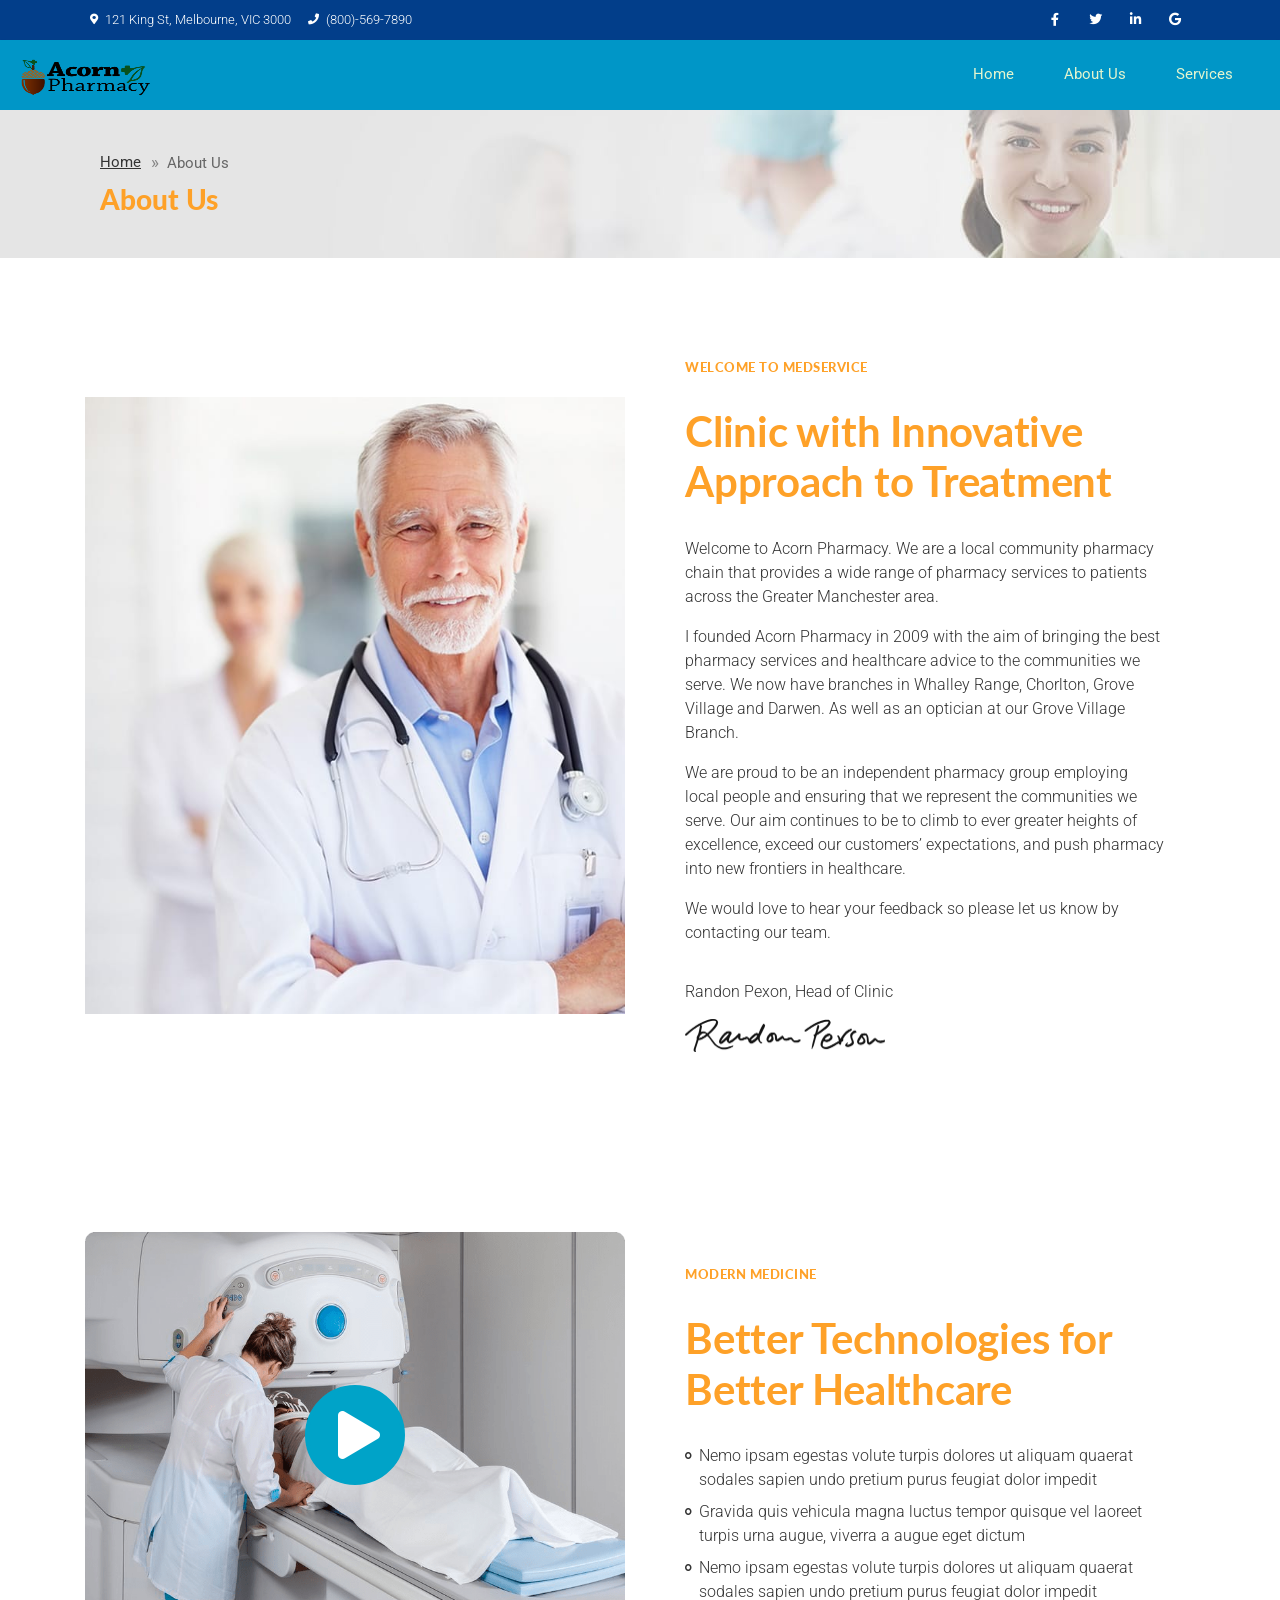
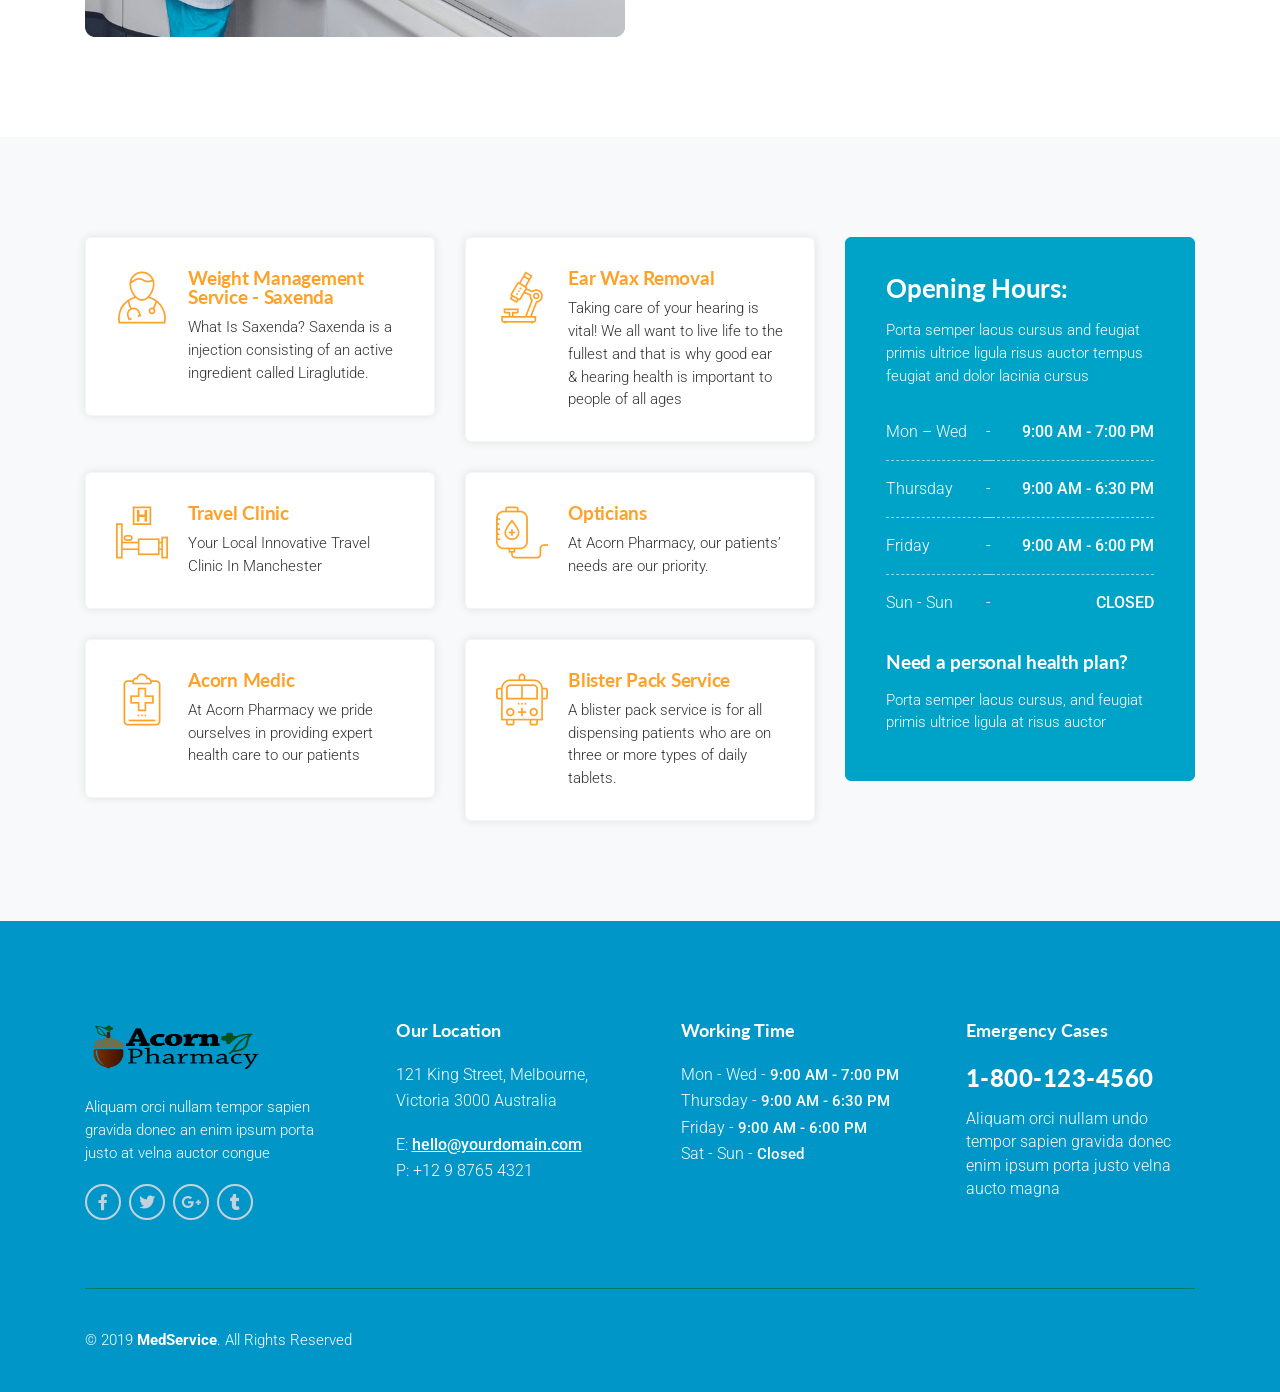
==== about-us.html @ 061631ae "adding color scheme" ====
<!DOCTYPE html>
<!-- MedService - Medical & Medical Health Landing Page Template design by Jthemes -->
<!--[if lt IE 7 ]><html class="ie ie6" lang="en"> <![endif]-->
<!--[if IE 7 ]><html class="ie ie7" lang="en"> <![endif]-->
<!--[if IE 8 ]><html class="ie ie8" lang="en"> <![endif]-->
<!--[if (gte IE 9)|!(IE)]><!-->
<html lang="en">




	<head>

		<meta charset="utf-8">
		<meta http-equiv="X-UA-Compatible" content="IE=edge"/>
		<meta name="author" content="Jthemes"/>	
		<meta name="description" content="MedService - Medical & Medical Health Landing Page Template"/>
		<meta name="keywords" content="Responsive, HTML5 Template, Jthemes, One Page, Landing, Medical, Health, Healthcare, Doctor, Clinic, Care, Hospital">	
		<meta name="viewport" content="width=device-width, initial-scale=1.0"/>
				
  		<!-- SITE TITLE -->
		<title>MedService - Medical & Medical Health Landing Page Template</title>
							
		<!-- FAVICON AND TOUCH ICONS  -->
		<link rel="shortcut icon" href="images/favicon.ico" type="image/x-icon">
		<link rel="icon" href="images/favicon.ico" type="image/x-icon">
		<link rel="apple-touch-icon" sizes="152x152" href="images/apple-touch-icon-152x152.png">
		<link rel="apple-touch-icon" sizes="120x120" href="images/apple-touch-icon-120x120.png">
		<link rel="apple-touch-icon" sizes="76x76" href="images/apple-touch-icon-76x76.png">
		<link rel="apple-touch-icon" href="images/apple-touch-icon.png">

		<!-- GOOGLE FONTS -->
		<link href="https://fonts.googleapis.com/css?family=Roboto:300,400,500,700,900" rel="stylesheet"> 	
		<link href="https://fonts.googleapis.com/css?family=Lato:400,700,900" rel="stylesheet"> 

		<!-- BOOTSTRAP CSS -->
		<link href="css/bootstrap.min.css" rel="stylesheet">
				
		<!-- FONT ICONS -->
		<link href="https://use.fontawesome.com/releases/v5.7.2/css/all.css" integrity="sha384-fnmOCqbTlWIlj8LyTjo7mOUStjsKC4pOpQbqyi7RrhN7udi9RwhKkMHpvLbHG9Sr" rel="stylesheet" crossorigin="anonymous">		
		<link href="css/flaticon.css" rel="stylesheet">

		<!-- PLUGINS STYLESHEET -->
		<link href="css/menu.css" rel="stylesheet">	
		<link id="effect" href="css/dropdown-effects/fade-down.css" media="all" rel="stylesheet">
		<link href="css/magnific-popup.css" rel="stylesheet">	
		<link href="css/owl.carousel.min.css" rel="stylesheet">
		<link href="css/owl.theme.default.min.css" rel="stylesheet">
		<link href="css/animate.css" rel="stylesheet">
		<link href="css/jquery.datetimepicker.min.css" rel="stylesheet">
				
		<!-- TEMPLATE CSS -->
		<link href="css/style.css" rel="stylesheet">
		
		<!-- RESPONSIVE CSS -->
		<link href="css/responsive.css" rel="stylesheet"> 
	
	</head>




	<body>




		<!-- PRELOADER SPINNER
		============================================= -->	
		<div id="loader-wrapper">
			<div id="loader"><div class="loader-inner"></div></div>
		</div>




		<!-- PAGE CONTENT
		============================================= -->	
		<div id="page" class="page">




			<!-- HEADER
			============================================= -->
			<header id="header" class="header">


				<!-- MOBILE HEADER -->
			    <div class="wsmobileheader clearfix bg-lightgreen">
			    	<a id="wsnavtoggle" class="wsanimated-arrow"><span></span></a>
			    	<span class="smllogo"><img src="images/Acorn_logo.png" width="140" height="50" alt="mobile-logo"/></span>
			    	<a href="tel:123456789" class="callusbtn"><i class="fas fa-phone"></i></a>
			 	</div>


			 	<!-- HEADER STRIP -->
			 	<div class="headtoppart bg-blue bg-blue1">
			    	<div class="headerwp clearfix">

			    		<!-- Address -->
			     		<div class="headertopleft">			     			
			        		<div class="address clearfix"><span><i class="fas fa-map-marker-alt"></i>121 King St,
			            		Melbourne, VIC 3000 </span> <a href="tel:123456789" class="callusbtn"><i class="fas fa-phone"></i>(800)-569-7890</a>
			            	</div>
			     		</div>

			     		<!-- Social Links -->
					    <div class="headertopright">
					    	<a class="googleicon" title="Google" href="#"><i class="fab fa-google"></i> <span class="mobiletext02">Google</span></a>
					        <a class="linkedinicon" title="Linkedin" href="#"><i class="fab fa-linkedin-in"></i> <span class="mobiletext02">Linkedin</span></a>
					        <a class="twittericon" title="Twitter" href="#"><i class="fab fa-twitter"></i> <span class="mobiletext02">Twitter</span></a>
					        <a class="facebookicon" title="Facebook" href="#"><i class="fab fa-facebook-f"></i> <span class="mobiletext02">Facebook</span></a>
				      	</div>

				    </div>
			  	</div>	<!-- END HEADER STRIP -->


			  <div class="wsmainfull menu clearfix">
          <div class="wsmainwp clearfix bg-blue2">
            <!-- LOGO IMAGE -->
            <!-- For Retina Ready displays take a image with double the amount of pixels that your image will be displayed (e.g 360 x 80 pixels) -->
            <div class="desktoplogo">
              <a href="#hero-9"
                ><img
                  src="images/Acorn_logo.png"
                  width="140"
                  height="45"
                  alt="header-logo"
              /></a>
            </div>

            <!-- MAIN MENU -->
            <nav class="wsmenu clearfix">
              <ul class="wsmenu-list">
                <!-- DROPDOWN MENU -->
                <li aria-haspopup="true">
                  <a href="index.html">Home <!-- <span class="wsarrow"></span> --></a>
                  <!-- <ul class="sub-menu">
					           			<li aria-haspopup="true"><a href="#">Dummy Link Style #1</a></li>
					              		<li aria-haspopup="true"><a href="#">Dummy Link Style #2</a></li>
					              		<li aria-haspopup="true"><a href="#">Dummy Link Style #3</a></li>
					              		<li aria-haspopup="true"><a href="#">Dummy Link Style #4</a></li>
					              		<li aria-haspopup="true"><a href="#">Dummy Link Style #5</a></li>
					           		</ul> -->
                </li>
                <!-- END DROPDOWN MENU -->

                <li class="nl-simple" aria-haspopup="true">
                  <a href="about-us.html">About Us</a>
                </li>
                <li class="nl-simple" aria-haspopup="true">
                  <a href="all-services.html">Services</a>
                </li>
               
                <!-- END PAGES -->

               

                <!-- HIDDEN NAVIGATION MENU BUTTON -->
                <!-- <li class="nl-simple header-btn" aria-haspopup="true"><a class="green-hover" href="timetable.html">Our Doctors Timetable</a></li>  -->
              </ul>
            </nav>
            <!-- END MAIN MENU -->

            <!-- NAVIGATION MENU BUTTON -->
            <!-- <div class="header-button">
        					<span class="nl-simple header-btn green-hover"><a href="timetable.html">Our Doctors Timetable</a></span>
        				</div> -->
          </div>
        </div>

			</header>	<!-- END HEADER -->




			<!-- BREADCRUMB
			============================================= -->
			<section>

				<div id="breadcrumb" class="division">
					<div class="container">
						<div class="row">						
							<div class="col">
								<div class=" breadcrumb-holder">
	
									<!-- Breadcrumb Nav -->
									<nav aria-label="breadcrumb">
										  <ol class="breadcrumb">
											<li class="breadcrumb-item"><a href="index.html">Home</a></li>
											<li class="breadcrumb-item active" aria-current="page">About Us</li>
										  </ol>
									</nav>
	
									<!-- Title -->
									<h4 class="h4-sm orange-color">About Us</h4>
	
								</div>
							</div>
						</div>  <!-- End row -->	
					</div>	<!-- End container -->		
				</div>	<!-- END BREADCRUMB -->	
			</section>




			<!-- INFO-4
			============================================= -->
			<section id="info-4" class="wide-100 info-section division">
				<div class="container">


					<!-- TOP ROW -->
					<div class="top-row mb-80">
						<div class="row d-flex align-items-center">


						<!-- INFO IMAGE -->
						<div class="col-lg-6">
							<div class="info-4-img text-center wow fadeInUp" data-wow-delay="0.6s">
								<img class="img-fluid" src="images/aboutus/welcomeservice.jpg" alt="info-image">
							</div>
						</div>


						<!-- INFO TEXT -->	
						<div class="col-lg-6">
							<div class="txt-block pc-30 wow fadeInUp" data-wow-delay="0.4s">

								<!-- Section ID -->	
					 			<span class="section-id orange-color">Welcome to MedService</span>

								<!-- Title -->
								<h3 class="h3-md orange-color">Clinic with Innovative Approach to Treatment</h3>
								<p>Welcome to Acorn Pharmacy. We are a local community pharmacy chain that provides a wide range of pharmacy services to patients across the Greater Manchester area.</p>
								<!-- Text -->
								<p>I founded Acorn Pharmacy in 2009 with the aim of bringing the best pharmacy services and healthcare advice to the communities we serve. We now have branches in Whalley Range, Chorlton, Grove Village and Darwen. As well as an optician at our Grove Village Branch.
								</p>

								<!-- Text -->
								<p>We are proud to be an independent pharmacy group employing local people and ensuring that we represent the communities we serve. Our aim continues to be to climb to ever greater heights of excellence, exceed our customers’ expectations, and push pharmacy into new frontiers in healthcare.
								</p>
								<p>We would love to hear your feedback so please let us know by contacting our team.</p>
								<!-- Singnature -->
								<div class="singnature mt-35">

									<!-- Text -->
									<p class="p-small mb-15">Randon Pexon, Head of Clinic</p>

									<!-- Singnature Image -->
									<!-- Recommended sizes for Retina Ready displays is 400x68px; -->
									<img class="img-fluid" src="images/aboutus/signature.png" width="200" height="34" alt="signature-image" />	

								</div>

							</div>
						</div>	<!-- END TEXT BLOCK -->	

						
						</div>    <!-- End row -->
					</div>	<!-- END TOP ROW -->


					


				</div>	   <!-- End container -->
			</section>	<!-- END INFO-4 -->




			



			<!-- VIDEO-2
			============================================= -->
			<section id="video-2" class="wide-60 video-section division">
			 	<div class="container">
			 		<div class="row d-flex align-items-center">


			 			<!-- VIDEO LINK -->
			 			<div class="col-lg-6">
			 				<div class="video-preview mb-40 text-center wow fadeInUp" data-wow-delay="0.6s">

				 				<!-- Change the link HERE!!! -->						
								<a class="video-popup1" href="https://www.youtube.com/embed/SZEflIVnhH8">

									<!-- Play Icon --> 							
									<div class="video-btn play-icon-blue">	
										<div class="video-block-wrapper">
											<i class="fas fa-play"></i>
										</div>
									</div>

									<!-- Preview -->	
									<img class="img-fluid" src="images/aboutus/video1.png" alt="video-photo" />

								</a>

					 		</div>
			 			</div>	<!-- END VIDEO LINK -->


			 			<!-- VIDEO TEXT -->
			 			<div class="col-lg-6">
			 				<div class="txt-block pc-30 mb-40 wow fadeInUp" data-wow-delay="0.4s">

			 					<!-- Section ID -->	
					 			<span class="section-id orange-color">Modern Medicine</span>

			 					<!-- Title -->	
			 					<h3 class="h3-md orange-color">Better Technologies for Better Healthcare</h3>

			 					<!-- CONTENT BOX #1 -->
								<div class="box-list m-top-15">							
									<div class="box-list-icon"><i class="fas fa-genderless"></i></div>
									<p>Nemo ipsam egestas volute turpis dolores ut aliquam quaerat sodales sapien undo pretium
									   purus feugiat dolor impedit
									</p>							
								</div>

								<!-- CONTENT BOX #2 -->
								<div class="box-list">	
									<div class="box-list-icon"><i class="fas fa-genderless"></i></div>
									<p>Gravida quis vehicula magna luctus tempor quisque vel laoreet turpis urna augue, 
									   viverra a augue eget dictum
									</p>				
								</div>

								<!-- CONTENT BOX #3 -->
								<div class="box-list">	
									<div class="box-list-icon"><i class="fas fa-genderless"></i></div>
									<p>Nemo ipsam egestas volute turpis dolores ut aliquam quaerat sodales sapien undo pretium
									   purus feugiat dolor impedit
									</p>				
								</div>

			 				</div>
			 			</div>


			 		</div>	    <!-- End row -->
			 	</div>	    <!-- End container -->
			</section>	 <!-- END VIDEO-2 -->




			<!-- SERVICES-7
			============================================= -->
			<section id="services-7" class="bg-lightgrey wide-70 servicess-section division">
				<div class="container">
					<div class="row">


						<!-- SERVICE BOXES -->	
						<div class="col-lg-8">
							<div class="row">


								<!-- SERVICE BOX #1 -->
			 					<div class="col-md-6">
			 						<div class="sbox-7 icon-xs wow fadeInUp" data-wow-delay="0.4s">
			 							<a href="service-1.html">

				 							<!-- Icon -->
											<span class="flaticon-137-doctor orange-color"></span>

											<!-- Text -->
											<div class="sbox-7-txt">
				
												<!-- Title -->
												<h5 class="h5-sm orange-color">Weight Management Service - Saxenda</h5>
													
												<!-- Text -->
												<p class="p-sm">What Is Saxenda? Saxenda is a injection consisting of an active ingredient called Liraglutide.
												</p>

											</div>

										</a>
			 						</div>
			 					</div>  <!-- END SERVICE BOX #1 -->


			 					<!-- SERVICE BOX #2 -->
			 					<div class="col-md-6">
			 						<div class="sbox-7 icon-xs wow fadeInUp" data-wow-delay="0.6s">
			 							<a href="service-2.html">

				 							<!-- Icon -->
											<span class="flaticon-076-microscope orange-color"></span>

											<!-- Text -->
											<div class="sbox-7-txt">
				
												<!-- Title -->
												<h5 class="h5-sm orange-color">Ear Wax Removal</h5>
													
												<!-- Text -->
												<p class="p-sm">Taking care of your hearing is vital! We all want to live life to the fullest and that is why good ear & hearing health is important to people of all ages
												</p>

											</div>

				 						</a>
			 						</div>
			 					</div>  <!-- END SERVICE BOX #2 -->


			 					<!-- SERVICE BOX #3 -->
			 					<div class="col-md-6">
			 						<div class="sbox-7 icon-xs wow fadeInUp" data-wow-delay="0.8s">
			 							<a href="service-1.html">

				 							<!-- Icon -->
											<span class="flaticon-065-hospital-bed orange-color"></span>

											<!-- Text -->
											<div class="sbox-7-txt">
				
												<!-- Title -->
												<h5 class="h5-sm orange-color">Travel Clinic</h5>
													
												<!-- Text -->
												<p class="p-sm"> Your Local Innovative Travel Clinic In Manchester
												</p>

											</div>

				 						</a>
			 						</div>
			 					</div>  <!-- END SERVICE BOX #3-->


			 					<!-- SERVICE BOX #4 -->
			 					<div class="col-md-6">
			 						<div class="sbox-7 icon-xs wow fadeInUp" data-wow-delay="1s">
			 							<a href="service-2.html">

				 							<!-- Icon -->
											<span class="flaticon-058-blood-transfusion-2 orange-color"></span>

											<!-- Text -->
											<div class="sbox-7-txt">
				
												<!-- Title -->
												<h5 class="h5-sm orange-color">Opticians</h5>
													
												<!-- Text -->
												<p class="p-sm">At Acorn Pharmacy, our patients’ needs are our priority.
												</p>

											</div>

				 						</a>
			 						</div>
			 					</div>  <!-- END SERVICE BOX #4 -->


			 					<!-- SERVICE BOX #5 -->
			 					<div class="col-md-6">
			 						<div class="sbox-7 icon-xs wow fadeInUp" data-wow-delay="1.2s">
			 							<a href="service-1.html">

				 							<!-- Icon -->
											<span class="flaticon-141-clinic-history orange-color"></span>

											<!-- Text -->
											<div class="sbox-7-txt">
				
												<!-- Title -->
												<h5 class="h5-sm orange-color">Acorn Medic</h5>
													
												<!-- Text -->
												<p class="p-sm"> At Acorn Pharmacy we pride ourselves in providing expert health care to our patients
												</p>

											</div>

				 						</a>
			 						</div>
			 					</div>  <!-- END SERVICE BOX #5 -->


			 					<!-- SERVICE BOX #6 -->
			 					<div class="col-md-6">
			 						<div class="sbox-7 icon-xs wow fadeInUp" data-wow-delay="1.4s">
			 							<a href="service-2.html">

				 							<!-- Icon -->
											<span class="flaticon-008-ambulance-6 orange-color"></span>

											<!-- Text -->
											<div class="sbox-7-txt">
				
												<!-- Title -->
												<h5 class="h5-sm orange-color">Blister Pack Service</h5>
													
												<!-- Text -->
												<p class="p-sm">A blister pack service is for all dispensing patients who are on three or more types of daily tablets. 
												</p>

											</div>

										</a>
			 						</div>
			 					</div>  <!-- END SERVICE BOX #6 -->

			 					
	 						</div>
						</div>	<!-- END SERVICE BOXES -->	


						<!-- INFO TABLE -->
						<div class="col-lg-4">
							<div class="services-7-table blue-table mb-30 wow fadeInUp" data-wow-delay="0.6s">

								<!-- Title -->
								<h4 class="h4-xs">Opening Hours:</h4>

								<!-- Text -->
								<p class="p-sm">Porta semper lacus cursus and feugiat primis ultrice ligula risus auctor
								   tempus feugiat and dolor lacinia cursus
								</p>

								<!-- Table -->
								<table class="table">
									<tbody>
									    <tr>
									      	<td>Mon – Wed</td>
									      	<td> - </td>
									      	<td class="text-right">9:00 AM - 7:00 PM</td>
									    </tr>
									    <tr>
									      	<td>Thursday</td>
									      	<td> - </td>
									      	<td class="text-right">9:00 AM - 6:30 PM</td>
									    </tr>
									     <tr>
									      	<td>Friday</td>
									      	<td> - </td>
									      	<td class="text-right">9:00 AM - 6:00 PM</td>
									    </tr>
									    <tr class="last-tr">
									      	<td>Sun - Sun</td>
									      	<td>-</td>
									      	<td class="text-right">CLOSED</td>
									   	 </tr>
									  </tbody>
								</table>

								<!-- Title -->
								<h5 class="h5-sm">Need a personal health plan?</h5>

								<!-- Text -->
								<p class="p-sm">Porta semper lacus cursus, and feugiat primis ultrice ligula at risus auctor</p>

							</div>	
						</div>	<!-- END INFO TABLE -->

						
					</div>    <!-- End row -->
				</div>	   <!-- End container -->
			</section>	<!-- END SERVICES-7 -->




			


			<!-- FOOTER-1
			============================================= -->
			<footer id="footer-1" class="bg-image wide-40 footer division bg-blue2">
				<div class="container">


					<!-- FOOTER CONTENT -->
					<div class="row">	


						<!-- FOOTER INFO -->
						<div class="col-md-6 col-lg-3 ">
							<div class="footer-info mb-40">

								<!-- Footer Logo -->
								<!-- For Retina Ready displays take a image with double the amount of pixels that your image will be displayed (e.g 360 x 80  pixels) -->
								<img src="images/Acorn_logo.png" width="180" height="55" alt="footer-logo">

								<!-- Text -->	
								<p class="p-sm mt-20">Aliquam orci nullam tempor sapien gravida donec an enim ipsum porta
								   justo at velna auctor congue
								</p>  

								<!-- Social Icons -->
								<div class="footer-socials-links mt-20">
									<ul class="foo-socials text-center clearfix">

										<li><a href="#" class="ico-facebook"><i class="fab fa-facebook-f"></i></a></li>
										<li><a href="#" class="ico-twitter"><i class="fab fa-twitter"></i></a></li>	
										<li><a href="#" class="ico-google-plus"><i class="fab fa-google-plus-g"></i></a></li>
										<li><a href="#" class="ico-tumblr"><i class="fab fa-tumblr"></i></a></li>			
																																				
										<!--
										<li><a href="#" class="ico-behance"><i class="fab fa-behance"></i></a></li>	
										<li><a href="#" class="ico-dribbble"><i class="fab fa-dribbble"></i></a></li>											
										<li><a href="#" class="ico-instagram"><i class="fab fa-instagram"></i></a></li>	
										<li><a href="#" class="ico-linkedin"><i class="fab fa-linkedin-in"></i></a></li>
										<li><a href="#" class="ico-pinterest"><i class="fab fa-pinterest-p"></i></a></li>									
										<li><a href="#" class="ico-youtube"><i class="fab fa-youtube"></i></a></li>											
										<li><a href="#" class="ico-vk"><i class="fab fa-vk"></i></a></li>
										<li><a href="#" class="ico-yelp"><i class="fab fa-yelp"></i></a></li>
										<li><a href="#" class="ico-yahoo"><i class="fab fa-yahoo"></i></a></li>
									    -->	

									</ul>									
								</div>	
							
							</div>		
						</div>


						<!-- FOOTER CONTACTS -->
						<div class="col-md-6 col-lg-3">
							<div class="footer-box mb-40">
							
								<!-- Title -->
								<h5 class="h5-xs">Our Location</h5>

								<!-- Address -->
								<p>121 King Street, Melbourne,</p> 
								<p>Victoria 3000 Australia</p>
								
								<!-- Email -->
								<p class="foo-email mt-20">E: <a href="mailto:yourdomain@mail.com">hello@yourdomain.com</a></p>

								<!-- Phone -->
								<p>P: +12 9 8765 4321</p>

							</div>
						</div>


						<!-- FOOTER WORKING HOURS -->
						<div class="col-md-6 col-lg-3">
							<div class="footer-box mb-40">
							
								<!-- Title -->
								<h5 class="h5-xs">Working Time</h5>

								<!-- Working Hours -->
								<p class="p-sm">Mon - Wed - <span>9:00 AM - 7:00 PM</span></p>
								<p class="p-sm">Thursday - <span>9:00 AM - 6:30 PM</span></p>
								<p class="p-sm">Friday - <span>9:00 AM - 6:00 PM</span></p>
								<p class="p-sm">Sat - Sun - <span>Closed</span></p>										

							</div>
						</div>


						<!-- FOOTER PHONE NUMBER -->
						<div class="col-md-6 col-lg-3">
							<div class="footer-box mb-40">
												
								<!-- Title -->
								<h5 class="h5-xs">Emergency Cases</h5>

								<!-- Footer List -->
								<h5 class="h5-xl white-color">1-800-123-4560</h5>

								<!-- Text -->	
								<p class="p-sm mt-15">Aliquam orci nullam undo tempor sapien gravida donec enim ipsum porta
								   justo velna aucto magna
								</p> 																												

							</div>
						</div>	


					</div>	  <!-- END FOOTER CONTENT -->


					<!-- FOOTER COPYRIGHT -->
					<div class="bottom-footer">
						<div class="row">
							<div class="col-md-12">
								<p class="footer-copyright">&copy; 2019 <span>MedService</span>. All Rights Reserved</p>
							</div>
						</div>
					</div>


				</div>	   <!-- End container -->										
			</footer>	<!-- END FOOTER-1 -->




		</div>	<!-- END PAGE CONTENT -->



		<!-- EXTERNAL SCRIPTS
		============================================= -->	
		<script src="js/jquery-3.3.1.min.js"></script>
		<script src="js/bootstrap.min.js"></script>	
		<script src="js/modernizr.custom.js"></script>
		<script src="js/jquery.easing.js"></script>
		<script src="js/jquery.appear.js"></script>
		<script src="js/jquery.stellar.min.js"></script>	
		<script src="js/menu.js"></script>
		<script src="js/sticky.js"></script>
		<script src="js/jquery.scrollto.js"></script>
		<script src="js/materialize.js"></script>	
		<script src="js/owl.carousel.min.js"></script>
		<script src="js/jquery.magnific-popup.min.js"></script>	
		<script src="js/imagesloaded.pkgd.min.js"></script>
		<script src="js/isotope.pkgd.min.js"></script>
		<script src="js/hero-form.js"></script>
		<script src="js/contact-form.js"></script>
		<script src="js/comment-form.js"></script>
		<script src="js/appointment-form.js"></script>
		<script src="js/jquery.datetimepicker.full.js"></script>		
		<script src="js/jquery.validate.min.js"></script>	
		<script src="js/jquery.ajaxchimp.min.js"></script>
		<script src="js/wow.js"></script>	
	
		<!-- Custom Script -->		
		<script src="js/custom.js"></script>

		<script> 
			new WOW().init();
		</script>

		<!-- HTML5 shim, for IE6-8 support of HTML5 elements. All other JS at the end of file. -->
		<!-- [if lt IE 9]>
			<script src="js/html5shiv.js" type="text/javascript"></script>
			<script src="js/respond.min.js" type="text/javascript"></script>
		<![endif] -->

		<!-- Google Analytics: Change UA-XXXXX-X to be your site's ID. Go to http://www.google.com/analytics/ for more information. -->	
		<!--
		<script>
			window.ga=window.ga||function(){(ga.q=ga.q||[]).push(arguments)};ga.l=+new Date;
			ga('create', 'UA-XXXXX-Y', 'auto');
			ga('send', 'pageview');
		</script>
		<script async src='https://www.google-analytics.com/analytics.js'></script>
		-->
		<!-- End Google Analytics -->

	</body>



</html>
---- css/flaticon.css ----
/*
  	Flaticon icon font: Flaticon
  	Creation date: 12/09/2017 10:18
  	*/

@font-face {
  font-family: "Flaticon";
  src: url("../fonts/Flaticon.eot");
  src: url("../fonts/Flaticon.eot?#iefix") format("embedded-opentype"),
       url("../fonts/Flaticon.woff") format("woff"),
       url("../fonts/Flaticon.ttf") format("truetype"),
       url("../fonts/Flaticon.svg#Flaticon") format("svg");
  font-weight: normal;
  font-style: normal;
}

@media screen and (-webkit-min-device-pixel-ratio:0) {
  @font-face {
    font-family: "Flaticon";
    src: url("../fonts/Flaticon.svg#Flaticon") format("svg");
  }
}

[class^="flaticon-"]:before, [class*=" flaticon-"]:before,
[class^="flaticon-"]:after, [class*=" flaticon-"]:after {   
  font-family: Flaticon;
  font-size: 20px;
  font-style: normal;
  margin-left: 0;
}

.flaticon-001-clock-1:before { content: "\f100"; }
.flaticon-002-medicine-2:before { content: "\f101"; }
.flaticon-003-chat:before { content: "\f102"; }
.flaticon-004-blood-sample-2:before { content: "\f103"; }
.flaticon-005-blood-donation-3:before { content: "\f104"; }
.flaticon-006-cardiogram-8:before { content: "\f105"; }
.flaticon-007-calendar-3:before { content: "\f106"; }
.flaticon-008-ambulance-6:before { content: "\f107"; }
.flaticon-009-cardiogram-7:before { content: "\f108"; }
.flaticon-010-mortar-2:before { content: "\f109"; }
.flaticon-011-atoms:before { content: "\f10a"; }
.flaticon-012-calendar-2:before { content: "\f10b"; }
.flaticon-013-blood-donation-2:before { content: "\f10c"; }
.flaticon-014-clinic-history-8:before { content: "\f10d"; }
.flaticon-015-blood-donation-1:before { content: "\f10e"; }
.flaticon-016-doctor-1:before { content: "\f10f"; }
.flaticon-017-molecules:before { content: "\f110"; }
.flaticon-018-scale-1:before { content: "\f111"; }
.flaticon-019-skull:before { content: "\f112"; }
.flaticon-020-hospital-bed-1:before { content: "\f113"; }
.flaticon-021-hospital-9:before { content: "\f114"; }
.flaticon-022-fish:before { content: "\f115"; }
.flaticon-023-knife:before { content: "\f116"; }
.flaticon-024-spermatozoon:before { content: "\f117"; }
.flaticon-025-printer:before { content: "\f118"; }
.flaticon-026-bones:before { content: "\f119"; }
.flaticon-027-stomach:before { content: "\f11a"; }
.flaticon-028-cardiogram-6:before { content: "\f11b"; }
.flaticon-029-stretcher-1:before { content: "\f11c"; }
.flaticon-030-clinic-history-7:before { content: "\f11d"; }
.flaticon-031-scanner:before { content: "\f11e"; }
.flaticon-032-laptop-3:before { content: "\f11f"; }
.flaticon-033-scale:before { content: "\f120"; }
.flaticon-034-folder:before { content: "\f121"; }
.flaticon-035-clinic-history-6:before { content: "\f122"; }
.flaticon-036-hospital-8:before { content: "\f123"; }
.flaticon-037-tablets:before { content: "\f124"; }
.flaticon-038-medicine-book-1:before { content: "\f125"; }
.flaticon-039-emergency-call-1:before { content: "\f126"; }
.flaticon-040-placeholder:before { content: "\f127"; }
.flaticon-041-helicopter:before { content: "\f128"; }
.flaticon-042-hospital-7:before { content: "\f129"; }
.flaticon-043-dropper-1:before { content: "\f12a"; }
.flaticon-044-dumbbell:before { content: "\f12b"; }
.flaticon-045-molecule:before { content: "\f12c"; }
.flaticon-046-cardiogram-5:before { content: "\f12d"; }
.flaticon-047-head:before { content: "\f12e"; }
.flaticon-048-lungs:before { content: "\f12f"; }
.flaticon-049-glasses:before { content: "\f130"; }
.flaticon-050-mortar-1:before { content: "\f131"; }
.flaticon-051-emergency-call:before { content: "\f132"; }
.flaticon-052-flask-2:before { content: "\f133"; }
.flaticon-053-medical-history:before { content: "\f134"; }
.flaticon-054-ambulance-5:before { content: "\f135"; }
.flaticon-055-calendar-1:before { content: "\f136"; }
.flaticon-056-first-aid-kit-5:before { content: "\f137"; }
.flaticon-057-crutch:before { content: "\f138"; }
.flaticon-058-blood-transfusion-2:before { content: "\f139"; }
.flaticon-059-ambulance-4:before { content: "\f13a"; }
.flaticon-060-cardiogram-4:before { content: "\f13b"; }
.flaticon-061-nuclear-1:before { content: "\f13c"; }
.flaticon-062-cardiogram-3:before { content: "\f13d"; }
.flaticon-063-thermometer-2:before { content: "\f13e"; }
.flaticon-064-hospital-6:before { content: "\f13f"; }
.flaticon-065-hospital-bed:before { content: "\f140"; }
.flaticon-066-cardiogram-2:before { content: "\f141"; }
.flaticon-067-clinic-history-5:before { content: "\f142"; }
.flaticon-068-ambulance-3:before { content: "\f143"; }
.flaticon-069-test-tube:before { content: "\f144"; }
.flaticon-070-first-aid-kit-4:before { content: "\f145"; }
.flaticon-071-clipboard-2:before { content: "\f146"; }
.flaticon-072-hospital-5:before { content: "\f147"; }
.flaticon-073-laptop-2:before { content: "\f148"; }
.flaticon-074-laptop-1:before { content: "\f149"; }
.flaticon-075-cardiogram-1:before { content: "\f14a"; }
.flaticon-076-microscope:before { content: "\f14b"; }
.flaticon-077-ribbon:before { content: "\f14c"; }
.flaticon-078-patch-2:before { content: "\f14d"; }
.flaticon-079-safebox:before { content: "\f14e"; }
.flaticon-080-shield:before { content: "\f14f"; }
.flaticon-081-dropper:before { content: "\f150"; }
.flaticon-082-pills-3:before { content: "\f151"; }
.flaticon-083-stethoscope:before { content: "\f152"; }
.flaticon-084-pills-2:before { content: "\f153"; }
.flaticon-085-blood-sample-1:before { content: "\f154"; }
.flaticon-086-flask-1:before { content: "\f155"; }
.flaticon-087-glass-of-water:before { content: "\f156"; }
.flaticon-088-injection-1:before { content: "\f157"; }
.flaticon-089-blood-transfusion-1:before { content: "\f158"; }
.flaticon-090-vaccine:before { content: "\f159"; }
.flaticon-091-no-smoking:before { content: "\f15a"; }
.flaticon-092-clock:before { content: "\f15b"; }
.flaticon-093-pills-1:before { content: "\f15c"; }
.flaticon-094-blood-drop-1:before { content: "\f15d"; }
.flaticon-095-patch-1:before { content: "\f15e"; }
.flaticon-096-calendar:before { content: "\f15f"; }
.flaticon-097-flask:before { content: "\f160"; }
.flaticon-098-blood-drop:before { content: "\f161"; }
.flaticon-099-first-aid-kit-3:before { content: "\f162"; }
.flaticon-100-voltmeter:before { content: "\f163"; }
.flaticon-101-cardiogram:before { content: "\f164"; }
.flaticon-102-hospital-4:before { content: "\f165"; }
.flaticon-103-nuclear:before { content: "\f166"; }
.flaticon-104-blood-sample:before { content: "\f167"; }
.flaticon-105-first-aid-kit-2:before { content: "\f168"; }
.flaticon-106-first-aid-kit-1:before { content: "\f169"; }
.flaticon-107-medicine-1:before { content: "\f16a"; }
.flaticon-108-hospital-3:before { content: "\f16b"; }
.flaticon-109-injection:before { content: "\f16c"; }
.flaticon-110-hospital-2:before { content: "\f16d"; }
.flaticon-111-ambulance-2:before { content: "\f16e"; }
.flaticon-112-mortar:before { content: "\f16f"; }
.flaticon-113-clinic-history-4:before { content: "\f170"; }
.flaticon-114-pill:before { content: "\f171"; }
.flaticon-115-ambulance-1:before { content: "\f172"; }
.flaticon-116-patch:before { content: "\f173"; }
.flaticon-117-stretcher:before { content: "\f174"; }
.flaticon-118-blood-transfusion:before { content: "\f175"; }
.flaticon-119-clipboard-1:before { content: "\f176"; }
.flaticon-120-monitor-1:before { content: "\f177"; }
.flaticon-121-smartphone-4:before { content: "\f178"; }
.flaticon-122-clinic-history-3:before { content: "\f179"; }
.flaticon-123-smartphone-3:before { content: "\f17a"; }
.flaticon-124-laptop:before { content: "\f17b"; }
.flaticon-125-clinic-history-2:before { content: "\f17c"; }
.flaticon-126-medicine:before { content: "\f17d"; }
.flaticon-127-thermometer-1:before { content: "\f17e"; }
.flaticon-128-thermometer:before { content: "\f17f"; }
.flaticon-129-hospital-1:before { content: "\f180"; }
.flaticon-130-clinic-history-1:before { content: "\f181"; }
.flaticon-131-venus:before { content: "\f182"; }
.flaticon-132-medicine-book:before { content: "\f183"; }
.flaticon-133-smartphone-2:before { content: "\f184"; }
.flaticon-134-smartphone-1:before { content: "\f185"; }
.flaticon-135-hospital:before { content: "\f186"; }
.flaticon-136-monitor:before { content: "\f187"; }
.flaticon-137-doctor:before { content: "\f188"; }
.flaticon-138-loupe:before { content: "\f189"; }
.flaticon-139-first-aid-kit:before { content: "\f18a"; }
.flaticon-140-healthcare:before { content: "\f18b"; }
.flaticon-141-clinic-history:before { content: "\f18c"; }
.flaticon-142-ambulance:before { content: "\f18d"; }
.flaticon-143-teeth:before { content: "\f18e"; }
.flaticon-144-blood-donation:before { content: "\f18f"; }
.flaticon-145-flag:before { content: "\f190"; }
.flaticon-146-archive:before { content: "\f191"; }
.flaticon-147-pills:before { content: "\f192"; }
.flaticon-148-smartphone:before { content: "\f193"; }
.flaticon-149-bottle:before { content: "\f194"; }
.flaticon-150-clipboard:before { content: "\f195"; }
---- css/menu.css ----
/*
 * Plugin: Web Slide Navigation System
 * Demo Link: https://uxwing.com/webslide/
 * Author: UXWing
 * License: http://codecanyon.net/licenses/standard
*/
/* ======== Find Below Table of Content Points to Go Relevant Section  =========
[Table of contents DESKTOP]
Desktop Base CSS
Desktop Main Menu CSS
- Desktop Search Bar
Desktop Drop Down Menu CSS 
Desktop Mega Menus CSS
-> Desktop Half Menu CSS
-> Desktop HTML Form Menu CSS
Desktop Extra CSS

[Table of contents MOBILE ]
Mobile Menu Change Brake Point
Mobile Base CSS
Mobile Main Menu CSS
Mobile Slide Down Links CSS
Mobile Mega Menus CSS
Mobile Header CSS
 -> Mobile Search Bar
 -> Mobile Toggle Menu icon (X ICON)
Mobile Overlay/Drawer CSS
Mobile Sub Menu Expander Arrows
Mobile Extra CSS
Extra @Media Query

/*------------------------------------------*/
/*  Desktop Base CSS
--------------------------------------------*/

.wsmenu html,
.wsmenu body,
.wsmenu iframe,
.wsmenu h1,
.wsmenu h2,
.wsmenu h3,
.wsmenu h4,
.wsmenu h5,
.wsmenu h6 {
  margin: 0;
  padding: 0;
  border: 0;
  font: inherit;
  vertical-align: baseline;
  font-weight: normal;
  font-size: 12px;
  line-height: 18px;
  font-family: Helvetica, sans-serif;
  -webkit-font-smoothing: subpixel-antialiased;
  font-smoothing: antialiased;
  font-smooth: antialiased;
  -webkit-text-size-adjust: 100%;
  -ms-text-size-adjust: 100%;
  -webkit-font-smoothing: subpixel-antialiased;
  font-smoothing: subpixel-antialiased;
  font-smooth: subpixel-antialiased;
}

.wsmenu .cl {
  clear: both;
}

.wsmenu img,
object,
embed,
video {
  border: 0 none;
  max-width: 100%;
}

.wsmenu a:focus {
  outline: none;
}

.wsmenu:before,
.wsmenu:after {
  content: "";
  display: table;
}

.wsmenu:after {
  clear: both;
}

/*------------------------------------------*/
/*  Desktop Main Menu CSS
--------------------------------------------*/

.wsmenucontainer {
  background-size: cover;
 /*  background-image: url(../images/bg01.jpg); */
  overflow: hidden;
  background-attachment: fixed;
  background-position: 50% 0;
  background-repeat: no-repeat;
}

.wsmainfull {
  width: 100%;
  height: 70px;
  background-color: #fff!important;
  z-index: 999;
  -webkit-box-shadow: 0 2px 3px rgba(96, 96, 96, .1);
  -moz-box-shadow: 0 2px 3px rgba(96, 96, 96, .1);
  box-shadow: 0 2px 3px rgba(96, 96, 96, .1);
  -webkit-transition: all 450ms ease-in-out;
  -moz-transition: all 450ms ease-in-out;
  -o-transition: all 450ms ease-in-out;
  -ms-transition: all 450ms ease-in-out;
  transition: all 450ms ease-in-out; 
}

.wsmainwp {
  margin: 0 auto;
/*   max-width: 1140px; */
  padding: 0 15px;
  position: relative;
}

.desktoplogo {
  padding: 16px 0px 0px 0px;
  margin: 0;
  float: left;
}

#header-2 .desktoplogo {
  padding: 0;
}

#header-2 .wsmainfull .desktoplogo {
  display: none;
}
/*
.desktoplogo img {
  width: 100%;
}
*/
.wsmenu {
  color: #fff;
  font-size: 14.5px;
  font-weight: 400;
  padding: 0;
  float: right;
  display: block;
}

#header-2 .wsmenu {
  float: left;
}

.wsmenu>.wsmenu-list {
  text-align: left;
  margin: 0 auto 0 auto;
  width: 100%;
  display: block;
  padding: 0;
}

.wsmenu > .wsmenu-list > li {
  text-align: center;
  display: block;
  padding: 0;
  margin: 0;
  float: left;
}

/* .wsmenu >.wsmenu-list > li a {
  color: #666;
} */
.wsmenu >.wsmenu-list > li a {
  color: #e3f5cf;
}

.wsmenu >.wsmenu-list > li:hover > a {
  color: #00dda7;
}

.wsmenu > .wsmenu-list > li > a {
  display: block;
  padding: 10px 32px 10px 18px;
  line-height: 50px;
  text-decoration: none;
  position: relative;
}

#header-2 .wsmenu > .wsmenu-list > li > a {
  padding: 10px 40px 10px 10px;
}

.wsmenu > .wsmenu-list > li:last-child > a {
  border-right: 0px;
}

/* Header Button */
.header-button span,
.wsmenu > .wsmenu-list > li.header-btn a {
  background-color: #00a3c8;
  color: #fff!important;
  line-height: 30px;
  margin-top: 15px;
  margin-left: 10px;
  padding: 5px 15px 5px 15px;
  -webkit-border-radius: 4px;
  -moz-border-radius: 4px;
  border-radius: 4px;
}

.wsmenu > .wsmenu-list > li.header-btn.green-btn a {
  background-color: #0dc176;
}

.wsmenu > .wsmenu-list > li.header-btn.lime-btn a {
  background-color: #89be19;
}

#header-2 .wsmenu > .wsmenu-list > li.header-btn a {
  padding: 5px 15px 5px 15px;
  display: none;
}

.header-button {
  display: inline-block;
  float: right;
  text-align: right;
}

.header-button span {
  display: block;
  -webkit-transition: all 450ms ease-in-out;
  -moz-transition: all 450ms ease-in-out;
  -o-transition: all 450ms ease-in-out;
  -ms-transition: all 450ms ease-in-out;
  transition: all 450ms ease-in-out;  
}

.header-button span a {
  color: #fff;
  font-size: 14px;
  font-weight: 400;
}

.wsmenu > .wsmenu-list > li.header-btn a:hover {
  background-color: #0e8eab;
  color: #fff!important;
}

.wsmenu >.wsmenu-list > li a.menuhomeicon {
  padding-left: 29px;
  padding-right: 29px;
}

.wsmenu > .wsmenu-list > li > a i {
  display: inline-block;
  font-size: 14px;
  line-height: inherit;
  margin-right: 12px;
  vertical-align: top;
}

.wsmenu > .wsmenu-list > li > a.menuhomeicon i {
  margin-right: 0px;
  font-size: 15px;
}

.wsmenu > .wsmenu-list > li > a .wsarrow:after {
  border-left: 4px solid rgba(0, 0, 0, 0);
  border-right: 4px solid rgba(0, 0, 0, 0);
  border-top: 4px solid;
  content: "";
  float: right;
  right: 15px;
  height: 0;
  margin: 0 0 0 14px;
  position: absolute;
  text-align: right;
  top: 34px;
  width: 0;
}

/* Desktop Search Bar */
.wsmenu > .wsmenu-list > li.rightmenu {
  float: right;
}

.wsmenu > .wsmenu-list > li.rightmenu a {
  padding: 0px 30px 0px 20px;
  border-right: none;
}

.wsmenu > .wsmenu-list > li.rightmenu a i {
  font-size: 15px;
}

.wsmenu >.wsmenu-list > li.rightmenu {
  float: right;
}

.wsmenu >.wsmenu-list > li.rightmenu:before,
.wsmenu-list > li.rightmenu:after {
  content: "";
  display: table;
}

.wsmenu > .wsmenu-list > li.rightmenu:after {
  clear: both;
}

.wsmenu > .wsmenu-list > li.rightmenu > .topmenusearch {
  float: right;
  width: 210px;
  height: 39px;
  position: relative;
  margin: 16px 0px 0px 0px;
}

.wsmenu>.wsmenu-list>li.rightmenu>.topmenusearch .searchicon {
  -webkit-transition: all 0.7s ease 0s;
  -moz-transition: all 0.7s ease 0s;
  -o-transition: all 0.7s ease 0s;
  transition: all 0.7s ease 0s;
}

.wsmenu>.wsmenu-list>li.rightmenu>.topmenusearch input {
  width: 100%;
  position: relative;
  float: right;
  top: 0;
  right: 0;
  bottom: 0;
  width: 100%;
  border: 0;
  padding: 0;
  margin: 0;
  text-indent: 15px;
  height: 39px;
  z-index: 2;
  outline: none;
  color: #333;
  background-color: #efefef;
  -webkit-transition: all 0.7s ease 0s;
  -moz-transition: all 0.7s ease 0s;
  -o-transition: all 0.7s ease 0s;
  transition: all 0.7s ease 0s;
  font-size: 12px;
}

.wsmenu>.wsmenu-list>li.rightmenu>.topmenusearch input::placeholder {
  color: #a9a9a9;
}

.wsmenu>.wsmenu-list>li.rightmenu>.topmenusearch input:focus {
  color: #333;
  width: 220px;
}

.wsmenu>.wsmenu-list>li.rightmenu>.topmenusearch input:focus~.btnstyle i {
  color: #000;
  opacity: 1;
}

.wsmenu>.wsmenu-list>li.rightmenu>.topmenusearch input:focus~.searchicon {
  opacity: 1;
  z-index: 3;
  color: #FFFFFF;
}

.wsmenu>.wsmenu-list>li.rightmenu>.topmenusearch .btnstyle {
  top: 0px;
  position: absolute;
  right: 0;
  bottom: 0;
  width: 40px;
  line-height: 30px;
  z-index: 1;
  cursor: pointer;
  opacity: 0.3;
  color: #333;
  z-index: 1000;
  background-color: transparent;
  border: solid 0px;
  -webkit-transition: all 0.7s ease 0s;
  -moz-transition: all 0.7s ease 0s;
  -o-transition: all 0.7s ease 0s;
  transition: all 0.7s ease 0s;
}

.wsmenu>.wsmenu-list>li.rightmenu>.topmenusearch .btnstyle i {
  line-height: 37px;
  margin: 0;
  padding: 0;
  text-align: center;
}

.wsmenu>.wsmenu-list>li.rightmenu>.topmenusearch .btnstyle:hover i {
  opacity: 1;
}

.wsmenu>.wsmenu-list>li.rightmenu {
  zoom: 1;
}

/*------------------------------------------*/
/*  Desktop Drop Down Menu CSS
--------------------------------------------*/

.wsmenu>.wsmenu-list>li>ul.sub-menu {
  position: absolute;
  top: 70px;
  z-index: 1000;
  margin: 0px;
  padding: 0px;
  min-width: 190px;
  background-color: #fff;
  border: solid 1px #eee;
}

.wsmenu>.wsmenu-list>li>ul.sub-menu>li {
  position: relative;
  margin: 0px;
  padding: 0px;
  display: block;
}

.wsmenu>.wsmenu-list>li>ul.sub-menu>li>a {
  position: relative;
  background-image: none;
  color: #888;
  border-right: 0 none;
  text-align: left;
  display: block;
  line-height: 22px;
  padding: 8px 15px;
  text-transform: none;
  font-size: 15px;
  font-weight: 400;
  letter-spacing: normal;
  border-right: 0px solid;
  -webkit-transition: all 400ms ease-in-out;
  -moz-transition: all 400ms ease-in-out;
  -o-transition: all 400ms ease-in-out;
  -ms-transition: all 400ms ease-in-out;
  transition: all 400ms ease-in-out;
}

.wsmenu>.wsmenu-list>li>ul.sub-menu>li>a:hover {
  background-color: #00a3c8;
  color: #fff;
  padding: 8px 15px 8px 23px;
}

.wsmenu>.wsmenu-list>li>ul.sub-menu>li>a>i {
  position: absolute;
  top: 12px;
  right: 12px;
}

.wsmenu>.wsmenu-list>li>ul.sub-menu>li>ul.sub-menu {
  min-width: 200px;
  position: absolute;
  left: 100%;
  top: 0;
  margin: 0;
  padding: 0;
  list-style: none;
  background-color: #fff;
  border: solid 1px #eeeeee;
}

.wsmenu>.wsmenu-list>li>ul.sub-menu>li>ul.sub-menu>li {
  position: relative;
  margin: 0px;
  padding: 0px;
  display: block;
}

.wsmenu>.wsmenu-list>li>ul.sub-menu>li>ul.sub-menu>li>a {
  position: relative;
  background-image: none;
  color: #888;
  border-right: 0 none;
  text-align: left;
  display: block;
  line-height: 22px;
  padding: 8px 15px;
  text-transform: none;
  font-size: 15px;
  font-weight: 400;
  letter-spacing: normal;
  border-right: 0px solid;
  -webkit-transition: all 400ms ease-in-out;
  -moz-transition: all 400ms ease-in-out;
  -o-transition: all 400ms ease-in-out;
  -ms-transition: all 400ms ease-in-out;
  transition: all 400ms ease-in-out;
}

.wsmenu > .wsmenu-list > li > ul.sub-menu > li > ul.sub-menu > li >a:hover {
  background-color: #00a3c8;
  color: #fff;
  padding: 8px 15px 8px 23px;
}

.wsmenu>.wsmenu-list>li>ul.sub-menu>li>ul.sub-menu>li>a>i {
  position: absolute;
  top: 12px;
  right: 12px;
}

.wsmenu>.wsmenu-list>li>ul.sub-menu>li>ul.sub-menu>li>ul.sub-menu {
  min-width: 200px;
  position: absolute;
  left: 100%;
  top: 0;
  margin: 0px;
  list-style: none;
  padding: 0px;
  background-color: #fff;
  border: solid 1px #eee;
}

.wsmenu>.wsmenu-list>li>ul.sub-menu>li>ul.sub-menu>li>ul.sub-menu>li {
  position: relative;
  margin: 0px;
  padding: 0px;
  display: block;
}

.wsmenu>.wsmenu-list>li>ul.sub-menu>li>ul.sub-menu>li>ul.sub-menu>li>a {
  background-image: none;
  color: #888;
  border-right: 0 none;
  text-align: left;
  display: block;
  line-height: 22px;
  padding: 8px 15px;
  text-transform: none;
  font-size: 14px;
  font-weight: 400;
  letter-spacing: normal;
  border-right: 0px solid;
  -webkit-transition: all 400ms ease-in-out;
  -moz-transition: all 400ms ease-in-out;
  -o-transition: all 400ms ease-in-out;
  -ms-transition: all 400ms ease-in-out;
  transition: all 400ms ease-in-out;
}

.wsmenu>.wsmenu-list>li>ul.sub-menu>li>ul.sub-menu>li>ul.sub-menu>li>a:hover {
  background-color: #00a3c8;
  color: #fff;
  padding: 8px 15px 8px 23px;
}

.wsmenu>.wsmenu-list>li>ul.sub-menu>li>ul.sub-menu>li>ul.sub-menu>li>a>i {
  margin-left: 9px;
}

/*------------------------------------------*/
/*  Desktop Mega Menus CSS
--------------------------------------------*/

.wsmenu>.wsmenu-list>li>.wsmegamenu {
  width: 100%;
  left: 0px;
  position: absolute;
  top: 70px;
  color: #000;
  z-index: 1000;
  margin: 0px;
  text-align: left;
  padding: 20px 30px;
  border: solid 1px #eee;
  background-color: #fff;
}

.wsmenu>.wsmenu-list>li>.wsmegamenu.halfmenu {
  padding: 20px 20px;
}

.wsmenu>.wsmenu-list>li>.wsmegamenu .title {
  padding: 9px 5px 9px 0px;
  color: #222;
  font-size: 18px;
  font-weight: 700;
  margin: 0px 0px 7px 0px;
  text-align: left;
  height: 39px;
}

.wsmegamenu h5.h5-xs {
  font-size: 1.05rem;
  font-weight: 700;
  margin-top: 18px;
}

.wsmegamenu h5.h5-xs a {
  color: #555;
}

.wsmegamenu h5.h5-xs a:hover {
  color: #272829;
  text-decoration: underline;
}

.wsmenu>.wsmenu-list>li>.wsmegamenu .carousel-control-next {
  opacity: 0.8;
}

.wsmenu>.wsmenu-list>li>.wsmegamenu .carousel-control-prev {
  opacity: 0.8;
}

.wsmenu>.wsmenu-list>li>.wsmegamenu .carousel-caption {
  bottom: 0px;
  background-color: rgba(0, 0, 0, 0.7);
  font-size: 13px;
  height: 31px;
  left: 0;
  padding: 7px 0;
  right: 0;
  width: 100%;
}

.wsmenu>.wsmenu-list>li>.wsmegamenu .wsmwnutxt {
  width: 100%;
  color: #888;
  font-size: 13px;
  text-align: justify;
  line-height: 20px;
  margin-top: 5px;
}

.wsmenu>.wsmenu-list>li>.wsmegamenu .link-list li {
  display: block;
  text-align: center;
  white-space: nowrap;
  text-align: left;
  border-bottom: 1px dashed #c0c0c0;
}

.wsmenu>.wsmenu-list>li>.wsmegamenu .link-list li.title,
.wsmenu>.wsmenu-list>li>.wsmegamenu .link-list li:last-child {
  border-bottom: none;
}

.wsmenu>.wsmenu-list>li>.wsmegamenu .link-list li a {
  line-height: 18px;
  border-right: none;
  text-align: left;
  padding: 15px 0px;
  background: #fff;
  background-image: none;
  border-right: 0 none;
  display: block;
  background-color: #fff;
  color: #888;
  font-size: 15px;
  font-weight: 400;
  -webkit-transition: all 400ms ease-in-out;
  -moz-transition: all 400ms ease-in-out;
  -o-transition: all 400ms ease-in-out;
  -ms-transition: all 400ms ease-in-out;
  transition: all 400ms ease-in-out;
}

.wsmenu>.wsmenu-list>li>.wsmegamenu .link-list li a:hover {
  color: #00a3c8;
  padding: 15px 0 15px 10px;
}

.wsmenu>.wsmenu-list>li>.wsmegamenu .mrgtop {
  margin-top: 15px;
}

.wsmenu>.wsmenu-list>li>.wsmegamenu .show-grid div {
  padding-bottom: 10px;
  padding-top: 10px;
  background-color: #dbdbdb;
  border: 1px solid #e7e7e7;
  color: #6a6a6a;
  margin: 2px 0px;
  font-size: 13px;
}

/*= Desktop Half Menu CSS =*/
.wsmenu>.wsmenu-list>li>.wsmegamenu.halfmenu {
  width: 40%;
  right: auto;
  left: auto;
}

.wsmenu>.wsmenu-list>li>.wsmegamenu.halfdiv {
  width: 35%;
  right: auto;
  left: auto;
}

/*= Desktop HTML Form Menu CSS =*/
.wsmenu>.wsmenu-list>li>.wsmegamenu .menu_form {
  width: 100%;
  display: block;
}

.wsmenu>.wsmenu-list>li>.wsmegamenu .menu_form input[type="text"] {
  width: 100%;
  border: 1px solid #e2e2e2;
  color: #000;
  font-size: 13px;
  padding: 8px 5px;
  margin-bottom: 8px;
}

.wsmenu>.wsmenu-list>li>.wsmegamenu .menu_form textarea {
  width: 100%;
  border: 1px solid #e2e2e2;
  color: #000;
  font-size: 13px;
  padding: 8px 5px;
  margin-bottom: 8px;
  min-height: 122px;
}

.wsmenu>.wsmenu-list>li>.wsmegamenu .menu_form input[type="submit"] {
  width: 25%;
  display: block;
  height: 32px;
  float: right;
  border: none;
  margin-right: 15px;
  cursor: pointer;
  background-color: #e1e1e1;
  -webkit-border-radius: 2px;
  -moz-border-radius: 2px;
  border-radius: 2px;
}

.wsmenu>.wsmenu-list>li>.wsmegamenu .menu_form input[type="button"] {
  width: 25%;
  display: block;
  height: 32px;
  float: right;
  border: none;
  cursor: pointer;
  background-color: #e1e1e1;
  -webkit-border-radius: 2px;
  -moz-border-radius: 2px;
  border-radius: 2px;
}

.wsmenu>.wsmenu-list>li>.wsmegamenu .carousel-inner .item img {
  width: 100%;
}

.wsmenu>.wsmenu-list>li>.wsmegamenu .carousel-caption {
  bottom: 0px;
  background-color: rgba(0, 0, 0, 0.7);
  font-size: 13px;
  height: 31px;
  left: 0;
  padding: 7px 0;
  right: 0;
  width: 100%;
}

.wsmenu>.wsmenu-list>li>.wsmegamenu .typography-text {
  padding: 0px 0px;
  font-size: 14px;
}

.wsmenu>.wsmenu-list>li>.wsmegamenu .typography-text ul {
  padding: 0px 0px;
  margin: 0px;
}

.wsmenu>.wsmenu-list>li>.wsmegamenu .typography-text p {
  text-align: justify;
  line-height: 24px;
  color: #656565;
}

.wsmenu>.wsmenu-list>li>.wsmegamenu .typography-text ul li {
  display: block;
  padding: 2px 0px;
  line-height: 22px;
}

.wsmenu>.wsmenu-list>li>.wsmegamenu .typography-text ul li a {
  color: #656565;
}

/*------------------------------------------*/
/*  Desktop Extra CSS
--------------------------------------------*/

.wsmobileheader {
  display: none;
}

.overlapblackbg {
  opacity: 0;
  visibility: hidden;
}

.wsmenu .wsmenu-click {
  display: none;
}

.wsmenu .wsmenu-click02 {
  display: none;
}

.hometext {
  display: none;
}

/*==============================================================================
                              Start Mobile CSS
===============================================================================*/

/* ================== Mobile Menu Change Brake Point ================== */
@media only screen and (max-width: 991px) {

  /* ================== Mobile Base CSS ================== */
  html {
    overflow: hidden;
    height: 100%;
    -webkit-overflow-scrolling: touch;
  }

  body {
    height: 100%;
    overflow-y: auto;
    overflow-x: hidden;
  }

  body.wsactive {
    overflow: hidden;
  }


  /* ================== Mobile Main Menu CSS ================== */
  .desktoplogo {
    display: none;
  }

  .wsmainfull {
    height: 0;
  }

  .wsmenucontainer {
    background-attachment: local;
    background-position: 33% 0%;
  }

  .wsmenu {
    width: 100%;
    background: rgba(0, 0, 0, 0) none repeat scroll 0 0;
    left: 0;
    overflow-y: hidden;
    padding: 0;
    top: 0;
    visibility: hidden;
    position: fixed;
    margin: 0px;
  }

  .wsmenu>.wsmenu-list {
    height: auto;
    min-height: 100%;
    width: 240px;
    width: 300px;
    background: #fff;
    padding-bottom: 0;
    margin-left: -240px;
    margin-left: -300px;
    display: block;
    text-align: center;
    -webkit-transition: all 0.25s ease-in-out;
    -moz-transition: all 0.25s ease-in-out;
    -o-transition: all 0.25s ease-in-out;
    -ms-transition: all 0.25s ease-in-out;
    transition: all 0.25s ease-in-out;
  }

  .wsmenu>.wsmenu-list>li {
    width: 100%;
    display: block;
    float: none;
    border-right: none;
    background-color: transparent;
    position: relative;
    white-space: inherit;
    clear: right;
  }

  @supports (-webkit-overflow-scrolling: touch) {
    .wsmenu>.wsmenu-list>li:last-child {
      padding-bottom: 110px;
    }
  }

  .wsmenu>.wsmenu-list>li>a {
    padding: 12px 32px 12px 17px;
    font-size: 15px;
    text-align: left;
    border-right: solid 0px;
    background-color: transparent;
    color: #666666;
    line-height: 25px;
    border-bottom: 1px solid;
    border-bottom-color: rgba(0, 0, 0, 0.13);
    position: static;
  }

  .wsmenu>.wsmenu-list>li a.menuhomeicon {
    padding-left: 17px;
    padding-right: 17px;
    border-top: solid 1px rgba(0, 0, 0, 0.13);
  }

  .wsmenu>.wsmenu-list>li>a.menuhomeicon i {
    margin-right: 2px;
    font-size: 13px;
  }

  .wsmenu>.wsmenu-list>li>a>i {
    font-size: 14px;
    color: #bfbfbf;
  }

  .wsmenu>.wsmenu-list>li>a .wsarrow:after {
    display: none;
  }

  .wsmenu>.wsmenu-list>li:hover>a {
    background-color: rgba(0, 0, 0, 0.08);
    text-decoration: none;
  }

  .wsmenu>.wsmenu-list>li>a>.hometext {
    display: inline-block;
  }

  /* ================== Mobile Slide Down Links CSS ================== */
  .wsmenu>.wsmenu-list>li>ul.sub-menu {
    display: none;
    position: relative;
    top: 0px;
    background-color: #fff;
    border: none;
    padding: 0px;
    opacity: 1;
    visibility: visible;
    -webkit-transform: none;
    -moz-transform: none;
    -ms-transform: none;
    -o-transform: none;
    transform: none;
    -webkit-transition: inherit;
    -moz-transition: inherit;
    transition: inherit;
    -webkit-transform-style: flat;
  }

  .wsmenu>.wsmenu-list>li>ul.sub-menu>li>a {
    line-height: 20px;
    font-size: 13px;
    padding: 10px 0px 10px 16px;
    color: #383838;
  }

  .wsmenu>.wsmenu-list>li>ul.sub-menu>li span+a {
    padding-right: 30px;
  }

  .wsmenu>.wsmenu-list>li>ul.sub-menu>li>a>i {
    display: none;
  }

  .wsmenu>.wsmenu-list>li>ul.sub-menu>li>a:hover {
    background-color: #e7e7e7;
    color: #666666;
    text-decoration: underline;
  }

  .wsmenu>.wsmenu-list>li>ul.sub-menu li:hover>a {
    background-color: #e7e7e7;
    color: #666666;
  }

  .wsmenu>.wsmenu-list>li>ul.sub-menu>li>ul.sub-menu {
    width: 100%;
    position: static;
    left: 100%;
    top: 0;
    display: none;
    margin: 0px;
    padding: 0px;
    border: solid 0px;
    transform: none;
    opacity: 1;
    visibility: visible;
    -webkit-transform: none;
    -moz-transform: none;
    -ms-transform: none;
    -o-transform: none;
    transform: none;
    -webkit-transition: inherit;
    -moz-transition: inherit;
    transition: inherit;
    -webkit-transform-style: flat;
  }

  .wsmenu>.wsmenu-list>li>ul.sub-menu>li>ul.sub-menu>li {
    margin: 0px 0px 0px 0px;
    padding: 0px;
    position: relative;
  }

  .wsmenu>.wsmenu-list>li>ul.sub-menu>li>ul.sub-menu>li>a {
    line-height: 20px;
    font-size: 13px;
    padding: 10px 0px 10px 26px;
    color: #383838;
  }

  .wsmenu>.wsmenu-list>li>ul.sub-menu>li>ul.sub-menu>li span+a {
    padding-right: 30px;
  }

  .wsmenu>.wsmenu-list>li>ul.sub-menu>li>ul.sub-menu>li>a>i {
    display: none;
  }

  .wsmenu>.wsmenu-list>li>ul.sub-menu>li>ul.sub-menu>li>a:hover {
    background-color: #e7e7e7;
    color: #666666;
    text-decoration: underline;
  }

  .wsmenu>.wsmenu-list>li>ul.sub-menu>li>ul.sub-menu>li>a.active {
    color: #000;
  }

  .wsmenu>.wsmenu-list>li>ul.sub-menu>li>ul.sub-menu>li:hover>a {
    color: #000;
  }

  .wsmenu>.wsmenu-list>li>ul.sub-menu>li>ul.sub-menu>li>ul.sub-menu {
    width: 100%;
    position: static;
    left: 100%;
    top: 0;
    display: none;
    margin: 0px;
    padding: 0px;
    border: solid 0px;
    transform: none;
    opacity: 1;
    visibility: visible;
    -webkit-transform: none;
    -moz-transform: none;
    -ms-transform: none;
    -o-transform: none;
    transform: none;
    -webkit-transition: inherit;
    -moz-transition: inherit;
    transition: inherit;
    -webkit-transform-style: flat;
  }

  .wsmenu>.wsmenu-list>li>ul.sub-menu>li>ul.sub-menu>li>ul.sub-menu>li {
    margin: 0px 0px 0px 0px;
  }

  .wsmenu>.wsmenu-list>li>ul.sub-menu>li>ul.sub-menu>li>ul.sub-menu>li>a {
    line-height: 20px;
    font-size: 13px;
    padding: 10px 0px 10px 34px;
    color: #383838;
  }

  .wsmenu>.wsmenu-list>li>ul.sub-menu>li>ul.sub-menu>li>ul.sub-menu>li span+a {
    padding-right: 30px;
  }

  .wsmenu>.wsmenu-list>li>ul.sub-menu>li>ul.sub-menu>li>ul.sub-menu>li>a>i {
    display: none;
  }

  .wsmenu>.wsmenu-list>li>ul.sub-menu>li>ul.sub-menu>li>ul.sub-menu>li>a:hover {
    background-color: #e7e7e7;
    color: #666666;
    text-decoration: underline;
  }

  .wsmenu>.wsmenu-list>li>ul.sub-menu>li>ul.sub-menu>li>ul.sub-menu>li>a.active {
    color: #000;
  }

  /* ================== Mobile Mega Menus CSS  ================== */
  .wsmenu>.wsmenu-list>li>.wsmegamenu {
    color: #666666;
    display: none;
    position: relative;
    top: 0px;
    padding: 10px 0px;
    border: solid 0px;
    transform: none;
    opacity: 1;
    visibility: visible;
    -webkit-transform: none;
    -moz-transform: none;
    -ms-transform: none;
    -o-transform: none;
    transform: none;
    -webkit-transition: inherit;
    -moz-transition: inherit;
    transition: inherit;
    border-bottom: 1px solid rgba(0, 0, 0, 0.13);
    -webkit-transform-style: flat;
  }

  .wsmenu>.wsmenu-list>li>.wsmegamenu.halfmenu {
    width: 100%;
    margin: 0px;
    padding: 5px 0px 10px 0px;
  }

  .wsmenu>.wsmenu-list>li>.wsmegamenu .title {
    color: #666666;
    font-size: 15px;
    padding: 10px 8px 10px 0px;
  }

  .wsmenu>.wsmenu-list>li>.wsmegamenu>ul {
    width: 100%;
    margin: 0px;
    padding: 0px;
    font-size: 15px;
  }

  .wsmenu>.wsmenu-list>li>.wsmegamenu>ul>li>a {
    padding: 9px 14px;
    line-height: normal;
    font-size: 13px;
    background-color: #e7e7e7;
    color: #666666;
  }

  .wsmenu>.wsmenu-list>li>.wsmegamenu>ul>li>a:hover {
    background-color: #000000;
  }

  .wsmenu>.wsmenu-list>li>.wsmegamenu ul li.title {
    line-height: 26px;
    color: #666666;
    margin: 0px;
    font-size: 15px;
    padding: 7px 0px;
    background-color: transparent;
  }

  .wsmenu>.wsmenu-list>li>.wsmegamenu.halfdiv {
    width: 100%;
  }

  .wsmenu>.wsmenu-list>li>.wsmegamenu .menu_form {
    padding: 5px 0px 62px 0px;
  }

  .wsmenu>.wsmenu-list>li>.wsmegamenu .show-grid div {
    margin: 0px;
  }

  .wsmenu>.wsmenu-list>li>.wsmegamenu .menu_form input[type="button"] {
    width: 46%;
  }

  .wsmenu>.wsmenu-list>li>.wsmegamenu .menu_form input[type="submit"] {
    width: 46%;
  }

  .wsmenu>.wsmenu-list>li>.wsmegamenu .menu_form textarea {
    min-height: 100px;
  }

  /* ================== Mobile Header CSS ================== */
  .wsmobileheader {
    width: 100%;
    display: block;
    position: fixed;
    top: 0;
    left: 0;
    z-index: 10002;
    height: 54px;
  /*   background-color: #eaecf0; */
    text-align: center;
    -webkit-transition: all 0.25s ease-in-out;
    -moz-transition: all 0.25s ease-in-out;
    -o-transition: all 0.25s ease-in-out;
    -ms-transition: all 0.25s ease-in-out;
    transition: all 0.25s ease-in-out;
    box-shadow: 0 0 1px rgba(0, 0, 0, .3);
  }

  .wsactive .wsmobileheader {
    margin-left: 240px;
    margin-left: 300px;
    -webkit-transition: all 0.25s ease-in-out;
    -moz-transition: all 0.25s ease-in-out;
    -o-transition: all 0.25s ease-in-out;
    -ms-transition: all 0.25s ease-in-out;
    transition: all 0.25s ease-in-out;
  }

  .wsmobileheader .smllogo {
    display: inline-block;
    margin-top: 12px;
  }

  /* Mobile Search Bar*/
  .wsmenu>.wsmenu-list>li.rightmenu>.topmenusearch {
    width: 86%;
    margin: 7% 7%;
    padding: 0px;
  }

  .wsmenu>.wsmenu-list>li.rightmenu>.topmenusearch input {
    border-radius: 50px
  }

  .wsmenu>.wsmenu-list>li.rightmenu>.topmenusearch input:focus {
    width: 100%;
  }

  .callusbtn {
    color: #a9a9a9;
    font-size: 18px;
    position: absolute;
    right: 5px;
    top: 0px;
    transition: all 0.4s ease-in-out 0s;
    z-index: 102;
    padding: 12px 14px;
  }

  .callusbtn i {
    vertical-align: top;
    margin-top: 4px;
  }

  .callusbtn:hover i {
    color: #a9a9a9;
  }

  /* Mobile Toggle Menu icon (X ICON) */
  .wsanimated-arrow {
    position: absolute;
    left: 0;
    top: 0;
    z-index: 102;
    -webkit-transition: all 0.4s ease-in-out;
    -moz-transition: all 0.4s ease-in-out;
    -o-transition: all 0.4s ease-in-out;
    -ms-transition: all 0.4s ease-in-out;
    transition: all 0.4s ease-in-out;
  }

  .wsanimated-arrow {
    cursor: pointer;
    padding: 16px 35px 16px 0px;
    margin: 7px 0 0 15px;
  }

  .wsanimated-arrow span,
  .wsanimated-arrow span:before,
  .wsanimated-arrow span:after {
    cursor: pointer;
    height: 3px;
    width: 22px;
    background: #a9a9a9;
    position: absolute;
    display: block;
    content: '';
  }

  .wsanimated-arrow span:before {
    top: -7px;
    width: 26px;
  }

  .wsanimated-arrow span:after {
    bottom: -7px;
    width: 20px;
  }

  .wsanimated-arrow span,
  .wsanimated-arrow span:before,
  .wsanimated-arrow span:after {
    transition: all 500ms ease-in-out;
  }

  .wsactive .wsanimated-arrow span:after {
    width: 23px;
  }

  .wsactive .wsanimated-arrow span {
    background-color: transparent;
  }

  .wsactive .wsanimated-arrow span:before,
  .wsactive .wsanimated-arrow.active span:after {
    top: 7px;
  }

  .wsactive .wsanimated-arrow span:before {
    transform: rotate(45deg);
    -moz-transform: rotate(45deg);
    -ms-transform: rotate(45deg);
    -o-transform: rotate(45deg);
    -webkit-transform: rotate(45deg);
    bottom: 0px;
  }

  .wsactive .wsanimated-arrow span:after {
    transform: rotate(-45deg);
    -moz-transform: rotate(-45deg);
    -ms-transform: rotate(-45deg);
    -o-transform: rotate(-45deg);
    -webkit-transform: rotate(-45deg);
  }

  /* ================== Mobile Overlay/Drawer CSS ================== */
  .overlapblackbg {
    right: 0;
    width: calc(100% - 240px);
    width: calc(100% - 300px);
    height: 100vh;
    min-height: 100%;
    position: fixed;
    top: 0;
    opacity: 0;
    visibility: hidden;
    background-color: rgba(0, 0, 0, 0.45);
    cursor: pointer;
  }

  .wsactive .wsmenu .overlapblackbg {
    opacity: 1;
    visibility: visible;
    -webkit-transition: opacity 1.5s ease-in-out;
    -moz-transition: opacity 1.5s ease-in-out;
    -ms-transition: opacity 1.5s ease-in-out;
    -o-transition: opacity 1.5s ease-in-out;
  }

  .wsmenucontainer {
    -webkit-transition: all 0.25s ease-in-out;
    -moz-transition: all 0.25s ease-in-out;
    -o-transition: all 0.25s ease-in-out;
    -ms-transition: all 0.25s ease-in-out;
    transition: all 0.25s ease-in-out;
  }

  .wsactive .wsmenucontainer {
    margin-left: 240px;
    margin-left: 300px;
    -webkit-transition: all 0.25s ease-in-out;
    -moz-transition: all 0.25s ease-in-out;
    -o-transition: all 0.25s ease-in-out;
    -ms-transition: all 0.25s ease-in-out;
    transition: all 0.25s ease-in-out;
  }

  .wsactive .wsmenu {
    overflow-y: scroll;
    -webkit-overflow-scrolling: touch;
    visibility: visible;
    z-index: 1000;
    top: 0;
  }

  .wsactive .wsmenu>.wsmenu-list {
    -webkit-transition: all 0.25s ease-in-out;
    -moz-transition: all 0.25s ease-in-out;
    -o-transition: all 0.25s ease-in-out;
    -ms-transition: all 0.25s ease-in-out;
    transition: all 0.25s ease-in-out;
    margin-left: 0;
  }

  /* ================== Mobile Sub Menu Expander Arrows  ================== */
  .wsmenu>.wsmenu-list>li>.wsmenu-click {
    height: 49px;
    position: absolute;
    top: 0;
    right: 0;
    display: block;
    cursor: pointer;
    width: 100%;
  }

  .wsmenu>.wsmenu-list>li .wsmenu-click.ws-activearrow>i {
    transform: rotate(-45deg);
    margin-top: 23px;
  }

  .wsmenu>.wsmenu-list>li>.wsmenu-click>i {
    display: block;
    height: 8px;
    width: 8px;
    float: right;
    transform: rotate(-225deg);
    margin: 18px 18px 0px 0px;
  }

  .wsmenu>.wsmenu-list>li>.wsmenu-click>i:before {
    content: "";
    width: 100%;
    height: 100%;
    border-width: 1.5px 1.5px 0 0;
    border-style: solid;
    border-color: rgba(0, 0, 0, 0.40);
    transition: 0.2s ease;
    display: block;
    transform-origin: 100% 0;
  }

  .wsmenu>.wsmenu-list>li>ul.sub-menu>li .wsmenu-click02 {
    height: 41px;
    position: absolute;
    top: 0;
    right: 0;
    display: block;
    cursor: pointer;
    width: 100%;
  }

  .wsmenu>.wsmenu-list>li>ul.sub-menu>li .wsmenu-click02>i {
    display: block;
    height: 8px;
    width: 8px;
    float: right;
    transform: rotate(-225deg);
    margin: 14px 18px 0px 0px;
  }

  .wsmenu>.wsmenu-list>li>ul.sub-menu>li .wsmenu-click02>i:before {
    content: "";
    width: 100%;
    height: 100%;
    border-width: 1.5px 1.5px 0 0;
    border-style: solid;
    border-color: rgba(0, 0, 0, 0.40);
    transition: 0.2s ease;
    display: block;
    transform-origin: 100% 0;
  }

  .wsmenu>.wsmenu-list>li>ul.sub-menu>li .wsmenu-click02>i.wsmenu-rotate {
    transform: rotate(-45deg);
    margin-top: 19px;
  }

  /*End Media Query*/
}

/* Extra @Media Query*/
@media only screen and (min-width: 992px) and (max-width:1162px) {
  .desktoplogo {
    margin-left: 12px;
  }

  .wsmenu>.wsmenu-list>li>a>.wsarrow {
    display: none;
  }

  .wsmenu>.wsmenu-list>li>a {
    padding-left: 12px;
    padding-right: 12px;
  }

  .wsmenu>.wsmenu-list>li a.menuhomeicon {
    padding-left: 22px;
    padding-right: 22px;
  }
}
---- css/dropdown-effects/fade-down.css ----
.wsmenu > .wsmenu-list > li > ul.sub-menu {
  opacity: 0;
  visibility: hidden;
  -o-transform-origin: 0% 0%;
  -ms-transform-origin: 0% 0%;
  -moz-transform-origin: 0% 0%;
  -webkit-transform-origin: 0% 0%;
  -o-transition: -o-transform 0.3s, opacity 0.3s;
  -ms-transition: -ms-transform 0.3s, opacity 0.3s;
  -moz-transition: -moz-transform 0.3s, opacity 0.3s;
  -webkit-transition: -webkit-transform 0.3s, opacity 0.3s;
  transform-style: preserve-3d;
  -o-transform-style: preserve-3d;
  -moz-transform-style: preserve-3d;
  -webkit-transform-style: preserve-3d;
  transform: rotateX(-75deg);
  -o-transform: rotateX(-75deg);
  -moz-transform: rotateX(-75deg);
  -webkit-transform: rotateX(-75deg);
}

.wsmenu > .wsmenu-list > li:hover > ul.sub-menu {
  opacity: 1;
  visibility: visible;
  transform: rotateX(0deg);
  -o-transform: rotateX(0deg);
  -moz-transform: rotateX(0deg);
  -webkit-transform: rotateX(0deg);
}

.wsmenu > .wsmenu-list > li  > ul.sub-menu > li > ul.sub-menu {
  opacity: 0;
  visibility: hidden;
  transform-style: preserve-3d;
  -o-transform-style: preserve-3d;
  -moz-transform-style: preserve-3d;
  -webkit-transform-style: preserve-3d;
  transform: rotateX(-75deg);
  -o-transform: rotateX(-75deg);
  -moz-transform: rotateX(-75deg);
  -webkit-transform: rotateX(-75deg);
}

.wsmenu > .wsmenu-list > li > ul.sub-menu > li:hover > ul.sub-menu {
opacity: 1;
visibility: visible;
-o-transform-origin: 0% 0%;
-ms-transform-origin: 0% 0%;
-moz-transform-origin: 0% 0%;
-webkit-transform-origin: 0% 0%;
-o-transition: -o-transform 0.4s, opacity 0.4s;
-ms-transition: -ms-transform 0.4s, opacity 0.4s;
-moz-transition: -moz-transform 0.4s, opacity 0.4s;
-webkit-transition: -webkit-transform 0.4s, opacity 0.4s;
transform: rotateX(0deg);
-o-transform: rotateX(0deg);
-moz-transform: rotateX(0deg);
-webkit-transform: rotateX(0deg);
}

.wsmenu > .wsmenu-list > li > ul.sub-menu > li > ul.sub-menu > li > ul.sub-menu {
  opacity: 0;
  visibility: hidden;
  -o-transform-origin: 0% 0%;
  -ms-transform-origin: 0% 0%;
  -moz-transform-origin: 0% 0%;
  -webkit-transform-origin: 0% 0%;
  -o-transition: -o-transform 0.4s, opacity 0.4s;
  -ms-transition: -ms-transform 0.4s, opacity 0.4s;
  -moz-transition: -moz-transform 0.4s, opacity 0.4s;
  -webkit-transition: -webkit-transform 0.4s, opacity 0.4s;
  transform-style: preserve-3d;
  -o-transform-style: preserve-3d;
  -moz-transform-style: preserve-3d;
  -webkit-transform-style: preserve-3d;
  transform: rotateX(-75deg);
  -o-transform: rotateX(-75deg);
  -moz-transform: rotateX(-75deg);
  -webkit-transform: rotateX(-75deg);
}

.wsmenu > .wsmenu-list > li > ul.sub-menu > li > ul.sub-menu > li:hover > ul.sub-menu {
  opacity: 1;
  visibility: visible;
  transform: rotateX(0deg);
  -o-transform: rotateX(0deg);
  -moz-transform: rotateX(0deg);
  -webkit-transform: rotateX(0deg);
}

.wsmenu > .wsmenu-list > li > .wsmegamenu {
  opacity: 0;
  visibility: hidden;
  -o-transform-origin: 0% 0%;
  -ms-transform-origin: 0% 0%;
  -moz-transform-origin: 0% 0%;
  -webkit-transform-origin: 0% 0%;
  -o-transition: -o-transform 0.3s, opacity 0.3s;
  -ms-transition: -ms-transform 0.3s, opacity 0.3s;
  -moz-transition: -moz-transform 0.3s, opacity 0.3s;
  -webkit-transition: -webkit-transform 0.3s, opacity 0.3s;
  transform-style: preserve-3d;
  -o-transform-style: preserve-3d;
  -moz-transform-style: preserve-3d;
  -webkit-transform-style: preserve-3d;
  transform: rotateX(-75deg);
  -o-transform: rotateX(-75deg);
  -moz-transform: rotateX(-75deg);
  -webkit-transform: rotateX(-75deg);
}

.wsmenu > .wsmenu-list > li:hover > .wsmegamenu {
  opacity: 1;
  visibility: visible;
  transform: rotateX(0deg);
  -o-transform: rotateX(0deg);
  -moz-transform: rotateX(0deg);
  -webkit-transform: rotateX(0deg);
}
---- css/style.css ----
/*
  Template Name: MedService - Medical & Medical Health Landing Page Template
  Theme URL: https://themeforest.net/user/jthemes
  Description: MedService - Medical & Medical Health Landing Page Template
  Author: Jthemes
  Author URL: https://themeforest.net/user/jthemes
  Version: 1.0.0
  Tags: Responsive, HTML5 Template, Jthemes, One Page, Landing, Medical, Health, Healthcare, Doctor, Clinic, Care, Hospital
*/




/* ==========================================================================
  01. GENERAL & BASIC STYLES
  =========================================================================== */

html {
  -webkit-font-smoothing: antialiased;
  font-size: 16px;
} 
 
body {
  font-family: 'Roboto', 'Helvetica Neue', Helvetica, Arial, sans-serif;
  color: #333;
  font-weight: 300;
}

/*------------------------------------------------------------------*/
/*  IE10 in Windows 8 and Windows Phone 8 Bug fix
/*-----------------------------------------------------------------*/

@-webkit-viewport { width: device-width; }
@-moz-viewport { width: device-width; }
@-ms-viewport { width: device-width; }
@-o-viewport { width: device-width; }
@viewport { width: device-width; }

/*------------------------------------------*/
/*  PAGE CONTENT
/*------------------------------------------*/

#page { overflow: hidden; }

/*------------------------------------------*/
/*  SPACING & INDENTS
/*------------------------------------------*/

.wide-100 { padding-top: 100px; padding-bottom: 100px; }
.wide-90 { padding-top: 100px; padding-bottom: 90px; }
.wide-80 { padding-top: 100px; padding-bottom: 80px; }
.wide-70 { padding-top: 100px; padding-bottom: 70px; }
.wide-60 { padding-top: 100px; padding-bottom: 60px; }
.wide-50 { padding-top: 100px; padding-bottom: 50px; }
.wide-40 { padding-top: 100px; padding-bottom: 40px; }
.wide-30 { padding-top: 100px; padding-bottom: 30px; }
.wide-20 { padding-top: 100px; padding-bottom: 20px; }

/*------------------------------------------*/
/*  Margin Top
/*------------------------------------------*/

.mt-100 { margin-top: 100px; }
.mt-90 { margin-top: 90px; }
.mt-80 { margin-top: 80px; }
.mt-70 { margin-top: 70px; }
.mt-60 { margin-top: 60px; }
.mt-50 { margin-top: 50px; }
.mt-45 { margin-top: 45px; }
.mt-40 { margin-top: 40px; }
.mt-35 { margin-top: 35px; }
.mt-30 { margin-top: 30px; }
.mt-25 { margin-top: 25px; }
.mt-20 { margin-top: 20px; }
.mt-15 { margin-top: 15px; }
.mt-10 { margin-top: 10px; }
.mt-5 { margin-top: 5px; }

/*------------------------------------------*/
/*  Margin Bottom
/*------------------------------------------*/

.mb-100 { margin-bottom: 100px; }
.mb-90 { margin-bottom: 90px; }
.mb-80 { margin-bottom: 80px; }
.mb-70 { margin-bottom: 70px; }
.mb-60 { margin-bottom: 60px; }
.mb-50 { margin-bottom: 50px; }
.mb-45 { margin-bottom: 45px; }
.mb-40 { margin-bottom: 40px; }
.mb-35 { margin-bottom: 35px; }
.mb-30 { margin-bottom: 30px; }
.mb-25 { margin-bottom: 25px; }
.mb-20 { margin-bottom: 20px; }
.mb-15 { margin-bottom: 15px; }
.mb-10 { margin-bottom: 10px; }
.mb-5 { margin-bottom: 5px; }
.mb-0 { margin-bottom: 0; }

/*------------------------------------------*/
/*  Margin Left
/*------------------------------------------*/

.ml-70 { margin-left: 70px; }
.ml-60 { margin-left: 60px; }
.ml-50 { margin-left: 50px; }
.ml-45 { margin-left: 45px; }
.ml-40 { margin-left: 40px; }
.ml-35 { margin-left: 35px; }
.ml-30 { margin-left: 30px; }
.ml-25 { margin-left: 25px; }
.ml-20 { margin-left: 20px; }
.ml-15 { margin-left: 15px; }
.ml-10 { margin-left: 10px; }
.ml-5 { margin-left: 5px; }

/*------------------------------------------*/
/*  Margin Right
/*------------------------------------------*/

.mr-70 { margin-right: 70px; }
.mr-60 { margin-right: 60px; }
.mr-50 { margin-right: 50px; }
.mr-45 { margin-right: 45px; }
.mr-40 { margin-right: 40px; }
.mr-35 { margin-right: 35px; }
.mr-30 { margin-right: 30px; }
.mr-25 { margin-right: 25px; }
.mr-20 { margin-right: 20px; }
.mr-15 { margin-right: 15px; }
.mr-10 { margin-right: 10px; }
.mr-5 { margin-right: 5px; }

/*------------------------------------------*/
/*  Padding Top
/*------------------------------------------*/

.pt-100 { padding-top: 100px; }
.pt-90 { padding-top: 90px; }
.pt-80 { padding-top: 80px; }
.pt-70 { padding-top: 70px; }
.pt-60 { padding-top: 60px; }
.pt-50 { padding-top: 50px; }
.pt-45 { padding-top: 45px; }
.pt-40 { padding-top: 40px; }
.pt-35 { padding-top: 35px; }
.pt-30 { padding-top: 30px; }
.pt-25 { padding-top: 25px; }
.pt-20 { padding-top: 20px; }
.pt-15 { padding-top: 15px; }
.pt-10 { padding-top: 10px; }

/*------------------------------------------*/
/*  Padding Bottom
/*------------------------------------------*/

.pb-100 { padding-bottom: 100px; }
.pb-90 { padding-bottom: 90px; }
.pb-80 { padding-bottom: 80px; }
.pb-70 { padding-bottom: 70px; }
.pb-60 { padding-bottom: 60px; }
.pb-50 { padding-bottom: 50px; }
.pb-45 { padding-bottom: 45px; }
.pb-40 { padding-bottom: 40px; }
.pb-35 { padding-bottom: 35px; }
.pb-30 { padding-bottom: 30px; }
.pb-25 { padding-bottom: 25px; }
.pb-20 { padding-bottom: 20px; }
.pb-15 { padding-bottom: 15px; }
.pb-10 { padding-bottom: 10px; }
.pb-0 { padding-bottom: 0; }

/*------------------------------------------*/
/*  Padding Left
/*------------------------------------------*/

.pl-100 { padding-left: 100px; }
.pl-90 { padding-left: 90px; }
.pl-80 { padding-left: 80px; }
.pl-70 { padding-left: 70px; }
.pl-60 { padding-left: 60px; }
.pl-50 { padding-left: 50px; }
.pl-45 { padding-left: 45px; }
.pl-40 { padding-left: 40px; }
.pl-35 { padding-left: 35px; }
.pl-30 { padding-left: 30px; }
.pl-25 { padding-left: 25px; }
.pl-20 { padding-left: 20px; }
.pl-15 { padding-left: 15px; }
.pl-10 { padding-left: 10px; }
.pl-5 { padding-left: 5px; }
.pl-0 { padding-left: 0px; }

/*------------------------------------------*/
/*  Padding Right
/*------------------------------------------*/

.pr-100 { padding-right: 100px; }
.pr-90 { padding-right: 90px; }
.pr-80 { padding-right: 80px; }
.pr-70 { padding-right: 70px; }
.pr-60 { padding-right: 60px; }
.pr-50 { padding-right: 50px; }
.pr-45 { padding-right: 45px; }
.pr-40 { padding-right: 40px; }
.pr-35 { padding-right: 35px; }
.pr-30 { padding-right: 30px; }
.pr-25 { padding-right: 25px; }
.pr-20 { padding-right: 20px; }
.pr-15 { padding-right: 15px; }
.pr-10 { padding-right: 10px; }
.pr-5 { padding-right: 5px; }
.pr-0 { padding-right: 0px; }

/*------------------------------------------*/
/*  Padding Centered
/*------------------------------------------*/

.pc-45 { padding-right: 45px; padding-left: 45px; } 
.pc-40 { padding-right: 40px; padding-left: 40px; }
.pc-35 { padding-right: 35px; padding-left: 35px; }
.pc-30 { padding-right: 30px; padding-left: 30px; }
.pc-25 { padding-right: 25px; padding-left: 25px; }
.pc-20 { padding-right: 20px; padding-left: 20px; }
.pc-15 { padding-right: 15px; padding-left: 15px; }

/*------------------------------------------*/
/*  BACKGROUND SETTINGS
/*------------------------------------------*/

.bg-fixed,
.bg-scroll {
  width: 100%;
  background-repeat: no-repeat;
  background-position: center center;   
  background-size: cover;
}

.bg-scroll {
  background-attachment: fixed !important;
}

/*------------------------------------------*/
/*  Background Colors for Sections
/*------------------------------------------*/

.bg-white { background-color: #fff!important; }
.bg-lightdark { background-color: #35363a; }
.bg-dark { background-color: #2e2f33!important; }
.bg-lightgrey { background-color: #f8f9fb; }
.bg-blue { background-color: #00a3c8; }
.bg-deepblue { background-color: #004a91; }
.bg-steelblue { background-color: #004861; }
.bg-darkgreen { background-color: #0dc176; }
.bg-darkgreen1 { background-color: #00bb8d; }
.bg-darkgreen1 span,
.bg-darkgreen1 p { 
    color: #fff !important; 
  }
.bg-lightgreen { background-color: #e3f5cf; }
.bg-lightgreen span, .bg-lightgreen a { color: #007b5d; }
.bg-light-green { background-color: #07aa50;}
.bg-lime { background-color: #89be19; }

/* Gradient CSS Start*/
  .navbar-gradient-dark-start {
    background: rgb(35, 73, 74);
    background: linear-gradient(90deg, rgba(35, 73, 74, 1) 0%, rgba(191, 255, 199, 1) 100%);
  }
  .navbar-gradient-light-start {
    background: rgb(191, 255, 199);
    background: linear-gradient(90deg, rgba(191, 255, 199, 1) 0%, rgba(35, 73, 74, 1) 100%);
  }
  .bg-grey-green-gradient {
    background: rgb(122, 171, 159);
    background: linear-gradient(180deg, rgba(122, 171, 159, 1) 0%, rgba(91, 103, 115, 1) 100%);
  }
  .bg-black-gradient {
    background: rgb(99, 99, 99);
      background: linear-gradient(180deg, rgba(99, 99, 99, 1) 0%, rgba(35, 31, 32, 1) 100%);
  }
/* Gradient CSS end */
.bg-grey-green-gradient p,
.bg-grey-green-gradient a {
  color: white;
}
.bg-grey-green-gradient h5 {
  color: rgb(35, 73, 74);
}
.bg-black-gradient p,
.bg-black-gradient a,
.bg-black-gradient h5 {
  color: white;
}
/*------------------------------------------*/
/*   BORDER SETTINGS FOR DEMOS
/*------------------------------------------*/

.b-top { border-top: 1px dashed #e9e9e9; }
.b-bottom { border-bottom: 1px dashed #e9e9e9; }
.b-left { border-left: 1px dashed #e9e9e9; }
.b-right { border-right: 1px dashed #e9e9e9; }




/* ==========================================================================
  02. TYPOGRAPHY
  =========================================================================== */

/*------------------------------------------*/
/*  HEADERS
/*------------------------------------------*/

h1, h2, h3, h4, h5, h6 {
  color: #222;
  font-family: 'Lato', sans-serif;
  font-weight: 700;
  letter-spacing: -0.25px;
}

/* Header H5 */
h5.h5-xs { font-size: 1.125rem; }  /* 18px */
h5.h5-sm { font-size: 1.1875rem; } /* 19px */
h5.h5-md { font-size: 1.25rem;  }  /* 20px */
h5.h5-lg { font-size: 1.375rem;  } /* 22px */
h5.h5-xl { font-size: 1.5rem; }    /* 24px */

/* Header H4 */
h4.h4-xs { font-size: 1.625rem; }  /* 26px */
h4.h4-sm { font-size: 1.75rem; }   /* 28px */
h4.h4-md { font-size: 1.875rem; }  /* 30px */
h4.h4-lg { font-size: 2rem; }      /* 32px */
h4.h4-xl { font-size: 2.125rem; }  /* 34px */

/* Header H3 */
h3.h3-xs { font-size: 2.375rem; }  /* 38px */
h3.h3-sm { font-size: 2.5rem; }    /* 40px */
h3.h3-md { font-size: 2.625rem; }  /* 42px */
h3.h3-lg { font-size: 2.75rem; }   /* 44px */
h3.h3-xl { font-size: 3rem; }      /* 48px */

/* Header H2 */
h2.h2-xs { font-size: 3.25rem; }   /* 52px */
h2.h2-sm { font-size: 3.375rem; }  /* 54px */
h2.h2-md { font-size: 3.5rem; }    /* 56px */ 
h2.h2-lg { font-size: 3.75rem; }   /* 60px */
h2.h2-xl { font-size: 4rem; }      /* 64px */
h2.h2-huge { font-size: 5rem; }    /* 80px */

/*------------------------------------------*/
/*  PARAGRAPHS
/*------------------------------------------*/

p.p-sm { font-size: 0.95rem; }     /* 15.2px */
p { font-size: 1rem; }             /* 16px */
p.p-md { font-size: 1.125rem; }    /* 18px */
p.p-lg { font-size: 1.25rem; }     /* 20px */
p.p-xl { font-size: 1.3175rem; }   /* 22px */

/*------------------------------------------*/
/*  LINK SETTINGS
/*------------------------------------------*/

a {
  color: #333;
  text-decoration: none;
  -webkit-transition: all 400ms ease-in-out;
  -moz-transition: all 400ms ease-in-out;
  -o-transition: all 400ms ease-in-out;
  -ms-transition: all 400ms ease-in-out;
  transition: all 400ms ease-in-out;
}

a:hover {
  color: #666;
  text-decoration: none;
}

a:focus {
  outline: none;
  text-decoration: none;
}

/*------------------------------------------*/
/*  LISTS
/*------------------------------------------*/

ul {
  margin: 0;
  padding: 0;
  list-style: none;
}

/*------------------------------------------*/
/*   CONTENT LIST
/*------------------------------------------*/

ul.content-list {
  list-style: disc;
  margin-left: 15px;
}

ul.content-list li {
  font-size: 1rem;
  margin-bottom: 7px;
}

ul.content-list li p,
ul.content-list li:last-child {
  margin-bottom: 0;
}

/*------------------------------------------*/
/*   BOX LIST
/*------------------------------------------*/ 

.box-list-icon {
  font-size: 0.75rem;
  line-height: 1.5rem;
  float: left;
  margin-right: 7px;
}

.box-list p {
  overflow: hidden;
  margin-bottom: 8px;
}

/*------------------------------------------*/
/*  BUTTON SETTINGS
/*------------------------------------------*/

.btn {
  background-color: transparent;
  color: #fff;
  font-size: 0.915rem;
  line-height: 1;
  font-weight: 400;
  letter-spacing: 0.25px;
  padding: 12px 24px;
  border: 2px solid transparent;
  -webkit-border-radius: 6px;
  -moz-border-radius: 6px;
  border-radius: 6px;        
  -webkit-transition: all 450ms ease-in-out;
  -moz-transition: all 450ms ease-in-out;
  -o-transition: all 450ms ease-in-out;
  -ms-transition: all 450ms ease-in-out;
  transition: all 450ms ease-in-out;  
}

/*------------------------------------------*/
/*   Button Size
/*------------------------------------------*/

.btn.btn-sm {
  font-size: 0.78125rem;
  line-height: 1;
  padding: 10px 20px;
}

.btn.btn-md {
  font-size: 1rem;
  line-height: 1;
  padding: 14px 42px;
}

/*------------------------------------------*/
/*  Button Color
/*------------------------------------------*/

.btn-white, 
.white-color .btn-white {
  color: #333!important;
  background-color: #fff;
  border-color: #fff;
}

.btn-black, 
.white-color .btn-black {
  color: #fff!important;
  background-color: #333;
  border-color: #333;
}

.btn-tra-white, 
.white-color .btn-tra-white {
  color: #fff;
  background-color: transparent;
  border-color: #fff;
}

.btn-tra-black, 
.white-color .btn-tra-black {
  color: #333;
  background-color: transparent;
  border-color: #333;
}

.btn-tra-grey,
.white-color .btn-tra-grey {
  color: #555;
  background-color: transparent;
  border-color: #ccc;
}

.btn-blue,
.white-color .btn-blue {
  color: #fff;
  background-color: #00a3c8;
  border-color: #00a3c8;
}
.btn-green,
.white-color .btn-green {
  color: #fff;
  background-color: #007b5d;
  border-color: #007b5d;
}

.btn-darkgreen,
.white-color .btn-darkgreen {
  color: #fff;
  background-color: #0dc176;
  border-color: #0dc176;
}

.btn-orange,
.white-color .btn-orange {
  color: #fff;
  background-color: #ffa12f;
  border-color: #ffa12f;
}

.btn-lime,
.white-color .btn-lime {
  color: #fff;
  background-color: #89be19;
  border-color: #89be19;
}

/*------------------------------------------*/
/*  Button Hover
/*------------------------------------------*/

.white-hover:hover {
  color: #333;
  background-color: #fff;
  border-color: #fff;
}

.black-hover:hover {
  color: #fff!important;
  background-color: #333;
  border-color: #333;
}

.tra-white-hover:hover {
  color: #fff!important;
  background-color: transparent;
  border-color: #fff;
}

.grey-hover:hover,
.white-color .grey-hover:hover {
  color: #555;
  background-color: #ddd;
  border-color: #ddd;
}

.tra-black-hover:hover,
.white-color .tra-black-hover:hover {
  color: #333!important;
  background-color: transparent;
  border-color: #333;
}

.blue-hover:hover,
.white-color .blue-hover:hover {
  color: #fff!important;
  background-color: #0e8eab;
  border-color: #0e8eab;
}
.lightgreen-hover:hover,
.white-color .lightgreen-hover:hover {
  color: #fff!important;
  background-color: #00bb8d;
  border-color: #00bb8d;
}

/*------------------------------------------*/
/*  VIDEO POPUP ICON
/*------------------------------------------*/

.video-preview {
  position: relative; 
  text-align: center;
}

.video-block {
  width: 100px;
  height: 100px;
  position: relative;
  display: inline-block;
}

/*------------------------------------------*/
/*  Video Button Icon
/*------------------------------------------*/

.video-btn {
  width: 100px;
  height: 100px;
  position: absolute!important;
  top: 50%;
  left: 50%;
  margin-top: -50px;
  margin-left: -50px; 
  display: inline-block;
  text-align: center;
  background-color: transparent;
  color: #fff;
  line-height: 90px!important;   
  border: 4px solid transparent;  
  -webkit-border-radius: 100%;
  -moz-border-radius: 100%;
  border-radius: 100%; 
}

.video-btn.video-btn-sm {
  width: 80px;
  height: 80px;
  margin-top: -40px;
  margin-left: -40px; 
  line-height: 70px!important;   
}

.video-btn i {
  font-size: 3rem;
  line-height: 92px!important;   
  margin-left: 8px;
  -webkit-transition: all 400ms ease-in-out;
  -moz-transition: all 400ms ease-in-out;
  -o-transition: all 400ms ease-in-out;
  -ms-transition: all 400ms ease-in-out;
  transition: all 400ms ease-in-out;
}

.video-btn.video-btn-sm i {
  font-size: 38px;
  line-height: 73px!important;   
  margin-left: 6px;
}

.video-btn:before {
  content: '';
  position: absolute;
  left: -5px;
  right: -5px;
  top: -5px;
  bottom: -5px;
  background: rgba(255, 255, 255, 0.2);
  opacity: 0;
  -webkit-border-radius: 50%;
  -moz-border-radius: 50%;
  border-radius: 50%;
  -webkit-transition: all 400ms ease-in-out;
  -moz-transition: all 400ms ease-in-out;
  -o-transition: all 400ms ease-in-out;
  -ms-transition: all 400ms ease-in-out;
  transition: all 400ms ease-in-out;
}

.video-btn:hover i {
  -moz-transform: scale(0.9);
  -ms-transform: scale(0.9);
  -webkit-transform: scale(0.9);
  -o-transform: scale(0.9);
  transform: scale(0.9);
}

.video-btn:hover:before {
  opacity: .75;
  left: -25px;
  right: -25px;
  top: -25px;
  bottom: -25px;
}

/*------------------------------------------*/
/*  Video Icon Color
/*------------------------------------------*/

.video-btn.play-icon-white { background-color: #fff; color: #333; border-color: #fff; }
.video-btn.play-icon-tra { background-color: transparent; color: #fff; border-color: #fff; }
.video-btn.play-icon-blue { background-color: #00a3c8; border-color: #00a3c8; }
.video-btn.play-icon-green { background-color: #007b5d; border-color: #007b5d; }
.video-btn.play-icon-green { background-color: #007b5d; border-color: #007b5d; }
.video-btn.play-icon-lime { background-color: #89be19; border-color: #89be19; }

/*------------------------------------------*/
/*  BOX ICONS
/*------------------------------------------*/

.icon-xs [class*="flaticon-"]:before,
.icon-xs [class*="flaticon-"]:after {   
  font-family: Flaticon;
  font-size: 3.25rem;
  line-height: 1!important;
}

.icon-sm [class*="flaticon-"]:before,
.icon-sm [class*="flaticon-"]:after {   
  font-family: Flaticon;
  font-size: 3.75rem;
  line-height: 1!important;
}

.icon-md [class*="flaticon-"]:before,
.icon-md [class*="flaticon-"]:after {   
  font-family: Flaticon;
  font-size: 4.25rem;
  line-height: 1!important;
}

.icon-lg [class*="flaticon-"]:before,
.icon-lg [class*="flaticon-"]:after {   
  font-family: Flaticon;
  font-size: 4.5rem;
  line-height: 1!important;
}

.icon-xl [class*="flaticon-"]:before,
.icon-xl [class*="flaticon-"]:after {   
  font-family: Flaticon;
  font-size: 5rem;
  line-height: 1!important;
}

/*------------------------------------------*/
/*  PNG ICONS SIZE
/*------------------------------------------*/

.img-110 { width: 110px; height: 110px; }
.img-100 { width: 100px; height: 100px; }
.img-95 { width: 95px; height: 95px; }
.img-90 { width: 90px; height: 90px; }
.img-85 { width: 85px; height: 85px; }
.img-80 { width: 80px; height: 80px; }
.img-75 { width: 75px; height: 75px; }
.img-70 { width: 70px; height: 70px; }
.img-65 { width: 65px; height: 65px; }
.img-60 { width: 60px; height: 60px; }
.img-50 { width: 50px; height: 50px; }
.img-40 { width: 40px; height: 40px; }
.img-30 { width: 30px; height: 30px; }
.img-25 { width: 25px; height: 25px; }

/*------------------------------------------*/
/*   SECTION ID
/*------------------------------------------*/

span.section-id {
  font-size: 0.825rem;
  font-family: 'Lato', sans-serif;
  font-weight: 900;
  text-transform: uppercase;
  display: block;
  letter-spacing: 0.5px;
  margin-bottom: 28px;   
}

span.id-color {
  color: #ccc;
}

.bg-lightgrey span.id-color {
  color: #aaa;
}

/*------------------------------------------*/
/*  SECTION TITLE
/*------------------------------------------*/

.section-title {
  text-align: center;
  margin-bottom: 60px;     
}

.section-title h3.h3-md {
  line-height: 1;
  margin-bottom: 20px;
}

.section-title p {
  padding: 0 20%;
  margin-bottom: 0;
}

/*------------------------------------------*/
/*  TEXT BLOCK HEADERS
/*------------------------------------------*/

.txt-block h4.h4-xl,
.txt-block h3.h3-md {
  margin-bottom: 30px;
}

#pricing-3 .txt-block h3.h3-md {
  margin-bottom: 15px;
}

.txt-block h5.h5-sm {
  margin-top: 15px;
  margin-bottom: 15px;
}

/*------------------------------------------*/
/*  CONTENT BLOCK
/*------------------------------------------*/

.content-block-img {
  margin-top: 35px;
  margin-bottom: 50px;
}

.content-block h5.h5-md {
  margin-bottom: 20px;
}

.content-block p.p-md {
  font-size: 1.05rem;
  text-transform: uppercase;
  margin-bottom: 20px;
}

/*------------------------------------------*/
/*   TEXT WEIGHT
/*------------------------------------------*/

.txt-300 { font-weight: 300; }
.txt-400 { font-weight: 400; }
.txt-500 { font-weight: 500; }
.txt-600 { font-weight: 600; }
.txt-700 { font-weight: 700; }
.txt-800 { font-weight: 800; }
.txt-900 { font-weight: 900; }

.txt-upper { text-transform: uppercase; }

/*------------------------------------------*/
/*   TEXT COLOR
/*------------------------------------------*/

.white-color,
.white-color h2, 
.white-color h3, 
.white-color h4, 
.white-color h5, 
.white-color h6, 
.white-color p, 
.white-color a, 
.white-color li,
.white-color i, 
.white-color span { color: #fff; }

.green-color,
.green-color h2, 
.green-color h3, 
.green-color h4, 
.green-color h5, 
.green-color h6, 
.green-color p, 
.green-color a, 
.green-color li,
.green-color i, 
.green-color span { color: #007b5d; }

.grey-color,
.grey-color h2, 
.grey-color h3, 
.grey-color h4, 
.grey-color h5, 
.grey-color h6, 
.grey-color p, 
.grey-color a,
.grey-color li, 
.grey-color i, 
.grey-color span { color: #666; }

.lightgrey-color,
.lightgrey-color h2, 
.lightgrey-color h3, 
.lightgrey-color h4, 
.lightgrey-color h5, 
.lightgrey-color h6, 
.lightgrey-color p, 
.lightgrey-color a,
.lightgrey-color li, 
.lightgrey-color i, 
.white-color .lightgrey-color,
.lightgrey-color span { color: #ccc; }
.black-color span { color: #000; }
.bg-green-color { background-color: #007b5d;}

.blue-color,
.blue-color h2, 
.blue-color h3, 
.blue-color h4, 
.blue-color h5, 
.blue-color h6, 
.blue-color p, 
.blue-color a, 
.blue-color li,
.blue-color i, 
.white-color .blue-color,
.steelblue-color .blue-color,
.blue-color span { color: #00a3c8; }

.green-color,
.green-color h2, 
.green-color h3, 
.green-color h4, 
.green-color h5, 
.green-color h6, 
.green-color p, 
.green-color a, 
.green-color li,
.green-color i, 
.white-color .green-color,
.steelgreen-color .green-color,
.green-color span { color: #007b5d; }
.green-color { color: #007b5d; }
.green-color p { color: #007b5d; }
.brown-color span { color: #783814; }
.white-color span { color: #fff; }
.lightgreen-color { color: #e3f5cf; }

.darkblue-color,
.darkblue-color h2, 
.darkblue-color h3, 
.darkblue-color h4, 
.darkblue-color h5, 
.darkblue-color h6, 
.darkblue-color p, 
.darkblue-color a, 
.darkblue-color li,
.darkblue-color i, 
.white-color .darkblue-color,
.darkblue-color span { color: #1d437b; }

.steelblue-color,
.steelblue-color h2, 
.steelblue-color h3, 
.steelblue-color h4, 
.steelblue-color h5, 
.steelblue-color h6, 
.steelblue-color p, 
.steelblue-color a, 
.steelblue-color li,
.steelblue-color i, 
.white-color .steelblue-color,
.steelblue-color span { color: #004861; }

.steelgreen-color,
.steelgreen-color h2, 
.steelgreen-color h3, 
.steelgreen-color h4, 
.steelgreen-color h5, 
.steelgreen-color h6, 
.steelgreen-color p, 
.steelgreen-color a, 
.steelgreen-color li,
.steelgreen-color i, 
.white-color .steelgreen-color,
.steelgreen-color span { color: #007b5d; }

.lime-color,
.lime-color h2, 
.lime-color h3, 
.lime-color h4, 
.lime-color h5, 
.lime-color h6, 
.lime-color p, 
.lime-color a,
.lime-color li, 
.lime-color i, 
.white-color .lime-color,
.lime-color span { color: #89be19; }

.pink-color,
.pink-color h2, 
.pink-color h3, 
.pink-color h4, 
.pink-color h5, 
.pink-color h6, 
.pink-color p, 
.pink-color a,
.pink-color li, 
.pink-color i, 
.white-color .pink-color,
.pink-color span { color: #ff005a; }




/* ==========================================================================
  03. PRELOAD SPINNER
  =========================================================================== */

#loader-wrapper {
  position: fixed;
  top: 0;
  left: 0;
  width: 100%;
  height: 100%;
  z-index: 1000;
  background-color: #fff;
}

#loader {
  width: 256px;
  height: 38px;
  position: absolute;
  left: 50%;
  top: 50%;
  margin-left: -128px;
  margin-top: -19px;
}

.loader-inner {
  width: 256px;
  height: 38px;
  background: url(../images/loader.gif) center center no-repeat;  
}




/* ==========================================================================
  04. HEADER & NAVIGATION
  =========================================================================== */

.header {
  width: 100%;
  display: block;
  padding-top: 0px;
  z-index: 999;
  -webkit-transition: all 450ms ease-in-out;
  -moz-transition: all 450ms ease-in-out;
  -o-transition: all 450ms ease-in-out;
  -ms-transition: all 450ms ease-in-out;
  transition: all 450ms ease-in-out; 
 }

 .headerwp {
  max-width: 1140px;
  margin: 0 auto;
  padding: 0;
 }

 .posrlt {
  position: relative;
 }

#header-2 .wsmainfull.cloned .wsmenu {
  float: right;
}

#header-2 .wsmainfull.cloned .desktoplogo {
  padding: 16px 0px 0px 0px;
  display: block;
}

#header-2 .wsmainfull.cloned .wsmenu > .wsmenu-list > li > a {
  padding: 10px 32px 10px 18px;
}

#header-2 .wsmainfull.cloned .wsmenu > .wsmenu-list > li.header-btn a {
  display: block;
  padding: 5px 15px 5px 15px;
  margin-left: 0;
}

#header-2 .wsmainfull.cloned  .header-button {
  display: none;
}

/*------------------------------------------*/
/*   HEADER STRIP  
/*------------------------------------------*/

.headtoppart {
  display: block;
  width: 100%;
  height: 40px;
  margin: 0px auto;
  padding: 0px 0px;
  min-width: 320px;
  -webkit-transition: all 450ms ease-in-out;
  -moz-transition: all 450ms ease-in-out;
  -o-transition: all 450ms ease-in-out;
  -ms-transition: all 450ms ease-in-out;
  transition: all 450ms ease-in-out; 
}

.headtoppart.bg-lightgrey {
  background-color: #f2f2f2;
}

.headertopleft {
  width: 50%;
  float: left;
  padding-left: 15px;
}

.headertopright {
  width: 50%;
  float: right;
  text-align: right;
  padding-right: 15px;
}

.headertopright a {
  width: 40px;
  height: 40px;
  text-align: center;
  line-height: 40px;
  color: #fff;
  font-size: 13px;
  float: right;
}

.headertopright a:hover {
  background-color: #272B37;
}

.headertopright a.facebookicon:hover {
  background-color: #3b5998;
  color: #fff;
}

.headertopright a.twittericon:hover {
  background-color: #55acee;
  color: #fff;
}

.headertopright a.linkedinicon:hover {
  background-color: #0077b5;
  color: #fff;
}

.headertopright a.googleicon:hover {
  background-color: #dd4b39;
  color: #fff;
}

.address a {
  color: #fff;
  font-size: 13px;
  line-height: 40px;
}

.address span {
  color: #fff;
  font-size: 13px;
  line-height: 40px;
  margin-right: 9px;
}

.address i {
  position: relative;
  color: #fff;
  font-size: 11px;
  top: -1px;
  margin-right: 7px;
  margin-left: 5px;
}

.norlt {
  position: static;
}

.menuwrapper {
  position: relative;
}

.show-grid {
  background-color: #fff;
}

.btn-border {
  border: 2px solid;
  border-radius: 40px;
  display: inline-block;
  font-size: 13px;
  text-transform: uppercase;
  -moz-user-select: none;
  background-image: none;
  text-align: center;
  vertical-align: middle;
  white-space: nowrap;
  color: #fff;
  padding: 15px 40px;
}

.btn-border:hover {
  color: #fff;
  text-decoration: none;
  opacity: 0.9;
}

.btn-border:focus {
  color: #fff;
  text-decoration: none;
  opacity: 0.9;
}

.mobiletext02 {
  display: none;
}


.bg-lightgrey .address a, 
.bg-lightgrey .address span {
  color: #747373;
}

.bg-lightgrey .address i,
.bg-lightgrey .headertopright a {
  color: #007b5d;
}

@media only screen and (min-width: 230px) and (max-width:991px) {

  .headtoppart {
    display: none;
  }

  .swichermainbx {
    width: 96%;
    margin: 25% 2%;
    display: block;
    background-color: rgba(0, 0, 0, 0.5);
    padding: 15px 25px;
    border-radius: 14px;
  }

  .swichermainleft, .swichermainright {
    width: 98%;
    margin: 1% 1%;
  }

  .wscolorcode {
   width: 12.5%;
  }

  .swichertxt {
   display: none;
  }

  .swichertxt02 span {
   display: none;
  }
}

/*------------------------------------------*/
/*   HEADER WIDGET 
/*------------------------------------------*/

.hero-widget {
  padding: 15px 0;
 /*  border-bottom: 1px solid #eee; */
 /*  background-color: #e3f5cf; */
}

.header-widget {
  margin-top: 5px;
}

.header-widget span {
  float: left;
  margin-right: 8px;
}

.header-widget.icon-xs [class*="flaticon-"]:before,
.header-widget.icon-xs [class*="flaticon-"]:after {   
  font-size: 2rem;
}

.header-widget p {
  font-size: 14px;
  line-height: 1;
  margin-bottom: 5px;
}

p.header-widget-phone {
  font-size: 17px;
  font-family: 'Lato', sans-serif;
  font-weight: 700;
  margin-top: 3px;
  margin-bottom: 0;
}

/*------------------------------------------*/
/*   MEGAMENU LATEST NEWS
/*------------------------------------------*/

.wsmegamenu .latest-news li { 
  padding: 15px 0;
  border-bottom: 1px dashed #c0c0c0;
}

.wsmegamenu .latest-news li:first-child {
  padding: 0 0 15px;
}

.wsmegamenu .latest-news li:last-child {
  padding: 15px 0 0;
  border-bottom: 0; 
}

.wsmegamenu .latest-news img {
  text-align: center;
  float: left;
  width: 85px;
  height: 85px;
}

.wsmegamenu .post-summary {
  overflow: hidden;
  padding-left: 20px;
}

/*------------------------------------------*/
/*  MEGAMENU LATEST NEWS TYPOGRAPHY
--------------------------------------------*/

.wsmegamenu .post-summary a { 
  color: #888;
  font-size: 15px;
}

.wsmegamenu .latest-news .post-summary a:hover { 
  color: #333;
  text-decoration: underline;
}

.wsmegamenu .latest-news p { 
  color: #999;  
  font-size: 14px;
  margin-top: 6px;
  margin-bottom: 0;
}




/* ==========================================================================
  05. HERO
  =========================================================================== */

.hero-section .container {
  position: relative;
  z-index: 3;
}

#hero-1 {
  background-image: url(../images/hero-1.jpg);
  padding-top: 30px;
}

#hero-4 {
  background-image: url(../images/hero-4.jpg);
  padding-top: 80px;
  padding-bottom: 40px;
}

#hero-5 {
  background-image: url(../images/hero-5.jpg);
  padding-top: 90px;
  padding-bottom: 210px;
}

#hero-12 {
  position: relative;
  padding-top: 100px;
  padding-bottom: 200px;
}

/*------------------------------------------*/
/*  HERO SLIDER
/*------------------------------------------*/

.slider {
  position: relative;
  max-width: 100%;
  height: 600px;
}

.slider .slides {
  margin: 0;
  height: 600px;
}

#hero-3 .slider, 
#hero-10 .slider,
#hero-3 .slider .slides, 
#hero-10 .slider .slides {
  height: 650px;
}

.slider .slides li {
  opacity: 0;
  position: absolute;
  top: 0;
  left: 0;
  z-index: 1;
  width: 100%;
  height: inherit;
  overflow: hidden;
}

.slider .slides li img {
  height: 100%;
  width: 100%;
  background-size: cover;
  background-position: center;
}

.slider .slides li .caption {
  position: absolute;
  top: 0;
  left: 0;
  width: 100%;
  height: 100%;
  opacity: 0;
}

.slider .slides li.active {
  z-index: 2;
}

/*------------------------------------------*/
/*  Slider Animation
/*------------------------------------------*/

.center-align {
  text-align: center;
}

/*------------------------------------------*/
/*  Slider Indicators
/*------------------------------------------*/

.slider .indicators {
  position: absolute;
  text-align: center;
  left: 0;
  right: 0;
  bottom: 10px;
  margin: 0; 
  z-index: 98;
}

.slider .indicators .indicator-item {
  display: inline-block;
  position: relative;
  cursor: pointer;
  background-color: transparent;
  height: 10px;
  width: 10px;
  border: 2px solid #fff;
  margin: 0 7px;
  opacity: .5;
  -webkit-transition: background-color .3s;
  transition: background-color .3s;
  border-radius: 50%;
}

.slider.blue-nav .indicators .indicator-item {
  border: 2px solid #004861;
  opacity: .5;
}

.slider.green-nav .indicators .indicator-item {
  border: 2px solid #0dc176;
  opacity: .5;
}

.slider .indicators .indicator-item.active {
  background-color: #fff;
  opacity: 1;
}

.slider.blue-nav .indicators .indicator-item.active {
  background-color: #004861;
  opacity: 1;
}

.slider.green-nav .indicators .indicator-item.active {
  background-color: #0dc176;
  opacity: 1;
}

/*------------------------------------------*/
/*  HERO IMAGES CAROUSEL
/*------------------------------------------*/ 

#heroCarousel {
  position: relative; 
  z-index: 1; 
}

#heroCarousel .carousel-item {
  height: 100%; 
  min-height: 620px; 
}

#carousel-slide-1 {
  background-color: #e3f5cf;
  background-image: url(../images/carousel/carousel_image.jpeg); 
  background-position: top center;
}
#carousel-slide-1::after,
#carousel-slide-2::after,
#carousel-slide-3::after {
  content: "";
    background: #0daa50;
    width: 100%;
    height: 100%;
    position: absolute;
    left: 0;
    top: 0;
    opacity: 0.4;
}
#carousel-slide-1 span,
#carousel-slide-1 p,
#carousel-slide-1 h1 ,
#carousel-slide-1 h2 ,
#carousel-slide-1 h5 {
  color: white;
}
#carousel-slide-2 span,
#carousel-slide-2 p,
#carousel-slide-2 h1 ,
#carousel-slide-2 h2 ,
#carousel-slide-2 h5 {
  color: white;
}
#carousel-slide-3 span,
#carousel-slide-3 p,
#carousel-slide-3 h1 ,
#carousel-slide-3 h2 ,
#carousel-slide-3 h5 {
  color: white;
}
#carousel-slide-2 {
  background-color: #e3f5cf;
  background-image: url(../images/myimages/dummy_img1.jpg); 
}

#carousel-slide-3 {
  background-color: #e3f5cf;
  background-image: url(../images/myimages/dummy_img8.jpg); 
}

#heroCarousel .mask {
  position: absolute;
  top: 0;
  left: 0;
  height: 100%;
  width: 100%;
}

.carousel-control-next, 
.carousel-control-prev { 
  height: 45px; 
  width: 45px; 
  padding: 5px; 
  top: 50%; 
  bottom: auto; 
  transform: translateY(-50%); 
}

.carousel-control-next-icon, 
.carousel-control-prev-icon {
  width: 35px;
  height: 35px;
}

.carousel-control-next-icon {
  background-image: url(../images/next.svg);
}

.carousel-control-prev-icon {
  background-image: url(../images/prev.svg);
}

.carousel-control-next { 
  right: 25px; 
}

.carousel-control-prev { 
  left: 25px; 
}

/*------------------------------------------*/
/*  HERO TEXT
/*------------------------------------------*/

#hero-1 .hero-txt {
  margin-top: -60px;
}

#hero-3 .caption-txt {
  margin-top: -100px;
  padding-left: 30px;
}

.hero-5-strip {
  padding: 20px 40px;
  display: inline-block;
  -webkit-border-radius: 6px 6px 0 0;
  -moz-border-radius: 6px 6px 0 0;
  border-radius: 6px 6px 0 0;
}

#hero-5 .hero-txt {
  background-color: #fff;
  padding: 50px 40px;
  -webkit-border-radius: 0 6px 6px 6px;
  -moz-border-radius: 0 6px 6px 6px;
  border-radius: 0 6px 6px 6px; 
}

#hero-6 .caption-txt {
  margin-top: -80px;
}

#hero-10 .caption-txt {
  margin-top: -90px;
}

#hero-11 .caption-txt {
  margin-top: -100px;
}

#hero-12 .hero-txt {
  padding-right: 40px;
  padding-left: 20px;
}

/*------------------------------------------*/
/*  Hero Headers
/*------------------------------------------*/ 

#hero-1 h2 {
  font-size: 4.5rem;
  font-weight: 900;
  text-transform: uppercase;
  letter-spacing: 0;
  margin-bottom: 25px;
}

#hero-1 h5,
#hero-4 h5,
.hero-5-strip h5,
#hero-7 h5,
#hero-8 h5,
#hero-9 h5,
#hero-12 h5 {
  font-size: 0.85rem;
  font-weight: 900;
  text-transform: uppercase;
  letter-spacing: 1px;
  margin-bottom: 25px;
}

#hero-2 h2,
#hero-11 h2 {
  font-size: 3.75rem;
  font-weight: 700;
  text-transform: uppercase;
  letter-spacing: 0; 
  margin-bottom: 25px;
}

#hero-2 h2 span,
#hero-6 h2 span,
#hero-9 h2 span,
#hero-11 h2 span  {
  font-weight: 900;
}

#hero-3 h2 {
  font-size: 5.15rem;
  font-weight: 900;
  line-height: 1.1;
  letter-spacing: -2px;
  margin-bottom: 25px;
}

#hero-3 h2 span {
  color: #ff005a;
}

#hero-4 h2 {
  font-size: 3.65rem;
  font-weight: 900;
  line-height: 1.25;
  text-transform: uppercase;
  letter-spacing: -0.5px;
  margin-bottom: 30px;
}

#hero-5 h3 {
  font-size: 2.15rem;
  font-weight: 900;
  text-transform: uppercase;
  letter-spacing: 0.5px;
  margin-bottom: 20px;
}

#hero-5 h4 {
  font-size: 1.75rem;
  line-height: 1;
  font-weight: 400;
  text-transform: uppercase;
  letter-spacing: 0.5px;
  margin-bottom: 15px;
}

.hero-5-strip h5 {
  line-height: 1;
  margin-bottom: 0;
}

#hero-6 h2 {
  font-size: 3.75rem;
  font-weight: 900;
  text-transform: uppercase;
  letter-spacing: 0.5px; 
  margin-bottom: 20px;
}

#hero-6 h5 {
  font-size: 0.95rem;
  font-weight: 900;
  text-transform: uppercase;
  letter-spacing: 1px;
  margin-bottom: 30px;
}

#hero-7 h2 {
  font-size: 4rem;
  font-weight: 900;
  line-height: 1.15;
  text-transform: uppercase;
  letter-spacing: 0;
  margin-bottom: 25px;
}

#hero-8 h2 {
  font-size: 5.25rem;
  font-weight: 700;
  line-height: 1.15;
  text-transform: uppercase;
  letter-spacing: 2.5px;
  margin-bottom: 25px;
}

#hero-9 h2 {
  font-size: 3.5rem;
  font-weight: 400;
  line-height: 1.25;
  text-transform: uppercase;
  letter-spacing: -1.5px;
  margin-bottom: 25px;
}

#hero-10 h2 {
  font-size: 3.85rem;
  text-transform: uppercase;
  font-weight: 900;
  line-height: 1.15;
  letter-spacing: 4px;
  margin-bottom: 25px;
}

#hero-11 h2 {
  font-size: 6rem;
  font-weight: 900;
  letter-spacing: -0.5px;
  text-transform: uppercase;
  margin-bottom: 20px;
}

#hero-11 h3 { 
  font-size: 1.65rem;
  line-height: 1;
  font-weight: 400;
  letter-spacing: 0.5px;
  text-transform: uppercase;
  display: inline-block;
  background-color: transparent;
  border: 2px solid #fff;
  padding: 12px 20px;
  margin-bottom: 30px;
  -webkit-border-radius: 6px;
  -moz-border-radius: 6px;
  border-radius: 6px;
}

#hero-12 h2 {
  font-size: 4rem;
  letter-spacing: -0.5px;
  text-transform: uppercase;
  margin-bottom: 25px;
}

#hero-12 h2 span {
  font-weight: 900;
  letter-spacing: -1px;
}

/*------------------------------------------*/
/*  Hero Paragraphs
/*------------------------------------------*/

#hero-1 .hero-txt p,
#hero-2 .caption p,
#hero-7 .caption p {
  padding-right: 5%;
}

#hero-4 .hero-txt p,
#hero-8 .caption p,
#hero-9 .caption p,
#hero-10 .caption p,
#hero-12 .hero-txt p {
  padding-right: 10%;
}

#hero-6 .caption p {
  padding: 0 18%;
}

/*------------------------------------------*/
/*  Hero Buttons
/*------------------------------------------*/

.hero-section .btn {
  margin-top: 20px;
}

/*------------------------------------------*/
/*  HERO FORM 
/*------------------------------------------*/

.hero-form { 
  padding: 45px 30px 40px;
  margin: 0 20px 0 50px;
  -webkit-border-radius: 6px;
  -moz-border-radius: 6px;
  border-radius: 6px;
}

.hero-form .col-md-12,
.hero-form .col-lg-12 { 
  padding: 0; 
}

.form-group {
  margin-bottom: 0;
}

/*------------------------------------------*/
/*  Hero Form Text
/*------------------------------------------*/

.hero-form h4 { 
  line-height: 1;
  margin-bottom: 30px;
}

/*------------------------------------------*/
/*  Hero Form Input
/*------------------------------------------*/

.hero-form .form-control,
.hero-form .custom-select {
  background-color: #fff;
  color: #333;
  height: 48px;
  font-size: 15px;
  line-height: 1;
  font-weight: 300;
  padding: 4px 15px;
  margin-bottom: 15px;
  border: 1px solid #ddd;
  -webkit-border-radius: 4px;
  -moz-border-radius: 4px;
  border-radius: 4px; 
  box-shadow: none; 
  -webkit-transition: all 400ms ease-in-out;
  -moz-transition: all 400ms ease-in-out;
  -o-transition: all 400ms ease-in-out;
  -ms-transition: all 400ms ease-in-out;
  transition: all 400ms ease-in-out;
}

.hero-form .custom-select {
  display: inline-block;
  width: 100%;
  margin-bottom: 20px;
}

/*------------------------------------------*/
/*  Contact Form Placeholder
/*------------------------------------------*/

.hero-form .form-control::-moz-placeholder { color: #555; } 
.hero-form .custom-select::-moz-placeholder { color: #555; } 
.hero-form .form-control:-ms-input-placeholder { color: #555; }
.hero-form .custom-select:-ms-input-placeholder { color: #555; }
.hero-form .form-control::-webkit-input-placeholder { color: #555; }
.heroe-form .custom-select::-webkit-input-placeholder { color: #555; }

/*------------------------------------------*/
/*  Hero Form Input Focus
/*------------------------------------------*/

.hero-form .form-control:focus {
  background-color: #f0f0f0;
  border-color: #ccc;
  outline: 0px none;
  box-shadow: none;
}

/*------------------------------------------*/
/*  Hero Form Button
/*------------------------------------------*/

.hero-form .btn {
  display: block;
  width: 100%;
  height: 50px;
  margin-top: 0;
}

.hero-form .btn:focus {
  outline: 0px none;
  box-shadow: none;
}

/*------------------------------------------*/
/*  Hero Form Message
/*------------------------------------------*/

.hero-form label.error {
  color: #e74c3c;
  font-size: 14px;
  font-weight: 300;
  margin-bottom: 20px;
}

.hero-form-msg {
  width: 100%!important;
  display: block;
  text-align: center;
}

.hero-form .sending-msg {
  margin-top: 20px;
}

.hero-form .loading {
  color: #f0f0f0;
  font-size: 17px;
  font-family: 'Lato', sans-serif;
  font-weight: 700;
}

/*------------------------------------------*/
/*   HERO IMAGE
/*------------------------------------------*/

.hero-1-img {
  margin-left: -20px;
}

.hero-1-img img {
  position: relative;
  max-width: none;
  display: inline-block;
}

.hero-12-img { 
  background-image: url(../images/hero-12-img.jpg);
  background-repeat: no-repeat;
  background-position: center center;   
  background-size: cover;
  position: absolute;
  top: 0;
  bottom: 0;
  width: 45%;
  left: 55%;
}




/* ==========================================================================
  06. ABOUT
  =========================================================================== */

#about-1,
#about-2,
#about-3 {
 position: relative;
 margin-top: -120px;
 z-index: 99;
}

#about-1 .col-lg-3,
#about-2 .col-lg-4 {
  padding: 0;
}

#about-1 .row,
#about-2 .row {
  margin-left: 0;
  margin-right: 0;
}

.abox-2-holder,
.abox-3-holder {
  background-color: #fff;
  border: 1px solid #eee;
  -webkit-border-radius: 6px;
  -moz-border-radius: 6px;
  -o-border-radius: 6px;
  border-radius: 6px;
  -webkit-box-shadow: 0 0 10px rgba(0, 0, 0, .1);
  -moz-box-shadow: 0 0 10px rgba(0, 0, 0, .1);
  box-shadow: 0 0 10px rgba(0, 0, 0, .1);
}

.abox-3-holder {
  border: 1px solid #f5f5f5;
  padding: 50px 15px;
}

#about-5 .container,
#about-6 .container {
  overflow: hidden;
}

/*------------------------------------------*/
/*  ABOUT BOX
/*------------------------------------------*/

#abox-1 { background-color: #36a8eb; border-radius: 6px 0 0 6px; }
#abox-2 { background-color: #088edd; }
#abox-3 { background-color: #1977cc; }
#abox-4 { background-color: #1063af;  border-radius: 0 6px 6px 0; }

.abox-1 {
  height: 300px;
  padding: 45px 30px;
  overflow: hidden;
}

.abox-2 {
  padding: 45px 30px 40px;
  overflow: hidden;
}

.abox-3 {
  padding: 0 30px;
}

/*------------------------------------------*/
/*   ABOUT BOX TEXT
/*------------------------------------------*/

.abox-4-txt {
  margin-top: 25px;
}

/*------------------------------------------*/
/*  About Box Typography
/*------------------------------------------*/

.abox-1 h5,
.abox-2 h5 {
  line-height: 1;
  margin-bottom: 25px;
}

.abox-2 h5 {
  margin-bottom: 30px;
}

.abox-3 h5,
.abox-4 h5  {
  font-size: 1.05rem;
  line-height: 1;
  font-weight: 900;
  letter-spacing: 0.25px;
  text-transform: uppercase;
  margin-bottom: 15px;
}

.abox-1 p,
.abox-2 p,
.abox-3 p,
.abox-4 p {
  font-size: 0.925rem;
  margin-bottom: 0;
}

.abox-3 p.blue-color {
  font-size: 0.975rem;
  font-weight: 400;
  margin-bottom: 15px;
}

.abox-1 h5.emergency-call {
  line-height: 1.15rem!important;
}

.abox-2 h4.emergency-call {
  line-height: 1.5rem!important;
}

.abox-1 i,
.abox-2 i {   
  font-size: 1.15rem;
  line-height: 1!important;
  margin-right: 3px;
  position: relative;
  top: -2px;
}

.abox-2 i {   
  font-size: 1.5rem;
  margin-right: 5px;
}

/*------------------------------------------*/
/*  About Box Table
/*------------------------------------------*/

.abox-4-table {
  background-color: #f9f9f9;
  border: 1px solid #f5f5f5;
  padding: 50px 30px 25px;
  -webkit-border-radius: 6px;
  -moz-border-radius: 6px;
  border-radius: 6px;
  -webkit-box-shadow: 0 0 10px rgba(0, 0, 0, 0.1);
  -moz-box-shadow: 0 0 10px rgba(0, 0, 0, 0.1);
  box-shadow: 0 0 10px rgba(0, 0, 0, 0.1);
}

.abox-4-table.blue-table {
  background-color: #00a3c8;
  border: 1px solid #00a3c8;
  color: #fff;
  box-shadow: none;
}
.abox-4-table.green-table {
  background-color: #007b5d;
  border: 1px solid #007b5d;
  color: #fff;
  box-shadow: none;
}
.abox-4-table.green-table1 {
  background-color: #00bb8d;
  border: 1px solid #00bb8d;
  color: #fff;
  box-shadow: none;
}
.green-table h5,
 .green-table p,
 .green-table table td,
 .green-table p {
  color: #e3f5cf;
}

.abox-4-table h5,
.abox-4-table h4 {
  margin-bottom: 15px;
}

.abox-4-table.blue-table h5,
.abox-4-table.blue-table h4,
.abox-4-table.blue-table table {
  color: #fff;
}

.abox-1 table,
.abox-2 table {
  margin-bottom: 0;
}

.abox-4-table table {
  margin-top: 15px;
  margin-bottom: 10px;
}

.abox-1 .table td, .abox-1 .table th {
  font-size: 13px;
  padding: 13px 0;
  border-top: none;
  border-bottom: 1px dashed rgba(255, 255, 255, .6);
}

.abox-2 .table td, .abox-2 .table th {
  font-size: 15px;
  padding: 13px 0;
  border-top: none;
  border-bottom: 1px dashed #aaa;
}

.abox-4-table .table td, .abox-4 .table th {
  font-size: 16px;
  padding: 16px 0;
  border-top: none;
  border-bottom: 1px dashed #aaa;
}

.abox-4-table.blue-table .table td, 
.abox-4-table.blue-table .table th {
  border-bottom: 1px dashed rgba(255, 255, 255, .6);
}

.abox-2 .table .last-tr td, .abox-2 .table .last-tr th,
.abox-1 .table .last-tr td, .abox-1 .table .last-tr th,
.abox-4-table .table .last-tr td, .abox-4-table .table .last-tr th {
  border-bottom: none;
}

td.text-right {
  font-weight: 500;
}



/* ==========================================================================
  07. SERVICES
  =========================================================================== */

#services-6 {
  background-image: url(../images/banner-2.jpg);
  width: 100%;
  background-repeat: no-repeat;
  background-position: center center;   
  background-size: cover;
  background-attachment: fixed !important;
}

#services-6 .container {
  overflow: hidden;
}

#services-8 {
  position: relative;
} 

.services-8-bg { 
  background-color: #f8f9fb;
  position: absolute;
  top: 0;
  bottom: 0;
  width: 50%;
  left: 50%;
  z-index: 3;
}

.s8-holder {
  z-index: 4;
}

.s8-boxes {
  z-index: 4;
  padding-left: 60px;
}

/*------------------------------------------*/
/*  SERVICE BOX
/*------------------------------------------*/

.sbox-1,
.sbox-4,
.sbox-6 {
  margin-bottom: 50px;
} 

.sbox-2 {
  text-align: center;
  margin-bottom: 30px;
  background-color: #fff;
  border: 1px solid #ccc;
  padding: 60px 10px;
  -webkit-border-radius: 6px;
  -moz-border-radius: 6px;
  border-radius: 6px;
  -webkit-transition: all 300ms ease-in-out;
  -moz-transition: all 300ms ease-in-out;
  -o-transition: all 300ms ease-in-out;
  -ms-transition: all 300ms ease-in-out;
  transition: all 300ms ease-in-out; 
} 

.sbox-2:hover,
.sbox-7:hover,
.bg-lightgrey .sbox-7:hover {
  background-color: #fafafa;
  border: 1px solid #f5f5f5;
  -webkit-box-shadow: 0 10px 10px rgba(0, 0, 0, 0.3);
  -moz-box-shadow: 0 10px 10px rgba(0, 0, 0, 0.3);
  box-shadow: 0 10px 10px rgba(0, 0, 0, 0.3);
}

.sbox-2:hover .sbox-2-icon {
  -webkit-transform: translate3d(0, 40px, 0);
  transform: translate3d(0, 40px, 0);
}

.sbox-2:hover h5.sbox-2-title {
  -webkit-transform: translate3d(0, -110px, 0);
  transform: translate3d(0, -110px, 0); 
}

.bg-lightgrey .sbox-2:hover {
  background-color: #00a3c8;
  border: 1px solid #00a3c8;
}

.bg-lightgrey .sbox-2:hover .sbox-2-icon,
.bg-lightgrey .sbox-2:hover h5.sbox-2-title {
  color: #fff;
}
.bg-green-shade1 { background-color: #5ea180;}
.bg-green-shade2 {background-color: #528b6e;}
.bg-green-shade3 {background-color: #45765d;}
.bg-green-shade4 {background-color: #39604d;}
.bg-green-shade5 {background-color: #2c4b3b;}
.bg-green-shade6 {background-color: #1f362a;}
.bg-green-shade7 {background-color: #13201a;}
.bg-green-shade8 {background-color: #13201a;}
.bg-grey-color {
  background-color: #5b6773 ;
}
.bg-green-shade1.sbox-3 h5,
.bg-green-shade1.sbox-3 p {
  color: #fff;
}
.bg-black-color { background-color: #231F20;}
.sbox-3.icon-sm.bg-green-shade1 {
  height: 350px;
}

.sbox-3 {
  text-align: center;
  border: 1px solid #ddd;
  margin: 0 8px 40px;
  padding: 40px 20px 40px;
  -webkit-border-radius: 6px;
  -moz-border-radius: 6px;
  border-radius: 6px;
} 

.sbox-5 {
  text-align: center;
  background-color: #fff; 
  border: 1px solid #ddd;
  margin: 0 8px 40px;
  -webkit-border-radius: 6px;
  -moz-border-radius: 6px;
  border-radius: 6px;
} 

.sbox-5 img {
  -webkit-border-radius: 6px 6px 0 0;
  -moz-border-radius: 6px 6px 0 0;
  border-radius: 6px 6px 0 0;
} 

.sbox-7 {
  background-color: #fff;
  border: 1px solid #ddd;
  -webkit-border-radius: 6px;
  -moz-border-radius: 6px;
  border-radius: 6px;
  padding: 30px;
  margin-bottom: 30px;
  -webkit-transition: all 450ms ease-in-out;
  -moz-transition: all 450ms ease-in-out;
  -o-transition: all 450ms ease-in-out;
  -ms-transition: all 300ms ease-in-out;
  transition: all 450ms ease-in-out; 
} 

.bg-lightgrey .sbox-2,
.bg-lightgrey .sbox-3,
.bg-lightgrey .sbox-5,
.bg-lightgrey .sbox-7 {
  border: 1px solid #f5f5f5;
  -webkit-box-shadow: 0 0 10px rgba(0, 0, 0, 0.1);
  -moz-box-shadow: 0 0 10px rgba(0, 0, 0, 0.1);
  box-shadow: 0 0 10px rgba(0, 0, 0, 0.1);
}

/*------------------------------------------*/
/*   SERVICE BOX TEXT
/*------------------------------------------*/

.sbox-4-txt {
  margin-top: 15px;
}

.sbox-5-txt {
  padding: 5px 20px 40px;
}

.sbox-7-txt {
  overflow: hidden;
  padding-left: 20px;
}

/*------------------------------------------*/
/*  SERVICE BOX TYPOGRAPHY
/*------------------------------------------*/

.sbox-1 h5 {
  margin-top: 22px;
  margin-bottom: 13px;
}

.sbox-2 h5 {
  letter-spacing: -0.5px;
  margin-top: 25px; 
  margin-bottom: 0;
  -webkit-transition: all 300ms ease-in-out;
  -moz-transition: all 300ms ease-in-out;
  -o-transition: all 300ms ease-in-out;
  -ms-transition: all 300ms ease-in-out;
  transition: all 300ms ease-in-out;  
}

.sbox-3 h5,
.sbox-5 h5 {
  font-size: 1.05rem;
  line-height: 1;
  font-weight: 900;
  text-transform: uppercase;
  margin-top: 25px;
  margin-bottom: 15px;
}

.sbox-4 h5 {
  line-height: 1;
  margin-top: 25px;
  margin-bottom: 15px;
}

.sbox-6 h5 {
  margin-bottom: 10px;  
}

.sbox-7 h5 {
  line-height: 1;
  margin-bottom: 10px;  
}

/*------------------------------------------*/
/*  Service Box Paragraph
/*------------------------------------------*/

.sbox-1 p,
.sbox-2 p,
.sbox-4 p,
.sbox-7 p {
  line-height: 1.5;
  margin-bottom: 0;
} 

.sbox-3 p,
.sbox-5 p {
  font-size: 0.925rem;
  line-height: 1.5;
  margin-bottom: 0;
} 

/*------------------------------------------*/
/*  Service Box Icon
/*------------------------------------------*/

.sbox-2-icon {
  color: #00a3c8;
  -webkit-transition: all 300ms ease-in-out;
  -moz-transition: all 300ms ease-in-out;
  -o-transition: all 300ms ease-in-out;
  -ms-transition: all 300ms ease-in-out;
  transition: all 300ms ease-in-out;  
}

.sbox-3-icon {
  background-color: #00a3c8;
  display: inline-block;
  width: 110px;
  height: 110px;
  -webkit-border-radius: 100%;
  -moz-border-radius: 100%;
  -o-border-radius: 100%;
  border-radius: 100%;
}
.sbox-3-icon-green {
  background-color: #89baa1;
  display: inline-block;
  width: 110px;
  height: 110px;
  -webkit-border-radius: 100%;
  -moz-border-radius: 100%;
  -o-border-radius: 100%;
  border-radius: 100%;
}

.sbox-3-icon-green.st-blue-icon {
  background-color: #004861;
}
.sbox-3-icon-green.st-blue-icon {
  background-color: #004861;
}

.icon-sm .sbox-3-icon-green [class*="flaticon-"]:before,
.icon-sm .sbox-3-icon-green [class*="flaticon-"]:after { 
  color: #fff;
  font-size: 3.45rem;
  line-height: 110px!important;
}

.sbox-6-img {
  position: relative;
  text-align: center;
  margin-bottom: 40px;
}

.sbox-7 span {     
  float: left;
  text-align: center;
  margin-top: 4px;
}

/*------------------------------------------*/
/*   Services 7 Table
/*------------------------------------------*/ 

.services-7-table {
  background-color: #f9f9f9;
  border: 1px solid #f5f5f5;
  padding: 35px 40px 30px;
  -webkit-border-radius: 6px;
  -moz-border-radius: 6px;
  border-radius: 6px;
  margin-bottom: 30px;
  -webkit-box-shadow: 0 0 10px rgba(0, 0, 0, 0.1);
  -moz-box-shadow: 0 0 10px rgba(0, 0, 0, 0.1);
  box-shadow: 0 0 10px rgba(0, 0, 0, 0.1);
}

.services-8-table {
  padding: 0 80px 0 40px;
  margin-bottom: 40px;
}

.services-7-table.blue-table {
  background-color: #00a3c8;
  border: 1px solid #00a3c8;
  color: #fff;
  box-shadow: none;
}

.services-7-table h5,
.services-7-table h4 {
  margin-bottom: 15px;
}

.services-8-table h4 {
  margin-bottom: 20px;
}

.services-8-table h5 {
  margin-bottom: 15px;
}

.services-8-table p {
  margin-bottom: 0;
}

.services-7-table table {
  margin-top: 15px;
  margin-bottom: 20px;
}

.services-8-table table {
  margin-top: 25px;
  margin-bottom: 25px;
}

.services-7-table.blue-table h5,
.services-7-table.blue-table h4,
.services-7-table.blue-table table {
  color: #fff;
}

.services-7-table .table td, .services-7-table .table th {
  font-size: 16px;
  padding: 16px 0;
  border-top: none;
  border-bottom: 1px dashed #aaa;
}

.services-7-table.blue-table .table td, 
.services-7-table.blue-table .table th {
  border-bottom: 1px dashed rgba(255, 255, 255, .6);
}

.services-8-table .table td, .services-8-table .table th {
  color: #fff;
  font-size: 16px;
  padding: 18px 0;
  font-family: 'Lato', sans-serif;
  font-weight: 900;
  text-transform: uppercase;
  border-top: none;
  border-bottom: 1px dashed rgba(255, 255, 255, .6);
}

.services-7-table .table .last-tr td, 
.services-7-table .table .last-tr th,
.services-8-table .table .last-tr td, 
.services-8-table .table .last-tr th {
  border-bottom: none;
}

/*------------------------------------------*/
/*   Services Owl Carousel Dots
/*------------------------------------------*/

.services-section .owl-theme .owl-dots .owl-dot span {
  background: transparent;
  border: 2px solid #004861;
}

.services-section .owl-theme .owl-dots .owl-dot.active span, 
.services-section .owl-theme .owl-dots .owl-dot:hover span {
  background: #004861;
}

/*------------------------------------------*/
/*  SERVICE DETAILS
/*------------------------------------------*/

.s1-page h3.h3-xl {
  letter-spacing: -0.5px;
  margin-bottom: 8px;
}

.s2-page h3.h3-md {
  margin-bottom: 10px;
}

.s1-page h4.h4-md,
.s2-page h4.h4-sm {
  font-weight: 400;
  margin-bottom: 25px;
}

.s1-page h4.h4-lg {
  font-size: 1.5rem;
  line-height: 2.25rem;
  font-weight: 400;
  margin-bottom: 8px;
}

.s1-page h4.h4-lg span {
  font-size: 2.25rem;
  line-height: 1;
  font-weight: 900;
  position: relative;
  top: 4px;
  left: 5px;
}

.s1-page h5 {
  color: #757575;
  font-weight: 400;
  margin-bottom: 0;
}

.s2-page h5.h5-md {
  margin-top: 15px;
  margin-bottom: 25px;
}

.s1-page .btn {
  margin-top: 35px;
  margin-bottom: 35px;
}

.s2-page .btn {
  margin-top: 20px;
  margin-bottom: 0;
}

.s2-page .pricing-table {
  margin-top: 40px;
  margin-bottom: 40px;
}




/* ==========================================================================
  08. INFO
  =========================================================================== */

#info-5 {
   background-image: url(../images/info-5.jpg);
}

#info-6,
#info-7,
#info-8,
#info-9 {
  position: relative;
  padding-top: 100px;
  padding-bottom: 100px;
} 

#info-5 .container {
  overflow: hidden;
}

/*------------------------------------------*/
/*   INFO TEXT
/*------------------------------------------*/ 

#info-8 .txt-block {
  background-color: #00a3c8; 
  padding: 50px 60px;
  -webkit-border-radius: 6px;
  -moz-border-radius: 6px;
  border-radius: 6px;
  position: relative;
  margin-right: -100px;
  z-index: 3;
}

/*------------------------------------------*/
/*   INFO BOX TEXT
/*------------------------------------------*/ 

.ibox-1-txt {
  overflow: hidden;
  padding-left: 5px;
}

.ibox-1-txt h5 {
  margin-bottom: 10px;
}

.ibox-1-txt p {
  margin-bottom: 0;
}

/*------------------------------------------*/
/*   INFO TYPOGRAPHY
/*------------------------------------------*/ 

#info-8 .txt-block h4,
#info-8 .txt-block h5 {
  margin-bottom: 15px;
}

#info-8 .txt-block p {
  margin-bottom: 0;
}

.ibox-1 span {
  text-align: center;
  float: left;
  margin-top: 5px;
  margin-right: 25px;
}

/*------------------------------------------*/
/*   Info Table
/*------------------------------------------*/ 

#info-8 table {
  margin-top: 20px;
  margin-bottom: 20px;
}

#info-8 .table td, #info-8 .table th {
  font-size: 16px;
  padding: 18px 0;
  font-family: 'Lato', sans-serif;
  font-weight: 900;
  text-transform: uppercase;
  border-top: none;
  border-bottom: 1px dashed rgba(255, 255, 255, .6);
}

.info-9-table {
  padding: 0 80px 0 40px;
}

.info-9-table h4 {
  margin-bottom: 20px;
}

.info-9-table h5 {
  margin-bottom: 15px;
}

.info-9-table p {
  margin-bottom: 0;
}

.info-9-table table {
  margin-top: 25px;
  margin-bottom: 25px;
}

.info-9-table .table td, .info-9-table .table th {
  color: #fff;
  font-size: 16px;
  padding: 18px 0;
  font-family: 'Lato', sans-serif;
  font-weight: 900;
  text-transform: uppercase;
  border-top: none;
  border-bottom: 1px dashed rgba(255, 255, 255, .6);
}

.info-9-table .last-tr td, .info-9-table .table .last-tr th,
#info-8 .table .last-tr td, #info-8 .table .last-tr th {
  border-bottom: none;
}

/*------------------------------------------*/
/*   INFO IMAGE
/*------------------------------------------*/ 

.info-1-img {
  text-align: center;
  position: relative;
  left: -50%;
  margin-bottom: 40px;
}

.info-2-img {
  text-align: center;
  position: relative;
  margin-bottom: 40px;
}

.info-1-img img,
.info-2-img img {
  max-width: none;
  display: inline-block;
}

.info-6-img { 
  background-image: url(../images/aboutus/acorn_branch.jpeg);
  background-repeat: no-repeat;
  background-position: center center;   
  background-size: cover;
  position: absolute;
  top: 0;
  bottom: 0;
  width: 48%;
  left: 0;
}

.info-7-img { 
  background-image: url(../images/info-7.jpg);
  background-repeat: no-repeat;
  background-position: center center;   
  background-size: cover;
  position: absolute;
  top: 0;
  bottom: 0;
  width: 50%;
  left: 50%;
}

.info-8-img { 
  background-image: url(../images/info-8.jpg);
  background-repeat: no-repeat;
  background-position: center center;   
  background-size: cover;
  position: absolute;
  top: 0;
  bottom: 0;
  width: 60%;
  left: 40%;
}

.info-9-img { 
  background-image: url(../images/info-9.jpg);
  background-repeat: no-repeat;
  background-position: center center;   
  background-size: cover;
  position: absolute;
  top: 0;
  bottom: 0;
  width: 50%;
  left: 50%;
}




/* ==========================================================================
  09. TABS
  =========================================================================== */

#tabs-1 .section-title {
  margin-bottom: 40px;
}

#pills-tab {
  margin: 0 auto 60px;
}

#tabs-2  #pills-tab { 
  width: 100%; 
  margin: 10px 0 0;
  padding-right: 30px;
}

#tabs-2 .nav-item {
  width: 100%; 
  margin: 0;
  text-align: left;
}

.nav-pills .nav-link {
  background-color: transparent;
  border: 1px solid transparent;
  color: #ccc;
  font-size: 1rem;
  font-weight: 400;
  padding: 18px 35px;
  margin-right: 15px;
  -webkit-border-radius: 6px;
  -moz-border-radius: 6px;
  border-radius: 6px; 
  -webkit-transition: all 450ms ease-in-out;
  -moz-transition: all 450ms ease-in-out;
  -o-transition: all 450ms ease-in-out;
  -ms-transition: all 450ms ease-in-out;
  transition: all 450ms ease-in-out;
}

#tabs-2 .nav-pills .nav-link {
  background-color: transparent;
  border: none;
  border-right: 2px solid transparent;
  -webkit-border-radius: 0;
  -moz-border-radius: 0;
  border-radius: 0; 
  padding: 17px 20px;
  margin-right: 0;
  margin-bottom: 4px;
}

.nav-pills .nav-link span {
  float: left;
  margin-top: -8px;
  margin-right: 10px; 
}

.nav-pills .icon-xs [class*="flaticon-"]:before,
.nav-pills .icon-xs [class*="flaticon-"]:after {   
  font-size: 2.5rem;
  line-height: 1!important;
}

.nav-pills .nav-link a {
  line-height: 2.5rem!important
}

.nav-pills .nav-link.active,
.nav-pills .nav-link.active:hover {
  background-color: #00a3c8;
  border-color: #00a3c8;
  color: #fff;
}

#tabs-2 .nav-pills .nav-link.active,
#tabs-2 .nav-pills .nav-link.active:hover {
  background-color: #f8f8f8;
  color: #333;
  border: none;
  border-right: 2px solid #007b5d;
}

.nav-pills .nav-link:hover {
  background-color: #f5f5f5;
  border: 1px solid #f5f5f5;
  color: #999;
}

#tabs-2 .tab-content h3 {
  margin-bottom: 20px;
}

#tabs-2 .tab-img {
  margin-top: 30px;
  margin-bottom: 30px;
}




/* ==========================================================================
  10. GALLERY
  =========================================================================== */

#gallery-3 {
  padding-top: 60px;
  padding-bottom: 80px;
}

#gallery-3 .section-title {
  margin-bottom: 30px;
}

.gallery-items-list {
  margin: 0 -10px; 
  padding: 0; 
}

#gallery-1 .gallery-items-list {
  margin: 0; 
}

/*------------------------------------------*/
/*    FILTER BUTTONS
/*------------------------------------------*/ 

.gallery-filter button {
  background-color: transparent; 
  color: #888;
  font-size: 1rem;
  font-family: 'Lato', sans-serif;
  font-weight: 700;
  letter-spacing: -0;
  margin: 0 30px;
  padding: 0.5rem 0.1rem;
  border: none;
  cursor: pointer;
  border-bottom: 2px solid transparent;
  outline: 0px none;
  -webkit-transition: all 400ms ease-in-out;
  -moz-transition: all 400ms ease-in-out;
  -o-transition: all 400ms ease-in-out;
  -ms-transition: all 400ms ease-in-out;
  transition: all 400ms ease-in-out;
}

/*------------------------------------------*/
/*     Filter Button Hover
/*------------------------------------------*/ 

.gallery-filter button:hover,
.gallery-filter button:focus {
  background-color: transparent;
  color: #00a3c8;
  border-bottom: 2px solid #00a3c8;
  outline: 0px none;
}

/*------------------------------------------*/
/*    Filter Button Active
/*------------------------------------------*/ 

.gallery-filter button.is-checked {
  color: #00a3c8;
  cursor: default;
  border-bottom: 2px solid #00a3c8;
  outline: 0px none;
}

.gallery-item {
  position: relative; 
  text-align: center; 
  padding: 0 10px;
  margin-bottom: 20px;
}

#gallery-1 .gallery-item {
  padding: 0;
  margin-bottom: 0;
}

.masonry-wrap .gallery-item {
  text-align: center;   
  width: 33.33%;
  padding: 0 10px;
  margin-bottom: 20px;
}

/*------------------------------------------*/
/*    Image Zoom
/*------------------------------------------*/

.image-zoom {
  width: 100%;
  position: absolute;
  top: 50%;
  transform: translateY(-50%);
}

.image-zoom a {
  width: 54px;
  height: 54px;
  font-size: 24px;
  line-height: 50px!important;
  color: #fff;
  background-color: transparent;
  border: 2px solid #fff;
  display: inline-block;
  -webkit-transform: translate3d(0, 20px, 0);
  transform: translate3d(0, 20px, 0); 
  opacity: 0;
  -webkit-border-radius: 100%;
  -moz-border-radius: 100%;
  border-radius: 100%;
  -webkit-transition: all 450ms ease-in-out;
  -moz-transition: all 450ms ease-in-out;
  -o-transition: all 450ms ease-in-out;
  -ms-transition: all 450ms ease-in-out;
  transition: all 450ms ease-in-out;
}

.image-zoom a:hover {
  color: #757575;
  background-color: #fff;
  border: 2px solid #fff;
}

/*------------------------------------------*/
/*    Image Hover Overlay
/*------------------------------------------*/

.hover-overlay {
  width: 100%;
  height: auto;
  overflow: hidden;
  position: relative; 
}

.hover-overlay img {
  transform: scale(1.1);
  -ms-transform: scale(1.1);
  -webkit-transform: scale(1.1);
  -o-transform: scale(1.1);
  -moz-transform: scale(1.1);
  overflow: hidden;
  -webkit-transition: transform 400ms;
  -moz-transition: transform 400ms;
  -o-transition: transform 400ms;
  transition: transform 400ms;
}

/*------------------------------------------*/
/*    Overlay Background 
/*------------------------------------------*/ 

.item-overlay {
  opacity: 0;
  -moz-opacity: 0; 
  position: absolute;
  top: 0;
  left: 0;
  width: 100%;
  height: 100%;
  background: rgba(0, 163, 200, 0.85);
  -webkit-transition: all 400ms ease-in-out;
  -moz-transition: all 400ms ease-in-out;
  -o-transition: all 400ms ease-in-out;
  -ms-transition: all 400ms ease-in-out;
  transition: all 400ms ease-in-out;
}

.item-overlay::before,
.item-overlay::after {
  position: absolute;
  top: 25px;
  right: 25px;
  bottom: 25px;
  left: 25px;
  content: '';
  opacity: 0;
  -webkit-transition: all 450ms ease-in-out;
  -moz-transition: all 450ms ease-in-out;
  -o-transition: all 450ms ease-in-out;
  -ms-transition: all 450ms ease-in-out;
  transition: all 450ms ease-in-out;
}

.item-overlay::before {
  border-top: 1px solid #fff;
  border-bottom: 1px solid #fff;
  -webkit-transform: scale(0,1);
  transform: scale(0,1);
}

.item-overlay::after {
  border-right: 1px solid #fff;
  border-left: 1px solid #fff;
  -webkit-transform: scale(1,0);
  transform: scale(1,0);
}

/*------------------------------------------*/
/*    Image Hover Effect 
/*------------------------------------------*/ 

.gallery-item:hover img {
  transform: scale(1);
  -ms-transform: scale(1);
  -webkit-transform: scale(1);
  -o-transform: scale(1);
  -moz-transform: scale(1);
}

.gallery-item:hover .item-overlay {
  opacity: 1; 
  -moz-opacity: 1; 
}

.gallery-item:hover .item-overlay::before,
.gallery-item:hover .item-overlay::after {
  opacity: 1;
  -webkit-transform: scale(1);
  transform: scale(1);
}

.gallery-item:hover a {
  opacity: 1;
  -webkit-transform: translate3d(0, 0, 0);
  transform: translate3d(0, 0, 0);
}




/* ==========================================================================
  11. STATISTIC
  =========================================================================== */

#statistic-1 {
  position: relative;
     /*  background: rgb(227, 245, 207); */
  background-image: url(../images/metrics-background.jpg);
  padding-top: 80px;
  padding-bottom: 40px;
}
.statistic-section:before {
   content: " ";
    height: 100%;
    left: 0;
    position: absolute;
    top: 0;
    width: 100%;
    z-index: 0;
    background: #12aa50;
    opacity: 0.9;
}
#statistic-1 span,
#statistic-1 h5,
#statistic-1 p {
  color: white;
}
#statistic-2 {
  padding-top: 80px;
  padding-bottom: 40px;
}

.statistic-block {
  text-align: center;
  margin-bottom: 40px;
}

#statistic-2 .statistic-block {
  text-align: center;
  background-color: #fff;
  border: 1px solid #eee;
  -webkit-border-radius: 6px;
  -moz-border-radius: 6px;
  border-radius: 6px; 
  padding: 40px 20px;
  margin-bottom: 40px;
}

#statistic-2.bg-lightgrey .statistic-block {
  background-color: #fff;
  border: 1px solid #f5f5f5;
  -webkit-box-shadow: 0 0 10px rgba(0, 0, 0, 0.1);
  -moz-box-shadow: 0 0 10px rgba(0, 0, 0, 0.1);
  box-shadow: 0 0 10px rgba(0, 0, 0, 0.1);
}

.statistic-holder .statistic-block {
 text-align: left;
  margin-bottom: 0;
}

.statistic-holder {
  margin-top: 45px;
}

/*------------------------------------------*/
/*  STATISTIC BLOCK
/*------------------------------------------*/

.statistic-block h5 {
  font-size: 2.85rem;
  line-height: 1; 
  font-weight: 900;
  letter-spacing: 0.5px;
  margin-top: 20px;
  margin-bottom: 15px;
}

#statistic-2 .statistic-block h5 {
  font-size: 2.35rem;
  line-height: 1; 
  font-weight: 900;
  letter-spacing: 0.5px;
  margin-top: 25px;
  margin-bottom: 10px;
}

.statistic-holder .statistic-block h5 {
  font-size: 2rem;
  line-height: 1; 
  font-weight: 900;
  letter-spacing: 0.5px;
  margin-top: 22px;
  margin-bottom: 10px;
}

.statistic-block p {
  font-size: 1.05rem;
  font-family: 'Lato', sans-serif;
  margin-bottom: 0;
}

#statistic-2 .statistic-block p {
  color: #757575;
  font-size: 1rem;
}

.statistic-holder .statistic-block p {
  color: #757575;
  font-size: 0.925rem;
}

/*------------------------------------------*/
/*   STATISTIC IMAGE
/*------------------------------------------*/ 

.statistic-img {
  text-align: center;
  position: relative;
  margin-bottom: 40px;
}

.statistic-img img {
  max-width: none;
  display: inline-block;
}




/* ==========================================================================
  12. DOCTORS
  =========================================================================== */

/*------------------------------------------*/
/*   DOCTOR
/*------------------------------------------*/

.doctor-1 {
  position: relative;
  z-index: 1;
  margin-bottom: 60px;
  overflow: hidden;
}

.doctor-2 {
  text-align: center;
  background-color: #fff;
  border: 1px solid #eee;
  padding: 40px;
  margin-bottom: 40px;
  -webkit-border-radius: 4px;
  -moz-border-radius: 4px;
  border-radius: 4px; 
}

/*------------------------------------------*/
/*    DOCTOR META
/*------------------------------------------*/

.doctor-meta {
  padding-top: 18px;
  padding-bottom: 0;
}

.doctor-meta h5.h5-sm,
.doctor-meta h5.h5-md {
  margin-bottom: 5px;
}

.doctor-meta span {
  display: block;
  1color: #888;
  font-size: 1rem;
  font-weight: 400;
  line-height: 1;
} 

.bg-blue .doctor-meta span {
  color: #f5f5f5;
} 

.doctor-meta p {
  margin-top: 10px;
  margin-bottom: 0;
}

/*------------------------------------------*/
/*   Doctor Profile Link
/*------------------------------------------*/

.profile-link {
  width: 100%;
  position: absolute;
  top: 50%;
  transform: translateY(-50%);
}

.profile-link a {
  display: inline-block;
  -webkit-transform: translate3d(0, 20px, 0);
  transform: translate3d(0, 20px, 0); 
  opacity: 0;
}

/*------------------------------------------*/
/*   Overlay Background 
/*------------------------------------------*/ 

.doctor-1 .item-overlay {
  opacity: 0;
  -moz-opacity: 0; 
  position: absolute;
  top: 0;
  left: 0;
  width: 100%;
  height: 100%;
  background: #007b5d;
  -webkit-transition: all 400ms ease-in-out;
  -moz-transition: all 400ms ease-in-out;
  -o-transition: all 400ms ease-in-out;
  -ms-transition: all 400ms ease-in-out;
  transition: all 400ms ease-in-out;
}

.bg-blue .doctor-1 .item-overlay {
  background: rgba(10, 10, 10, 0.55);
}

/*------------------------------------------*/
/*   Doctor Photo Hover Overlay
/*------------------------------------------*/

.doctor-1 .hover-overlay,
.doctor-2 .hover-overlay {
  width: 100%;
  height: 100%;
  overflow: hidden;
  position: relative; 
}

.doctor-1 .hover-overlay > img,
.doctor-2 .hover-overlay > img {
  transform: scale(1.1);
  -ms-transform: scale(1.1);
  -webkit-transform: scale(1.1);
  -o-transform: scale(1.1);
  -moz-transform: scale(1.1);
  overflow: hidden;
  -webkit-transition: transform 500ms;
  -moz-transition: transform 500ms;
  -o-transition: transform 500ms;
  transition: transform 500ms;
}

/*------------------------------------------*/
/*   Image Hover Effect 
/*------------------------------------------*/ 

.doctor-1:hover .hover-overlay > img,
.doctor-2:hover .hover-overlay > img {
  transform: scale(1);
  -ms-transform: scale(1);
  -webkit-transform: scale(1);
  -o-transform: scale(1);
  -moz-transform: scale(1);
}

.doctor-1:hover .item-overlay {
  opacity: 1; 
  -moz-opacity: 1; 
}

.doctor-1:hover a {
  opacity: 1;
  -webkit-transform: translate3d(0, 0, 0);
  transform: translate3d(0, 0, 0);
}

/*------------------------------------------*/
/*  All Doctors Button
/*------------------------------------------*/

.all-doctors {
  margin-bottom: 60px;
}

/*------------------------------------------*/
/*  DOCTOR PROFILE
/*------------------------------------------*/

#doctor-breadcrumbs {
  background-image: url(../images/doctor-profile.jpg);
  padding-top: 130px;
  padding-bottom: 60px;
}

#doctor-breadcrumbs .doctor-data {
  padding-left: 45px;
}

#doctor-1-details {
  padding-bottom: 70px;
}

#doctor-1-details .doctor-bio {
  padding-top: 60px;
  padding-left: 45px;
}

/*------------------------------------------*/
/*  DOCTOR PROFILE TYPOGRAPHY
/*------------------------------------------*/

.doctor-bio h2 {
  letter-spacing: -0.5px;
  margin-bottom: 5px;
}

.doctor-bio h5.h5-lg {
  font-weight: 400;
  margin-bottom: 30px;
}

.doctor-bio h5.h5-md {
  margin-top: 20px;
  padding-bottom: 20px;
  margin-bottom: 20px;
  border-bottom: 1px solid #eee;
}

/*------------------------------------------*/
/*  DOCTOR PHOTO
/*------------------------------------------*/

#doctor-1-details .doctor-photo {
  margin-top: -220px;
  position: relative;
  z-index: 3;
}

/*------------------------------------------*/
/*  Doctor Contacts
/*------------------------------------------*/

.doctor-contacts {
  margin-top: 30px;
  margin-bottom: 35px;
}

.doctor-contacts h4 {
  font-weight: 400;
  margin-bottom: 10px;
}

.doctor-contacts h4 i {
  margin-right: 10px;
}

.doctor-photo .btn {
  margin: 0 10px 15px;
}

/*------------------------------------------*/
/*  CERTIFICATES
/*------------------------------------------*/

.certificates {
  margin-top: 30px;
}

.certificate-image {
  margin-bottom: 20px;
} 

/*------------------------------------------*/
/*   Doctor Data
/*------------------------------------------*/

.doctor-info {
  background-color: #f9f9f9;
  border: 1px solid #f5f5f5;
  margin-top: 30px;
  margin-bottom: 40px;
  -webkit-border-radius: 6px;
  -moz-border-radius: 6px;
  border-radius: 6px;
}

.doctor-info table {
  margin-top: 0;
  margin-bottom: 0;
}

.doctor-info .table td, .doctor-info .table th {
  font-size: 15px;
  padding: 15px 25px;
  border-top: none;
}

.doctor-info .table .last-tr td, 
.doctor-info .table .last-tr th {
  border-bottom: none;
}

.doctor-info .table span {
  display: block;
  margin-bottom: 3px;
}

.doctor-info .table span i {
  color: #00a3c8;
  font-size: 12px;
  margin-right: 3px;
}




/* ==========================================================================
  13. PRICING
  =========================================================================== */

/*------------------------------------------*/
/*   PRICING TABLE
/*------------------------------------------*/  

#pricing-1 .pricing-table {
  text-align: center;
  background-color: #fff;
  border: 1px solid #d0d0d0;
  padding: 60px 50px;
  margin-top: 0;
  margin-bottom: 40px;
  -webkit-border-radius: 4px;
  -moz-border-radius: 4px;
  border-radius: 4px; 
}

.pricing-table {
  padding: 20px 25px 5px;
  border: 1px solid #d0d0d0;
  -webkit-border-radius: 6px;
  -moz-border-radius: 6px;
  border-radius: 6px; 
  margin-top: 25px;
}

#pricing-1.bg-lightgrey .pricing-table {
  background-color: #fff;
  border: 1px solid #f5f5f5;
  -webkit-box-shadow: 0 0 10px rgba(0, 0, 0, 0.1);
  -moz-box-shadow: 0 0 10px rgba(0, 0, 0, 0.1);
  box-shadow: 0 0 10px rgba(0, 0, 0, 0.1);
}

.pricing-table .table td, .pricing-table  .table th {
  padding: 12px 10px;
  border-top: none;
  border-bottom: 1px solid #ddd;
}

.pricing-table .table .last-tr td, 
.pricing-table .table .last-tr th {
  border-bottom: none;
}

.pricing-table td span {
  font-weight: 700;
}

/*------------------------------------------*/
/*    Pricing Table Price Plan
/*------------------------------------------*/

#pricing-1 .pricing-table h5 {
  margin-top: 30px;
  margin-bottom: 20px;
}

.pricing-table span.price {
  font-size: 70px;
  font-family: 'Lato', sans-serif;
  line-height: 1;
  font-weight: 700;
  letter-spacing: -0.5px;
}

.pricing-table sup {
  font-size: 45px;
  font-family: 'Lato', sans-serif;
  font-weight: 700;
  top: -7px;
  right: 2px;
}

.pricing-plan p {
  color: #888;
  margin-top: 10px;
  margin-bottom: 0;
}

/*------------------------------------------*/
/*    Pricing Table Body
/*------------------------------------------*/

#pricing-1 .pricing-table ul.features {
  padding: 25px 0 35px;
}

#pricing-1 .pricing-table ul.features li {
  color: #777;
  font-size: 1rem;
  line-height: 1;
  font-weight: 300;
  padding: 9px 0;
}

#pricing-1 .pricing-table ul.features li:last-child {
  border-bottom: none;
}

/*------------------------------------------*/
/*   More Pricing Button
/*------------------------------------------*/

.all-pricing-btn {
  margin-top: 10px;
}

#pricing-1 .all-pricing-btn {
  margin-top: 30px;
}

/*------------------------------------------*/
/*  Pricing Notice Text
/*------------------------------------------*/

.all-pricing-btn p {
  padding: 0 5%;
  margin-bottom: 30px;
}

.all-pricing-btn p span {
  font-weight: 700;
  margin-right: 5px;
}

/*------------------------------------------*/
/*   PRICING IMAGE
/*------------------------------------------*/ 

.pricing-img {
  text-align: center;
  position: relative;
  margin-bottom: 40px;
}

.pricing-img img {
  max-width: none;
  display: inline-block;
}




/* ==========================================================================
  14. BRANDS
  =========================================================================== */

.brands-section {
  padding-top: 60px;
  padding-bottom: 30px;
}

.brands-section p {
  color: #888;
  font-size: 1.1rem;
  font-weight: 400;
  margin-bottom: 30px;
}

/*------------------------------------------*/
/*  BRANDS LOGO HOLDER
/*------------------------------------------*/ 

.brand-logo {
  margin-bottom: 30px;
} 

.brands-holder img {
  padding: 0 2px;
}




/* ==========================================================================
  15. TESTIMONIALS
  =========================================================================== */

.review-1 {
  margin: 0 5px 40px;
  padding: 0 10px;
} 

.review-2 {
  position: relative;
  background-color: #fff;
  border: 1px solid #ddd;
  margin: 0 10px 40px;
  padding: 40px 30px;
  -webkit-border-radius: 6px;
  -moz-border-radius: 6px;
  -o-border-radius: 6px;
  border-radius: 6px;
} 

.bg-lightgrey .review-2 {
  background-color: #fff;
  border: 1px solid #f5f5f5;
  -webkit-box-shadow: 0 0 10px rgba(0, 0, 0, .1);
  -moz-box-shadow: 0 0 10px rgba(0, 0, 0, .1);
  box-shadow: 0 0 10px rgba(0, 0, 0, .1);
} 

/*------------------------------------------*/
/*    Testimonial Message Avatar 
/*------------------------------------------*/ 

#reviews-1 .testimonial-avatar { 
  display: inline-block;
  float: left;
}

/*------------------------------------------*/
/*    Testimonial Message Avatar 
/*------------------------------------------*/ 

#reviews-1 .testimonial-avatar img,
#reviews-2 .testimonial-avatar img {
  width: 55px;
  height: 55px;
  display: inline-block;
  margin: 0 15px 0 0; 
  -webkit-border-radius: 100%;
  -moz-border-radius: 100%;
  -o-border-radius: 100%;
  border-radius: 100%;
}

#reviews-2 .testimonial-avatar img {
  width: 70px;
  height: 70px;
  margin: 0 0 30px 0; 
}

/*------------------------------------------*/
/*   Testimonial Message Text
/*------------------------------------------*/

.review-1 p {
  color: #757575;
  font-size: 1rem;
  line-height: 1.45;
  font-weight: 300;
  font-style: italic;
  padding: 0 8px 6px;
} 

.review-2 p {
  color: #444;
  font-size: 1.35rem;
  font-family: 'Lato', sans-serif;
  line-height: 1.35;
  font-weight: 400;
} 

.review-author h5 {
  font-size: 1.05rem;
  line-height: 1;
  padding-top: 10px;
  margin-bottom: 0px;
}

#reviews-2 .review-author h5 {
  font-size: 0.775rem;
  line-height: 1;
  font-weight: 900;
  text-transform: uppercase;
  letter-spacing: 5px;
  padding-top: 10px;
  margin-bottom: 0px;
}

.review-author span {
  color: #777;
  font-size: 0.915rem;
  line-height: 1;
  font-weight: 400;
}

#reviews-2 .review-author span {
  color: #959595;
  font-size: 0.7rem;
  line-height: 1;
  font-weight: 900;
  text-transform: uppercase;
  letter-spacing: 4px;
}

/*------------------------------------------*/
/*   Testimonial Quote
/*------------------------------------------*/

.quote {
   width: 60px;
  height: 62px;
  margin-left: 5px;
  margin-bottom: -30px;
  position: relative;
  z-index: 3;
  opacity: .15;
}

.review-2 .quote {
  position: absolute;
  top: 54%;
  left: 50%;
  width: 100px;
  height: 103px;
  margin-left: -62px;
  margin-top: -60px;
  opacity: .14;
}

/*------------------------------------------*/
/*   Services Owl Carousel Dots
/*------------------------------------------*/

.reviews-section .owl-theme .owl-dots .owl-dot span {
  background: transparent;
  border: 2px solid #004861;
}

.reviews-section .owl-theme .owl-dots .owl-dot.active span, 
.reviews-section .owl-theme .owl-dots .owl-dot:hover span {
  background: #004861;
}




/* ==========================================================================
  16. BANNER
  =========================================================================== */

#banner-1 {
  background-image: url(../images/banner-1.jpg);
  padding-top: 120px;
  padding-bottom: 120px;
}

#banner-2 .bg-image.bg-inner {
  background-image: url(../images/banner-2.jpg);
  position: relative;
  z-index: 1;
}

#banner-4 {
  padding-top: 120px;
  padding-bottom: 120px;
  position: relative;
  z-index: 1;
}

#banner-6 {
  background-image: url(../images/banner-6.jpg);
  padding-top: 60px;
  padding-bottom: 60px;
}

#banner-7 {
  background-image: url(../images/banner-7.jpg);
  padding-top: 120px;
  padding-bottom: 120px;
}

#banner-8 {
  background-image: url(../images/banner-8.jpg);
  padding-top: 100px;
  padding-bottom: 100px;
}

#banner-5 .container {
  overflow: hidden;
}

/*------------------------------------------*/
/*   BANNER TEXT
/*------------------------------------------*/ 

#banner-4 .banner-txt { 
  padding-left: 60px;
}

/*------------------------------------------*/
/*   BANNER TYPOGRAPHY
/*------------------------------------------*/ 

#banner-1 .banner-txt h2 {
  line-height: 1.15;
  letter-spacing: -0.5px;
  margin-bottom: 3px;
}

#banner-3 .banner-txt h2 {
  line-height: 1.25;
  letter-spacing: -0.5px;
  margin-bottom: 0;
}

#banner-4 .banner-txt h2 {
  letter-spacing: -1px;
}

#banner-6 .banner-txt h4 {
  letter-spacing: 0px;
  margin-bottom: 3px;
}

#banner-7 .banner-txt h2 {
  line-height: 1.25;
  letter-spacing: 0;
  margin-bottom: 25px;
}

#banner-8 h3:after {
  display: block;
  content: "";
  height: 2px;
  width: 100px;
  background: #fff;
  margin: 30px auto;
  position: relative;
}

#banner-8 h3 {
  margin-top: 30px;
}

#banner-8 h4 {
  letter-spacing: 0.5px;
}

#banner-8 h2 {
  font-weight: 900;
  letter-spacing: 1.5px;
  margin-bottom: 0;
}

/* Banner Phone Number */
#banner-3 .banner-txt h3.h3-md,
#banner-4 .banner-txt h3.h3-xl {
  font-weight: 900;
  letter-spacing: 0.5px;
  margin-top: 20px;
  margin-bottom: 25px;
}

#banner-1 .banner-txt p {
  margin-top: 30px;
  padding-right: 10%;
}

#banner-2 .banner-txt p {
  margin-top: 25px;
  margin-bottom: 30px;
}

/*------------------------------------------*/
/*   Banner Details
/*------------------------------------------*/ 

#banner-1 .banner-details h5 {
  font-size: 2.5rem;
  line-height: 2rem!important;
  font-weight: 900;
  letter-spacing: -1px;
  margin-top: 20px;
  margin-bottom: 0;
  margin-left: 6px;
  display: inline-block;
}

#banner-1 .banner-details span {
  color: #444;
  font-size: 1.1rem;
  font-family: 'Lato', sans-serif;
  line-height: 2.15rem!important;
  font-weight: 400;
  position: relative;
  top: -6px;
}

#banner-1 .banner-txt p.p-md {
  color: #888;
  font-size: 0.875rem;
  line-height: 1;
  font-weight: 400;
  margin-top: 0;
  margin-bottom: 0;
  position: relative;
  top: -7px;
}

/*------------------------------------------*/
/*   BANNER ICON
/*------------------------------------------*/ 

#banner-6 span {
  text-align: center;
  float: left;
  margin-right: 15px;
  margin-top: 10px;
}

#banner-6 .banner-txt {
  overflow: hidden;
  padding-left: 10px;
}

/*------------------------------------------*/
/*   BANNER IMAGE
/*------------------------------------------*/ 

.banner-2-img {
  text-align: center;
  margin-top: -80px;
  position: relative;
  z-index: 999;
}

.banner-3-img {
  text-align: center;
  position: relative;
}

.banner-3-img img {
  max-width: none;
  display: inline-block;
}

.banner-4-img { 
  background-image: url(../images/myimages/dummy_img7.jpg);
  background-repeat: no-repeat;
  background-position: center center;   
  background-size: cover;
  position: absolute;
  top: 0;
  bottom: 0;
  width: 50%;
  left: 0;
}




/* ==========================================================================
  17. BLOG
  =========================================================================== */

/*------------------------------------------*/
/*    BLOG POST
/*------------------------------------------*/ 

.blog-post {
  margin-bottom: 40px;
}

#blog-page .blog-post {
  margin-bottom: 70px;
}

/*------------------------------------------*/
/*    BLOG TYPOGRAPHY
/*------------------------------------------*/ 

.blog-post-txt span {
  font-size: 0.95rem;
  font-weight: 400;
  line-height: 1;
}

.sblog-post-txt span,
#blog-page .blog-post-txt span {
  font-size: 1rem;
}

.blog-post-txt span span,
.sblog-post-txt  span span,
#blog-page .blog-post-txt span span {
  font-weight: 500;
}

.blog-post-txt h5 {
  margin-top: 5px;
  line-height: 1.35;
  margin-top: 20px;
  margin-bottom: 2px;
}

.blog-post-txt p {
  font-size: 0.975rem;
  line-height: 1.5;
  margin-top: 5px;
  margin-bottom: 0;
}

#blog-page .blog-post-txt p {
  font-size: 1rem;
  margin-top: 10px;
}

.blog-post-txt h5 a:hover {
  color: #666;
  text-decoration: underline;
}

.sblog-post-txt  h5.h5-md {
  margin-top: 20px;
  margin-bottom: 20px;
}

/*------------------------------------------*/
/*   More Posts Link
/*------------------------------------------*/

.all-posts-btn {
  margin-top: 10px;
}

/*------------------------------------------*/
/*  SINGLE BLOG POST
/*------------------------------------------*/

.post-share-links {
  margin-top: 70px;
  padding-top: 70px;
  border-top: 1px solid #e5e5e5;
}

/*------------------------------------------*/
/*  POST INNER IMAGE
/*------------------------------------------*/ 

.post-inner-img {
  margin-top: 40px;
  margin-bottom: 40px;  
}

.post-inner-img h4 {
  line-height: 1.35;
  margin-bottom: 30px;
}

.post-inner-img h5 {
  font-size: 1rem;
  line-height: 1;
  margin-bottom: 3px;
}

.post-inner-img p {
  color: #999;
  font-size: 0.95rem;
  font-weight: 500;
  margin-bottom: 0;
}

/*------------------------------------------*/
/*  POST TAGS 
/*------------------------------------------*/ 

.post-tags-list {
  margin-bottom: 40px;
}

.post-tags-list span a {
  color: #999;
  font-size: 0.925rem;
  font-weight: 400;
  line-height: 1.42857;
  border: 2px solid #ccc;
  -webkit-border-radius: 6px;
  -moz-border-radius: 6px;
  -o-border-radius: 6px;
  border-radius: 6px;
  padding: 6px 16px;
  margin-right: 4px;
  -webkit-transition: all 300ms ease-in-out;
  -moz-transition: all 300ms ease-in-out;
  -o-transition: all 300ms ease-in-out;
  -ms-transition: all 300ms ease-in-out;
  transition: all 300ms ease-in-out;
}

.post-tags-list span a:hover {
  background-color: #00a3c8;
  border-color: #00a3c8;
  color: #fff;
}

/*------------------------------------------*/
/*  POST SHARE ICONS
/*-----------------------------------------*/

.share-social-icons {
  display: inline-block; 
  padding-left: 0;
}

.share-social-icons li {
  width: auto !important;
  display: inline-block !important;
  vertical-align: top;
  clear: none !important;
  padding: 0;
}

a.share-ico {
  width: 100px;
  height: 36px;
  font-size: 1rem;
  line-height: 36px !important;
  text-align: center;
  margin-right: 10px;
  display: block;
  -webkit-border-radius: 4px;
  -moz-border-radius: 4px;
  -o-border-radius: 4px;
  border-radius: 4px;
}

.share-social-icons i {
  font-size: 14px;
  margin-right: 8px;
}

a.share-ico.ico-like { background-color: #f2f2f2; color: #333; }
a.share-ico.ico-facebook { background-color: #3b5998; color: #fff; }
a.share-ico.ico-twitter { background-color: #00a9ed; color: #fff; }
a.share-ico.ico-google-plus { background-color: #dd4b39; color: #fff; }
a.share-ico.ico-pinterest { background-color: #cb2027; color: #fff; }

/*------------------------------------------*/
/*  ABOUT POST AUTHOR
/*------------------------------------------*/ 

.author-senoff {
  background-color: #f8f9fb;
  padding: 45px;
  margin-top: 80px;
  margin-bottom: 80px;
  -webkit-border-radius: 6px;
  -moz-border-radius: 6px;
  border-radius: 6px;
  -webkit-box-shadow: 0 0 10px rgba(0, 0, 0, 0.1);
  -moz-box-shadow: 0 0 10px rgba(0, 0, 0, 0.1);
  box-shadow: 0 0 10px rgba(0, 0, 0, 0.1);
}

.author-senoff img {  
  width: 100px;
  height: 100px;
  float: left;
  text-align: center;
  -webkit-border-radius: 100%;
  -moz-border-radius: 100%;
  -o-border-radius: 100%;
  border-radius: 100%;  
}

.author-senoff-txt {
  overflow: hidden;
  padding-left: 30px;
}

.author-senoff-txt h5 {
  margin-bottom: 15px;
}

.author-senoff-txt p {
  margin-bottom: 0;
}

/*------------------------------------------*/
/*  SINGLE POST COMMENTS
/*------------------------------------------*/

.single-post-comments {
  margin-top: 30px;
  margin-bottom: 60px;
  padding: 0 3%;
}

.related-posts h5.h5-md,
.single-post-comments h5.h5-md {
  padding-bottom: 30px;
  margin-bottom: 60px;
  border-bottom: 1px solid #e5e5e5;
}

.single-post-comments img {
  width: 55px;
  height: 55px;
  -webkit-border-radius: 100%;
  -moz-border-radius: 100%;
  -o-border-radius: 100%;
  border-radius: 100%;
}

.comment-meta {
  margin-bottom: 10px;
}

.comment-meta h5 {
  font-size: 1rem;
  line-height: 1.1;
  margin-bottom: 2px;
}

.comment-date {
  color: #888;
  font-size: 14px;
  margin-bottom: 5px;
}

.btn-reply {
  margin-left: 10px;
}

.btn-reply a {
  color:  #888;
  font-size: 14px;  
}

.btn-reply a i {
  font-size: 13px;  
  margin-right: 1px;  
}

.btn-reply a:hover {
  color:  #000;
}

.single-post-comments hr {
  margin-top: 35px; 
  margin-bottom: 35px; 
}

/*------------------------------------------*/
/*    SINGLE POST COMMENT FORM
/*------------------------------------------*/

#leave-comment h5.h5-md {
  margin-bottom: 3px;
}

.comment-form {
  position: relative;
  margin-top: 50px;
}

.comment-form p {
  color: #333;
  font-size: 15px;
  line-height: 15px;
  font-weight: 700;
  margin-bottom: 10px;
  padding-left: 5px;
  display: block;
}

.comment-form .form-control {
  height: 54px;
  background-color: #fff;
  border: 1px solid #ccc;
  color: #333;
  font-size: 1rem;
  font-weight: 300;
  padding: 0 20px;
  margin-bottom: 22px;
  -webkit-border-radius: 6px;
  -moz-border-radius: 6px;
  border-radius: 6px;
  -webkit-transition: all 400ms ease-in-out;
  -moz-transition: all 400ms ease-in-out;
  -o-transition: all 400ms ease-in-out;
  -ms-transition: all 400ms ease-in-out;
  transition: all 400ms ease-in-out;
}

.comment-form .form-control:focus {
  border-color: #16a2e0;
  outline: 0px none;
  box-shadow: none;
}

.comment-form textarea { min-height: 200px; }
.comment-form textarea.form-control { 
  padding: 20px;
}

/*------------------------------------------*/
/*  Comment Form Button
/*------------------------------------------*/

.hero-form .btn:focus {
  outline: 0px none;
  box-shadow: none;
}

/*------------------------------------------*/
/*  Comment Form Message
/*------------------------------------------*/

.comment-form label.error {
  color: #e74c3c;
  font-size: 14px;
  font-weight: 300;
  margin-bottom: 20px;
}

.comment-form-msg {
  width: 100%!important;
  display: block;
  text-align: center;
}

.comment-form .sending-msg {
  margin-top: 20px;
}

.comment-form .loading {
  color: #666;
  font-size: 17px;
  font-family: 'Lato', sans-serif;
  font-weight: 700;
}




/* ==========================================================================
  18. CONTACTS
  =========================================================================== */

#contacts-1.bg-image {
  background-image: url(../images/contacts-1.jpg);
}

/*------------------------------------------*/
/*   CONTACT BOX
/*------------------------------------------*/ 

.contact-box h5 {
  line-height: 1;
  font-weight: 700;
  margin-bottom: 15px;
}

.contact-box p {
  font-size: 0.975rem;
  margin-bottom: 2px;
}

.contact-box p a {
  font-weight: 500;
}

#contacts-2 h4.h4-md {
  line-height: 1.25;
  padding-right: 30px;
  margin-top: 20px;
  margin-bottom: 25px;
}

p.contact-notice {
  padding-right: 30px;
  margin-top: 25px;
  margin-bottom: 40px;
}

/*------------------------------------------*/
/*  CONTACT FORM 
/*------------------------------------------*/

#contacts-1 .contact-form { 
  margin-left: 20px; 
}

#contacts-2 .contact-form { 
  padding: 40px 20px 35px;
  margin: 0;
  background-color: #f7f7f7;
  border: 1px solid #ddd;
  -webkit-border-radius: 6px;
  -moz-border-radius: 6px;
  border-radius: 6px;
}

#contacts-2 .contact-form .col-md-6,
#contacts-2 .contact-form .col-md-12 { 
  padding: 0; 
}

.form-group {
  margin-bottom: 0;
}

/*------------------------------------------*/
/*  Contact Form Input
/*------------------------------------------*/

.contact-form .form-control,
.contact-form .custom-select {
  background-color: #fff;
  border: 1px solid #bbb;
  color: #333;
  height: 52px;
  font-size: 15px;
  line-height: 1;
  font-weight: 300;
  padding: 4px 15px;
  margin-bottom: 15px;
  -webkit-border-radius: 4px;
  -moz-border-radius: 4px;
  border-radius: 4px; 
  box-shadow: none; 
  -webkit-transition: all 400ms ease-in-out;
  -moz-transition: all 400ms ease-in-out;
  -o-transition: all 400ms ease-in-out;
  -ms-transition: all 400ms ease-in-out;
  transition: all 400ms ease-in-out;
}

.contact-form .custom-select {
  display: inline-block;
  width: 100%;
  color: #777;
}

/*------------------------------------------*/
/*  Contact Form Textarea
/*------------------------------------------*/

.contact-form textarea { min-height: 200px; }
#contacts-2 .contact-form textarea { min-height: 140px; }
.contact-form textarea.form-control { padding: 20px 15px; }

/*------------------------------------------*/
/*  Contact Form Placeholder
/*------------------------------------------*/

.contact-form .form-control::-moz-placeholder { color: #777; } 
.contact-form .custom-select::-moz-placeholder { color: #777; } 
.contact-form .form-control:-ms-input-placeholder { color: #777; }
.contact-form .custom-select:-ms-input-placeholder { color: #777; }
.contact-form .form-control::-webkit-input-placeholder { color: #777; }
.contact-form .custom-select::-webkit-input-placeholder { color: #777; }

/*------------------------------------------*/
/*  Contact Form Input Focus
/*------------------------------------------*/

.contact-form .form-control:focus {
  background-color: #fff;
  border-color: #00a3c8;
  outline: 0px none;
  box-shadow: none;
}

/*------------------------------------------*/
/*  Contact Form Button
/*------------------------------------------*/

.contact-form .btn:focus {
  outline: 0px none;
  box-shadow: none;
}

/*------------------------------------------*/
/*  Contact Form Message
/*------------------------------------------*/

.contact-form label.error {
  color: #e74c3c;
  font-size: 14px;
  font-weight: 300;
  margin-bottom: 20px;
}

.contact-form-msg {
  width: 100%!important;
  display: block;
  text-align: center;
}

.contact-form .sending-msg {
  margin-top: 20px;
}

.contact-form .loading {
  color: #666;
  font-size: 17px;
  font-family: 'Lato', sans-serif;
  font-weight: 700;
}




/* ==========================================================================
  19. GOOGLE MAP
  =========================================================================== */

#gmap {
  width: 100%;
  height: 450px;
}




/* ==========================================================================
  20. FOOTER
  =========================================================================== */

#footer-1 .footer-box {
  padding-left: 10%;
}
#footer-1 p, #footer-1 span, #footer-1 h1 { color: #fff;}
.footer.bg-image {
/*   background-image: url(../images/footer-bg.jpg); */
  width: 100%;
  background-repeat: no-repeat;
  background-position: center center;   
  background-size: cover;
}

/*------------------------------------------*/
/*   FOOTER TYPOGRAPHY
/*------------------------------------------*/

.footer h5.h5-xs {
  line-height: 1;
  letter-spacing: 0;
  margin-bottom: 25px;
}

#footer-2 .footer-info p {
  font-weight: 400;
  margin-bottom: 3px;
}

.footer-box p {
  font-size: 0.975rem;
  margin-bottom: 3px;
}

.footer-box p span {
  color: #444;
  font-size: 0.925rem;
  font-weight: 500;
}

.footer-box h5.h5-xl {
  font-weight: 900;
  letter-spacing: 0.5px;
  margin-bottom: 0;
}

#footer-2 p.foo-email {
  margin-top: 30px;
  margin-bottom: 5px;
}

p.foo-email a {
  font-weight: 500;
  text-decoration: underline;
}

p.footer-copyright {
  font-size: 0.95rem;
  margin-bottom: 0;
}

p.footer-copyright span {
  font-weight: 700;
}

.footer.bg-image h5.h5-xs,
.footer.bg-image p.foo-email a {
  color: #fff;
}

.footer.bg-image .footer-box p,
.footer.bg-image .footer-info p,
.footer.bg-image .footer-links li a,
.footer.bg-image p.footer-copyright {
  color: #c5d1dc;
}

.footer.bg-image .footer-box p span,
.footer.bg-image p.footer-copyright span {
  color: #fff;
}

/*------------------------------------------*/
/*   FOOTER LINKS
/*------------------------------------------*/

.footer-links li {
  font-size: 0.975rem;
  width: auto !important;
  display: block !important;
  vertical-align: top;
  clear: none !important;
  margin: 0 0 9px 0;
  padding: 0;
}

.footer-links li a:hover {
  color: #000;
  text-decoration: underline;
}

/*------------------------------------------*/
/*   FOOTER SOCIAL LINKS
/*------------------------------------------*/

.foo-socials {
  display: inline-block; 
  padding-left: 0;
  margin: 0 auto 0;
}

.foo-socials li {
  width: auto !important;
  display: inline-block !important;
  vertical-align: top;
  clear: none !important;
  margin: 0 0 8px 0;
  padding: 0;
}

.foo-socials a {
  display: block;
  background-color: transparent;
 /*  border: 2px solid #666; */
  border: 2px solid #fff;
  width: 36px;
  height: 36px;
 /*  color: #666; */
 color: #fff;
  font-size: 16px;
  line-height: 34px!important;
  margin-right: 4px;
  -webkit-border-radius: 100%;
  -moz-border-radius: 100%;
  border-radius: 100%;  
}

.footer.bg-image .foo-socials a {
  border: 2px solid #c5d1dc;
  color: #c5d1dc;
}

.foo-socials a.ico-facebook:hover { background-color: #3b5998; border-color: #3b5998; color: #fff; }
.foo-socials a.ico-twitter:hover { background-color: #00a9ed; border-color: #00a9ed; color: #fff; }
.foo-socials a.ico-instagram:hover { background-color: #dc3c59; border-color: #dc3c59; color: #fff; }
.foo-socials a.ico-dribbble:hover { background-color: #d92d84; border-color: #d92d84; color: #fff; }
.foo-socials a.ico-behance:hover { background-color: #2473f6; border-color: #2473f6; color: #fff; } 
.foo-socials a.ico-pinterest:hover { background-color: #ac281a; border-color: #ac281a; color: #fff; }
.foo-socials a.ico-linkedin:hover { background-color: #015886; border-color: #015886; color: #fff; }
.foo-socials a.ico-google-plus:hover { background-color: #cd1111; border-color: #cd1111; color: #fff; } 
.foo-socials a.ico-youtube:hover { background-color: #cd1b20; border-color: #cd1b20; color: #fff; } 
.foo-socials a.ico-tumblr:hover { background-color: #3a5976; border-color: #3a5976; color: #fff; }
.foo-socials a.ico-vk:hover { background-color: #3b5998; border-color: #3b5998; color: #fff; }
.foo-socials a.ico-yahoo:hover { background-color: #7b0099; border-color: #7b0099; color: #fff; }
.foo-socials a.ico-yelp:hover { background-color: #d32323; border-color: #d32323; color: #fff; }

/*------------------------------------------*/
/*   FOOTER NEWSLETTER FORM
/*------------------------------------------*/

.footer-form .form-control {
  height: 48px;
  background-color: #fff;
  border: 1px solid #ccc;
  border-right: none;
  color: #333;
  font-size: 1rem;
  padding: 0 15px;
  -webkit-border-radius: 4px 0 0 4px;
  -moz-border-radius: 4px 0 0 4px;
  border-radius: 4px 0 0 4px;
  -webkit-transition: all 400ms ease-in-out;
  -moz-transition: all 400ms ease-in-out;
  -o-transition: all 400ms ease-in-out;
  -ms-transition: all 400ms ease-in-out;
  transition: all 400ms ease-in-out;
}

/*------------------------------------------*/
/*    Newsletter Form Input Focus
/*------------------------------------------*/

.footer-form .form-control:focus {
  border: 1px solid #ccc;
  border-right: none;
  outline: 0;
  box-shadow: none;
}

/*------------------------------------------*/
/*    Newsletter Form Button
/*------------------------------------------*/

.footer-form .btn {
  height: 48px;
  color: #aaa;
  background-color: #fff;
  border: 1px solid #ccc;
  border-left: none;
  font-size: 1.45rem;
  line-height: 1!important;
  padding: 0 15px;
  -webkit-border-radius: 0 4px 4px 0;
  -moz-border-radius: 0 4px 4px 0;
  border-radius: 0 4px 4px 0;
}

/*------------------------------------------*/
/*    Newsletter Form Notification
/*------------------------------------------*/

.footer-form .form-notification {
  font-size: 0.925rem;
  font-weight: 400;
  line-height: 1;
  margin-top: 15px;
  margin-left: 5px;
}

/*------------------------------------------*/
/*   BOTTOM FOOTER
/*------------------------------------------*/

.bottom-footer {
  border-top: 1px solid #ddd;
  margin-top: 20px;
  padding-top: 40px;
}

.footer.bg-image .bottom-footer {
  border-top: 1px solid #007b5d;
}
/* #breadcrumb .container .row::before {
    content: "";
      background: #0daa50;
      width: 100%;
      height: 100%;
      position: absolute;
      left: 0;
      top: 0;
      opacity: 0.6;
    
} */



/* ==========================================================================
  21. SIDEBAR
  =========================================================================== */

#sidebar h5.h5-sm {
  padding-bottom: 20px;
  margin-bottom: 25px;
  border-bottom: 1px solid #ddd;
}

/*------------------------------------------*/
/*   SIDEBAR SEARCH FORM
/*------------------------------------------*/

#search-field .form-control {
  background-color: #f0f0f0;
  height: 54px;
  padding-left: 20px;
  border: none;
  -webkit-border-radius: 6px 0 0 6px;
  -moz-border-radius: 6px 0 0 6px;
  border-radius: 6px 0 0 6px;
}

#search-field .btn {
  background-color: #f0f0f0;
  color: #777;
  border: none;
  height: 54px;
  padding: 0 18px;
  margin-top: 0;
  -webkit-box-shadow: 0 0 0;
  -moz-box-shadow: 0 0 0;
  box-shadow: 0 0 0;
   -webkit-border-radius: 0px 6px 6px 0;
  -moz-border-radius: 0px 6px 6px 0;
  border-radius: 0px 6px 6px 0;
}

#search-field .form-control:focus {
  border-color: #999;
  outline: 0px none;
  box-shadow: none;
}

/*------------------------------------------*/
/*   SIDEBAR BLOG CATEGORIES
/*------------------------------------------*/

ul.blog-category-list > li {
  padding: 12px 0;
  border-bottom: 1px dashed #c0c0c0;
  -webkit-transition: all 300ms ease-in-out;
  -moz-transition: all 300ms ease-in-out;
  -o-transition: all 300ms ease-in-out;
  -ms-transition: all 300ms ease-in-out;
  transition: all 300ms ease-in-out;  
}

ul.blog-category-list > li:first-child {
  padding: 0 0 12px;
}

ul.blog-category-list > li:last-child {
  padding: 12px 0 0;
  border-bottom: none;
}

ul.blog-category-list > li a {
  color: #555;
}

ul.blog-category-list > li a i {
  font-size: 0.875rem;
  margin-right: 5px;
   -webkit-transition: all 450ms ease-in-out;
  -moz-transition: all 450ms ease-in-out;
  -o-transition: all 450ms ease-in-out;
  -ms-transition: all 450ms ease-in-out;
  transition: all 450ms ease-in-out;
}

ul.blog-category-list > li span {
  color: #444;
  font-weight: 500;
}

ul.blog-category-list li:hover {
  padding-left: 12px;
}

/*------------------------------------------*/
/*   SIDEBAR POPULAR POSTS
/*------------------------------------------*/

.popular-posts li { 
  padding: 14px 0;
  border-bottom: 1px dashed #c0c0c0;
}

.popular-posts li:first-child {
  padding: 0 0 14px;
}

.popular-posts li:last-child {
  padding: 14px 0 0;
  border-bottom: 0; 
}

.popular-posts img {
  text-align: center;
  float: left;
}

.post-summary {
  overflow: hidden;
  padding-left: 20px;
}

/*------------------------------------------*/
/*  SIDEBAR POPULAR POSTS TYPOGRAPHY
--------------------------------------------*/

.post-summary a { 
  color: #555;
  -webkit-transition: all 400ms ease-in-out;
  -moz-transition: all 400ms ease-in-out;
  -o-transition: all 400ms ease-in-out;
  -ms-transition: all 400ms ease-in-out;
  transition: all 400ms ease-in-out;
}

.popular-posts .post-summary a:hover { 
  text-decoration: underline;
}

.popular-posts p { 
  color: #888;  
  font-size: 0.875rem;
  margin-top: 6px;
  margin-bottom: 0;
}

/*------------------------------------------*/
/*   SIDEBAR TAGS CLOUD
/*------------------------------------------*/

.badge {
  font-size: 0.75rem;
  font-weight: 600;
  color: #999;
  border: none;
  background-color: #fff;
  border: 2px solid #ccc;
  -webkit-border-radius: 6px;
  -moz-border-radius: 6px;
  -o-border-radius: 6px;
  border-radius: 6px;
  margin-bottom: 8px;
  padding: 4px 14px;
  margin-right: 2px;
  -webkit-transition: all 450ms ease-in-out;
  -moz-transition: all 450ms ease-in-out;
  -o-transition: all 450ms ease-in-out;
  -ms-transition: all 450ms ease-in-out;
  transition: all 450ms ease-in-out;  
}

.badge a {
  color: #999!important;
  font-size: 0.925rem;
  font-weight: 400;
  line-height: 1.42857;
}

.badge:hover {
  background-color: #00a3c8;
  border-color: #00a3c8;
}

.badge:hover a {
  color: #fff!important;
}

/*------------------------------------------*/
/*  SIDEBAR TABLE
/*------------------------------------------*/

.sidebar-table {
  background-color: #f9f9f9;
  border: 1px solid #f5f5f5;
  padding: 50px 30px;
  -webkit-border-radius: 6px;
  -moz-border-radius: 6px;
  border-radius: 6px;
  -webkit-box-shadow: 0 0 10px rgba(0, 0, 0, 0.1);
  -moz-box-shadow: 0 0 10px rgba(0, 0, 0, 0.1);
  box-shadow: 0 0 10px rgba(0, 0, 0, 0.1);
}

.sidebar-table.blue-table {
  background-color: #00a3c8;
  border: 1px solid #00a3c8;
  color: #fff;
  box-shadow: none;
}

.sidebar-table h5,
.sidebar-table h4 {
  margin-bottom: 15px;
}

.sidebar-table h5.h5-xs {
  margin-top: 20px;
}

.sidebar-table p {
  margin-bottom: 0;
}

.sidebar-table.blue-table h5,
.sidebar-table.blue-table h4,
.sidebar-table.blue-table table {
  color: #fff;
}

.sidebar-table table {
  margin-top: 15px;
  margin-bottom: 0;
}

.sidebar-table .table td, .sidebar-table .table th {
  font-size: 16px;
  padding: 16px 0;
  border-top: none;
  border-bottom: 1px dashed #aaa;
}

.sidebar-table.blue-table .table td, 
.sidebar-table.blue-table .table th {
  border-bottom: 1px dashed rgba(255, 255, 255, .6);
}

.sidebar-table .table .last-tr td, 
.sidebar-table .table .last-tr th {
  border-bottom: none;
}

/*------------------------------------------*/
/*  SIDEBAR TIMETABLE
/*------------------------------------------*/

.sidebar-timetable {
  border: 1px solid #ccc;
  padding: 40px 30px;
  -webkit-border-radius: 6px;
  -moz-border-radius: 6px;
  border-radius: 6px;
}

/*------------------------------------------*/
/*  SIDEBAR TEXT WIDGET
/*------------------------------------------*/

.txt-widget-avatar { 
  display: inline-block;
  float: left;
}

/*------------------------------------------*/
/*   Avatar 
/*------------------------------------------*/ 

.txt-widget-avatar img {
  width: 100px;
  height: 100px;
  display: inline-block;
  margin: 0 15px 0 0; 
}

/*------------------------------------------*/
/*   Avatar Data
/*------------------------------------------*/

.txt-widget-data h5 {
  font-size: 1.2rem;
  line-height: 1;
  padding-top: 10px;
  margin-bottom: 5px;
}

.txt-widget-data span {
  color: #666;
  font-size: 0.915rem;
}

.txt-widget-data p {
  font-size: 1.25rem;
  line-height: 1;
  font-weight: 900;
  margin-top: 4px;
  margin-bottom: 0;
}




/* ==========================================================================
  22. BREADCRUMB
  =========================================================================== */

#breadcrumb {
  background-image: url(../images/breadcrumb.jpg);
  background-position: center center;
}

.breadcrumb-holder {
  padding-top: 40px;
  padding-bottom: 45px;
  padding-left: 15px;
}

.breadcrumb {
  padding: 0;
  margin-bottom: 0;
  background-color: transparent;
  border-radius: 0;
}

/*------------------------------------------*/
/*  BREADCRUMB TYPOGRAPHY
/*------------------------------------------*/ 

.breadcrumb-holder h4 {
  line-height: 1;
  font-weight: 900;
  letter-spacing: 0;
  margin-top: 10px;
  margin-bottom: 0;
}

.breadcrumb-item a {
  color: #333;
  font-size: 0.95rem;
  font-weight: 400;
  text-decoration: underline;
}

.breadcrumb-item a:hover {
  color: #00a3c8;
}

.breadcrumb-item.active {
  color: #666;
  font-size: 0.95rem;
  font-weight: 400;
  margin-top: 2px;
}

.breadcrumb-item + .breadcrumb-item::before {
  font-size: 1.05rem;
  display: inline-block;
  padding-right: 8px;
  margin-top: -2px;
  color: #858585;
  content: "\00bb";
}

.breadcrumb-item + .breadcrumb-item {
  padding-left: 10px;
}




/* ==========================================================================
  23. PAGE PAGINATION
  =========================================================================== */

.blog-page-pagination {
  margin-top: 70px;
  padding-top: 60px;
}

.page-link {
  color: #666;
  font-weight: 500;
  padding: .65rem .95rem;
  margin: 0 5px;
  background-color: #fff;
  border-color: #e5e5e5;
  -webkit-border-radius: 6px;
  -moz-border-radius: 6px;
  -o-border-radius: 6px;
  border-radius: 6px;
}

.page-item:first-child .page-link {
  border-top-left-radius: 6px;
  border-bottom-left-radius: 6px;
}

.page-item:last-child .page-link {
  border-top-right-radius: 6px;
  border-bottom-right-radius: 6px;
}

.page-item.disabled .page-link {
  color: #aaa;
  background-color: #fff;
  border-color: #e5e5e5;
}

.next-page.page-link1 {
  margin-left: 30px;
}

.page-link:hover,
.page-link:focus,
.page-item.active .page-link {
  background-color: #5496ff;
  color: #fff;
  border-color: #5496ff;
  -webkit-box-shadow: 0 8px 8px rgba(0, 0, 0, .15);
  -moz-box-shadow: 0 8px 8px rgba(0, 0, 0, .15);
  box-shadow: 0 8px 8px rgba(0, 0, 0, .15);
}

.primary-theme .page-link:hover,
.primary-theme .page-link:focus,
.primary-theme .page-item.active .page-link {
  background-color: #00a3c8;
  border-color: #00a3c8;
}



/* ==========================================================================
  24. APPOINTMENT PAGE
  =========================================================================== */

#appointment-form-holder { 
  margin: 40px 0 25px;
}

/*------------------------------------------*/
/*  Appointment Form Input
/*------------------------------------------*/

.appointment-form .form-control,
.appointment-form .custom-select {
  background-color: #fff;
  border: 2px solid #ddd;
  color: #333;
  height: 54px;
  font-size: 16px;
  line-height: 1;
  font-weight: 400;
  padding: 4px 15px;
  margin-bottom: 20px;
  -webkit-border-radius: 4px;
  -moz-border-radius: 4px;
  border-radius: 4px; 
  box-shadow: none; 
  -webkit-transition: all 400ms ease-in-out;
  -moz-transition: all 400ms ease-in-out;
  -o-transition: all 400ms ease-in-out;
  -ms-transition: all 400ms ease-in-out;
  transition: all 400ms ease-in-out;
}

.appointment-form .custom-select {
  display: inline-block;
  width: 100%;
  color: #777;
  margin-bottom: 20px;
}

/*------------------------------------------*/
/*  Appointment Form Textarea
/*------------------------------------------*/

.appointment-form textarea { min-height: 160px; }
.appointment-form textarea.form-control { padding: 20px 15px; }

/*------------------------------------------*/
/*  Appointment Form Input Focus
/*------------------------------------------*/

.appointment-form .form-control:focus {
  background-color: #fff;
  border-color: #00a3c8;
  outline: 0px none;
  box-shadow: none;
}

/*------------------------------------------*/
/*  Appointment Form Button
/*------------------------------------------*/

.appointment-form .btn {
  display: block;
  width: 100%;
  height: 52px;
  font-size: 16px;
  margin-top: 15px;
}

.appointment-form .btn:focus {
  outline: 0px none;
  box-shadow: none;
}

/*------------------------------------------*/
/*  Appointment Form Message
/*------------------------------------------*/

.appointment-form label.error {
  color: #e74c3c;
  font-size: 14px;
  font-weight: 300;
  margin-bottom: 20px;
}

.appointment-form-msg {
  width: 100%!important;
  display: block;
  text-align: center;
}

.appointment-form .sending-msg {
  margin-top: 20px;
}

.appointment-form .loading {
  color: #666;
  font-size: 17px;
  font-family: 'Lato', sans-serif;
  font-weight: 700;
}




/* ==========================================================================
  25. TIMETABLE PAGE
  =========================================================================== */

#timetable-page {
  padding-top: 100px;
  padding-bottom: 175px;
}

.single-event {
  padding: 20px 0 0;
}

.cd-schedule .timeline {
  padding-top: 65px;
}

.cd-schedule .timeline span {
  font-family: 'Lato', sans-serif;
  font-weight: 700;
}




/* ==========================================================================
  26. FAQs PAGE
  =========================================================================== */

.questions-holder h3 {
  margin-bottom: 30px;
}

#faqs-page h5.h5-xl {
  margin-top: 40px;
  margin-bottom: 35px;
}

/*------------------------------------------*/
/*  ACCORDION 
/*------------------------------------------*/

#faqs-page .card-header {
  padding: 22px 0;
  background-color: transparent;
  border: none;
  position: relative;
}

#faqs-page #accordion [data-toggle="collapse"].collapsed:after,
#faqs-page #accordion [data-toggle="collapse"]:after {
  font-family: "Font Awesome 5 Free"; 
  font-weight: 900; 
  content: "\f068";
  position: absolute;
  font-size: 13px;
  top: 25px;
  right: 5px;
}

#faqs-page #accordion [data-toggle="collapse"].collapsed:after,
#faqs-page #accordion [data-toggle="collapse"]:after {
  color: #00a3c8;
  font-size: 13px;
  top: 25px;
  right: 5px;
}

#faqs-page #accordion [data-toggle="collapse"].collapsed:after {
  color: #00a3c8;
  content: "\f067";
}

/*------------------------------------------*/
/*  Accordion Panel Title 
/*------------------------------------------*/

#accordion .card {
  background-color: transparent;
  border: none;
  border-bottom: 1px solid #ccc;
  -webkit-border-radius: 0;
  -moz-border-radius: 0;
  border-radius: 0;    
}

#accordion .card.no-border {
  border-bottom: none;  
}

#accordion .card-header h5 {
  font-weight: 600;
  line-height: 1;
  padding-right: 5%;
  margin-bottom: 0;
}

#faqs-page #accordion .card-header a {
  color: #555; 
}

/*------------------------------------------*/
/*  Accordion Panel Content 
/*------------------------------------------*/

#accordion .card-body {
  padding: 5px 0 15px 0; 
}

#accordion .card-body p {
  color: #666;
}

#accordion .card-body .content-list {
  margin-bottom: 1rem;
}




/* ==========================================================================
  27. TERMS PAGE
  =========================================================================== */

/*------------------------------------------*/
/*   TERMS PAGE TYPOGRAPHY
/*------------------------------------------*/

#terms-page p.p-notice {
  font-size: 0.915rem;
  font-family: 'Lato', sans-serif;
  font-weight: 900;
  letter-spacing: 0.5px;
}

.terms-box { 
  margin-bottom: 30px;
}

.terms-box h5 {
  margin-bottom: 25px;
}

.terms-box p span {
  font-size: 1.1rem;
  line-height: 1;
  font-weight: 700; 
  margin-right: 5px;
}

.terms-box p a {
  color: #5496ff;
  font-weight: 700; 
  text-decoration: underline;
}

.terms-box p a:hover {
  color: #444;
}

/*------------------------------------------*/
/*    Terms / Privacy Title
/*------------------------------------------*/

ul.terms-list {
  list-style: disc;
  margin: 20px 0 20px 25px;
}

ul.terms-list li {
  margin-bottom: 10px;
}

ul.terms-list li:last-child {
  margin-bottom: 0;
}




/* ==========================================================================
  28. SCROLL TO TOP
  ========================================================================== */  
 
#scrollUp {
  display: none;
  width: 45px;
  height: 45px;
  position: fixed;
  bottom: 20px;
  right: 30px;
  -webkit-border-radius: 100%;
  -moz-border-radius: 100%;
  border-radius: 100%;
  background-image: url(../images/back-to-top.png);
  background-repeat: no-repeat;
  background-position: 50% 48%;
  background-color: rgba(10, 10, 10, 0.65);
  -webkit-transition: all 250ms linear;
  -moz-transition: all 250ms linear;
  transition: all 250ms linear; 
}

#scrollUp:hover {
  background-color: rgba(0, 165, 200, 0.95);
}

nav a#pull {  
  display: none;  
} 




/* ==========================================================================
   STYLE CHANGER 
  ========================================================================== */

#stlChanger {
  position: fixed;
  z-index: 9999;
  font-size: 13px;
  font-family: 'Lato', sans-serif;
  overflow: hidden;
  right: -230px;
  top: 125px;
  cursor: pointer;
  -webkit-border-radius: 0;
  -moz-border-radius: 0;
  border-radius: 0;
  -webkit-transition: all 400ms ease-in-out;
  -moz-transition: all 400ms ease-in-out;
  -o-transition: all 400ms ease-in-out;
  -ms-transition: all 400ms ease-in-out;
  transition: all 400ms ease-in-out;
}

#stlChanger.open {
  right: 0px;
}

#stlChanger .bgChanger {
  min-width: 280px;
  min-height: 280px;
}

#stlChanger .blockChanger {
  width: 230px;
}

#stlChanger .chBody {
  background: #f9f9f9;
  width: 230px;
  position: relative;
  overflow: hidden;
  border: 1px solid #e0e0e0;
  -webkit-border-radius: 0;
  -moz-border-radius: 0;
  border-radius: 0;
  height: 600px; 
  overflow: scroll; 
  overflow-x: hidden;
  direction: rtl;
  margin-left: 50px;
}

#stlChanger .chBut {
  background: #00a3c8;
  width: 50px;
  height: 50px;
  position: absolute;
  top: 15px;
  left: 0;
  z-index: 1000000;
  text-align: center;
  border: 1px solid #00a3c8;
  border-left: none;
  border-radius: 6px 0px 0px 6px;
  -webkit-transition: all 300ms ease-in-out;
  -moz-transition: all 300ms ease-in-out;
  -o-transition: all 300ms ease-in-out;
  -ms-transition: all 300ms ease-in-out;
  transition: all 300ms ease-in-out;
   box-shadow: 0 0 2px rgba(50, 50, 50, 0.4); 
}

#stlChanger .chBut i {
  color: #fff;
  font-size: 33px;
  line-height: 46px;
}

#stlChanger p {
  color: #444;
  font-size: 15px;
  font-family: 'Lato', sans-serif;
  font-weight: 900;
  text-transform: uppercase;
  letter-spacing: 0.5px;
  margin-bottom: 20px;
}

#stlChanger .stBgs a {
  text-decoration: none;
  width: 50px;
  height: 50px;
  float: left;
  padding: 0;
  margin: 0 4px 8px;
  cursor: pointer;
  opacity: 1;
}

#stlChanger .stBgs a:hover {
  opacity: 0.7;
}

.stBlock1 {
  margin: 0 20px 25px 20px;
}

.stBlock1 .btn {
  width: 100%;
  font-size: 13px;
  line-height: 1;
  padding: 10px 22px;
}

.s_1 img {
  opacity: 1;
  margin-bottom: 12px;
  border: 1px solid #ddd;
  -webkit-transition: all 250ms ease-in-out;
  -moz-transition: all 250ms ease-in-out;
  -o-transition: all 250ms ease-in-out;
  -ms-transition: all 250ms ease-in-out;
  transition: all 250ms ease-in-out;
}

.s_1 img:hover {
  opacity: 0.8;
}
.img_800x600 {
  height: 262px;
}
.img_800x640 {
  height: 800px;
  width: 640px;
}

.bg-gradient-green {
  background: linear-gradient(90deg, rgba(189, 247, 209, 0.9248949579831933) 0%, rgba(0, 123, 93, 1));
}
#info-4.wide-100 {
  padding-bottom: 0;
}
.color-white {
  color: white;
}
#reviews-2 .review-2 {
  height: 350px;
  background: #f5f5f5;
}
.bg-blue2 {
  background-color: #0096c7;
}
.bg-blue1 {
  background-color: #023e8a
}
.orange-color {
  color: #fea128;
}
---- css/responsive.css ----
/*
  Template Name: MedService - Medical & Medical Health Landing Page Template
  Theme URL: https://themeforest.net/user/jthemes
  Description: MedService - Medical & Medical Health Landing Page Template
  Author: Jthemes
  Author URL: https://themeforest.net/user/jthemes
  Version: 1.0.0
  Tags: Responsive, HTML5 Template, Jthemes, One Page, Landing, Medical, Health, Healthcare, Doctor, Clinic, Care, Hospital
*/




/* ------------------------------------------------------------------------ */
/* ------------------------------------------------------------------------ */
/* ------------------------------------------------------------------------ */

@media (min-width: 1921px) {

  /* HERO SLIDER */
  .slider { height: 650px; }
  .slider .slides { height: 650px;}

  #hero-3 .slider, #hero-10 .slider, #hero-3 .slider .slides, #hero-10 .slider .slides { height: 700px; }

  #hero-1 .hero-txt { margin-top: -80px; }
  #hero-6 .caption-txt { margin-top: -100px; }
  #hero-11 .caption-txt { margin-top: -120px; }

  /* HERO IMAGES CAROUSEL */
  #heroCarousel .carousel-item { min-height: 650px; }



  
}




/* ------------------------------------------------------------------------ */
/* ------------------------------------------------------------------------ */
/* ------------------------------------------------------------------------ */

@media (min-width: 1440px) and (max-width: 1920.99px) {

	/* HERO SLIDER */
  .slider { height: 650px; }
  .slider .slides { height: 650px;}

  #hero-3 .slider, #hero-10 .slider, #hero-3 .slider .slides, #hero-10 .slider .slides { height: 700px; }

  #hero-1 .hero-txt { margin-top: -80px; }
  #hero-6 .caption-txt { margin-top: -100px; }
  #hero-11 .caption-txt { margin-top: -120px; }

  /* HERO IMAGES CAROUSEL */
  #heroCarousel .carousel-item { min-height: 650px; }



}




/* ------------------------------------------------------------------------ */
/* ------------------------------------------------------------------------ */
/* ------------------------------------------------------------------------ */

@media (min-width: 1200px) {



}




/* ------------------------------------------------------------------------ */
/* ------------------------------------------------------------------------ */
/* ------------------------------------------------------------------------ */

@media (min-width: 992px) and (max-width: 1199.99px) {

  /*------------------------------------------*/
  /*   BASE
  /*------------------------------------------*/

  .pc-30 { padding-right: 20px; padding-left: 20px; } 
  .pr-30 { padding-right: 15px; } 

  /* Header H5 */
  h5.h5-xs { font-size: 1.09375rem; }   /* 17.5px */
  h5.h5-sm { font-size: 1.125rem; }     /* 18px */
  h5.h5-md { font-size: 1.15625rem; }   /* 18.5px */ 
  h5.h5-lg { font-size: 1.1875rem; }    /* 19px */
  h5.h5-xl { font-size: 1.218755rem; }  /* 19.5px */

  /* Header H4 */
  h4.h4-xs { font-size: 1.25rem; }   /* 20px */
  h4.h4-sm { font-size: 1.375rem; }  /* 22px */
  h4.h4-md { font-size: 1.5rem; }    /* 24px */
  h4.h4-lg { font-size: 1.625rem; }  /* 26px */
  h4.h4-xl { font-size: 1.75rem; }   /* 28px */

  /* Header H3 */
  h3.h3-xs { font-size: 1.875rem; }  /* 30px */
  h3.h3-sm { font-size: 2rem; }      /* 32px */
  h3.h3-md { font-size: 2.125rem; }  /* 34px */
  h3.h3-lg { font-size: 2.25rem; }   /* 36px */  
  h3.h3-xl { font-size: 2.5rem; }    /* 40px */

  /* Header H2 */
  h2.h2-xs { font-size: 2.75rem; }   /* 44px */
  h2.h2-sm { font-size: 2.875rem; }  /* 46px */  
  h2.h2-md { font-size: 3rem; }      /* 48px */
  h2.h2-lg { font-size: 3.125rem; }  /* 50px */
  h2.h2-xl { font-size: 3.25rem; }   /* 52px */
  h2.h2-huge { font-size: 4.25rem; } /* 68px */

  /* Paragraphs */
  p.p-sm { font-size: 0.95rem; }     /* 15.2px */
  p { font-size: 1rem; }             /* 16px */
  p.p-md { font-size: 1.066rem; }    /* 17px */
  p.p-lg { font-size: 1.133rem; }    /* 18.125px */
  p.p-xl { font-size: 1.266rem; }    /* 20.25px */

   /* Buttons */
  .btn.btn-sm { font-size: 0.875rem; }

  /* Video Play Button */
  .video-btn { width: 90px; height: 90px; margin-top: -45px; margin-left: -45px;  }
  .video-btn i { font-size: 2.75rem; line-height: 82px!important; } 
  .video-btn.video-btn-sm { width: 74px; height: 74px; margin-top: -37px; margin-left: -37px; line-height: 64px!important; }
  .video-btn.video-btn-sm i {font-size: 34px; line-height: 68px!important; margin-left: 6px; }

  /* Box Icons */
  .icon-xs [class*="flaticon-"]:before, .icon-xs [class*="flaticon-"]:after { font-size: 2.85rem; }
  .icon-sm [class*="flaticon-"]:before, .icon-sm [class*="flaticon-"]:after { font-size: 3.35rem; }
  .icon-md [class*="flaticon-"]:before, .icon-md [class*="flaticon-"]:after { font-size: 3.85rem; }
  .icon-lg [class*="flaticon-"]:before, .icon-lg [class*="flaticon-"]:after { font-size: 4rem; }
  .icon-xl [class*="flaticon-"]:before, .icon-xl [class*="flaticon-"]:after { font-size: 4.35rem; }

  /* PNG Icons */
  .img-110 { width: 90px; height: 90px; }
  .img-100 { width: 90px; height: 90px; }
  .img-95 { width: 85px; height: 85px; }
  .img-90 { width: 85px; height: 85px; }
  .img-85 { width: 80px; height: 80px; }
  .img-80 { width: 70px; height: 70px; }
  .img-75 { width: 70px; height: 70px; }
  .img-70 { width: 65px; height: 65px; }
  .img-65 { width: 60px; height: 60px; }

  /* Section Id */
  span.section-id { font-size: 0.8rem; margin-bottom: 23px; }

  /* Section Title */
  .section-title p { padding: 0 14%; }

  /* Text Block Headers */
  .txt-block h4.h4-xl, .txt-block h3.h3-md { margin-bottom: 20px; }

  /* Content Block Image */
  .content-block-img { margin-top: 30px; margin-bottom: 30px; }

  /*------------------------------------------*/
  /*   HERO
  /*------------------------------------------*/

  #hero-12 { padding-top: 80px; padding-bottom: 180px; }

  /* Slider */
  #hero-3 .slider, #hero-10 .slider, #hero-3 .slider .slides, #hero-10 .slider .slides { height: 620px; }

  /* Hero Carousel */
  #heroCarousel .carousel-item { min-height: 580px; }
  .carousel-control-next, .carousel-control-prev { height: 25px; width: 25px; padding: 0; }
  .carousel-control-next-icon, .carousel-control-prev-icon {width: 25px;height: 25px;}
  .carousel-control-next { right: 0; }
  .carousel-control-prev { left: 0; }

  /* Hero Text */
  #hero-1 .hero-txt { margin-top: -100px; margin-bottom: 0; }
  #hero-3 .caption-txt { padding-left: 0; }
  .hero-5-strip { padding: 20px 40px; }
  #hero-5 .hero-txt { padding: 45px 40px; }
  #hero-10 .caption-txt { margin-top: -100px; }
  #hero-12 .hero-txt { padding-right: 30px; padding-left: 20px }

  /* Hero Headers */
  #hero-1 h2 { font-size: 4.25rem; margin-bottom: 20px; }
  #hero-1 h5, #hero-4 h5, .hero-5-strip h5, #hero-7 h5, #hero-8 h5, #hero-9 h5, #hero-12 h5 { font-size: 0.835rem; margin-bottom: 25px; }
  #hero-2 h2 { font-size: 3rem; margin-bottom: 20px; }
  #hero-3 h2 { font-size: 4.5rem; letter-spacing: -1px; margin-bottom: 20px; }
  #hero-4 h2 {font-size: 3.15rem; margin-bottom: 25px; }
  #hero-5 h3 { font-size: 2rem; margin-bottom: 20px; }
  #hero-5 h4 { font-size: 1.5rem; margin-bottom: 15px; }
  .hero-5-strip h5 { line-height: 1;margin-bottom: 0; }
  #hero-6 h2 { font-size: 3.25rem; letter-spacing: 1px; margin-bottom: 15px; }
  #hero-6 h5 { font-size: 0.835rem; margin-bottom: 30px; }
  #hero-7 h2 { font-size: 3.75rem; margin-bottom: 20px; padding-right: 3%; }
  #hero-8 h2 { font-size: 4.5em; letter-spacing: 2px; margin-bottom: 20px; }
  #hero-9 h2 { font-size: 3rem; letter-spacing: 0; margin-bottom: 20px; }
  #hero-10 h2 { font-size: 3.35rem; letter-spacing: 3px; margin-bottom: 20px; }
  #hero-11 h2 { font-size: 5.65rem; margin-bottom: 10px; }
  #hero-11 h3 { font-size: 1.5rem; border: 2px solid #fff; padding: 10px 20px; margin-bottom: 25px; }
  #hero-12 h2 { font-size: 3.35rem; margin-bottom: 25px; }

  /* Hero Paragraphs */
  #hero-1 .hero-txt p { padding-right: 8%; }
  #hero-2 .caption p { font-size: 1rem; padding-right: 0; }
  #hero-4 .hero-txt p, #hero-8 .caption p, #hero-9 .hero-txt p, #hero-10 .caption p { padding-right: 0; }
  #hero-6 .caption p { padding: 0 14%; }
  #hero-12 .hero-txt p { font-size: 1rem; }

  /* Hero Register Form */
  .hero-form { padding: 35px 30px; margin: 0 0 0 20px; }

  /* Hero Image */
  .hero-1-img { margin-left: -80px; }

  /*------------------------------------------*/
  /*   CONTENT
  /*------------------------------------------*/

  /* About */
  #about-6 .txt-block.pc-30 { padding-right: 0; padding-left: 5px; }
  .abox-3-holder { padding: 50px 0; }

  .abox-1 { height: 300px; padding: 40px 20px; }
  .abox-2 { padding: 45px 25px 50px; }
  .abox-3 { padding: 0 25px; }

  .abox-1 h5, .abox-2 h5 { margin-bottom: 20px; }
  .abox-1 h5.h5-lg.emergency-call { font-size: 1.3rem; margin-top: 30px; }
  .abox-3 h5, .abox-4 h5 { font-size: 1rem; margin-bottom: 15px;}
  .abox-3 p.blue-color { font-size: 0.95rem; margin-bottom: 15px; }
  .abox-2 .btn.mt-25 { margin-top: 20px; }

  .abox-1 i { font-size: 1rem; }

  .abox-4-table { padding: 35px 25px 10px; }
  .abox-1 .table td, .abox-1 .table th { font-size: 13px;padding: 13px 0; }
  .abox-4-table .table td, .abox-4 .table th { font-size: 15px;padding: 16px 0; }

  .singnature.mt-35 { margin-top: 30px; }
  #about-6 .btn.mt-25 { margin-top: 15px; }

  /* Services */
  #services-6 { padding-bottom: 60px; }

  .sbox-2 { padding: 45px 10px; }
  .sbox-6 { margin-bottom: 30px; }  
  .sbox-6.pr-30 { padding-right: 10px; }
  .sbox-6.pl-30 { padding-left: 10px; }
  .sbox-6.mr-30 { margin-right: 0; }
  .sbox-6.ml-30 { margin-left: 0; }
  .sbox-7 { padding: 25px 20px; margin-bottom: 30px; } 

  .sbox-1 h5, .sbox-8 h5 { margin-top: 20px; margin-bottom: 10px; }
  .sbox-2 h5 { margin-top: 20px; }
  .sbox-3 h5, .sbox-5 h5 { font-size: 1rem;margin-top: 25px; margin-bottom: 15px; }
  .sbox-4 h5 { margin-top: 20px; margin-bottom: 10px; }
  .sbox-6 h5 { margin-top: 20px; margin-bottom: 10px; }
  .sbox-6 p { font-size: 0.925rem; }

  .services-7-table { padding: 30px 20px 25px; margin-bottom: 30px; }
  .services-7-table .table td, .services-7-table .table th { font-size: 15px; padding: 15px 0; }

  .s8-boxes { padding-left: 25px; }
  .services-8-table { padding: 0 60px 0 25px; }
  .services-8-table table { margin-top: 20px; margin-bottom: 20px; }

  .s1-page { padding-left: 30px; padding-right: 30px; }
  .s1-page h4.h4-md, .s2-page h4.h4-sm { margin-bottom: 20px; }
  .s1-page h4.h4-lg { font-size: 1.25rem; line-height: 2rem; }
  .s1-page h4.h4-lg span { font-size: 2rem; top: 4px;left: 5px; }

  /* Info */
  #info-8 .txt-block { padding: 50px 50px; margin-right: -100px; }

  .bottom-row p.mb-30, #info-2 p.mb-30 { margin-bottom: 10px; }

  .info-1-img { left: -70%; }

  .info-1-img img, .info-2-img img { width: 170%; }
  .info-2-img img { width: 150%; }

 .info-9-table { padding: 0 60px 0 25px; }

  /* Tabs */
  #pills-tab { margin: 0 auto 50px; }
  #tabs-2  #pills-tab {margin: 5px 0 0; padding-right: 10px; }

  .nav-pills .nav-link { padding: 14px 30px; margin-right: 10px; }
  .nav-pills .nav-link span { margin-top: -4px; margin-right: 10px; }
  .nav-pills .icon-xs [class*="flaticon-"]:before, .nav-pills .icon-xs [class*="flaticon-"]:after { font-size: 1.75rem; }
  .nav-pills .nav-link a {line-height: 1.75rem!important}

  .tab-pane p.mb-30 { margin-bottom: 16px; }
  .tab-pane .btn.mt-30 { margin-top: 20px; }

  /* Gallery */
  .gallery-filter { margin-bottom: 40px; }

  #gallery-1 .item-overlay::before, #gallery-2 .item-overlay::before,
  #gallery-1 .item-overlay::after, #gallery-2 .item-overlay::after { top: 15px; right: 15px; bottom: 15px; left: 15px; }

  #gallery-1 .image-zoom a, #gallery-2 .image-zoom a { width: 46px; height: 46px; font-size: 18px; line-height: 42px!important; }

  /* Statistic */
  #statistic-3 .statistic-holder { margin-top: 35px; }

  .statistic-block h5 { font-size: 2.35rem; }
  #statistic-2 .statistic-block h5 { font-size: 2.05rem; }
  .statistic-block p, #statistic-2 .statistic-block p { font-size: 1rem; }
  .statistic-holder .statistic-block p { font-size: 0.875rem; }

  .statistic-img img { width: 150%; }

  /* Doctors */
  .doctor-2 { padding: 25px; }
  .doctor-meta span { font-size: 0.95rem; }

  #doctor-breadcrumbs { padding-top: 100px; padding-bottom: 50px; }
  #doctor-breadcrumbs .doctor-data {padding-left: 30px; }
  #doctor-1-details .doctor-bio { padding-top: 50px; padding-left: 30px; }
  #doctor-2-details .doctor-bio { padding-left: 30px; }

  #doctor-1-details .doctor-photo { margin-top: -190px; }
  .doctor-contacts h4.h4-xs { font-size: 1.35rem; }
  .doctor-info .table td, .doctor-info .table th { padding: 15px 15px; }
  .doctor-info .table span i { font-size: 11px; }
  
  /* Pricing */
  #pricing-3 .txt-block.pc-30 { padding-right: 0; padding-left: 0; }
  .pricing-table span.price { font-size: 60px; }
  .pricing-table sup { font-size: 40px; }
  #pricing-1 .pricing-table ul.features { padding: 15px 0 25px; }
  #pricing-1 .pricing-table ul.features li { font-size: 0.975rem; padding: 8px 0; }

  .pricing-img img { width: 150%; }

  #pricing-2-page p.mb-50 { margin-bottom: 40px; }
  #pricing-1 .all-pricing-btn { margin-top: 20px; }

  /* Brands */
  .brands-holder img { padding: 0; }

  /* Testimonials */
  .review-2 { padding: 35px 20px; }

  .review-2 p { font-size: 1.2rem; }
  .review-author h5 { font-size: 1.05rem; padding-top: 7px; }

  .quote { width: 40px; height: 42px; margin-left: 5px; margin-bottom: -20px; }
  .review-2 .quote { width: 90px; height: 93px; margin-left: -50px; margin-top: -60px; }

  /* Banner */
  #banner-7 { padding-top: 100px; padding-bottom: 100px;  }
  #banner-8 { padding-top: 80px; padding-bottom: 80px; }

  #banner-7 .banner-txt h2 { margin-bottom: 20px; }
  #banner-3 .banner-txt h3.h3-md { font-size: 2.75rem; margin-top: 15px; margin-bottom: 20px; }
  #banner-4 .banner-txt h3.h3-xl { margin-top: 15px; margin-bottom: 20px; }

  #banner-1 .banner-txt p { margin-top: 25px; padding-right: 5%; }
  #banner-2 .banner-txt p { margin-top: 20px ;margin-bottom: 25px; }

  #banner-1 .banner-details h5 { font-size: 2.25rem; line-height: 2rem!important; margin-top: 15px; }
  #banner-1 .banner-details span { font-size: 1.1rem;line-height: 2rem!important; }

  #banner-6 span { margin-top: 6px; }
  #banner-4 .btn.mt-20, #banner-7 .btn.mt-20 { margin-top: 15px; }

  #banner-8 .icon-lg [class*="flaticon-"]:before, #banner-8 .icon-lg [class*="flaticon-"]:after { font-size: 5rem; }

  /* Blog */
  .blog-post-img.mb-40 { margin-bottom: 25px; }
  .sblog-post-txt h5.h5-md { margin-top: 15px; margin-bottom: 15px; }
  .sblog-post-txt p.mt-30 { margin-top: 15px; }

  .post-inner-img { margin-top: 30px; margin-bottom: 30px; }
  .post-tags-list { margin-bottom: 30px; }

  .post-share-links { margin-top: 60px; padding-top: 60px; }
  a.share-ico { width: 90px;height: 34px; font-size: 0.95rem;line-height: 34px !important; margin-right: 5px; }

  .author-senoff { padding: 45px 30px; margin-top: 70px;margin-bottom: 70px; }
  .author-senoff img { width: 85px; height: 85px; }
  .author-senoff-txt h5 { margin-bottom: 10px; }

  .related-posts h5.h5-md, .single-post-comments h5.h5-md { padding-bottom: 20px; margin-bottom: 30px; }

  .single-post-comments1 { margin-top: 30px; margin-bottom: 50px; }
  .comment-meta h5 { font-size: 0.975rem; }
  .comment-date { font-size: 14px; }

  .comment-form { margin-top: 40px; }

  /* Google Map */
  #gmap {height: 400px;}

  /* Contacts */
  #contacts-1 .contact-form { margin-left: 0; margin-right: 0; }
  #contacts-2 h4.h4-md { padding-right: 0; margin-top: 0; margin-bottom: 20px;}

  /* Footer */
  #footer-1 .footer-box { padding-left: 0; }
  .footer h5.h5-xs { margin-bottom: 20px; }
  .footer p.p-sm.mt-20 { margin-top: 15px; }

  /* Sidebar */
  .sidebar-div.mb-50 { margin-bottom: 40px; }
  #search-field .btn { padding: 17px; }

  .sidebar-table { padding: 40px 20px; }
  .sidebar-table .table td, .sidebar-table .table th { font-size: 15px; padding: 15px 0; }

  .sidebar-timetable { padding: 30px 20px; }

  .txt-widget-avatar img { width: 85px; height: 85px; margin: 0 10px 0 0; }
  .txt-widget-data span { font-size: 0.85rem; }
  .txt-widget-data h5 { padding-top: 5px; }
  .txt-widget-data p { font-size: 1.15rem; }

  .popular-posts li a { font-size: 0.975rem; }

  .badge { margin-bottom: 8px; padding: 4px 12px; }
  .badge a { font-size: 0.875rem; }

  /* Breadcrumb */
  .breadcrumb-holder { padding-top: 35px; padding-bottom: 35px; padding-left: 10px; }
  .breadcrumb-holder h4 { margin-top: 7px; }
  .breadcrumb-item a, .breadcrumb-item.active { font-size: 0.975rem; }
  .breadcrumb-item + .breadcrumb-item::before { font-size: 1.05rem; }

  /* Departments Page */
  #department-page .content-block p.p-md { font-size: 1rem; }
  #department-page .content-block p.mb-30 { margin-bottom: 10px; }

  /* Page Pagination */
  .blog-page-pagination { margin-top: 60px; padding-top: 60px; }
  .page-link { padding: .6rem .9rem; }

  /* FAQs Page */
  #faqs-page h5.h5-xl { margin-top: 30px; margin-bottom: 25px; }

  /* Terms Page */
  .terms-box { margin-bottom: 20px; }
  .terms-box h5 { margin-bottom: 22px; }
  .terms-box p span { font-size: 0.975rem; }
  #terms-page p.p-notice { font-size: 0.85rem; }

  ul.terms-list {margin: 15px 0 20px 25px;}

  /* Timetable Page */
  #timetable-page { padding-top: 100px; padding-bottom: 160px; }



}




/* ------------------------------------------------------------------------ */
/* ------------------------------------------------------------------------ */
/* ------------------------------------------------------------------------ */

@media (min-width: 768px) and (max-width: 991.99px) { 

  /*------------------------------------------*/
  /*   BASE
  /*------------------------------------------*/

  .wide-100 { padding-top: 80px; padding-bottom: 80px; }
  .wide-90 { padding-top: 80px; padding-bottom: 70px; }
  .wide-80 { padding-top: 80px; padding-bottom: 60px; }
  .wide-70 { padding-top: 80px; padding-bottom: 50px; }
  .wide-60 { padding-top: 80px; padding-bottom: 40px; }
  .wide-50 { padding-top: 80px; padding-bottom: 30px; }
  .wide-40 { padding-top: 80px; padding-bottom: 20px; }
  .wide-30 { padding-top: 80px; padding-bottom: 10px; }
  .wide-20 { padding-top: 80px; padding-bottom: 0; }

  .pt-100, .division.pt-100 { padding-top: 80px; }
  .pb-100 { padding-bottom: 80px; } 

  .pl-30 { padding-left: 0; }
  .pr-30 { padding-right: 0; }
  .pc-30, .pc-45 { padding-right: 0; padding-left: 0; } 

  /* Header H5 */
  h5.h5-xs { font-size: 1.2rem; }    /* 17.5px */
  h5.h5-sm { font-size: 1.35rem; }   /* 18px */
  h5.h5-md { font-size: 1.4rem; }    /* 18.5px */ 
  h5.h5-lg { font-size: 1.5rem; }    /* 19px */
  h5.h5-xl { font-size: 1.6rem; }    /* 19.5px */

  /* Header H4 */
  h4.h4-xs { font-size: 1.25rem; }   /* 20px */
  h4.h4-sm { font-size: 1.375rem; }  /* 22px */
  h4.h4-md { font-size: 1.5rem; }    /* 24px */
  h4.h4-lg { font-size: 1.625rem; }  /* 26px */
  h4.h4-xl { font-size: 1.75rem; }   /* 28px */

  /* Header H3 */
  h3.h3-xs { font-size: 1.875rem; }  /* 30px */
  h3.h3-sm { font-size: 2rem; }      /* 32px */
  h3.h3-md { font-size: 2.125rem; }  /* 34px */
  h3.h3-lg { font-size: 2.25rem; }   /* 36px */  
  h3.h3-xl { font-size: 2.5rem; }    /* 40px */

  /* Header H2 */
  h2.h2-xs { font-size: 2.75rem; }   /* 44px */
  h2.h2-sm { font-size: 2.875rem; }  /* 46px */  
  h2.h2-md { font-size: 3rem; }      /* 48px */
  h2.h2-lg { font-size: 3.125rem; }  /* 50px */
  h2.h2-xl { font-size: 3.25rem; }   /* 52px */
  h2.h2-huge { font-size: 4.25rem; } /* 68px */

  /* Paragraphs */
  p.p-sm { font-size: 1rem; }     /* 15.2px */
  p { font-size: 1rem; }             /* 16px */
  p.p-md { font-size: 1.066rem; }    /* 17px */
  p.p-lg { font-size: 1.133rem; }    /* 18.125px */
  p.p-xl { font-size: 1.266rem; }    /* 20.25px */

  /* Button */
  .btn { font-size: 1.05rem; padding: 13px 28px; }
  .btn.btn-sm { font-size: 0.915rem; padding: 12px 24px; }

  /* Box List */
  .box-list p.p-sm { font-size: 1rem; }

  /* Box Icons */
  .icon-xs [class*="flaticon-"]:before, .icon-xs [class*="flaticon-"]:after { font-size: 2.85rem; }
  .icon-sm [class*="flaticon-"]:before, .icon-sm [class*="flaticon-"]:after { font-size: 3.35rem; }
  .icon-md [class*="flaticon-"]:before, .icon-md [class*="flaticon-"]:after { font-size: 3.85rem; }
  .icon-lg [class*="flaticon-"]:before, .icon-lg [class*="flaticon-"]:after { font-size: 4rem; }
  .icon-xl [class*="flaticon-"]:before, .icon-xl [class*="flaticon-"]:after { font-size: 4.35rem; }

  /* PNG Icons */
  .img-110 { width: 90px; height: 90px; }
  .img-100 { width: 90px; height: 90px; }
  .img-95 { width: 85px; height: 85px; }
  .img-90 { width: 85px; height: 85px; }
  .img-85 { width: 80px; height: 80px; }
  .img-80 { width: 75px; height: 75px; }
  .img-75 { width: 70px; height: 70px; }
  .img-70 { width: 65px; height: 65px; }
  .img-65 { width: 60px; height: 60px; }

  /* Section Id */
  span.section-id { font-size: 0.915rem; margin-bottom: 23px; }

  /* Section Title */
  .section-title { margin-bottom: 50px; }
  .section-title p { font-size: 1.075rem; padding: 0 5%; }

  /* Text Block Headers */
  .txt-block h4.h4-xl, .txt-block h3.h3-md { margin-bottom: 20px; }

  /* Content Block Image */
  .content-block-img { margin-top: 30px; margin-bottom: 30px; }

  /*------------------------------------------*/
  /*   NAVIGATION MENU    
  /*------------------------------------------*/

  .hero-widget { display: none; }

  .wsmobileheader { height: 70px; box-shadow: 0 0 2px rgba(50, 50, 50, 0.4); }

  .wsmobileheader .smllogo { margin-top: 15px; }
  .wsanimated-arrow { padding: 14px 28px 14px 0px; margin: 19px 0 0 20px; }
  .wsanimated-arrow span:before { top: -8px; width: 26px; }
  .wsanimated-arrow span:after { bottom: -8px; width: 20px; }

  .wsactive .wsanimated-arrow span:before, .wsactive .wsanimated-arrow.active span:after {  width: 28px; top:0px; }
  .wsactive .wsanimated-arrow span:after { width: 28px; top: 0; }

  .callusbtn { font-size: 20px; padding: 20px 20px; }
  .header-button span, .wsmenu > .wsmenu-list > li.header-btn a { height: 50px; line-height: 50px; padding: 0 17px; margin: 0; -webkit-border-radius: 0; -moz-border-radius: 0; border-radius: 0; }

  /*------------------------------------------*/
  /*   HERO
  /*------------------------------------------*/

  .hero-section { margin-top: 70px; }

  #hero-5 { padding-top: 80px; padding-bottom: 145px; }
  #hero-4 { background-position: left center; padding-bottom: 0; margin-bottom: 100px; }
  #hero-12 { padding-top: 80px; padding-bottom: 130px; }

  /* Slider */
  .slider, .slider .slides { height: 560px; }
  #hero-3 .slider, #hero-10 .slider, #hero-3 .slider .slides, #hero-10 .slider .slides { height: 560px; }
  #hero-6 .slider,  #hero-6 .slider .slides { height: 520px; }

  /* Hero Carousel */
  #heroCarousel .carousel-item { min-height: 560px; }
  .carousel-control-next, .carousel-control-prev { height: 25px; width: 25px; padding: 0; }
  .carousel-control-next-icon, .carousel-control-prev-icon {width: 25px;height: 25px;}
  .carousel-control-next { right: 0; }
  .carousel-control-prev { left: 0; }

  /* Hero Text */
  #hero-1 .hero-txt { margin-top: -60px; margin-bottom: 0; }
  #hero-3 .caption-txt { margin-top: -70px; padding-left: 0; }
  .hero-5-strip { padding: 20px 40px; }
  #hero-5 .hero-txt { padding: 45px 30px; }
  #hero-6 .caption-txt { margin-top: -70px; }
  #hero-10 .caption-txt { margin-top: -70px; }
  #hero-11 .caption-txt { margin-top: -60px; }
  #hero-12 .hero-txt { padding-right: 20px; padding-left: 0; }

  /* Hero Headers */
  #hero-1 h2 { font-size: 3.75rem; margin-bottom: 20px; }
  #hero-1 h5, #hero-4 h5, .hero-5-strip h5, #hero-7 h5, #hero-8 h5, #hero-9 h5, #hero-12 h5 { font-size: 0.85rem; margin-bottom: 25px; }
  #hero-2 h2 { font-size: 3rem; letter-spacing: 0; margin-bottom: 20px; }
  #hero-3 h2 { font-size: 4rem; letter-spacing: -1px; margin-bottom: 20px; }
  #hero-4 h2 {font-size: 3.65rem; margin-bottom: 25px; padding-right: 5%; }
  #hero-5 h3 { font-size: 2rem; margin-bottom: 20px; }
  #hero-5 h4 { font-size: 1.75rem; margin-bottom: 15px; }
  .hero-5-strip h5 { line-height: 1;margin-bottom: 0; }
  #hero-6 h2 { font-size: 2.5rem; letter-spacing: 1px; margin-bottom: 15px; }
  #hero-6 h5 { font-size: 0.835rem; margin-bottom: 30px; }
  #hero-7 h2 { font-size: 3.3rem; margin-bottom: 20px; }
  #hero-8 h2 { font-size: 3.75em; letter-spacing: 2px; margin-bottom: 20px; }
  #hero-9 h2 { font-size: 2.65rem; letter-spacing: 0; margin-bottom: 20px; }
  #hero-10 h2 { font-size: 3rem; letter-spacing: 2px; margin-bottom: 20px; }
  #hero-11 h2 { font-size: 4.75rem; margin-bottom: 10px; }
  #hero-11 h3 { font-size: 1.25rem; border: 2px solid #fff; padding: 10px 20px; margin-bottom: 25px; }
  #hero-12 h2 { font-size: 2.75rem; letter-spacing: 0; margin-bottom: 25px; }

  /* Hero Paragraphs */
  #hero-1 .hero-txt p, #hero-2 .caption p, #hero-3 .caption p, #hero-4 .hero-txt p, #hero-7 .caption p, 
  #hero-8 .caption p, #hero-9 .hero-txt p, #hero-10 .caption p, #hero-11 .caption p { font-size: 1rem; padding-right: 0; }

  #hero-6 .caption p { padding: 0 2%; }
  #hero-12 .hero-txt p { font-size: 1rem; }

  /* Hero Buttons */
  .hero-section .btn { margin-top: 15px; }

  /* Hero Register Form */
  #hero-section-form { margin-bottom: -100px; }
  .hero-form { margin: 10px 0 0 0; padding: 40px 20px 40px; }
  .hero-form .col-md-6, .hero-form .col-md-12 { padding: 0 10px; }
  .hero-form h4 { font-size: 1.7rem; margin-bottom: 30px;}
  .hero-form .form-control, .hero-form .custom-select { height: 52px; }

  /* Hero Image */
  .hero-1-img { margin-left: -80px; }
  .hero-1-img img { width: 200%; }
  .hero-12-img { width: 40%; left: 60%; }

  /*------------------------------------------*/
  /*   CONTENT
  /*------------------------------------------*/

  /* About */
  #about-1, #about-2 { margin-top: -60px; }
  #about-3 { margin-top: -80px; }

  #about-5 { padding-bottom: 80px; }
  #about-5 .txt-block { margin-top: 40px; }
  #about-6 .txt-block { margin-bottom: 40px; }

  .abox-1 {height: 340px; padding: 40px 30px 35px; }
  #abox-1 { border-radius: 6px 0 0 0; }
  #abox-2 { border-radius: 0 6px 0 0; }
  #abox-3 { border-radius: 0 0 0 6px; }
  #abox-4 { border-radius: 0 0 6px 0; }

  .abox-2-holder { padding: 15px 0; }
  .abox-2 { padding: 25px 30px; }

  .abox-3-holder { padding: 40px 0 10px; }
  .abox-3 { text-align: center; padding: 0 15%; margin-bottom: 30px; }

  .abox-1 h5, .abox-2 h5 { margin-bottom: 20px; }
  .abox-1 h5.h5-lg.emergency-call, .abox-2 h4.h4-sm.emergency-call { font-size: 1.7rem; margin-top: 30px; }
  .abox-3 h5, .abox-4 h5 { font-size: 1.3rem; margin-bottom: 15px; }
  .abox-1 p, .abox-2 p, .abox-3 p,.abox-4 p { font-size: 1rem; }
  .abox-3 p.blue-color { font-size: 1rem; margin-bottom: 15px; }

  .abox-1 .table td, .abox-1 .table th,
  .abox-2 .table td, .abox-2 .table th, .abox-4-table .table td, .abox-4 .table th { font-size: 17px; padding: 16px 0; }

  .singnature.mt-35 { margin-top: 25px; }
  #about-6 .btn.mt-25 { margin-top: 20px; }

  #about-5 .about-img, #about-6 .about-img { margin: 0 10%; }

  /* Services */
  #services-6, #services-8 { padding-bottom: 50px; }

  .sbox-1 { text-align: center; padding: 0 5%; }
  .sbox-3 { margin: 0 10px 40px; padding: 60px 35px; }
  .sbox-5 { margin: 0 10px 40px; }
  .sbox-5-txt { padding: 15px 25px 50px; }

  .sbox-3 p, .sbox-5 p { font-size: 1rem; }

  .sbox-6 { margin-bottom: 30px; text-align: left!important; }  
  .sbox-6 p { margin-bottom: 0; }
  .sbox-6.mr-30 { margin-right: 0; }
  .sbox-6.ml-30 { margin-left: 0; }
  .s6-img, .sbox-6-img { display: none; } 

  .services-7-table { margin-top: 20px; margin-bottom: 40px; }
  .services-7-table .table td, .services-7-table .table th { font-size: 17px; padding: 16px 0; }

  .s8-boxes { padding-left: 0;}
  .services-8-table { padding: 0; margin-bottom: 60px; }
  .services-8-bg { position: relative; left: 0; height: auto; width: auto!important; z-index: 3; }

  /* Info */
  #info-3 { text-align: center; padding-top: 80px; padding-bottom: 80px; }
  #info-6, #info-7 { padding-top: 80px; padding-bottom: 0; }
  #info-8, #info-9 { padding-top: 80px; padding-bottom: 80px; }
  #info-8 .txt-block { padding: 50px; }

  .bottom-row p.mb-30, #info-2 p.mb-30 { margin-bottom: 10px; }
  .info-section .btn.mt-25 { margin-top: 20px; }

  #info-5 .txt-block { padding-left: 30px; }
  .top-row .info-4-img, #info-9 .txt-block {margin-bottom: 40px; }

  #info-8 .table td, #info-8 .table th { font-size: 17px; padding: 16px 0; }

  .info-1-img { left: 0; margin-bottom: 30px; }
  .info-1-img img, .info-2-img img { position: relative; width: 100%; height: 100%; }
  .info-3-img { display: none; }

  .info-9-table { padding: 0 40px 0 40px; }
  .info-9-table .h4-xs { font-size: 1.75rem; }

  .bottom-row .info-4-img { margin-top: 40px; }

  .info-6-img, .info-7-img { background-position: center center; position: relative; left: 0;height: 400px; width: auto!important; margin-top: 80px; }
  .info-9-img { display: none; }
  
  /* Tabs */
  #tabs-1 .txt-block.pc-30 { padding-left: 0; padding-right: 0; margin-top: 30px; }

  #pills-tab { margin: 0 auto 40px; }
  #tabs-2  #pills-tab { margin: 0 0 40px 0; padding-right: 0; }

  #tabs-2 .nav-item { width: 100%; text-align: center; margin: 0 0 5px 0; }
  .nav-pills .nav-link { font-size: 1.05rem; padding: 9px 22px; margin-right: 2px; }
  #tabs-2 .nav-pills .nav-link { font-size: 1.15rem;  padding: 16px 20px; border-right: none; border-bottom: 2px solid transparent;  }
  #tabs-2 .nav-pills .nav-link.active, #tabs-2 .nav-pills .nav-link.active:hover {border-bottom: 2px solid #00a3c8; border-right: none;}
  .nav-pills .nav-link span { display: none; }

  .tab-pane p.mb-30 { margin-bottom: 16px; }
  .tab-pane .btn.mt-30 { margin-top: 20px; }

  /* Statistic */
  #statistic-3, .statistic-holder .statistic-block { text-align: center!important; }
  #statistic-3 .statistic-holder { margin-top: 35px; }

  .statistic-block h5, #statistic-2 .statistic-block h5, .statistic-holder .statistic-block h5 { font-size: 2.35rem; }
  .statistic-block p, #statistic-2 .statistic-block p, .statistic-holder .statistic-block p, .statistic-holder .statistic-block p { font-size: 1rem; }

  .statistic-holder .icon-sm [class*="flaticon-"]:before, .statistic-holder .icon-sm [class*="flaticon-"]:after { font-size: 3.85rem; line-height: 1!important; }
  .statistic-img { display: none; }

  /* Gallery */
  .gallery-filter button { font-size: 1.15rem; }
  .masonry-wrap .gallery-item { width: 50%; }

  /* Doctors */
  .doctor-2 { padding: 25px 25px 40px; }
  .doctor-1 p.p-sm { font-size: 1rem; }

  #doctor-breadcrumbs { margin-top: 70px; padding-top: 120px; padding-bottom: 40px; }
  #doctor-breadcrumbs .doctor-data {padding-left: 5px; }
  #doctor-breadcrumbs .doctor-data h2 {font-size: 2.25rem; margin-bottom: 0; }
  #doctor-2-details .doctor-bio h2 {font-size: 2.25rem; margin-bottom: 8px; }
  #doctor-breadcrumbs .doctor-data h5, #doctor-2-details .doctor-bio h5 {font-size: 1.15rem; line-height: 1.35; }
  #doctor-1-details .doctor-bio { padding-top: 40px; padding-left: 0; }
  #doctor-2-details .doctor-bio { padding-left: 0; }

  #doctor-1-details .doctor-photo { margin-top: -160px; }
  .doctor-contacts h4.h4-xs { font-size: 1.3rem; }
  .doctor-info .table td, .doctor-info .table th { font-size: 14px; padding: 15px 10px; }
  .doctor-info .table span i { font-size: 11px; }

  /* Pricing */
  #pricing-1 .pricing-table { margin-left: 10%; margin-right: 10%; }
  .all-pricing-btn p { padding: 0; }

  #pricing-3 .pricing-img { display: none; }
  .all-pricing-btn, #pricing-1 .all-pricing-btn { margin-top: 10px; }

  /* Brands */
  .brands-holder img { padding: 0; }

  /* Banner */
  #banner-1 { padding-top: 80px padding-bottom: 80px; } 
  #banner-2 { padding-top: 0; } 
  #banner-2 .bg-inner { text-align: center; padding: 80px 10%; }

  #banner-3 { padding-bottom: 80px; } 
  #banner-3 .banner-txt, #banner-4 .banner-txt { text-align: center; }
  #banner-3 .banner-txt h3.h3-md, #banner-4 .banner-txt h3.h3-xl { font-size: 3rem; margin-top: 15px; margin-bottom: 20px; }

  #banner-4 { padding-top: 80px; padding-bottom: 0; }
  #banner-4 .banner-txt { padding-left: 0; }
  
  #banner-6, .banner-btn.text-right { text-align: center!important; } 
  #banner-6 .banner-txt h4 { font-size: 2rem; margin-bottom: 12px; }
  #banner-6 span { display: none; }
  #banner-6 .banner-txt { padding: 0; }

  #banner-7 { padding-top: 80px; padding-bottom: 80px; background-position: left center; }
  #banner-8 { padding-top: 80px; padding-bottom: 80px; }

  #banner-2 .bg-inner h3.h3-lg { font-size: 3rem; padding: 0 5%; }
  #banner-7 .banner-txt h2 { margin-bottom: 20px; }
  #banner-7 .btn { margin-top: 15px; }

  #banner-1 .banner-txt p { margin-top: 20px; padding-right: 5%; }
  #banner-2 .banner-txt p { margin-top: 15px ;margin-bottom: 25px; padding: 0 10%; }
  #banner-3 .banner-txt p,  #banner-4 .banner-txt p { padding: 0 10%; }
  #banner-6 p { margin-bottom: 20px; }

  .banner-2-img, .banner-3-img { display: none; }
  .banner-4-img { background-position: center center; position: relative; left: 0;height: 400px; width: auto!important; margin-top: 80px; }

  /* Blog */
  .blog-post-txt h5.h5-sm { font-size: 1.5rem; }
  .blog-post-txt p { font-size: 1rem; }
  .comment-form { margin-bottom: 30px; }

  /* Google Map */
  #gmap { margin-top: 70px; }
  #gmap {height: 350px;}

  /* Contacts */
  #contacts-1 .contact-form { margin-left: 0; margin-right: 0; }
  #contacts-1 .col-md-12 { padding: 0; }
  #contacts-2 h4.h4-md { padding-right: 0; margin-top: 0; margin-bottom: 20px;}
  .contact-box p { font-size: 1.05rem; }

  #contacts-2 .contact-form { margin-top: 30px; padding: 40px 20px 35px; }
  #contacts-2 .contact-form .col-md-6, #contacts-2 .contact-form .col-md-12 { padding: 0 10px; }

  /* Footer */
  #footer-1 .footer-box { padding-left: 0; }
  .footer h5.h5-xs { margin-bottom: 20px; }
  .footer p.p-sm, .footer-box p, .footer-links li { font-size: 1rem; }  
  .footer p.p-sm.mt-20 { margin-top: 15px; }
  p.contact-notice { padding-right: 0; margin-top: 0; margin-bottom: 40px; }

  .footer-form .form-control { height: 54px; font-size: 1rem; }
  .footer-form .btn { height: 54px; font-size: 1.5rem; }

  .bottom-footer { padding-top: 20px; }

  /* Sidebar */
  #sidebar { margin-top: 50px; }

  .sidebar-div.mb-50 { margin-bottom: 40px; }
  #search-field .btn { padding: 17px; }

  /* Breadcrumb */
  #breadcrumb { margin-top: 70px; text-align: center; }
  .breadcrumb-holder { margin: 0 auto; display: inline-block; padding-top: 35px; padding-bottom: 35px; padding-left: 0; }
  .breadcrumb-holder h4 { margin-top: 8px; }
  .breadcrumb-item a, .breadcrumb-item.active { font-size: 0.975rem; }
  .breadcrumb-item + .breadcrumb-item::before { font-size: 1.05rem; }

  /* Departments Page */
  #department-page .content-block p.p-md { font-size: 1rem; }
  #department-page .content-block p.mb-30 { margin-bottom: 10px; }

  /* Page Pagination */
  .blog-page-pagination { margin-top: 60px; margin-bottom: 20px; padding-top: 60px; }
  .page-link { padding: .6rem .9rem; }

  /* FAQs Page */
  #faqs-page .questions-holder { margin-bottom: 30px; }
  #faqs-page h5.h5-xl { margin-top: 30px; margin-bottom: 25px; }

  /* Terms Page */
  .terms-box { margin-bottom: 20px; }
  .terms-box h5 { margin-bottom: 22px; }
  .terms-box p span { font-size: 1.05rem; }
  #terms-page p.p-notice { font-size: 0.85rem; }

  /* Timetable Page */
  #timetable-page { padding-top: 80px; padding-bottom: 70px; }



}




/* ------------------------------------------------------------------------ */
/* ------------------------------------------------------------------------ */
/* ------------------------------------------------------------------------ */

@media (max-width: 767px) { 

  /*------------------------------------------*/
  /*   BASE
  /*------------------------------------------*/

  .wide-100 { padding-top: 80px; padding-bottom: 80px; }
  .wide-90 { padding-top: 80px; padding-bottom: 70px; }
  .wide-80 { padding-top: 80px; padding-bottom: 60px; }
  .wide-70 { padding-top: 80px; padding-bottom: 50px; }
  .wide-60 { padding-top: 80px; padding-bottom: 40px; }
  .wide-50 { padding-top: 80px; padding-bottom: 30px; }
  .wide-40 { padding-top: 80px; padding-bottom: 20px; }
  .wide-30 { padding-top: 80px; padding-bottom: 10px; }
  .wide-20 { padding-top: 80px; padding-bottom: 0; }

  .pt-100, .division.pt-100 { padding-top: 80px; }
  .pb-100 { padding-bottom: 80px; }

  .pl-45, .pl-30 { padding-left: 0; }
  .pr-45, .pr-30 { padding-right: 0; }
  .pc-30, .pc-45 { padding-right: 0; padding-left: 0; }  

  /* PNG Icons */
  .img-110 { width: 80px; height: 80px; }
  .img-100 { width: 80px; height: 80px; }
  .img-95 { width: 70px; height: 70px; }
  .img-90 { width: 70px; height: 70px; }
  .img-85 { width: 70px; height: 70px; }
  .img-80 { width: 70px; height: 70px; }
  .img-75 { width: 65px; height: 65px; }
  .img-70 { width: 60px; height: 60px; }
  .img-65 { width: 55px; height: 55px; }

  /*------------------------------------------*/
  /*   NAVIGATION MENU    
  /*------------------------------------------*/

  .hero-widget { display: none; }

  .wsmobileheader { height: 70px; box-shadow: 0 0 2px rgba(50, 50, 50, 0.4); }

  .wsmobileheader .smllogo { margin-top: 15px; }
  .wsanimated-arrow { padding: 14px 28px 14px 0px; margin: 19px 0 0 20px; }
  .wsanimated-arrow span:before { top: -8px; width: 26px; }
  .wsanimated-arrow span:after { bottom: -8px; width: 20px; }

  .wsactive .wsanimated-arrow span:before, .wsactive .wsanimated-arrow.active span:after {  width: 28px; top:0px; }
  .wsactive .wsanimated-arrow span:after { width: 28px; top: 0; }

  .callusbtn { font-size: 20px; padding: 20px 20px; }
  .header-button span, .wsmenu > .wsmenu-list > li.header-btn a { height: 50px; line-height: 50px; padding: 0 17px; margin: 0; -webkit-border-radius: 0; -moz-border-radius: 0; border-radius: 0; }

  /*------------------------------------------*/
  /*   HERO
  /*------------------------------------------*/

  .hero-section { margin-top: 70px; }

  /* Hero Carousel */
  #heroCarousel .carousel-item { min-height: 540px; }
  .carousel-control-next, .carousel-control-prev { height: 25px; width: 25px; padding: 0; }
  .carousel-control-next-icon, .carousel-control-prev-icon {width: 25px;height: 25px;}
  .carousel-control-next { right: 0; }
  .carousel-control-prev { left: 0; }

  /* Timetable Page */
  #timetable-page { padding-top: 80px; padding-bottom: 70px; }



}




/* ------------------------------------------------------------------------ */
/* ------------------------------------------------------------------------ */
/* ------------------------------------------------------------------------ */

@media (min-width: 576px) and (max-width: 767.99px) {

  #stlChanger { display: none; }

  /*------------------------------------------*/
  /*   BASE
  /*------------------------------------------*/

  /* Header H5 */
  h5.h5-xs { font-size: 1.2rem; }    /* 17.5px */
  h5.h5-sm { font-size: 1.35rem; }   /* 18px */
  h5.h5-md { font-size: 1.4rem; }    /* 18.5px */ 
  h5.h5-lg { font-size: 1.5rem; }    /* 19px */
  h5.h5-xl { font-size: 1.6rem; }    /* 19.5px */

  /* Header H4 */
  h4.h4-xs { font-size: 1.25rem; }   /* 20px */
  h4.h4-sm { font-size: 1.375rem; }  /* 22px */
  h4.h4-md { font-size: 1.5rem; }    /* 24px */
  h4.h4-lg { font-size: 1.625rem; }  /* 26px */
  h4.h4-xl { font-size: 1.75rem; }   /* 28px */

  /* Header H3 */
  h3.h3-xs { font-size: 1.875rem; }  /* 30px */
  h3.h3-sm { font-size: 2rem; }      /* 32px */
  h3.h3-md { font-size: 2.125rem; }  /* 34px */
  h3.h3-lg { font-size: 2.25rem; }   /* 36px */  
  h3.h3-xl { font-size: 2.5rem; }    /* 40px */

  /* Header H2 */
  h2.h2-xs { font-size: 2.75rem; }   /* 44px */
  h2.h2-sm { font-size: 2.875rem; }  /* 46px */  
  h2.h2-md { font-size: 3rem; }      /* 48px */
  h2.h2-lg { font-size: 3.125rem; }  /* 50px */
  h2.h2-xl { font-size: 3.25rem; }   /* 52px */
  h2.h2-huge { font-size: 4.25rem; } /* 68px */

  /* Paragraphs */
  p.p-sm { font-size: 1.075rem; }     /* 15.2px */
  p { font-size: 1.075rem; }             /* 16px */
  p.p-md { font-size: 1.066rem; }    /* 17px */
  p.p-lg { font-size: 1.133rem; }    /* 18.125px */
  p.p-xl { font-size: 1.266rem; }    /* 20.25px */

  /* Button */
  .btn { font-size: 1.075rem; padding: 14px 30px; }
  .btn.btn-sm { font-size: 1.05rem; padding: 14px 30px; }

  /* Box List */
  .box-list p.p-sm { font-size: 1.075rem; }

  /* Video Play Button */
  .video-btn { width: 90px; height: 90px; margin-top: -45px; margin-left: -45px;  }
  .video-btn i { font-size: 2.75rem; line-height: 82px!important; } 
  .video-btn.video-btn-sm { width: 74px; height: 74px; margin-top: -37px; margin-left: -37px; line-height: 64px!important; }
  .video-btn.video-btn-sm i {font-size: 34px; line-height: 68px!important; margin-left: 6px; }

  /* Box Icons */
  .icon-xs [class*="flaticon-"]:before, .icon-xs [class*="flaticon-"]:after { font-size: 2.85rem; }
  .icon-sm [class*="flaticon-"]:before, .icon-sm [class*="flaticon-"]:after { font-size: 3.35rem; }
  .icon-md [class*="flaticon-"]:before, .icon-md [class*="flaticon-"]:after { font-size: 3.85rem; }
  .icon-lg [class*="flaticon-"]:before, .icon-lg [class*="flaticon-"]:after { font-size: 4rem; }
  .icon-xl [class*="flaticon-"]:before, .icon-xl [class*="flaticon-"]:after { font-size: 4.35rem; }

  /* PNG Icons */
  .img-110 { width: 90px; height: 90px; }
  .img-100 { width: 90px; height: 90px; }
  .img-95 { width: 85px; height: 85px; }
  .img-90 { width: 85px; height: 85px; }
  .img-85 { width: 80px; height: 80px; }
  .img-80 { width: 75px; height: 75px; }
  .img-75 { width: 70px; height: 70px; }
  .img-70 { width: 65px; height: 65px; }
  .img-65 { width: 60px; height: 60px; }

  /* Section Id */
  span.section-id { font-size: 0.915rem; margin-bottom: 25px; }

  /* Section Title */
  .section-title { margin-bottom: 50px; }
  .section-title p { font-size: 1.075rem; padding: 0 5%; }

  /* Text Block Headers */
  .txt-block h4.h4-xl, .txt-block h3.h3-md { margin-bottom: 20px; }

  /* Content Block Image */
  .content-block-img { margin-top: 30px; margin-bottom: 30px; }

  /*------------------------------------------*/
  /*   HERO
  /*------------------------------------------*/

  .hero-section { margin-top: 70px; }

  #hero-1 { text-align: center; padding-top: 80px; }
  #hero-4 { padding-bottom: 0; margin-bottom: 100px; }
  #hero-5 { padding-top: 80px; padding-bottom: 160px; }
  #hero-12 { text-align: center; padding-top: 80px; padding-bottom: 0; }

  /* Slider */
  .slider, .slider .slides { height: 540px; }
  #hero-3 .slider, #hero-10 .slider, #hero-3 .slider .slides, #hero-10 .slider .slides { height: 560px; }

  /* Hero Carousel */
  #heroCarousel .carousel-item { min-height: 540px; }

  /* Hero Text */
  #hero-1 .hero-txt { margin-top: 0; margin-bottom: 0; }
  #hero-3 .caption-txt { margin-top: -70px; padding-left: 0; }
  #hero-10 .caption-txt { padding-left: 30px; }
  #hero-11 .caption-txt { margin-top: -60px; }
  #hero-12 .hero-txt { padding-right: 0; padding-left: 0; }

  /* Hero Headers */
  #hero-1 h2 { font-size: 3.75rem; margin-bottom: 15px; }
  #hero-1 h5, #hero-4 h5, .hero-5-strip h5, #hero-7 h5, #hero-8 h5, #hero-9 h5, #hero-12 h5 { font-size: 0.915rem; margin-bottom: 25px; }
  #hero-2 h2 { font-size: 3rem; margin-bottom: 20px; }
  #hero-3 h2 { font-size: 4rem; letter-spacing: -1px; margin-bottom: 20px; padding-right: 10px; }
  #hero-4 h2 { font-size: 2.85rem; margin-bottom: 20px; }
  #hero-5 h3 { font-size: 2rem; margin-bottom: 20px; }
  #hero-5 h4 { font-size: 1.65rem; margin-bottom: 15px; }
  .hero-5-strip h5 { line-height: 1;margin-bottom: 0; }
  #hero-6 h2 { font-size: 3.25rem; margin-bottom: 15px; }
  #hero-6 h5 { font-size: 0.915rem;margin-bottom: 25px; }
  #hero-7 h2 { font-size: 2.85rem; margin-bottom: 20px; }
  #hero-8 h2 { font-size: 3.25em; letter-spacing: 1px; margin-bottom: 20px; }
  #hero-9 h2 { font-size: 2.75rem; letter-spacing: 0; margin-bottom: 20px; }
  #hero-10 h2 { font-size: 2.75rem; letter-spacing: 1.5px; margin-bottom: 20px; }
  #hero-11 h2 { font-size: 4.75rem; margin-bottom: 10px; }
  #hero-11 h3 { font-size: 1.25rem; border: 2px solid #fff; padding: 10px 15px; margin-bottom: 25px; }
  #hero-12 h2 { font-size: 3rem; letter-spacing: 0.5px; margin-bottom: 20px; }

  /* Hero Paragraphs */
  #hero-1 .hero-txt p { padding-right: 0; }
  #hero-2 .caption p, #hero-3 .caption p, #hero-4 .hero-txt p, #hero-7 .caption p, #hero-8 .caption p, 
  #hero-9 .hero-txt p, #hero-10 .caption p, #hero-11 .caption p, #hero-12 .hero-txt p { font-size: 1rem; padding-right: 0; }

  #hero-6 .caption p { font-size: 1rem; padding: 0 10%; margin-bottom: 30px; }

  /* Hero Box List */
  #hero-12 .box-list { padding: 0 2%; }
  #hero-12 .box-list i { display: none; }

  /* Hero Buttons */
  .hero-section .btn { margin-top: 15px; }

  /* Hero Register Form */
  #hero-section-form { margin-bottom: -100px; }
  .hero-form { margin: 0; padding: 40px 20px 40px; }
  .hero-form .col-md-6, .hero-form .col-md-12 { padding: 0 10px; }
  .hero-form h4 { font-size: 1.7rem; margin-bottom: 30px;}
  .hero-form .form-control, .hero-form .custom-select { height: 52px; }

  /* Hero Image */
  .hero-1-img { margin: 40px 5% 0; }
  .hero-1-img img { position: relative; width: 100%; height: 100%; }
  .hero-12-img  { background-position: top center; position: relative; left: 0; height: 350px; width: auto!important; margin-top: 60px; }

  /*------------------------------------------*/
  /*   CONTENT
  /*------------------------------------------*/

  /* About */
  #about-1, #about-2,  #about-3 { margin-top: -80px; }
  #about-5 { padding-bottom: 80px; }
  #about-5 .txt-block { margin-top: 40px; }
  #about-6 .txt-block { margin-bottom: 40px; }

  .abox-1 { height: auto; padding: 35px 25px 40px; }
  #abox-1, #abox-2, #abox-3, #abox-4 { border-radius: 6px; margin-bottom: 20px; }
  #abox-4 { margin-bottom: 0; }

  .abox-2-holder { padding: 15px 0; }
  .abox-2 { padding: 25px; }

  .abox-3-holder { padding: 40px 0 10px; }
  .abox-3 { text-align: center; padding: 0 5%; margin-bottom: 30px; }
  .abox-3.b-right { border-right: none; }

  .abox-1 h5, .abox-2 h5 { margin-bottom: 20px; }
  .abox-1 h5.h5-lg.emergency-call, .abox-2 h4.h4-sm.emergency-call { font-size: 2rem; margin-top: 30px; }
  .abox-3 h5, .abox-4 h5 { font-size: 1.35rem; margin-bottom: 20px; }
  .abox-1 p, .abox-2 p, .abox-3 p,.abox-4 p { font-size: 1rem; }
  .abox-3 p.blue-color { font-size: 1.075rem; margin-bottom: 15px; }

  .abox-1 .table td, .abox-1 .table th, 
  .abox-2 .table td, .abox-2 .table th, .abox-4-table .table td, .abox-4 .table th { font-size: 17px; padding: 17px 0; }

  .abox-1 .btn { margin-top: 25px; }

  #about-5 .about-img, #about-6 .about-img { margin: 0 2%; }

  /* Services */
  #services-6, #services-8 { padding-bottom: 50px; }

  .sbox-1 { text-align: center; padding: 0; }
  .sbox-3 { margin: 0 10px 40px; padding: 60px 35px; }
  .sbox-5 { margin: 0 10px 40px; }
  .sbox-5-txt { padding: 15px 25px 50px; }

  .sbox-3 p, .sbox-5 p { font-size: 1.075rem; }

  .sbox-6 { margin-bottom: 30px; text-align: center!important; }  
  .sbox-6 p { margin-bottom: 0; padding: 0 10%; }
  .sbox-6.pr-30 { padding-right: 0; }
  .sbox-6.pl-30 { padding-left: 0; }
  .sbox-6.mr-30 { margin-right: 0; }
  .sbox-6.ml-30 { margin-left: 0; }
  .s6-img, .sbox-6-img { display: none; } 

  .sbox-7 {padding: 40px 30px;}
  .services-7-table { margin-top: 20px; margin-bottom: 40px; }
  .services-7-table .table td, .services-7-table .table th { font-size: 17px; padding: 17px 0; }

  .s8-boxes { padding-left: 0;}
  .services-8-table { padding: 0; margin-bottom: 60px; }
  .services-8-bg { position: relative; left: 0; height: auto; width: auto!important; z-index: 3; }

  .s1-page h4.h4-md, .s2-page h4.h4-sm { margin-bottom: 20px; }
  .s1-page h4.h4-lg { font-size: 1.25rem; line-height: 2rem; }
  .s1-page h4.h4-lg span { font-size: 2rem; top: 4px;left: 5px; }

  /* Info */
  #info-3 { text-align: center; padding-top: 80px; padding-bottom: 80px; }
  #info-5 { background-position: right center; }
  #info-6, #info-7 { padding-top: 80px; padding-bottom: 0; }
  #info-8, #info-9 { padding-top: 80px; padding-bottom: 80px; }
  #info-8 .txt-block { padding: 50px; margin-right: 0; }

  .bottom-row p.mb-30, #info-2 p.mb-30 { margin-bottom: 10px; }
  .info-section .btn.mt-25 { margin-top: 20px; }

  #info-5 .txt-block { padding-left: 0; }
  .top-row .info-4-img, #info-9 .txt-block {margin-bottom: 40px; }

  #info-8 .table td, #info-8 .table th { font-size: 17px; padding: 16px 0; }

  .info-9-table { padding: 0 20px 0 20px; }
  .info-9-table .h4-xs { font-size: 1.75rem; }

  .info-1-img { left: 0; margin-bottom: 30px; }
  .info-1-img img, .info-2-img img { position: relative; width: 100%; height: 100%; }
  .info-3-img { display: none; }

  .bottom-row .info-4-img { margin-top: 40px; }

  .info-6-img, .info-7-img { background-position: center center; position: relative; left: 0;height: 400px; width: auto!important; margin-top: 80px; }
  .info-9-img { display: none; }
  
  /* Tabs */
  #tabs-1 .txt-block.pc-30 { padding-left: 0; padding-right: 0; margin-top: 30px; }

  #pills-tab { width: 100%;  margin: 0 auto 50px; }
  #tabs-1  #pills-tab { text-align: center; }
  #tabs-2  #pills-tab { margin: 0 0 40px 0; padding-right: 0; }

  #tabs-1 .nav-item, #tabs-2 .nav-item { width: 100%; text-align: center; margin: 0 0 5px 0; }
  .nav-pills .nav-link { font-size: 1.15rem; padding: 16px 30px; }
  #tabs-2 .nav-pills .nav-link { font-size: 1.15rem;  padding: 16px 20px; border-right: none; border-bottom: 2px solid transparent;  }
  #tabs-2 .nav-pills .nav-link.active, #tabs-2 .nav-pills .nav-link.active:hover {border-bottom: 2px solid #00a3c8; border-right: none;}
  .nav-pills .nav-link span { display: none; }

  .tab-pane p.mb-30 { margin-bottom: 16px; }
  .tab-pane .btn.mt-30 { margin-top: 20px; }

  /* Statistic */
  #statistic-3, .statistic-holder .statistic-block { text-align: center!important; }
  #statistic-3 .statistic-holder { margin-top: 35px; }

  .statistic-block h5 { font-size: 2.35rem; }
  #statistic-2 .statistic-block h5 { font-size: 2.35rem; }
  .statistic-block p, #statistic-2 .statistic-block p, .statistic-holder .statistic-block p, .statistic-holder .statistic-block p { font-size: 1.133rem; }

  .statistic-img { display: none; }

  /* Gallery */
  .gallery-filter { text-align: center!important; }
  .gallery-filter button { width: 100%; display: block !important; padding: 12px 0; float: none!important; font-size: 1.133rem;  margin: 0 0 5px 0; border-bottom: none; -webkit-border-radius: 6px; -moz-border-radius: 6px;border-radius: 6px; }
  .gallery-filter button:hover { color: #fff; background-color: #00a3c8; border-bottom: none; }
  .gallery-filter button.is-checked { color: #fff; background-color: #00a3c8; border-bottom: none; }

  .masonry-wrap .gallery-item { width: 100%; }
  #gallery-1 .image-zoom a, #gallery-2 .image-zoom a, #gallery-3 .image-zoom a { width: 68px; height: 68px; font-size: 32px; line-height: 64px!important; }

  /* Doctors */
  .doctor-2 { padding: 25px 25px 40px; }
  .doctor-2 .doctor-meta { padding-top: 25px; }

  #doctor-1-details { padding-bottom: 60px; }
  .doctor-meta h5.h5-xs, .doctor-meta h5.h5-sm, .doctor-meta h5.h5-md { font-size: 1.5rem; margin-bottom: 10px; }
  .doctor-meta span { font-size: 1.133rem; }
  .doctor-meta .btn { margin-top: 25px; } 

  #doctor-breadcrumbs { margin-top: 70px; text-align: center; padding-top: 80px; padding-bottom: 170px; }
  #doctor-breadcrumbs .doctor-data {padding-left: 0; }
  #doctor-breadcrumbs .doctor-data h2, #doctor-2-details .doctor-bio h2 {font-size: 2.5rem; margin-bottom: 5px; }
  #doctor-breadcrumbs .doctor-data h5, #doctor-2-details .doctor-bio h5 {font-size: 1.35rem; line-height: 1.35; }
  .doctor-bio h5.h5-lg { margin-bottom: 15px; }
  #doctor-1-details .doctor-bio { padding-top: 0; padding-left: 0; }
  #doctor-2-details .doctor-bio { padding-left: 0; }

  #doctor-1-details .doctor-photo { margin-top: -140px; }
  .doctor-contacts { margin-top: 40px; margin-bottom: 45px; }
  .doctor-contacts h4.h4-xs { font-size: 1.75rem; }
  .doctor-info .table td, .doctor-info .table th { font-size: 17px; padding: 16px 15px; }
  .doctor-info .table span i { font-size: 11px; }

  /* Pricing */
  #pricing-1 .pricing-table { margin-left: 2%; margin-right: 2%; }

  .pricing-table span.price { font-size: 80px; }
  .pricing-table sup { font-size: 50px; }
  .pricing-plan p { font-size: 1.266rem; }
  #pricing-1 .pricing-table ul.features li { font-size: 1.133rem; }

  .all-pricing-btn, #pricing-1 .all-pricing-btn { margin-top: 10px; }
  .all-pricing-btn p { padding: 0; }

  #pricing-3 .pricing-img { display: none; }

  /* Brands */
  .brands-holder img { padding: 0; }

  /* Testimonials */
  .review-1 p { font-size: 1.266rem; }
  .review-author span { font-size: 1.075rem; }

  /* Banner */
  #banner-1 { background-position: left center; padding-top: 80px; padding-bottom: 80px; } 
  #banner-2 { padding-top: 0; } 
  #banner-2 .bg-inner { text-align: center; padding: 80px 5%; }

  #banner-1 .banner-txt { padding-right: 10%; }

  #banner-3 { padding-bottom: 80px; } 
  #banner-3 .banner-txt, #banner-4 .banner-txt { text-align: center; }
  #banner-3 h2.h2-xl, #banner-4 h2.h2-xs { padding: 0 5%; }
  #banner-3 .banner-txt h3.h3-md, #banner-4 .banner-txt h3.h3-xl { font-size: 2.75rem; margin-top: 15px; margin-bottom: 20px; }

  #banner-4 { padding-top: 80px; padding-bottom: 0; }
  #banner-4 .banner-txt { padding-left: 0; }
  
  #banner-6, .banner-btn.text-right { text-align: center!important; } 
  #banner-6 .banner-txt h4 { font-size: 1.5rem; margin-bottom: 12px; }
  #banner-6 span { display: none; }
  #banner-6 .banner-txt { padding: 0; }

  #banner-7 { padding-top: 80px; padding-bottom: 80px; background-position: left center; }
  #banner-8 { padding-top: 80px; padding-bottom: 80px; }

  #banner-2 .bg-inner h3.h3-lg { font-size: 3rem;  }
  #banner-7 .banner-txt { padding-right: 20%; }
  #banner-7 .banner-txt h2 { margin-bottom: 20px; }
  #banner-7 .btn { margin-top: 15px; }

  #banner-1 .banner-txt p { margin-top: 20px; padding-right: 0; }
  #banner-2 .banner-txt p { margin-top: 15px ;margin-bottom: 25px; padding: 0; }
  #banner-3 .banner-txt p,  #banner-4 .banner-txt p { padding: 0; }
  #banner-6 p { margin-bottom: 20px; }

  #banner-8 .icon-lg [class*="flaticon-"]:before, #banner-8 .icon-lg [class*="flaticon-"]:after { font-size: 6rem; }

  .banner-2-img, .banner-3-img { display: none; }
  .banner-4-img { background-position: center center; position: relative; left: 0;height: 400px; width: auto!important; margin-top: 80px; }

  /* Blog */
  .blog-post-txt h5.h5-sm { font-size: 1.5rem; margin-bottom: 5px; }
  .blog-post-txt span {font-size: 1.133rem; }
  .blog-post-txt p { font-size: 1.075rem; }
  .comment-form { margin-bottom: 30px; }

  .post-share-links { margin-top: 60px; padding-top: 60px; }
  .post-tags-list { margin-bottom: 30px; }
  .post-tags-list span a { font-size: 1rem; }
  a.share-ico { width: 90px;height: 34px; font-size: 1.055rem;line-height: 34px !important; margin-right: 5px; }
  .share-social-icons i { font-size: 13px;margin-right: 4px;}

  .author-senoff { padding: 35px; margin-top: 70px; }
  .author-senoff img { width: 90px; height: 90px; }
  .author-senoff-txt { padding-left: 20px;}
  .author-senoff-txt h5 { margin-bottom: 10px; }

  .related-posts h5.h5-md, .single-post-comments h5.h5-md {padding-bottom: 20px; margin-bottom: 30px; }

  .comment-form .form-control { font-size: 1.075rem; }

  /* Contacts */
  #contacts-1 .contact-form { margin-left: 0; margin-right: 0; }
  .contact-box p { font-size: 1.133rem; }

  #contacts-1 .col-md-12 { padding: 0; }
  .contact-form .form-control, .contact-form .custom-select { height: 54px; font-size: 1.133rem; }

  /* Google Map */
  #gmap { margin-top: 70px; }
  #gmap {height: 350px;}

  /* Footer */
  #footer-1 .footer-box { padding-left: 0; }
  .footer h5.h5-xs { margin-bottom: 20px; }
  .footer p.p-sm, .footer-box p, .footer-links li { font-size: 1.075rem; }  
  .footer p.p-sm.mt-20 { margin-top: 15px; }
  p.contact-notice { padding-right: 0; margin-top: 0; margin-bottom: 40px; }

  .foo-socials a { width: 50px; height: 50px; font-size: 20px; line-height: 46px!important; }
  .footer-form .form-control { height: 54px; font-size: 1.075rem; }
  .footer-form .btn { height: 54px; font-size: 1.5rem; }

  .bottom-footer { padding-top: 20px; }

  /* Sidebar */
  #sidebar { margin-top: 50px; }

  #search-field .form-control { height: 58px; font-size: 1.133rem; }
  #search-field .btn {height: 58px; }

  .sidebar-div.mb-50 { margin-bottom: 40px; }
  #search-field .btn { padding: 17px; }

  ul.blog-category-list > li a, .post-summary a { font-size: 1.133rem; }
  .popular-posts p { font-size: 1.075rem; }

  .badge a { font-size: 1.075rem; }

  /* Breadcrumb */
  #breadcrumb { margin-top: 70px; text-align: center; }
  .breadcrumb-holder { margin: 0 auto; display: inline-block; padding-top: 35px; padding-bottom: 35px; padding-left: 0; }
  .breadcrumb-holder h4 { margin-top: 8px; }
  .breadcrumb-item a, .breadcrumb-item.active { font-size: 1rem; }
  .breadcrumb-item + .breadcrumb-item::before { font-size: 1.05rem; }

  /* Departments Page */
  #department-page .content-block p.p-md { font-size: 1rem; }
  #department-page .content-block p.mb-30 { margin-bottom: 10px; }

  /* Page Pagination */
  .blog-page-pagination { margin-top: 60px; margin-bottom: 20px; padding-top: 60px; }
  .page-link { font-size: 1.075rem; padding: .8rem 1.1rem; }

  /* FAQs Page */
  #faqs-page .questions-holder { margin-bottom: 30px; }
  .questions-holder h3 { margin-bottom: 25px; }
  #faqs-page h5.h5-xl { margin-top: 30px; margin-bottom: 25px; }
  #faqs-page #accordion .card-header h5 { line-height: 1.25; padding-right: 10%; }

  /* Terms Page */
  .terms-holder { margin-bottom: 30px; }
  ul.terms-list {margin: 0 0 20px 25px;}
  ul.terms-list li {font-size: 1.075rem; }
  .terms-box { margin-bottom: 20px; }
  .terms-box h5 { margin-bottom: 22px; }
  .terms-box p span { font-size: 1.075rem; }
  #terms-page p.p-notice { font-size: 0.85rem; }

  /* Scroll To Top */
  #scrollUp { width: 40px; height: 40px; bottom: 15px; right: 20px; }




}




/* ------------------------------------------------------------------------ */
/* ------------------------------------------------------------------------ */
/* ------------------------------------------------------------------------ */

@media (max-width: 575px) { 

  html { font-size: 14px; } 

  #stlChanger { display: none; }

  /*------------------------------------------*/
  /*   BASE
  /*------------------------------------------*/

  /* Header H5 */
  h5.h5-xs { font-size: 1.2rem; }  
  h5.h5-sm { font-size: 1.35rem; }   
  h5.h5-md { font-size: 1.4rem; }   
  h5.h5-lg { font-size: 1.5rem; }   
  h5.h5-xl { font-size: 1.6rem; }  

  /* Header H4 */
  h4.h4-xs { font-size: 1.25rem; }  
  h4.h4-sm { font-size: 1.375rem; } 
  h4.h4-md { font-size: 1.5rem; }  
  h4.h4-lg { font-size: 1.625rem; } 
  h4.h4-xl { font-size: 1.75rem; }   

  /* Header H3 */
  h3.h3-xs { font-size: 1.875rem; }  
  h3.h3-sm { font-size: 2rem; }     
  h3.h3-md { font-size: 2.125rem; } 
  h3.h3-lg { font-size: 2.25rem; }  
  h3.h3-xl { font-size: 2.5rem; }    

  /* Header H2 */
  h2.h2-xs { font-size: 2.75rem; }   
  h2.h2-sm { font-size: 2.875rem; }  
  h2.h2-md { font-size: 3rem; }      
  h2.h2-lg { font-size: 3.125rem; }  
  h2.h2-xl { font-size: 3.25rem; }   
  h2.h2-huge { font-size: 4.25rem; } 

  /* Paragraphs */
  p.p-sm { font-size: 1.075rem; }    
  p { font-size: 1.1075rem; }        
  p.p-md { font-size: 1.1075rem; }   
  p.p-lg { font-size: 1.145rem; }   
  p.p-xl { font-size: 1.1785rem; }   

  /* Button */
  .btn, .btn.btn-sm, .btn.btn-md { font-size: 1.1075rem; padding: 14px 30px; }

  /* Box List */
  .box-list p.p-sm { font-size: 1.1075rem; }

  /* Video Play Button */
  .video-btn { width: 90px; height: 90px; margin-top: -45px; margin-left: -45px;  }
  .video-btn i { font-size: 2.75rem; line-height: 82px!important; } 
  .video-btn.video-btn-sm { width: 74px; height: 74px; margin-top: -37px; margin-left: -37px; line-height: 64px!important; }
  .video-btn.video-btn-sm i {font-size: 34px; line-height: 68px!important; margin-left: 6px; }

  /* Box Icons */
  .icon-xs [class*="flaticon-"]:before, .icon-xs [class*="flaticon-"]:after { font-size: 5.25rem; }
  .icon-sm [class*="flaticon-"]:before, .icon-sm [class*="flaticon-"]:after { font-size: 5.5rem; }
  .icon-md [class*="flaticon-"]:before, .icon-md [class*="flaticon-"]:after { font-size: 5.75rem; }
  .icon-lg [class*="flaticon-"]:before, .icon-lg [class*="flaticon-"]:after { font-size: 5.75rem; }
  .icon-xl [class*="flaticon-"]:before, .icon-xl [class*="flaticon-"]:after { font-size: 5.75rem; }

  /* PNG Icons */
  .img-110 { width: 90px; height: 90px; }
  .img-100 { width: 90px; height: 90px; }
  .img-95 { width: 85px; height: 85px; }
  .img-90 { width: 85px; height: 85px; }
  .img-85 { width: 80px; height: 80px; }
  .img-80 { width: 75px; height: 75px; }
  .img-75 { width: 70px; height: 70px; }
  .img-70 { width: 65px; height: 65px; }
  .img-65 { width: 60px; height: 60px; }

  /* Section Id */
  span.section-id { font-size: 1rem; margin-bottom: 20px; }

  /* Section Title */
  .section-title { margin-bottom: 40px; }
  .section-title p { font-size: 1.1075rem; padding: 0; }

  /* Text Block Headers */
  .txt-block h4.h4-xl, .txt-block h3.h3-md { margin-bottom: 20px; }

  /* Content Block Image */
  .content-block-img { margin-top: 30px; margin-bottom: 30px; }

  /*------------------------------------------*/
  /*   HERO
  /*------------------------------------------*/

  .hero-section { margin-top: 70px; }

  #hero-1 { text-align: center; padding-top: 70px; }
  #hero-4 { padding-top: 70px; padding-bottom: 0; margin-bottom: 100px; }
  #hero-5 { padding-top: 80px; padding-bottom: 160px; }
  #hero-12 { text-align: center; padding-top: 80px; padding-bottom: 0; }

  #hero-2 { text-align: center; }

  /* Slider */
  .slider, .slider .slides { height: 500px; }
  #hero-3 .slider, #hero-10 .slider, #hero-3 .slider .slides, #hero-10 .slider .slides { height: 500px; }
  #hero-3 .slider .slides li img, #hero-7 .slider .slides li img { background-position: left center; }
  #hero-10 .slider .slides li img { background-position: right center; }

  /* Hero Carousel */
  #heroCarousel .carousel-item { min-height: 500px; }

  /* Hero Text */
  #hero-1 .hero-txt { margin-top: 0; margin-bottom: 0; }
  #hero-2 .caption-txt { margin-top: -20px; }
  #hero-3 .caption-txt { margin-top: -80px; padding-left: 0; }
  .hero-5-strip { padding: 20px 40px; }
  #hero-5 .hero-txt { padding: 35px 20px; }
  #hero-6 .caption-txt { margin-top: -70px; }
  #hero-10 .caption-txt { margin-top: -80px; padding-left: 0; }
  #hero-11 .caption-txt { margin-top: -50px; }
  #hero-12 .hero-txt { padding-right: 0; padding-left: 0; }

  /* Hero Headers */
  #hero-1 h2 { font-size: 2.85rem; margin-bottom: 15px; }
  #hero-1 h5, #hero-4 h5, .hero-5-strip h5, #hero-7 h5, #hero-8 h5, #hero-9 h5, #hero-12 h5 { font-size: 1rem; margin-bottom: 20px; }
  #hero-2 h2 { font-size: 2.15rem; margin-bottom: 20px; }
  #hero-3 h2 { font-size: 3.25rem; letter-spacing: -1px; margin-bottom: 20px; padding-right: 10%; }
  #hero-4 h2 { font-size: 2.15rem; margin-bottom: 20px; }
  #hero-5 h3 { font-size: 1.75rem; margin-bottom: 20px; }
  #hero-5 h4 { font-size: 1.35rem; margin-bottom: 15px; }
  .hero-5-strip h5 { line-height: 1; margin-bottom: 0; }
  #hero-6 h2 { font-size: 2.35rem; margin-bottom: 15px; }
  #hero-6 h5 { font-size: 1rem; margin-bottom: 25px; }
  #hero-7 h2 { font-size: 2.5rem; margin-bottom: 20px; }
  #hero-8 h2 { font-size: 3em; letter-spacing: 1px; margin-bottom: 20px; }
  #hero-9 h2 { font-size: 2.15rem; letter-spacing: 0.5px; margin-bottom: 20px; }
  #hero-10 h2 { font-size: 2.75rem; letter-spacing: 1.5px; margin-bottom: 20px; }
  #hero-11 h2 { text-align: center; font-size: 3.5rem; margin-bottom: 10px; }
  #hero-11 h3 { text-align: center; font-size: 1rem; line-height: 1.25; border: 2px solid #fff; padding: 10px 15px; margin-bottom: 20px; }
  #hero-12 h2 { font-size: 2.5rem; letter-spacing: 0.5px; margin-bottom: 20px; }

  /* Hero Paragraphs */
  #hero-1 .hero-txt p { padding-right: 0; margin-bottom: 25px; }
  #hero-2 .caption p, #hero-3 .caption p, #hero-4 .hero-txt p, #hero-7 .caption p, #hero-8 .caption p, 
  #hero-9 .hero-txt p, #hero-10 .caption p, #hero-11 .caption p, #hero-12 .hero-txt p { font-size: 1.075rem; padding-right: 0; }

  #hero-6 .caption p { font-size: 1.075rem; padding: 0 3%; margin-bottom: 10px; }
  #hero-12 .hero-txt p { font-size: 1.075rem; padding: 0 5%; }

  /* Hero Box List */
  #hero-2 .box-list, #hero-31 .box-list, #hero-12 .box-list { padding: 0 2%; }
  #hero-2 .box-list i, #hero-31 .box-list i, #hero-12 .box-list i { display: none; }

  /* Hero Buttons */
  .hero-section .btn { margin-top: 15px; }
  #hero-6 .hero-section .btn.mr-10 { margin-right: 0; }
  #hero-6 .hero-section .btn { margin: 10px 10px 0; }

  /* Hero Register Form */
  #hero-section-form { margin-bottom: -100px; }
  .hero-form { margin: 0; padding: 40px 10px 40px; }
  .hero-form .col-md-6, .hero-form .col-md-12 { padding: 0 10px; }
  .hero-form h4 { font-size: 1.7rem; margin-bottom: 30px;}
  .hero-form .form-control, .hero-form .custom-select { height: 52px; }

  /* Hero Image */
  .hero-1-img { margin: 40px 0 0; }
  .hero-1-img img { position: relative; width: 100%; height: 100%; }
  .hero-12-img  { background-position: top center; position: relative; left: 0; height: 350px; width: auto!important; margin-top: 60px; }

  /*------------------------------------------*/
  /*   CONTENT
  /*------------------------------------------*/

  /* About */
  #about-1, #about-2,  #about-3 { margin-top: -80px; }
  #about-5 { padding-bottom: 80px; }
  #about-5 .txt-block { margin-top: 40px; }
  #about-6 .txt-block { margin-bottom: 40px; }

  .abox-1 { height: auto; padding: 35px 20px 40px; }
  #abox-1, #abox-2, #abox-3, #abox-4 { border-radius: 6px; margin-bottom: 20px; }
  #abox-4 { margin-bottom: 0; }

  .abox-2-holder { padding: 15px 0; }
  .abox-2 { padding: 25px 20px; }

  .abox-3-holder { padding: 40px 0 10px; }
  .abox-3 { text-align: center; padding: 0 5%; margin-bottom: 30px; }
  .abox-3.b-right { border-right: none; }

  .abox-1 h5, .abox-2 h5 { margin-bottom: 20px; }
  .abox-1 h5.h5-lg.emergency-call, .abox-2 h4.h4-sm.emergency-call { font-size: 2rem; margin-top: 30px; }
  .abox-3 h5, .abox-4 h5 { font-size: 1.35rem; margin-bottom: 20px; }
  .abox-1 p, .abox-2 p, .abox-3 p,.abox-4 p { font-size: 1.1rem; }
  .abox-3 p.blue-color { font-size: 1.075rem; margin-bottom: 15px; }

  .abox-4-table { padding: 50px 20px 25px; }
  .abox-1 .table td, .abox-1 .table th, 
  .abox-2 .table td, .abox-2 .table th, .abox-4-table .table td, .abox-4 .table th { font-size: 17px; padding: 17px 0; }

  .singnature.mt-35 { margin-top: 25px; }
  .abox-1 .btn { margin-top: 25px; }

  #about-5 .about-img, #about-6 .about-img { margin: 0; }

  /* Services */
  #services-6, #services-8 { padding-bottom: 50px; }

  .sbox-1 { text-align: center; padding: 0 3%; }
  .sbox-3 { margin: 0 0 40px; padding: 60px 35px; }
  .sbox-5 { margin: 0 0 40px; }
  .sbox-5-txt { padding: 15px 35px 50px; }

  .sbox-3 p, .sbox-5 p { font-size: 1.1075rem; }

  .sbox-6 { margin-bottom: 30px; text-align: center!important; }  
  .sbox-6 p { margin-bottom: 0; padding: 0; }
  .sbox-6.pr-30 { padding-right: 0; }
  .sbox-6.pl-30 { padding-left: 0; }
  .sbox-6.mr-30 { margin-right: 0; }
  .sbox-6.ml-30 { margin-left: 0; }
  .s6-img, .sbox-6-img { display: none; } 

  .sbox-7 {padding: 40px 20px;}
  .services-7-table {  padding: 35px 20px 25px; margin-top: 20px; margin-bottom: 40px; }
  .services-7-table .table td, .services-7-table .table th { font-size: 17px; padding: 17px 0; }

  .s8-boxes { padding-left: 0;}
  .services-8-table { padding: 0 5px; margin-bottom: 60px; }
  .services-8-bg { position: relative; left: 0; height: auto; width: auto!important; z-index: 3; }

  .s1-page h4.h4-md, .s2-page h4.h4-sm { margin-bottom: 20px; }
  .s1-page h4.h4-lg { font-size: 1.25rem; line-height: 2rem; }
  .s1-page h4.h4-lg span { font-size: 2rem; top: 4px;left: 5px; }

  /* Info */
  #info-3 { text-align: center; padding-top: 80px; padding-bottom: 80px; }
  #info-5 { background-position: right center; }
  #info-6, #info-7 { padding-top: 80px; padding-bottom: 0; }
  #info-8, #info-9 { padding-top: 80px; padding-bottom: 80px; }
  #info-8 .txt-block { padding: 50px; margin-right: 0; }

  .bottom-row p.mb-30, #info-2 p.mb-30, .txt-block p.mb-30 { margin-bottom: 10px; }
  .info-section .btn.mt-25 { margin-top: 20px; }

  #info-5 .txt-block { padding-left: 0; }
  .top-row .info-4-img, #info-9 .txt-block {margin-bottom: 40px; }

  #info-8 .txt-block { padding: 40px 20px; }
  #info-8 .table td, #info-8 .table th { font-size: 17px; padding: 16px 0; }

  .info-9-table { padding: 0 5px; }
  .info-9-table .h4-xs { font-size: 1.75rem; }

  .ibox-1 span {margin-right: 10px; }

  .info-1-img { left: 0; margin-bottom: 30px; }
  .info-1-img img, .info-2-img img { position: relative; width: 100%; height: 100%; }
  .info-3-img { display: none; }

  .bottom-row .info-4-img { margin-top: 40px; }

  .info-6-img, .info-7-img { background-position: center center; position: relative; left: 0;height: 400px; width: auto!important; margin-top: 80px; }
  .info-9-img { display: none; }
  
  /* Tabs */
  #tabs-1 .txt-block.pc-30 { padding-left: 0; padding-right: 0; margin-top: 30px; }

  #pills-tab { width: 100%;  margin: 0 auto 30px; }
  #tabs-1  #pills-tab { text-align: center; }
  #tabs-2  #pills-tab { margin: 0 0 40px 0; padding-right: 0; }

  #tabs-1 .nav-item, #tabs-2 .nav-item { width: 100%; text-align: center; margin: 0 0 5px 0; }
  .nav-pills .nav-link { font-size: 1.15rem; padding: 16px 30px; }
  #tabs-2 .nav-pills .nav-link { font-size: 1.15rem;  padding: 16px 20px; border-right: none; border-bottom: 2px solid transparent;  }
  #tabs-2 .nav-pills .nav-link.active, #tabs-2 .nav-pills .nav-link.active:hover {border-bottom: 2px solid #00a3c8; border-right: none;}
  .nav-pills .nav-link span { display: none; }

  .tab-pane p.mb-30 { margin-bottom: 16px; }
  .tab-pane .btn.mt-30 { margin-top: 20px; }

  /* Statistic */
  #statistic-3 { padding-bottom: 10px; }
  #statistic-3 .statistic-holder .statistic-block { text-align: center!important; margin-bottom: 30px; }
  #statistic-3 .statistic-holder { margin-top: 35px; }

  .statistic-block h5, #statistic-2 .statistic-block h5, .statistic-holder .statistic-block h5 { font-size: 3rem; }
  .statistic-block p, #statistic-2 .statistic-block p, .statistic-holder .statistic-block p, .statistic-holder .statistic-block p { font-size: 1.266rem; }

  .statistic-img { display: none; }

  /* Gallery */
  .gallery-filter { text-align: center!important; margin-bottom: 30px; }
  .gallery-filter button { width: 100%; display: block !important; padding: 12px 0; float: none!important; font-size: 1.133rem;  margin: 0 0 5px 0; border-bottom: none; -webkit-border-radius: 6px; -moz-border-radius: 6px;border-radius: 6px; }
  .gallery-filter button:hover { color: #fff; background-color: #00a3c8; border-bottom: none; }
  .gallery-filter button.is-checked { color: #fff; background-color: #00a3c8; border-bottom: none; }

  .masonry-wrap .gallery-item { width: 100%; margin: 0 10px 20px; padding: 0 15px; }
  #gallery-1 .image-zoom a, #gallery-2 .image-zoom a, #gallery-3 .image-zoom a { width: 68px; height: 68px; font-size: 32px; line-height: 64px!important; }

  /* Doctors */
  .doctor-2 { padding: 25px 25px 40px; }
  .doctor-2 .doctor-meta { padding-top: 25px; }

  #doctor-1-details { padding-bottom: 60px; }
  .doctor-meta h5.h5-xs, .doctor-meta h5.h5-sm, .doctor-meta h5.h5-md { font-size: 1.5rem; margin-bottom: 10px; }
  .doctor-meta span { font-size: 1.133rem; }
  .doctor-meta .btn { margin-top: 25px; } 

  #doctor-breadcrumbs { margin-top: 70px; text-align: center; padding-top: 80px; padding-bottom: 170px; }
  #doctor-breadcrumbs .doctor-data {padding-left: 0; }
  #doctor-breadcrumbs .doctor-data h2, #doctor-2-details .doctor-bio h2 {font-size: 2rem; margin-bottom: 5px; }
  #doctor-breadcrumbs .doctor-data h5, #doctor-2-details .doctor-bio h5 {font-size: 1.35rem; line-height: 1.35; }
  .doctor-bio h5.h5-lg { margin-bottom: 15px; }
  #doctor-1-details .doctor-bio { padding-top: 0; padding-left: 0; }
  #doctor-2-details .doctor-bio { padding-left: 0; }

  #doctor-1-details .doctor-photo { margin-top: -140px; }
  .doctor-contacts { margin-top: 40px; margin-bottom: 45px; }
  .doctor-contacts h4.h4-xs { font-size: 1.75rem; }
  .doctor-info .table td, .doctor-info .table th { font-size: 17px; padding: 16px 15px; }
  .doctor-info .table span i { font-size: 11px; }

  /* Pricing */
  #pricing-1 .pricing-table { margin-left: 0; margin-right: 0; }

  .pricing-table span.price { font-size: 65px; }
  .pricing-table sup { font-size: 45px; }
  .pricing-plan p { font-size: 1.3rem; }
  #pricing-1 .pricing-table ul.features li { font-size: 1.266rem; }

  .pricing-table { padding: 20px 10px 5px; }
  .pricing-table .table td, .pricing-table  .table th { font-size: 16px; }

  .all-pricing-btn, #pricing-1 .all-pricing-btn { margin-top: 10px; }
  .all-pricing-btn p { padding: 0; }

  #pricing-3 .pricing-img { display: none; }

  /* Brands */
  .brands-holder img { padding: 0 15%; }

  /* Testimonials */
  .review-1 { padding: 0; } 

  #reviews-1 .testimonial-avatar img, #reviews-2 .testimonial-avatar img { width: 65px; height: 65px; }
  .review-author h5 { margin-bottom: 5px; }
  .review-1 p { font-size: 1.3rem; }
  .review-author span { font-size: 1.1075rem; }

  /* Banner */
  #banner-1 { text-align: center; background-position: left center; padding-top: 80px; padding-bottom: 80px; } 
  #banner-1 .banner-txt { padding-right: 0; }
  #banner-1 .banner-txt h2.h2-md { font-size: 2.5rem; }
  #banner-1 .banner-details span { font-size: 1.266rem; top: -15px;}
  #banner-1 .banner-txt p.p-md { text-align: left!important; font-size: 1rem; top: -15px; left: 30px;}

  #banner-2 { padding-top: 0; } 
  #banner-2 .bg-inner { text-align: center; padding: 80px 0; }
  #banner-2 .bg-inner h3.h3-lg { font-size: 2.25rem;  }

  #banner-3 { padding-bottom: 80px; } 
  #banner-3 .banner-txt, #banner-4 .banner-txt { text-align: center; }
  #banner-3 h2.h2-xl { font-size: 2.55rem; padding: 0 5px; }
  #banner-4 h2.h2-xs { font-size: 2.55rem; padding: 0; }
  #banner-3 .banner-txt h3.h3-md, #banner-4 .banner-txt h3.h3-xl { font-size: 2.35rem; margin-top: 15px; margin-bottom: 20px; }

  #banner-4 { padding-top: 80px; padding-bottom: 0; }
  #banner-4 .banner-txt { padding-left: 0; }
  
  #banner-6, .banner-btn.text-right { text-align: center!important; } 
  #banner-6 .banner-txt h4 { font-size: 1.75rem; margin-bottom: 12px; }
  #banner-6 span { display: none; }
  #banner-6 .banner-txt { padding: 0; }

  #banner-7 { padding-top: 80px; padding-bottom: 80px; background-position: left center; }
  #banner-8 { padding-top: 80px; padding-bottom: 80px; }

  #banner-7 .banner-txt {  text-align: center; padding-right: 0; }
  #banner-7 .banner-txt h2 { font-size: 2.5rem; margin-bottom: 20px; }
  #banner-7 .btn { margin-top: 15px; }

  #banner-1 .banner-txt p { margin-top: 20px; padding-right: 0; }
  #banner-2 .banner-txt p { margin-top: 15px ;margin-bottom: 25px; padding: 0; }
  #banner-3 .banner-txt p,  #banner-4 .banner-txt p { padding: 0; }
  #banner-6 p { margin-bottom: 20px; }

  #banner-8 .banner-txt h2.h2-lg { font-size: 2.5rem; }
  #banner-8 .icon-lg [class*="flaticon-"]:before, #banner-8 .icon-lg [class*="flaticon-"]:after { font-size: 5rem; }

  .banner-2-img, .banner-3-img { display: none; }
  .banner-4-img { background-position: center center; position: relative; left: 0;height: 400px; width: auto!important; margin-top: 80px; }

  /* Blog */
  #single-blog-page .blog-post-img.mb-40 { margin-bottom: 30px; }
  .sblog-post-txt p.mt-30 { margin-top: 20px; }
  .post-inner-img { margin-top: 30px; margin-bottom: 30px; }

  .blog-post-txt h5.h5-sm { font-size: 1.5rem; margin-bottom: 5px; }
  .blog-post-txt h5 { margin-bottom: 10px; }
  .blog-post-txt span {font-size: 1.133rem; }
  .blog-post-txt p { font-size: 1.1075rem; }
  .comment-form { margin-bottom: 30px; }
  .sblog-post-txt span, #blog-page .blog-post-txt span { font-size: 1.1075rem; }

  .post-share-links { margin-top: 60px; padding-top: 50px; }
  .post-tags-list { margin-bottom: 30px; }
  .post-tags-list span a { font-size: 1.05rem; padding: 6px 12px; display: inline-block; float: left; margin-top: 10px; }
  a.share-ico { width: 90px;height: 34px; font-size: 1.075rem;line-height: 34px !important; margin-right: 8px; margin-bottom: 8px; }
  .share-social-icons i { font-size: 13px;margin-right: 4px;}

  .author-senoff { text-align: center; padding: 30px 20px; margin-top: 70px;margin-bottom: 60px; }
  .author-senoff img { width: 90px; height: 90px; float: none; margin-bottom: 15px; }
  .author-senoff-txt { padding-left: 0;}
  .author-senoff-txt h5 { margin-bottom: 10px; }

  .related-posts h5.h5-md, .single-post-comments h5.h5-md { font-size: 1.5rem; padding-bottom: 20px; margin-bottom: 30px; }

  .comment-form .form-control { font-size: 1.266rem; padding: 0 15px; }
  .comment-form textarea.form-control { padding: 15px; }

  /* Contacts */
  #contacts-2 h4.h4-md { padding-right: 0; margin-top: 0; margin-bottom: 20px;}
  .contact-box p { font-size: 1.133rem; }

  #contacts-1 .contact-form { margin-left: 0; }
  #contacts-2 .contact-form { padding: 25px 10px 25px; }
  #contacts-1 .col-md-12 { padding: 0 15px 0 0; }
  .contact-form .form-control, .contact-form .custom-select { height: 54px; font-size: 1.266rem; }

  /* Google Map */
  #gmap { margin-top: 70px; }
  #gmap {height: 300px;}

  /* Footer */
  #footer-1 .footer-box { padding-left: 0; }
  .footer h5.h5-xs { margin-bottom: 20px; }
  .footer p.p-sm, .footer-box p, .footer-links li { font-size: 1.1075rem; }  
  .footer p.p-sm.mt-20 { margin-top: 15px; }
  p.contact-notice { padding-right: 0; margin-top: 0; margin-bottom: 40px; }

  .foo-socials a { width: 50px; height: 50px; font-size: 20px; line-height: 46px!important; }
  .footer-form .form-control { height: 54px; font-size: 1.1075rem; }
  .footer-form .btn { height: 54px; font-size: 1.5rem; }

  .bottom-footer { padding-top: 20px; }
  p.footer-copyright { font-size: 1.075rem; }

  /* Sidebar */
  #sidebar { margin-top: 50px; }
  .sidebar-div.mb-50 { margin-bottom: 40px; }

  #search-field .form-control { height: 58px; font-size: 1.266rem; }
  #search-field .btn { height: 58px; padding: 17px;  }

  ul.blog-category-list > li a, .post-summary a { font-size: 1.266rem; }
  .popular-posts p { font-size: 1.266rem; }

  .badge a { font-size: 1.266rem; }

  /* Breadcrumb */
  #breadcrumb { margin-top: 70px; text-align: center; }
  .breadcrumb-holder { margin: 0 auto; display: inline-block; padding-top: 25px; padding-bottom: 25px; padding-left: 0; }
  .breadcrumb-holder h4 { font-size: 1.65rem; margin-top: 5px; }
  .breadcrumb-item a, .breadcrumb-item.active { font-size: 1.1075rem; }
  .breadcrumb-item + .breadcrumb-item::before { font-size: 1.1075rem; }

  /* Departments Page */
  #department-page .content-block p.p-md { font-size: 1.05rem; }
  #department-page .content-block p.mb-30 { margin-bottom: 10px; }

  /* Page Pagination */
  .blog-page-pagination { margin-top: 60px; margin-bottom: 20px; padding-top: 60px; }
  .page-link { font-size: 1.1075rem; padding: .8rem 1.1rem; }

  /* FAQs Page */
  #faqs-page .questions-holder { margin-bottom: 30px; }
  .questions-holder h3 { margin-bottom: 25px; }
  #faqs-page h5.h5-xl { margin-top: 30px; margin-bottom: 25px; }
  #faqs-page #accordion .card-header h5 { line-height: 1.25; padding-right: 10%; }

  /* Terms Page */
  .terms-holder { margin-bottom: 30px; }
  ul.terms-list {margin: 0 0 20px 25px;}
  ul.terms-list li {font-size: 1.1075rem; }
  .terms-box { margin-bottom: 20px; }
  .terms-box h5 { margin-bottom: 22px; }
  .terms-box p span { font-size: 1.1075rem; }
  #terms-page p.p-notice { font-size: 1.05rem; }

  /* Scroll To Top */
  #scrollUp { width: 40px; height: 40px; bottom: 15px; right: 20px; }



}




/* ------------------------------------------------------------------------ */
/* ------------------------------------------------------------------------ */
/* ------------------------------------------------------------------------ */

@media (min-width: 416px) and (max-width: 575.99px) { 



}




/* ------------------------------------------------------------------------ */
/* ------------------------------------------------------------------------ */
/* ------------------------------------------------------------------------ */

@media (max-width: 415px) { 



}
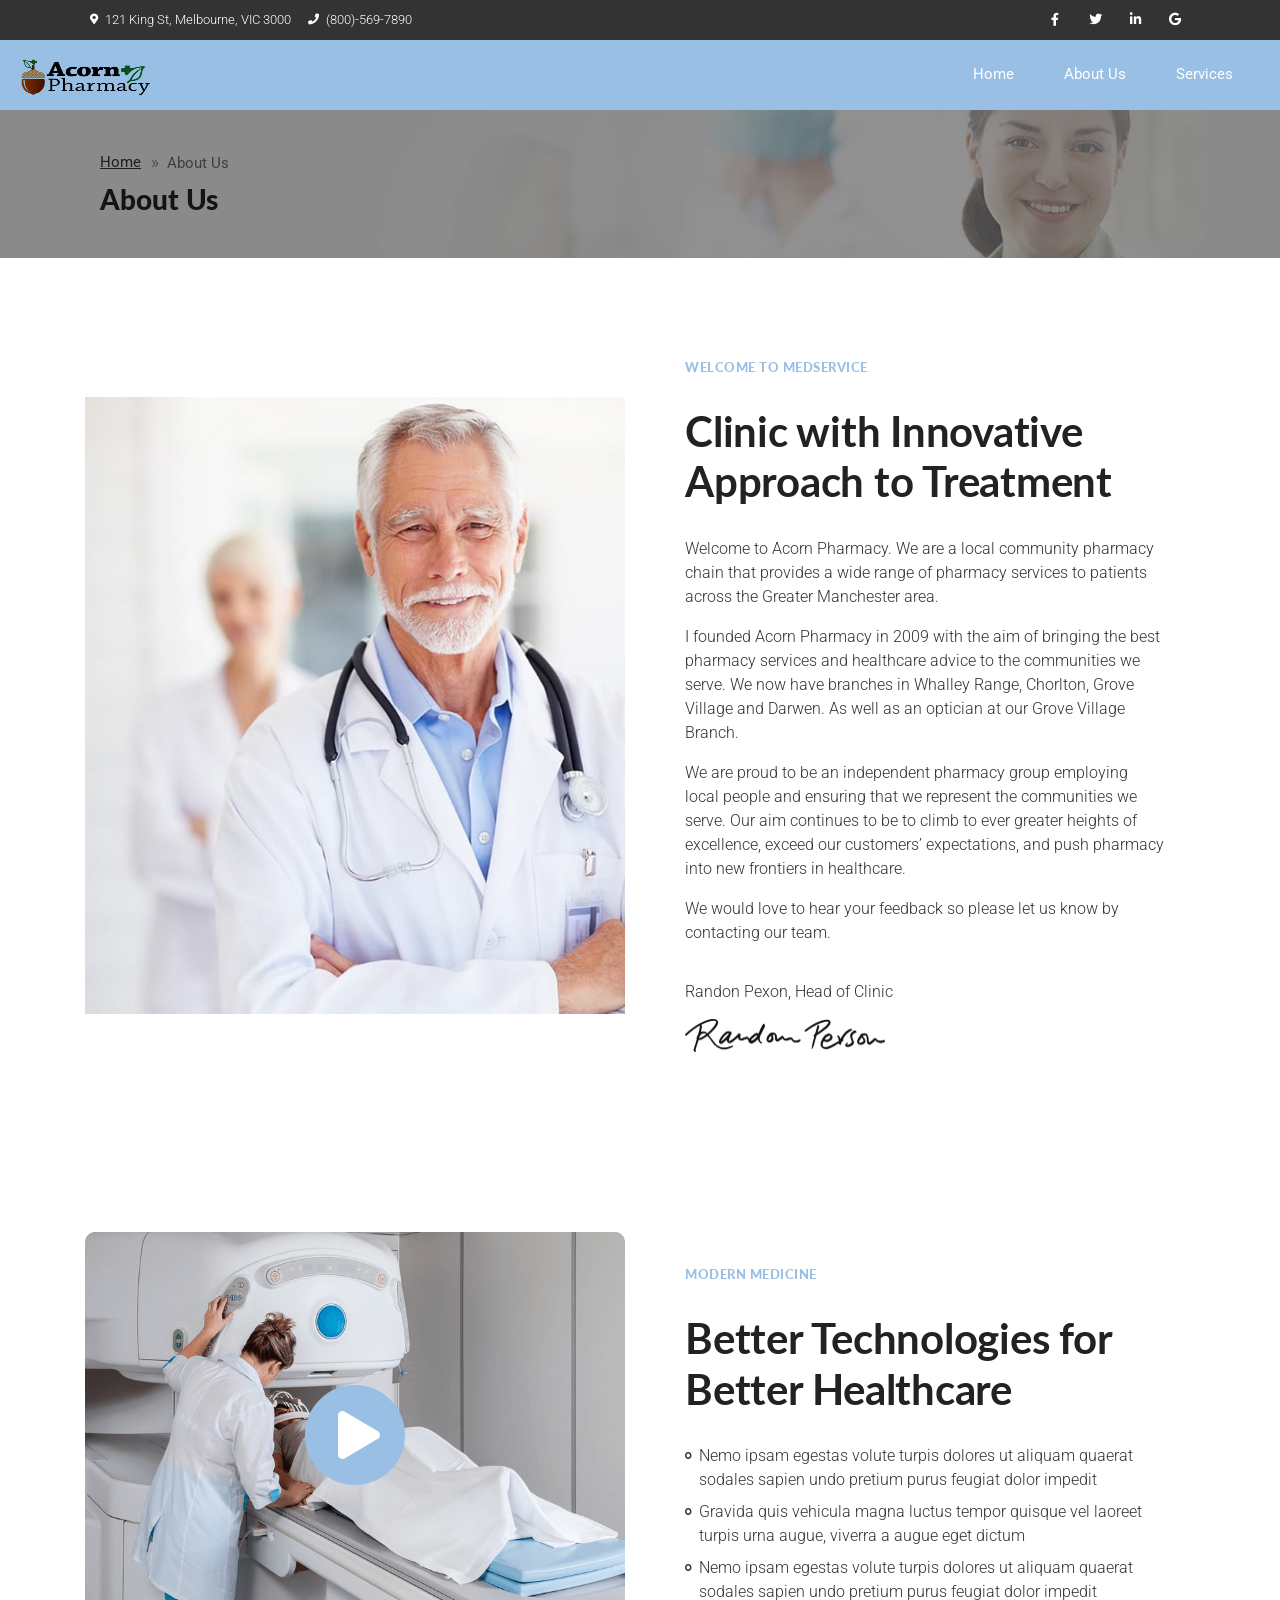
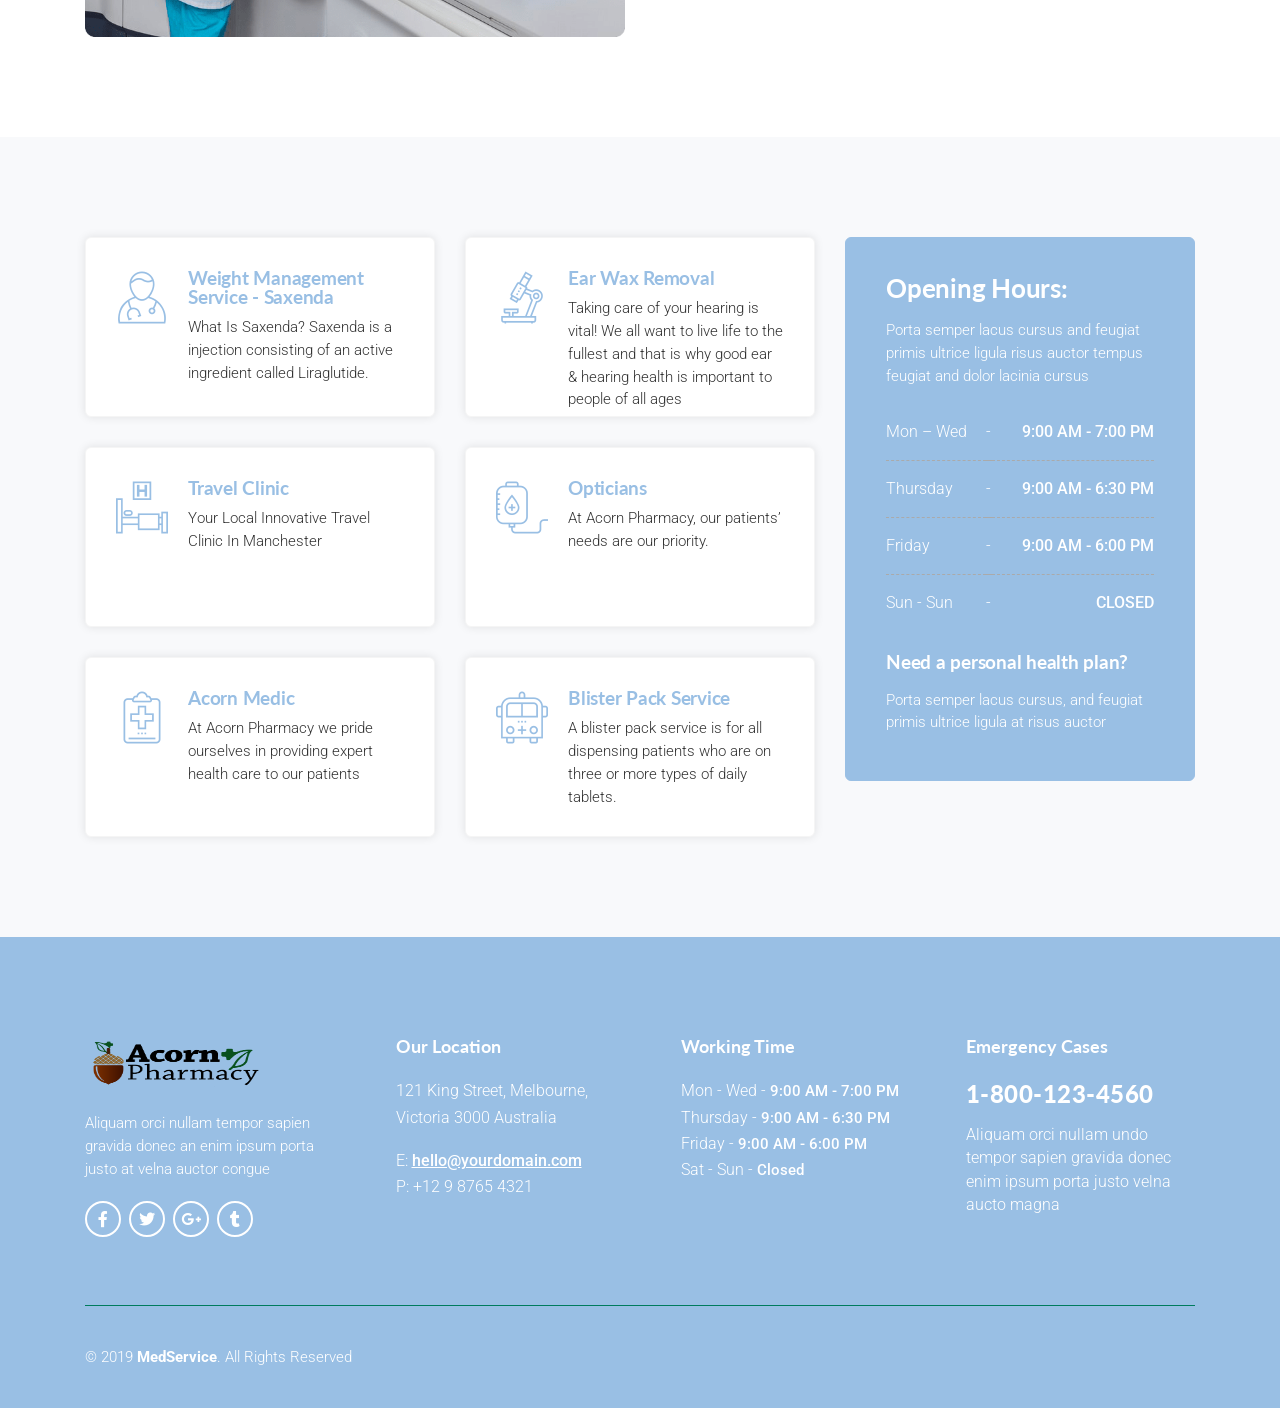
==== commit f2a7adc3: "new color scheme added" ====
--- a/about-us.html
+++ b/about-us.html
@@ -95,7 +95,7 @@
 
 
 			 	<!-- HEADER STRIP -->
-			 	<div class="headtoppart bg-blue bg-blue1">
+			 	<div class="headtoppart bg-color-black">
 			    	<div class="headerwp clearfix">
 
 			    		<!-- Address -->
@@ -118,7 +118,7 @@
 
 
 			  <div class="wsmainfull menu clearfix">
-          <div class="wsmainwp clearfix bg-blue2">
+          <div class="wsmainwp clearfix bg-color-sky-blue">
             <!-- LOGO IMAGE -->
             <!-- For Retina Ready displays take a image with double the amount of pixels that your image will be displayed (e.g 360 x 80 pixels) -->
             <div class="desktoplogo">
@@ -133,7 +133,7 @@
 
             <!-- MAIN MENU -->
             <nav class="wsmenu clearfix">
-              <ul class="wsmenu-list">
+              <ul class="wsmenu-list color-white">
                 <!-- DROPDOWN MENU -->
                 <li aria-haspopup="true">
                   <a href="index.html">Home <!-- <span class="wsarrow"></span> --></a>
@@ -195,7 +195,7 @@
 									</nav>
 	
 									<!-- Title -->
-									<h4 class="h4-sm orange-color">About Us</h4>
+									<h4 class="h4-sm black-color">About Us</h4>
 	
 								</div>
 							</div>
@@ -231,10 +231,10 @@
 							<div class="txt-block pc-30 wow fadeInUp" data-wow-delay="0.4s">
 
 								<!-- Section ID -->	
-					 			<span class="section-id orange-color">Welcome to MedService</span>
+					 			<span class="section-id color-skyblue">Welcome to MedService</span>
 
 								<!-- Title -->
-								<h3 class="h3-md orange-color">Clinic with Innovative Approach to Treatment</h3>
+								<h3 class="h3-md black-color">Clinic with Innovative Approach to Treatment</h3>
 								<p>Welcome to Acorn Pharmacy. We are a local community pharmacy chain that provides a wide range of pharmacy services to patients across the Greater Manchester area.</p>
 								<!-- Text -->
 								<p>I founded Acorn Pharmacy in 2009 with the aim of bringing the best pharmacy services and healthcare advice to the communities we serve. We now have branches in Whalley Range, Chorlton, Grove Village and Darwen. As well as an optician at our Grove Village Branch.
@@ -292,7 +292,7 @@
 								<a class="video-popup1" href="https://www.youtube.com/embed/SZEflIVnhH8">
 
 									<!-- Play Icon --> 							
-									<div class="video-btn play-icon-blue">	
+									<div class="video-btn play-icon-skyblue">	
 										<div class="video-block-wrapper">
 											<i class="fas fa-play"></i>
 										</div>
@@ -312,10 +312,10 @@
 			 				<div class="txt-block pc-30 mb-40 wow fadeInUp" data-wow-delay="0.4s">
 
 			 					<!-- Section ID -->	
-					 			<span class="section-id orange-color">Modern Medicine</span>
+					 			<span class="section-id color-skyblue">Modern Medicine</span>
 
 			 					<!-- Title -->	
-			 					<h3 class="h3-md orange-color">Better Technologies for Better Healthcare</h3>
+			 					<h3 class="h3-md black-color">Better Technologies for Better Healthcare</h3>
 
 			 					<!-- CONTENT BOX #1 -->
 								<div class="box-list m-top-15">							
@@ -370,13 +370,13 @@
 			 							<a href="service-1.html">
 
 				 							<!-- Icon -->
-											<span class="flaticon-137-doctor orange-color"></span>
+											<span class="flaticon-137-doctor color-skyblue"></span>
 
 											<!-- Text -->
 											<div class="sbox-7-txt">
 				
 												<!-- Title -->
-												<h5 class="h5-sm orange-color">Weight Management Service - Saxenda</h5>
+												<h5 class="h5-sm color-skyblue">Weight Management Service - Saxenda</h5>
 													
 												<!-- Text -->
 												<p class="p-sm">What Is Saxenda? Saxenda is a injection consisting of an active ingredient called Liraglutide.
@@ -395,13 +395,13 @@
 			 							<a href="service-2.html">
 
 				 							<!-- Icon -->
-											<span class="flaticon-076-microscope orange-color"></span>
+											<span class="flaticon-076-microscope color-skyblue"></span>
 
 											<!-- Text -->
 											<div class="sbox-7-txt">
 				
 												<!-- Title -->
-												<h5 class="h5-sm orange-color">Ear Wax Removal</h5>
+												<h5 class="h5-sm color-skyblue">Ear Wax Removal</h5>
 													
 												<!-- Text -->
 												<p class="p-sm">Taking care of your hearing is vital! We all want to live life to the fullest and that is why good ear & hearing health is important to people of all ages
@@ -420,13 +420,13 @@
 			 							<a href="service-1.html">
 
 				 							<!-- Icon -->
-											<span class="flaticon-065-hospital-bed orange-color"></span>
+											<span class="flaticon-065-hospital-bed color-skyblue"></span>
 
 											<!-- Text -->
 											<div class="sbox-7-txt">
 				
 												<!-- Title -->
-												<h5 class="h5-sm orange-color">Travel Clinic</h5>
+												<h5 class="h5-sm color-skyblue">Travel Clinic</h5>
 													
 												<!-- Text -->
 												<p class="p-sm"> Your Local Innovative Travel Clinic In Manchester
@@ -445,13 +445,13 @@
 			 							<a href="service-2.html">
 
 				 							<!-- Icon -->
-											<span class="flaticon-058-blood-transfusion-2 orange-color"></span>
+											<span class="flaticon-058-blood-transfusion-2 color-skyblue"></span>
 
 											<!-- Text -->
 											<div class="sbox-7-txt">
 				
 												<!-- Title -->
-												<h5 class="h5-sm orange-color">Opticians</h5>
+												<h5 class="h5-sm color-skyblue">Opticians</h5>
 													
 												<!-- Text -->
 												<p class="p-sm">At Acorn Pharmacy, our patients’ needs are our priority.
@@ -470,13 +470,13 @@
 			 							<a href="service-1.html">
 
 				 							<!-- Icon -->
-											<span class="flaticon-141-clinic-history orange-color"></span>
+											<span class="flaticon-141-clinic-history color-skyblue"></span>
 
 											<!-- Text -->
 											<div class="sbox-7-txt">
 				
 												<!-- Title -->
-												<h5 class="h5-sm orange-color">Acorn Medic</h5>
+												<h5 class="h5-sm color-skyblue">Acorn Medic</h5>
 													
 												<!-- Text -->
 												<p class="p-sm"> At Acorn Pharmacy we pride ourselves in providing expert health care to our patients
@@ -495,13 +495,13 @@
 			 							<a href="service-2.html">
 
 				 							<!-- Icon -->
-											<span class="flaticon-008-ambulance-6 orange-color"></span>
+											<span class="flaticon-008-ambulance-6 color-skyblue"></span>
 
 											<!-- Text -->
 											<div class="sbox-7-txt">
 				
 												<!-- Title -->
-												<h5 class="h5-sm orange-color">Blister Pack Service</h5>
+												<h5 class="h5-sm color-skyblue">Blister Pack Service</h5>
 													
 												<!-- Text -->
 												<p class="p-sm">A blister pack service is for all dispensing patients who are on three or more types of daily tablets. 
@@ -520,7 +520,7 @@
 
 						<!-- INFO TABLE -->
 						<div class="col-lg-4">
-							<div class="services-7-table blue-table mb-30 wow fadeInUp" data-wow-delay="0.6s">
+							<div class="services-7-table skyblue-table mb-30 wow fadeInUp" data-wow-delay="0.6s">
 
 								<!-- Title -->
 								<h4 class="h4-xs">Opening Hours:</h4>
@@ -578,7 +578,7 @@
 
 			<!-- FOOTER-1
 			============================================= -->
-			<footer id="footer-1" class="bg-image wide-40 footer division bg-blue2">
+			<footer id="footer-1" class="bg-image wide-40 footer division bg-color-sky-blue">
 				<div class="container">
 
 
--- a/css/menu.css
+++ b/css/menu.css
@@ -1,1493 +1,1499 @@
-/*
- * Plugin: Web Slide Navigation System
- * Demo Link: https://uxwing.com/webslide/
- * Author: UXWing
- * License: http://codecanyon.net/licenses/standard
-*/
-/* ======== Find Below Table of Content Points to Go Relevant Section  =========
-[Table of contents DESKTOP]
-Desktop Base CSS
-Desktop Main Menu CSS
-- Desktop Search Bar
-Desktop Drop Down Menu CSS 
-Desktop Mega Menus CSS
--> Desktop Half Menu CSS
--> Desktop HTML Form Menu CSS
-Desktop Extra CSS
-
-[Table of contents MOBILE ]
-Mobile Menu Change Brake Point
-Mobile Base CSS
-Mobile Main Menu CSS
-Mobile Slide Down Links CSS
-Mobile Mega Menus CSS
-Mobile Header CSS
- -> Mobile Search Bar
- -> Mobile Toggle Menu icon (X ICON)
-Mobile Overlay/Drawer CSS
-Mobile Sub Menu Expander Arrows
-Mobile Extra CSS
-Extra @Media Query
-
-/*------------------------------------------*/
-/*  Desktop Base CSS
---------------------------------------------*/
-
-.wsmenu html,
-.wsmenu body,
-.wsmenu iframe,
-.wsmenu h1,
-.wsmenu h2,
-.wsmenu h3,
-.wsmenu h4,
-.wsmenu h5,
-.wsmenu h6 {
-  margin: 0;
-  padding: 0;
-  border: 0;
-  font: inherit;
-  vertical-align: baseline;
-  font-weight: normal;
-  font-size: 12px;
-  line-height: 18px;
-  font-family: Helvetica, sans-serif;
-  -webkit-font-smoothing: subpixel-antialiased;
-  font-smoothing: antialiased;
-  font-smooth: antialiased;
-  -webkit-text-size-adjust: 100%;
-  -ms-text-size-adjust: 100%;
-  -webkit-font-smoothing: subpixel-antialiased;
-  font-smoothing: subpixel-antialiased;
-  font-smooth: subpixel-antialiased;
-}
-
-.wsmenu .cl {
-  clear: both;
-}
-
-.wsmenu img,
-object,
-embed,
-video {
-  border: 0 none;
-  max-width: 100%;
-}
-
-.wsmenu a:focus {
-  outline: none;
-}
-
-.wsmenu:before,
-.wsmenu:after {
-  content: "";
-  display: table;
-}
-
-.wsmenu:after {
-  clear: both;
-}
-
-/*------------------------------------------*/
-/*  Desktop Main Menu CSS
---------------------------------------------*/
-
-.wsmenucontainer {
-  background-size: cover;
- /*  background-image: url(../images/bg01.jpg); */
-  overflow: hidden;
-  background-attachment: fixed;
-  background-position: 50% 0;
-  background-repeat: no-repeat;
-}
-
-.wsmainfull {
-  width: 100%;
-  height: 70px;
-  background-color: #fff!important;
-  z-index: 999;
-  -webkit-box-shadow: 0 2px 3px rgba(96, 96, 96, .1);
-  -moz-box-shadow: 0 2px 3px rgba(96, 96, 96, .1);
-  box-shadow: 0 2px 3px rgba(96, 96, 96, .1);
-  -webkit-transition: all 450ms ease-in-out;
-  -moz-transition: all 450ms ease-in-out;
-  -o-transition: all 450ms ease-in-out;
-  -ms-transition: all 450ms ease-in-out;
-  transition: all 450ms ease-in-out; 
-}
-
-.wsmainwp {
-  margin: 0 auto;
-/*   max-width: 1140px; */
-  padding: 0 15px;
-  position: relative;
-}
-
-.desktoplogo {
-  padding: 16px 0px 0px 0px;
-  margin: 0;
-  float: left;
-}
-
-#header-2 .desktoplogo {
-  padding: 0;
-}
-
-#header-2 .wsmainfull .desktoplogo {
-  display: none;
-}
-/*
-.desktoplogo img {
-  width: 100%;
-}
-*/
-.wsmenu {
-  color: #fff;
-  font-size: 14.5px;
-  font-weight: 400;
-  padding: 0;
-  float: right;
-  display: block;
-}
-
-#header-2 .wsmenu {
-  float: left;
-}
-
-.wsmenu>.wsmenu-list {
-  text-align: left;
-  margin: 0 auto 0 auto;
-  width: 100%;
-  display: block;
-  padding: 0;
-}
-
-.wsmenu > .wsmenu-list > li {
-  text-align: center;
-  display: block;
-  padding: 0;
-  margin: 0;
-  float: left;
-}
-
-/* .wsmenu >.wsmenu-list > li a {
-  color: #666;
-} */
-.wsmenu >.wsmenu-list > li a {
-  color: #e3f5cf;
-}
-
-.wsmenu >.wsmenu-list > li:hover > a {
-  color: #00dda7;
-}
-
-.wsmenu > .wsmenu-list > li > a {
-  display: block;
-  padding: 10px 32px 10px 18px;
-  line-height: 50px;
-  text-decoration: none;
-  position: relative;
-}
-
-#header-2 .wsmenu > .wsmenu-list > li > a {
-  padding: 10px 40px 10px 10px;
-}
-
-.wsmenu > .wsmenu-list > li:last-child > a {
-  border-right: 0px;
-}
-
-/* Header Button */
-.header-button span,
-.wsmenu > .wsmenu-list > li.header-btn a {
-  background-color: #00a3c8;
-  color: #fff!important;
-  line-height: 30px;
-  margin-top: 15px;
-  margin-left: 10px;
-  padding: 5px 15px 5px 15px;
-  -webkit-border-radius: 4px;
-  -moz-border-radius: 4px;
-  border-radius: 4px;
-}
-
-.wsmenu > .wsmenu-list > li.header-btn.green-btn a {
-  background-color: #0dc176;
-}
-
-.wsmenu > .wsmenu-list > li.header-btn.lime-btn a {
-  background-color: #89be19;
-}
-
-#header-2 .wsmenu > .wsmenu-list > li.header-btn a {
-  padding: 5px 15px 5px 15px;
-  display: none;
-}
-
-.header-button {
-  display: inline-block;
-  float: right;
-  text-align: right;
-}
-
-.header-button span {
-  display: block;
-  -webkit-transition: all 450ms ease-in-out;
-  -moz-transition: all 450ms ease-in-out;
-  -o-transition: all 450ms ease-in-out;
-  -ms-transition: all 450ms ease-in-out;
-  transition: all 450ms ease-in-out;  
-}
-
-.header-button span a {
-  color: #fff;
-  font-size: 14px;
-  font-weight: 400;
-}
-
-.wsmenu > .wsmenu-list > li.header-btn a:hover {
-  background-color: #0e8eab;
-  color: #fff!important;
-}
-
-.wsmenu >.wsmenu-list > li a.menuhomeicon {
-  padding-left: 29px;
-  padding-right: 29px;
-}
-
-.wsmenu > .wsmenu-list > li > a i {
-  display: inline-block;
-  font-size: 14px;
-  line-height: inherit;
-  margin-right: 12px;
-  vertical-align: top;
-}
-
-.wsmenu > .wsmenu-list > li > a.menuhomeicon i {
-  margin-right: 0px;
-  font-size: 15px;
-}
-
-.wsmenu > .wsmenu-list > li > a .wsarrow:after {
-  border-left: 4px solid rgba(0, 0, 0, 0);
-  border-right: 4px solid rgba(0, 0, 0, 0);
-  border-top: 4px solid;
-  content: "";
-  float: right;
-  right: 15px;
-  height: 0;
-  margin: 0 0 0 14px;
-  position: absolute;
-  text-align: right;
-  top: 34px;
-  width: 0;
-}
-
-/* Desktop Search Bar */
-.wsmenu > .wsmenu-list > li.rightmenu {
-  float: right;
-}
-
-.wsmenu > .wsmenu-list > li.rightmenu a {
-  padding: 0px 30px 0px 20px;
-  border-right: none;
-}
-
-.wsmenu > .wsmenu-list > li.rightmenu a i {
-  font-size: 15px;
-}
-
-.wsmenu >.wsmenu-list > li.rightmenu {
-  float: right;
-}
-
-.wsmenu >.wsmenu-list > li.rightmenu:before,
-.wsmenu-list > li.rightmenu:after {
-  content: "";
-  display: table;
-}
-
-.wsmenu > .wsmenu-list > li.rightmenu:after {
-  clear: both;
-}
-
-.wsmenu > .wsmenu-list > li.rightmenu > .topmenusearch {
-  float: right;
-  width: 210px;
-  height: 39px;
-  position: relative;
-  margin: 16px 0px 0px 0px;
-}
-
-.wsmenu>.wsmenu-list>li.rightmenu>.topmenusearch .searchicon {
-  -webkit-transition: all 0.7s ease 0s;
-  -moz-transition: all 0.7s ease 0s;
-  -o-transition: all 0.7s ease 0s;
-  transition: all 0.7s ease 0s;
-}
-
-.wsmenu>.wsmenu-list>li.rightmenu>.topmenusearch input {
-  width: 100%;
-  position: relative;
-  float: right;
-  top: 0;
-  right: 0;
-  bottom: 0;
-  width: 100%;
-  border: 0;
-  padding: 0;
-  margin: 0;
-  text-indent: 15px;
-  height: 39px;
-  z-index: 2;
-  outline: none;
-  color: #333;
-  background-color: #efefef;
-  -webkit-transition: all 0.7s ease 0s;
-  -moz-transition: all 0.7s ease 0s;
-  -o-transition: all 0.7s ease 0s;
-  transition: all 0.7s ease 0s;
-  font-size: 12px;
-}
-
-.wsmenu>.wsmenu-list>li.rightmenu>.topmenusearch input::placeholder {
-  color: #a9a9a9;
-}
-
-.wsmenu>.wsmenu-list>li.rightmenu>.topmenusearch input:focus {
-  color: #333;
-  width: 220px;
-}
-
-.wsmenu>.wsmenu-list>li.rightmenu>.topmenusearch input:focus~.btnstyle i {
-  color: #000;
-  opacity: 1;
-}
-
-.wsmenu>.wsmenu-list>li.rightmenu>.topmenusearch input:focus~.searchicon {
-  opacity: 1;
-  z-index: 3;
-  color: #FFFFFF;
-}
-
-.wsmenu>.wsmenu-list>li.rightmenu>.topmenusearch .btnstyle {
-  top: 0px;
-  position: absolute;
-  right: 0;
-  bottom: 0;
-  width: 40px;
-  line-height: 30px;
-  z-index: 1;
-  cursor: pointer;
-  opacity: 0.3;
-  color: #333;
-  z-index: 1000;
-  background-color: transparent;
-  border: solid 0px;
-  -webkit-transition: all 0.7s ease 0s;
-  -moz-transition: all 0.7s ease 0s;
-  -o-transition: all 0.7s ease 0s;
-  transition: all 0.7s ease 0s;
-}
-
-.wsmenu>.wsmenu-list>li.rightmenu>.topmenusearch .btnstyle i {
-  line-height: 37px;
-  margin: 0;
-  padding: 0;
-  text-align: center;
-}
-
-.wsmenu>.wsmenu-list>li.rightmenu>.topmenusearch .btnstyle:hover i {
-  opacity: 1;
-}
-
-.wsmenu>.wsmenu-list>li.rightmenu {
-  zoom: 1;
-}
-
-/*------------------------------------------*/
-/*  Desktop Drop Down Menu CSS
---------------------------------------------*/
-
-.wsmenu>.wsmenu-list>li>ul.sub-menu {
-  position: absolute;
-  top: 70px;
-  z-index: 1000;
-  margin: 0px;
-  padding: 0px;
-  min-width: 190px;
-  background-color: #fff;
-  border: solid 1px #eee;
-}
-
-.wsmenu>.wsmenu-list>li>ul.sub-menu>li {
-  position: relative;
-  margin: 0px;
-  padding: 0px;
-  display: block;
-}
-
-.wsmenu>.wsmenu-list>li>ul.sub-menu>li>a {
-  position: relative;
-  background-image: none;
-  color: #888;
-  border-right: 0 none;
-  text-align: left;
-  display: block;
-  line-height: 22px;
-  padding: 8px 15px;
-  text-transform: none;
-  font-size: 15px;
-  font-weight: 400;
-  letter-spacing: normal;
-  border-right: 0px solid;
-  -webkit-transition: all 400ms ease-in-out;
-  -moz-transition: all 400ms ease-in-out;
-  -o-transition: all 400ms ease-in-out;
-  -ms-transition: all 400ms ease-in-out;
-  transition: all 400ms ease-in-out;
-}
-
-.wsmenu>.wsmenu-list>li>ul.sub-menu>li>a:hover {
-  background-color: #00a3c8;
-  color: #fff;
-  padding: 8px 15px 8px 23px;
-}
-
-.wsmenu>.wsmenu-list>li>ul.sub-menu>li>a>i {
-  position: absolute;
-  top: 12px;
-  right: 12px;
-}
-
-.wsmenu>.wsmenu-list>li>ul.sub-menu>li>ul.sub-menu {
-  min-width: 200px;
-  position: absolute;
-  left: 100%;
-  top: 0;
-  margin: 0;
-  padding: 0;
-  list-style: none;
-  background-color: #fff;
-  border: solid 1px #eeeeee;
-}
-
-.wsmenu>.wsmenu-list>li>ul.sub-menu>li>ul.sub-menu>li {
-  position: relative;
-  margin: 0px;
-  padding: 0px;
-  display: block;
-}
-
-.wsmenu>.wsmenu-list>li>ul.sub-menu>li>ul.sub-menu>li>a {
-  position: relative;
-  background-image: none;
-  color: #888;
-  border-right: 0 none;
-  text-align: left;
-  display: block;
-  line-height: 22px;
-  padding: 8px 15px;
-  text-transform: none;
-  font-size: 15px;
-  font-weight: 400;
-  letter-spacing: normal;
-  border-right: 0px solid;
-  -webkit-transition: all 400ms ease-in-out;
-  -moz-transition: all 400ms ease-in-out;
-  -o-transition: all 400ms ease-in-out;
-  -ms-transition: all 400ms ease-in-out;
-  transition: all 400ms ease-in-out;
-}
-
-.wsmenu > .wsmenu-list > li > ul.sub-menu > li > ul.sub-menu > li >a:hover {
-  background-color: #00a3c8;
-  color: #fff;
-  padding: 8px 15px 8px 23px;
-}
-
-.wsmenu>.wsmenu-list>li>ul.sub-menu>li>ul.sub-menu>li>a>i {
-  position: absolute;
-  top: 12px;
-  right: 12px;
-}
-
-.wsmenu>.wsmenu-list>li>ul.sub-menu>li>ul.sub-menu>li>ul.sub-menu {
-  min-width: 200px;
-  position: absolute;
-  left: 100%;
-  top: 0;
-  margin: 0px;
-  list-style: none;
-  padding: 0px;
-  background-color: #fff;
-  border: solid 1px #eee;
-}
-
-.wsmenu>.wsmenu-list>li>ul.sub-menu>li>ul.sub-menu>li>ul.sub-menu>li {
-  position: relative;
-  margin: 0px;
-  padding: 0px;
-  display: block;
-}
-
-.wsmenu>.wsmenu-list>li>ul.sub-menu>li>ul.sub-menu>li>ul.sub-menu>li>a {
-  background-image: none;
-  color: #888;
-  border-right: 0 none;
-  text-align: left;
-  display: block;
-  line-height: 22px;
-  padding: 8px 15px;
-  text-transform: none;
-  font-size: 14px;
-  font-weight: 400;
-  letter-spacing: normal;
-  border-right: 0px solid;
-  -webkit-transition: all 400ms ease-in-out;
-  -moz-transition: all 400ms ease-in-out;
-  -o-transition: all 400ms ease-in-out;
-  -ms-transition: all 400ms ease-in-out;
-  transition: all 400ms ease-in-out;
-}
-
-.wsmenu>.wsmenu-list>li>ul.sub-menu>li>ul.sub-menu>li>ul.sub-menu>li>a:hover {
-  background-color: #00a3c8;
-  color: #fff;
-  padding: 8px 15px 8px 23px;
-}
-
-.wsmenu>.wsmenu-list>li>ul.sub-menu>li>ul.sub-menu>li>ul.sub-menu>li>a>i {
-  margin-left: 9px;
-}
-
-/*------------------------------------------*/
-/*  Desktop Mega Menus CSS
---------------------------------------------*/
-
-.wsmenu>.wsmenu-list>li>.wsmegamenu {
-  width: 100%;
-  left: 0px;
-  position: absolute;
-  top: 70px;
-  color: #000;
-  z-index: 1000;
-  margin: 0px;
-  text-align: left;
-  padding: 20px 30px;
-  border: solid 1px #eee;
-  background-color: #fff;
-}
-
-.wsmenu>.wsmenu-list>li>.wsmegamenu.halfmenu {
-  padding: 20px 20px;
-}
-
-.wsmenu>.wsmenu-list>li>.wsmegamenu .title {
-  padding: 9px 5px 9px 0px;
-  color: #222;
-  font-size: 18px;
-  font-weight: 700;
-  margin: 0px 0px 7px 0px;
-  text-align: left;
-  height: 39px;
-}
-
-.wsmegamenu h5.h5-xs {
-  font-size: 1.05rem;
-  font-weight: 700;
-  margin-top: 18px;
-}
-
-.wsmegamenu h5.h5-xs a {
-  color: #555;
-}
-
-.wsmegamenu h5.h5-xs a:hover {
-  color: #272829;
-  text-decoration: underline;
-}
-
-.wsmenu>.wsmenu-list>li>.wsmegamenu .carousel-control-next {
-  opacity: 0.8;
-}
-
-.wsmenu>.wsmenu-list>li>.wsmegamenu .carousel-control-prev {
-  opacity: 0.8;
-}
-
-.wsmenu>.wsmenu-list>li>.wsmegamenu .carousel-caption {
-  bottom: 0px;
-  background-color: rgba(0, 0, 0, 0.7);
-  font-size: 13px;
-  height: 31px;
-  left: 0;
-  padding: 7px 0;
-  right: 0;
-  width: 100%;
-}
-
-.wsmenu>.wsmenu-list>li>.wsmegamenu .wsmwnutxt {
-  width: 100%;
-  color: #888;
-  font-size: 13px;
-  text-align: justify;
-  line-height: 20px;
-  margin-top: 5px;
-}
-
-.wsmenu>.wsmenu-list>li>.wsmegamenu .link-list li {
-  display: block;
-  text-align: center;
-  white-space: nowrap;
-  text-align: left;
-  border-bottom: 1px dashed #c0c0c0;
-}
-
-.wsmenu>.wsmenu-list>li>.wsmegamenu .link-list li.title,
-.wsmenu>.wsmenu-list>li>.wsmegamenu .link-list li:last-child {
-  border-bottom: none;
-}
-
-.wsmenu>.wsmenu-list>li>.wsmegamenu .link-list li a {
-  line-height: 18px;
-  border-right: none;
-  text-align: left;
-  padding: 15px 0px;
-  background: #fff;
-  background-image: none;
-  border-right: 0 none;
-  display: block;
-  background-color: #fff;
-  color: #888;
-  font-size: 15px;
-  font-weight: 400;
-  -webkit-transition: all 400ms ease-in-out;
-  -moz-transition: all 400ms ease-in-out;
-  -o-transition: all 400ms ease-in-out;
-  -ms-transition: all 400ms ease-in-out;
-  transition: all 400ms ease-in-out;
-}
-
-.wsmenu>.wsmenu-list>li>.wsmegamenu .link-list li a:hover {
-  color: #00a3c8;
-  padding: 15px 0 15px 10px;
-}
-
-.wsmenu>.wsmenu-list>li>.wsmegamenu .mrgtop {
-  margin-top: 15px;
-}
-
-.wsmenu>.wsmenu-list>li>.wsmegamenu .show-grid div {
-  padding-bottom: 10px;
-  padding-top: 10px;
-  background-color: #dbdbdb;
-  border: 1px solid #e7e7e7;
-  color: #6a6a6a;
-  margin: 2px 0px;
-  font-size: 13px;
-}
-
-/*= Desktop Half Menu CSS =*/
-.wsmenu>.wsmenu-list>li>.wsmegamenu.halfmenu {
-  width: 40%;
-  right: auto;
-  left: auto;
-}
-
-.wsmenu>.wsmenu-list>li>.wsmegamenu.halfdiv {
-  width: 35%;
-  right: auto;
-  left: auto;
-}
-
-/*= Desktop HTML Form Menu CSS =*/
-.wsmenu>.wsmenu-list>li>.wsmegamenu .menu_form {
-  width: 100%;
-  display: block;
-}
-
-.wsmenu>.wsmenu-list>li>.wsmegamenu .menu_form input[type="text"] {
-  width: 100%;
-  border: 1px solid #e2e2e2;
-  color: #000;
-  font-size: 13px;
-  padding: 8px 5px;
-  margin-bottom: 8px;
-}
-
-.wsmenu>.wsmenu-list>li>.wsmegamenu .menu_form textarea {
-  width: 100%;
-  border: 1px solid #e2e2e2;
-  color: #000;
-  font-size: 13px;
-  padding: 8px 5px;
-  margin-bottom: 8px;
-  min-height: 122px;
-}
-
-.wsmenu>.wsmenu-list>li>.wsmegamenu .menu_form input[type="submit"] {
-  width: 25%;
-  display: block;
-  height: 32px;
-  float: right;
-  border: none;
-  margin-right: 15px;
-  cursor: pointer;
-  background-color: #e1e1e1;
-  -webkit-border-radius: 2px;
-  -moz-border-radius: 2px;
-  border-radius: 2px;
-}
-
-.wsmenu>.wsmenu-list>li>.wsmegamenu .menu_form input[type="button"] {
-  width: 25%;
-  display: block;
-  height: 32px;
-  float: right;
-  border: none;
-  cursor: pointer;
-  background-color: #e1e1e1;
-  -webkit-border-radius: 2px;
-  -moz-border-radius: 2px;
-  border-radius: 2px;
-}
-
-.wsmenu>.wsmenu-list>li>.wsmegamenu .carousel-inner .item img {
-  width: 100%;
-}
-
-.wsmenu>.wsmenu-list>li>.wsmegamenu .carousel-caption {
-  bottom: 0px;
-  background-color: rgba(0, 0, 0, 0.7);
-  font-size: 13px;
-  height: 31px;
-  left: 0;
-  padding: 7px 0;
-  right: 0;
-  width: 100%;
-}
-
-.wsmenu>.wsmenu-list>li>.wsmegamenu .typography-text {
-  padding: 0px 0px;
-  font-size: 14px;
-}
-
-.wsmenu>.wsmenu-list>li>.wsmegamenu .typography-text ul {
-  padding: 0px 0px;
-  margin: 0px;
-}
-
-.wsmenu>.wsmenu-list>li>.wsmegamenu .typography-text p {
-  text-align: justify;
-  line-height: 24px;
-  color: #656565;
-}
-
-.wsmenu>.wsmenu-list>li>.wsmegamenu .typography-text ul li {
-  display: block;
-  padding: 2px 0px;
-  line-height: 22px;
-}
-
-.wsmenu>.wsmenu-list>li>.wsmegamenu .typography-text ul li a {
-  color: #656565;
-}
-
-/*------------------------------------------*/
-/*  Desktop Extra CSS
---------------------------------------------*/
-
-.wsmobileheader {
-  display: none;
-}
-
-.overlapblackbg {
-  opacity: 0;
-  visibility: hidden;
-}
-
-.wsmenu .wsmenu-click {
-  display: none;
-}
-
-.wsmenu .wsmenu-click02 {
-  display: none;
-}
-
-.hometext {
-  display: none;
-}
-
-/*==============================================================================
-                              Start Mobile CSS
-===============================================================================*/
-
-/* ================== Mobile Menu Change Brake Point ================== */
-@media only screen and (max-width: 991px) {
-
-  /* ================== Mobile Base CSS ================== */
-  html {
-    overflow: hidden;
-    height: 100%;
-    -webkit-overflow-scrolling: touch;
-  }
-
-  body {
-    height: 100%;
-    overflow-y: auto;
-    overflow-x: hidden;
-  }
-
-  body.wsactive {
-    overflow: hidden;
-  }
-
-
-  /* ================== Mobile Main Menu CSS ================== */
-  .desktoplogo {
-    display: none;
-  }
-
-  .wsmainfull {
-    height: 0;
-  }
-
-  .wsmenucontainer {
-    background-attachment: local;
-    background-position: 33% 0%;
-  }
-
-  .wsmenu {
-    width: 100%;
-    background: rgba(0, 0, 0, 0) none repeat scroll 0 0;
-    left: 0;
-    overflow-y: hidden;
-    padding: 0;
-    top: 0;
-    visibility: hidden;
-    position: fixed;
-    margin: 0px;
-  }
-
-  .wsmenu>.wsmenu-list {
-    height: auto;
-    min-height: 100%;
-    width: 240px;
-    width: 300px;
-    background: #fff;
-    padding-bottom: 0;
-    margin-left: -240px;
-    margin-left: -300px;
-    display: block;
-    text-align: center;
-    -webkit-transition: all 0.25s ease-in-out;
-    -moz-transition: all 0.25s ease-in-out;
-    -o-transition: all 0.25s ease-in-out;
-    -ms-transition: all 0.25s ease-in-out;
-    transition: all 0.25s ease-in-out;
-  }
-
-  .wsmenu>.wsmenu-list>li {
-    width: 100%;
-    display: block;
-    float: none;
-    border-right: none;
-    background-color: transparent;
-    position: relative;
-    white-space: inherit;
-    clear: right;
-  }
-
-  @supports (-webkit-overflow-scrolling: touch) {
-    .wsmenu>.wsmenu-list>li:last-child {
-      padding-bottom: 110px;
-    }
-  }
-
-  .wsmenu>.wsmenu-list>li>a {
-    padding: 12px 32px 12px 17px;
-    font-size: 15px;
-    text-align: left;
-    border-right: solid 0px;
-    background-color: transparent;
-    color: #666666;
-    line-height: 25px;
-    border-bottom: 1px solid;
-    border-bottom-color: rgba(0, 0, 0, 0.13);
-    position: static;
-  }
-
-  .wsmenu>.wsmenu-list>li a.menuhomeicon {
-    padding-left: 17px;
-    padding-right: 17px;
-    border-top: solid 1px rgba(0, 0, 0, 0.13);
-  }
-
-  .wsmenu>.wsmenu-list>li>a.menuhomeicon i {
-    margin-right: 2px;
-    font-size: 13px;
-  }
-
-  .wsmenu>.wsmenu-list>li>a>i {
-    font-size: 14px;
-    color: #bfbfbf;
-  }
-
-  .wsmenu>.wsmenu-list>li>a .wsarrow:after {
-    display: none;
-  }
-
-  .wsmenu>.wsmenu-list>li:hover>a {
-    background-color: rgba(0, 0, 0, 0.08);
-    text-decoration: none;
-  }
-
-  .wsmenu>.wsmenu-list>li>a>.hometext {
-    display: inline-block;
-  }
-
-  /* ================== Mobile Slide Down Links CSS ================== */
-  .wsmenu>.wsmenu-list>li>ul.sub-menu {
-    display: none;
-    position: relative;
-    top: 0px;
-    background-color: #fff;
-    border: none;
-    padding: 0px;
-    opacity: 1;
-    visibility: visible;
-    -webkit-transform: none;
-    -moz-transform: none;
-    -ms-transform: none;
-    -o-transform: none;
-    transform: none;
-    -webkit-transition: inherit;
-    -moz-transition: inherit;
-    transition: inherit;
-    -webkit-transform-style: flat;
-  }
-
-  .wsmenu>.wsmenu-list>li>ul.sub-menu>li>a {
-    line-height: 20px;
-    font-size: 13px;
-    padding: 10px 0px 10px 16px;
-    color: #383838;
-  }
-
-  .wsmenu>.wsmenu-list>li>ul.sub-menu>li span+a {
-    padding-right: 30px;
-  }
-
-  .wsmenu>.wsmenu-list>li>ul.sub-menu>li>a>i {
-    display: none;
-  }
-
-  .wsmenu>.wsmenu-list>li>ul.sub-menu>li>a:hover {
-    background-color: #e7e7e7;
-    color: #666666;
-    text-decoration: underline;
-  }
-
-  .wsmenu>.wsmenu-list>li>ul.sub-menu li:hover>a {
-    background-color: #e7e7e7;
-    color: #666666;
-  }
-
-  .wsmenu>.wsmenu-list>li>ul.sub-menu>li>ul.sub-menu {
-    width: 100%;
-    position: static;
-    left: 100%;
-    top: 0;
-    display: none;
-    margin: 0px;
-    padding: 0px;
-    border: solid 0px;
-    transform: none;
-    opacity: 1;
-    visibility: visible;
-    -webkit-transform: none;
-    -moz-transform: none;
-    -ms-transform: none;
-    -o-transform: none;
-    transform: none;
-    -webkit-transition: inherit;
-    -moz-transition: inherit;
-    transition: inherit;
-    -webkit-transform-style: flat;
-  }
-
-  .wsmenu>.wsmenu-list>li>ul.sub-menu>li>ul.sub-menu>li {
-    margin: 0px 0px 0px 0px;
-    padding: 0px;
-    position: relative;
-  }
-
-  .wsmenu>.wsmenu-list>li>ul.sub-menu>li>ul.sub-menu>li>a {
-    line-height: 20px;
-    font-size: 13px;
-    padding: 10px 0px 10px 26px;
-    color: #383838;
-  }
-
-  .wsmenu>.wsmenu-list>li>ul.sub-menu>li>ul.sub-menu>li span+a {
-    padding-right: 30px;
-  }
-
-  .wsmenu>.wsmenu-list>li>ul.sub-menu>li>ul.sub-menu>li>a>i {
-    display: none;
-  }
-
-  .wsmenu>.wsmenu-list>li>ul.sub-menu>li>ul.sub-menu>li>a:hover {
-    background-color: #e7e7e7;
-    color: #666666;
-    text-decoration: underline;
-  }
-
-  .wsmenu>.wsmenu-list>li>ul.sub-menu>li>ul.sub-menu>li>a.active {
-    color: #000;
-  }
-
-  .wsmenu>.wsmenu-list>li>ul.sub-menu>li>ul.sub-menu>li:hover>a {
-    color: #000;
-  }
-
-  .wsmenu>.wsmenu-list>li>ul.sub-menu>li>ul.sub-menu>li>ul.sub-menu {
-    width: 100%;
-    position: static;
-    left: 100%;
-    top: 0;
-    display: none;
-    margin: 0px;
-    padding: 0px;
-    border: solid 0px;
-    transform: none;
-    opacity: 1;
-    visibility: visible;
-    -webkit-transform: none;
-    -moz-transform: none;
-    -ms-transform: none;
-    -o-transform: none;
-    transform: none;
-    -webkit-transition: inherit;
-    -moz-transition: inherit;
-    transition: inherit;
-    -webkit-transform-style: flat;
-  }
-
-  .wsmenu>.wsmenu-list>li>ul.sub-menu>li>ul.sub-menu>li>ul.sub-menu>li {
-    margin: 0px 0px 0px 0px;
-  }
-
-  .wsmenu>.wsmenu-list>li>ul.sub-menu>li>ul.sub-menu>li>ul.sub-menu>li>a {
-    line-height: 20px;
-    font-size: 13px;
-    padding: 10px 0px 10px 34px;
-    color: #383838;
-  }
-
-  .wsmenu>.wsmenu-list>li>ul.sub-menu>li>ul.sub-menu>li>ul.sub-menu>li span+a {
-    padding-right: 30px;
-  }
-
-  .wsmenu>.wsmenu-list>li>ul.sub-menu>li>ul.sub-menu>li>ul.sub-menu>li>a>i {
-    display: none;
-  }
-
-  .wsmenu>.wsmenu-list>li>ul.sub-menu>li>ul.sub-menu>li>ul.sub-menu>li>a:hover {
-    background-color: #e7e7e7;
-    color: #666666;
-    text-decoration: underline;
-  }
-
-  .wsmenu>.wsmenu-list>li>ul.sub-menu>li>ul.sub-menu>li>ul.sub-menu>li>a.active {
-    color: #000;
-  }
-
-  /* ================== Mobile Mega Menus CSS  ================== */
-  .wsmenu>.wsmenu-list>li>.wsmegamenu {
-    color: #666666;
-    display: none;
-    position: relative;
-    top: 0px;
-    padding: 10px 0px;
-    border: solid 0px;
-    transform: none;
-    opacity: 1;
-    visibility: visible;
-    -webkit-transform: none;
-    -moz-transform: none;
-    -ms-transform: none;
-    -o-transform: none;
-    transform: none;
-    -webkit-transition: inherit;
-    -moz-transition: inherit;
-    transition: inherit;
-    border-bottom: 1px solid rgba(0, 0, 0, 0.13);
-    -webkit-transform-style: flat;
-  }
-
-  .wsmenu>.wsmenu-list>li>.wsmegamenu.halfmenu {
-    width: 100%;
-    margin: 0px;
-    padding: 5px 0px 10px 0px;
-  }
-
-  .wsmenu>.wsmenu-list>li>.wsmegamenu .title {
-    color: #666666;
-    font-size: 15px;
-    padding: 10px 8px 10px 0px;
-  }
-
-  .wsmenu>.wsmenu-list>li>.wsmegamenu>ul {
-    width: 100%;
-    margin: 0px;
-    padding: 0px;
-    font-size: 15px;
-  }
-
-  .wsmenu>.wsmenu-list>li>.wsmegamenu>ul>li>a {
-    padding: 9px 14px;
-    line-height: normal;
-    font-size: 13px;
-    background-color: #e7e7e7;
-    color: #666666;
-  }
-
-  .wsmenu>.wsmenu-list>li>.wsmegamenu>ul>li>a:hover {
-    background-color: #000000;
-  }
-
-  .wsmenu>.wsmenu-list>li>.wsmegamenu ul li.title {
-    line-height: 26px;
-    color: #666666;
-    margin: 0px;
-    font-size: 15px;
-    padding: 7px 0px;
-    background-color: transparent;
-  }
-
-  .wsmenu>.wsmenu-list>li>.wsmegamenu.halfdiv {
-    width: 100%;
-  }
-
-  .wsmenu>.wsmenu-list>li>.wsmegamenu .menu_form {
-    padding: 5px 0px 62px 0px;
-  }
-
-  .wsmenu>.wsmenu-list>li>.wsmegamenu .show-grid div {
-    margin: 0px;
-  }
-
-  .wsmenu>.wsmenu-list>li>.wsmegamenu .menu_form input[type="button"] {
-    width: 46%;
-  }
-
-  .wsmenu>.wsmenu-list>li>.wsmegamenu .menu_form input[type="submit"] {
-    width: 46%;
-  }
-
-  .wsmenu>.wsmenu-list>li>.wsmegamenu .menu_form textarea {
-    min-height: 100px;
-  }
-
-  /* ================== Mobile Header CSS ================== */
-  .wsmobileheader {
-    width: 100%;
-    display: block;
-    position: fixed;
-    top: 0;
-    left: 0;
-    z-index: 10002;
-    height: 54px;
-  /*   background-color: #eaecf0; */
-    text-align: center;
-    -webkit-transition: all 0.25s ease-in-out;
-    -moz-transition: all 0.25s ease-in-out;
-    -o-transition: all 0.25s ease-in-out;
-    -ms-transition: all 0.25s ease-in-out;
-    transition: all 0.25s ease-in-out;
-    box-shadow: 0 0 1px rgba(0, 0, 0, .3);
-  }
-
-  .wsactive .wsmobileheader {
-    margin-left: 240px;
-    margin-left: 300px;
-    -webkit-transition: all 0.25s ease-in-out;
-    -moz-transition: all 0.25s ease-in-out;
-    -o-transition: all 0.25s ease-in-out;
-    -ms-transition: all 0.25s ease-in-out;
-    transition: all 0.25s ease-in-out;
-  }
-
-  .wsmobileheader .smllogo {
-    display: inline-block;
-    margin-top: 12px;
-  }
-
-  /* Mobile Search Bar*/
-  .wsmenu>.wsmenu-list>li.rightmenu>.topmenusearch {
-    width: 86%;
-    margin: 7% 7%;
-    padding: 0px;
-  }
-
-  .wsmenu>.wsmenu-list>li.rightmenu>.topmenusearch input {
-    border-radius: 50px
-  }
-
-  .wsmenu>.wsmenu-list>li.rightmenu>.topmenusearch input:focus {
-    width: 100%;
-  }
-
-  .callusbtn {
-    color: #a9a9a9;
-    font-size: 18px;
-    position: absolute;
-    right: 5px;
-    top: 0px;
-    transition: all 0.4s ease-in-out 0s;
-    z-index: 102;
-    padding: 12px 14px;
-  }
-
-  .callusbtn i {
-    vertical-align: top;
-    margin-top: 4px;
-  }
-
-  .callusbtn:hover i {
-    color: #a9a9a9;
-  }
-
-  /* Mobile Toggle Menu icon (X ICON) */
-  .wsanimated-arrow {
-    position: absolute;
-    left: 0;
-    top: 0;
-    z-index: 102;
-    -webkit-transition: all 0.4s ease-in-out;
-    -moz-transition: all 0.4s ease-in-out;
-    -o-transition: all 0.4s ease-in-out;
-    -ms-transition: all 0.4s ease-in-out;
-    transition: all 0.4s ease-in-out;
-  }
-
-  .wsanimated-arrow {
-    cursor: pointer;
-    padding: 16px 35px 16px 0px;
-    margin: 7px 0 0 15px;
-  }
-
-  .wsanimated-arrow span,
-  .wsanimated-arrow span:before,
-  .wsanimated-arrow span:after {
-    cursor: pointer;
-    height: 3px;
-    width: 22px;
-    background: #a9a9a9;
-    position: absolute;
-    display: block;
-    content: '';
-  }
-
-  .wsanimated-arrow span:before {
-    top: -7px;
-    width: 26px;
-  }
-
-  .wsanimated-arrow span:after {
-    bottom: -7px;
-    width: 20px;
-  }
-
-  .wsanimated-arrow span,
-  .wsanimated-arrow span:before,
-  .wsanimated-arrow span:after {
-    transition: all 500ms ease-in-out;
-  }
-
-  .wsactive .wsanimated-arrow span:after {
-    width: 23px;
-  }
-
-  .wsactive .wsanimated-arrow span {
-    background-color: transparent;
-  }
-
-  .wsactive .wsanimated-arrow span:before,
-  .wsactive .wsanimated-arrow.active span:after {
-    top: 7px;
-  }
-
-  .wsactive .wsanimated-arrow span:before {
-    transform: rotate(45deg);
-    -moz-transform: rotate(45deg);
-    -ms-transform: rotate(45deg);
-    -o-transform: rotate(45deg);
-    -webkit-transform: rotate(45deg);
-    bottom: 0px;
-  }
-
-  .wsactive .wsanimated-arrow span:after {
-    transform: rotate(-45deg);
-    -moz-transform: rotate(-45deg);
-    -ms-transform: rotate(-45deg);
-    -o-transform: rotate(-45deg);
-    -webkit-transform: rotate(-45deg);
-  }
-
-  /* ================== Mobile Overlay/Drawer CSS ================== */
-  .overlapblackbg {
-    right: 0;
-    width: calc(100% - 240px);
-    width: calc(100% - 300px);
-    height: 100vh;
-    min-height: 100%;
-    position: fixed;
-    top: 0;
-    opacity: 0;
-    visibility: hidden;
-    background-color: rgba(0, 0, 0, 0.45);
-    cursor: pointer;
-  }
-
-  .wsactive .wsmenu .overlapblackbg {
-    opacity: 1;
-    visibility: visible;
-    -webkit-transition: opacity 1.5s ease-in-out;
-    -moz-transition: opacity 1.5s ease-in-out;
-    -ms-transition: opacity 1.5s ease-in-out;
-    -o-transition: opacity 1.5s ease-in-out;
-  }
-
-  .wsmenucontainer {
-    -webkit-transition: all 0.25s ease-in-out;
-    -moz-transition: all 0.25s ease-in-out;
-    -o-transition: all 0.25s ease-in-out;
-    -ms-transition: all 0.25s ease-in-out;
-    transition: all 0.25s ease-in-out;
-  }
-
-  .wsactive .wsmenucontainer {
-    margin-left: 240px;
-    margin-left: 300px;
-    -webkit-transition: all 0.25s ease-in-out;
-    -moz-transition: all 0.25s ease-in-out;
-    -o-transition: all 0.25s ease-in-out;
-    -ms-transition: all 0.25s ease-in-out;
-    transition: all 0.25s ease-in-out;
-  }
-
-  .wsactive .wsmenu {
-    overflow-y: scroll;
-    -webkit-overflow-scrolling: touch;
-    visibility: visible;
-    z-index: 1000;
-    top: 0;
-  }
-
-  .wsactive .wsmenu>.wsmenu-list {
-    -webkit-transition: all 0.25s ease-in-out;
-    -moz-transition: all 0.25s ease-in-out;
-    -o-transition: all 0.25s ease-in-out;
-    -ms-transition: all 0.25s ease-in-out;
-    transition: all 0.25s ease-in-out;
-    margin-left: 0;
-  }
-
-  /* ================== Mobile Sub Menu Expander Arrows  ================== */
-  .wsmenu>.wsmenu-list>li>.wsmenu-click {
-    height: 49px;
-    position: absolute;
-    top: 0;
-    right: 0;
-    display: block;
-    cursor: pointer;
-    width: 100%;
-  }
-
-  .wsmenu>.wsmenu-list>li .wsmenu-click.ws-activearrow>i {
-    transform: rotate(-45deg);
-    margin-top: 23px;
-  }
-
-  .wsmenu>.wsmenu-list>li>.wsmenu-click>i {
-    display: block;
-    height: 8px;
-    width: 8px;
-    float: right;
-    transform: rotate(-225deg);
-    margin: 18px 18px 0px 0px;
-  }
-
-  .wsmenu>.wsmenu-list>li>.wsmenu-click>i:before {
-    content: "";
-    width: 100%;
-    height: 100%;
-    border-width: 1.5px 1.5px 0 0;
-    border-style: solid;
-    border-color: rgba(0, 0, 0, 0.40);
-    transition: 0.2s ease;
-    display: block;
-    transform-origin: 100% 0;
-  }
-
-  .wsmenu>.wsmenu-list>li>ul.sub-menu>li .wsmenu-click02 {
-    height: 41px;
-    position: absolute;
-    top: 0;
-    right: 0;
-    display: block;
-    cursor: pointer;
-    width: 100%;
-  }
-
-  .wsmenu>.wsmenu-list>li>ul.sub-menu>li .wsmenu-click02>i {
-    display: block;
-    height: 8px;
-    width: 8px;
-    float: right;
-    transform: rotate(-225deg);
-    margin: 14px 18px 0px 0px;
-  }
-
-  .wsmenu>.wsmenu-list>li>ul.sub-menu>li .wsmenu-click02>i:before {
-    content: "";
-    width: 100%;
-    height: 100%;
-    border-width: 1.5px 1.5px 0 0;
-    border-style: solid;
-    border-color: rgba(0, 0, 0, 0.40);
-    transition: 0.2s ease;
-    display: block;
-    transform-origin: 100% 0;
-  }
-
-  .wsmenu>.wsmenu-list>li>ul.sub-menu>li .wsmenu-click02>i.wsmenu-rotate {
-    transform: rotate(-45deg);
-    margin-top: 19px;
-  }
-
-  /*End Media Query*/
-}
-
-/* Extra @Media Query*/
-@media only screen and (min-width: 992px) and (max-width:1162px) {
-  .desktoplogo {
-    margin-left: 12px;
-  }
-
-  .wsmenu>.wsmenu-list>li>a>.wsarrow {
-    display: none;
-  }
-
-  .wsmenu>.wsmenu-list>li>a {
-    padding-left: 12px;
-    padding-right: 12px;
-  }
-
-  .wsmenu>.wsmenu-list>li a.menuhomeicon {
-    padding-left: 22px;
-    padding-right: 22px;
-  }
+/*
+ * Plugin: Web Slide Navigation System
+ * Demo Link: https://uxwing.com/webslide/
+ * Author: UXWing
+ * License: http://codecanyon.net/licenses/standard
+*/
+/* ======== Find Below Table of Content Points to Go Relevant Section  =========
+[Table of contents DESKTOP]
+Desktop Base CSS
+Desktop Main Menu CSS
+- Desktop Search Bar
+Desktop Drop Down Menu CSS 
+Desktop Mega Menus CSS
+-> Desktop Half Menu CSS
+-> Desktop HTML Form Menu CSS
+Desktop Extra CSS
+
+[Table of contents MOBILE ]
+Mobile Menu Change Brake Point
+Mobile Base CSS
+Mobile Main Menu CSS
+Mobile Slide Down Links CSS
+Mobile Mega Menus CSS
+Mobile Header CSS
+ -> Mobile Search Bar
+ -> Mobile Toggle Menu icon (X ICON)
+Mobile Overlay/Drawer CSS
+Mobile Sub Menu Expander Arrows
+Mobile Extra CSS
+Extra @Media Query
+
+/*------------------------------------------*/
+/*  Desktop Base CSS
+--------------------------------------------*/
+
+.wsmenu html,
+.wsmenu body,
+.wsmenu iframe,
+.wsmenu h1,
+.wsmenu h2,
+.wsmenu h3,
+.wsmenu h4,
+.wsmenu h5,
+.wsmenu h6 {
+  margin: 0;
+  padding: 0;
+  border: 0;
+  font: inherit;
+  vertical-align: baseline;
+  font-weight: normal;
+  font-size: 12px;
+  line-height: 18px;
+  font-family: Helvetica, sans-serif;
+  -webkit-font-smoothing: subpixel-antialiased;
+  font-smoothing: antialiased;
+  font-smooth: antialiased;
+  -webkit-text-size-adjust: 100%;
+  -ms-text-size-adjust: 100%;
+  -webkit-font-smoothing: subpixel-antialiased;
+  font-smoothing: subpixel-antialiased;
+  font-smooth: subpixel-antialiased;
+}
+
+.wsmenu .cl {
+  clear: both;
+}
+
+.wsmenu img,
+object,
+embed,
+video {
+  border: 0 none;
+  max-width: 100%;
+}
+
+.wsmenu a:focus {
+  outline: none;
+}
+
+.wsmenu:before,
+.wsmenu:after {
+  content: "";
+  display: table;
+}
+
+.wsmenu:after {
+  clear: both;
+}
+
+/*------------------------------------------*/
+/*  Desktop Main Menu CSS
+--------------------------------------------*/
+
+.wsmenucontainer {
+  background-size: cover;
+ /*  background-image: url(../images/bg01.jpg); */
+  overflow: hidden;
+  background-attachment: fixed;
+  background-position: 50% 0;
+  background-repeat: no-repeat;
+}
+
+.wsmainfull {
+  width: 100%;
+  height: 70px;
+  background-color: #fff!important;
+  z-index: 999;
+  -webkit-box-shadow: 0 2px 3px rgba(96, 96, 96, .1);
+  -moz-box-shadow: 0 2px 3px rgba(96, 96, 96, .1);
+  box-shadow: 0 2px 3px rgba(96, 96, 96, .1);
+  -webkit-transition: all 450ms ease-in-out;
+  -moz-transition: all 450ms ease-in-out;
+  -o-transition: all 450ms ease-in-out;
+  -ms-transition: all 450ms ease-in-out;
+  transition: all 450ms ease-in-out; 
+}
+
+.wsmainwp {
+  margin: 0 auto;
+/*   max-width: 1140px; */
+  padding: 0 15px;
+  position: relative;
+}
+
+.desktoplogo {
+  padding: 16px 0px 0px 0px;
+  margin: 0;
+  float: left;
+}
+
+#header-2 .desktoplogo {
+  padding: 0;
+}
+
+#header-2 .wsmainfull .desktoplogo {
+  display: none;
+}
+/*
+.desktoplogo img {
+  width: 100%;
+}
+*/
+.wsmenu {
+  color: #fff;
+  font-size: 14.5px;
+  font-weight: 400;
+  padding: 0;
+  float: right;
+  display: block;
+}
+
+#header-2 .wsmenu {
+  float: left;
+}
+
+.wsmenu>.wsmenu-list {
+  text-align: left;
+  margin: 0 auto 0 auto;
+  width: 100%;
+  display: block;
+  padding: 0;
+}
+
+.wsmenu > .wsmenu-list > li {
+  text-align: center;
+  display: block;
+  padding: 0;
+  margin: 0;
+  float: left;
+}
+
+/* .wsmenu >.wsmenu-list > li a {
+  color: #666;
+} */
+.wsmenu >.wsmenu-list > li a {
+  color: #CCC;
+}
+.wsmenu >.wsmenu-list.color-white > li a {
+  color: #fff;
+}
+.wsmenu >.wsmenu-list.color-white > li:hover {
+  color: #333333;
+}
+
+.wsmenu >.wsmenu-list > li:hover > a {
+  color: #99bfe4;
+}
+
+.wsmenu > .wsmenu-list > li > a {
+  display: block;
+  padding: 10px 32px 10px 18px;
+  line-height: 50px;
+  text-decoration: none;
+  position: relative;
+}
+
+#header-2 .wsmenu > .wsmenu-list > li > a {
+  padding: 10px 40px 10px 10px;
+}
+
+.wsmenu > .wsmenu-list > li:last-child > a {
+  border-right: 0px;
+}
+
+/* Header Button */
+.header-button span,
+.wsmenu > .wsmenu-list > li.header-btn a {
+  background-color: #00a3c8;
+  color: #fff!important;
+  line-height: 30px;
+  margin-top: 15px;
+  margin-left: 10px;
+  padding: 5px 15px 5px 15px;
+  -webkit-border-radius: 4px;
+  -moz-border-radius: 4px;
+  border-radius: 4px;
+}
+
+.wsmenu > .wsmenu-list > li.header-btn.green-btn a {
+  background-color: #0dc176;
+}
+
+.wsmenu > .wsmenu-list > li.header-btn.lime-btn a {
+  background-color: #89be19;
+}
+
+#header-2 .wsmenu > .wsmenu-list > li.header-btn a {
+  padding: 5px 15px 5px 15px;
+  display: none;
+}
+
+.header-button {
+  display: inline-block;
+  float: right;
+  text-align: right;
+}
+
+.header-button span {
+  display: block;
+  -webkit-transition: all 450ms ease-in-out;
+  -moz-transition: all 450ms ease-in-out;
+  -o-transition: all 450ms ease-in-out;
+  -ms-transition: all 450ms ease-in-out;
+  transition: all 450ms ease-in-out;  
+}
+
+.header-button span a {
+  color: #fff;
+  font-size: 14px;
+  font-weight: 400;
+}
+
+.wsmenu > .wsmenu-list > li.header-btn a:hover {
+  background-color: #0e8eab;
+  color: #fff!important;
+}
+
+.wsmenu >.wsmenu-list > li a.menuhomeicon {
+  padding-left: 29px;
+  padding-right: 29px;
+}
+
+.wsmenu > .wsmenu-list > li > a i {
+  display: inline-block;
+  font-size: 14px;
+  line-height: inherit;
+  margin-right: 12px;
+  vertical-align: top;
+}
+
+.wsmenu > .wsmenu-list > li > a.menuhomeicon i {
+  margin-right: 0px;
+  font-size: 15px;
+}
+
+.wsmenu > .wsmenu-list > li > a .wsarrow:after {
+  border-left: 4px solid rgba(0, 0, 0, 0);
+  border-right: 4px solid rgba(0, 0, 0, 0);
+  border-top: 4px solid;
+  content: "";
+  float: right;
+  right: 15px;
+  height: 0;
+  margin: 0 0 0 14px;
+  position: absolute;
+  text-align: right;
+  top: 34px;
+  width: 0;
+}
+
+/* Desktop Search Bar */
+.wsmenu > .wsmenu-list > li.rightmenu {
+  float: right;
+}
+
+.wsmenu > .wsmenu-list > li.rightmenu a {
+  padding: 0px 30px 0px 20px;
+  border-right: none;
+}
+
+.wsmenu > .wsmenu-list > li.rightmenu a i {
+  font-size: 15px;
+}
+
+.wsmenu >.wsmenu-list > li.rightmenu {
+  float: right;
+}
+
+.wsmenu >.wsmenu-list > li.rightmenu:before,
+.wsmenu-list > li.rightmenu:after {
+  content: "";
+  display: table;
+}
+
+.wsmenu > .wsmenu-list > li.rightmenu:after {
+  clear: both;
+}
+
+.wsmenu > .wsmenu-list > li.rightmenu > .topmenusearch {
+  float: right;
+  width: 210px;
+  height: 39px;
+  position: relative;
+  margin: 16px 0px 0px 0px;
+}
+
+.wsmenu>.wsmenu-list>li.rightmenu>.topmenusearch .searchicon {
+  -webkit-transition: all 0.7s ease 0s;
+  -moz-transition: all 0.7s ease 0s;
+  -o-transition: all 0.7s ease 0s;
+  transition: all 0.7s ease 0s;
+}
+
+.wsmenu>.wsmenu-list>li.rightmenu>.topmenusearch input {
+  width: 100%;
+  position: relative;
+  float: right;
+  top: 0;
+  right: 0;
+  bottom: 0;
+  width: 100%;
+  border: 0;
+  padding: 0;
+  margin: 0;
+  text-indent: 15px;
+  height: 39px;
+  z-index: 2;
+  outline: none;
+  color: #333;
+  background-color: #efefef;
+  -webkit-transition: all 0.7s ease 0s;
+  -moz-transition: all 0.7s ease 0s;
+  -o-transition: all 0.7s ease 0s;
+  transition: all 0.7s ease 0s;
+  font-size: 12px;
+}
+
+.wsmenu>.wsmenu-list>li.rightmenu>.topmenusearch input::placeholder {
+  color: #a9a9a9;
+}
+
+.wsmenu>.wsmenu-list>li.rightmenu>.topmenusearch input:focus {
+  color: #333;
+  width: 220px;
+}
+
+.wsmenu>.wsmenu-list>li.rightmenu>.topmenusearch input:focus~.btnstyle i {
+  color: #000;
+  opacity: 1;
+}
+
+.wsmenu>.wsmenu-list>li.rightmenu>.topmenusearch input:focus~.searchicon {
+  opacity: 1;
+  z-index: 3;
+  color: #FFFFFF;
+}
+
+.wsmenu>.wsmenu-list>li.rightmenu>.topmenusearch .btnstyle {
+  top: 0px;
+  position: absolute;
+  right: 0;
+  bottom: 0;
+  width: 40px;
+  line-height: 30px;
+  z-index: 1;
+  cursor: pointer;
+  opacity: 0.3;
+  color: #333;
+  z-index: 1000;
+  background-color: transparent;
+  border: solid 0px;
+  -webkit-transition: all 0.7s ease 0s;
+  -moz-transition: all 0.7s ease 0s;
+  -o-transition: all 0.7s ease 0s;
+  transition: all 0.7s ease 0s;
+}
+
+.wsmenu>.wsmenu-list>li.rightmenu>.topmenusearch .btnstyle i {
+  line-height: 37px;
+  margin: 0;
+  padding: 0;
+  text-align: center;
+}
+
+.wsmenu>.wsmenu-list>li.rightmenu>.topmenusearch .btnstyle:hover i {
+  opacity: 1;
+}
+
+.wsmenu>.wsmenu-list>li.rightmenu {
+  zoom: 1;
+}
+
+/*------------------------------------------*/
+/*  Desktop Drop Down Menu CSS
+--------------------------------------------*/
+
+.wsmenu>.wsmenu-list>li>ul.sub-menu {
+  position: absolute;
+  top: 70px;
+  z-index: 1000;
+  margin: 0px;
+  padding: 0px;
+  min-width: 190px;
+  background-color: #fff;
+  border: solid 1px #eee;
+}
+
+.wsmenu>.wsmenu-list>li>ul.sub-menu>li {
+  position: relative;
+  margin: 0px;
+  padding: 0px;
+  display: block;
+}
+
+.wsmenu>.wsmenu-list>li>ul.sub-menu>li>a {
+  position: relative;
+  background-image: none;
+  color: #888;
+  border-right: 0 none;
+  text-align: left;
+  display: block;
+  line-height: 22px;
+  padding: 8px 15px;
+  text-transform: none;
+  font-size: 15px;
+  font-weight: 400;
+  letter-spacing: normal;
+  border-right: 0px solid;
+  -webkit-transition: all 400ms ease-in-out;
+  -moz-transition: all 400ms ease-in-out;
+  -o-transition: all 400ms ease-in-out;
+  -ms-transition: all 400ms ease-in-out;
+  transition: all 400ms ease-in-out;
+}
+
+.wsmenu>.wsmenu-list>li>ul.sub-menu>li>a:hover {
+  background-color: #00a3c8;
+  color: #fff;
+  padding: 8px 15px 8px 23px;
+}
+
+.wsmenu>.wsmenu-list>li>ul.sub-menu>li>a>i {
+  position: absolute;
+  top: 12px;
+  right: 12px;
+}
+
+.wsmenu>.wsmenu-list>li>ul.sub-menu>li>ul.sub-menu {
+  min-width: 200px;
+  position: absolute;
+  left: 100%;
+  top: 0;
+  margin: 0;
+  padding: 0;
+  list-style: none;
+  background-color: #fff;
+  border: solid 1px #eeeeee;
+}
+
+.wsmenu>.wsmenu-list>li>ul.sub-menu>li>ul.sub-menu>li {
+  position: relative;
+  margin: 0px;
+  padding: 0px;
+  display: block;
+}
+
+.wsmenu>.wsmenu-list>li>ul.sub-menu>li>ul.sub-menu>li>a {
+  position: relative;
+  background-image: none;
+  color: #888;
+  border-right: 0 none;
+  text-align: left;
+  display: block;
+  line-height: 22px;
+  padding: 8px 15px;
+  text-transform: none;
+  font-size: 15px;
+  font-weight: 400;
+  letter-spacing: normal;
+  border-right: 0px solid;
+  -webkit-transition: all 400ms ease-in-out;
+  -moz-transition: all 400ms ease-in-out;
+  -o-transition: all 400ms ease-in-out;
+  -ms-transition: all 400ms ease-in-out;
+  transition: all 400ms ease-in-out;
+}
+
+.wsmenu > .wsmenu-list > li > ul.sub-menu > li > ul.sub-menu > li >a:hover {
+  background-color: #00a3c8;
+  color: #fff;
+  padding: 8px 15px 8px 23px;
+}
+
+.wsmenu>.wsmenu-list>li>ul.sub-menu>li>ul.sub-menu>li>a>i {
+  position: absolute;
+  top: 12px;
+  right: 12px;
+}
+
+.wsmenu>.wsmenu-list>li>ul.sub-menu>li>ul.sub-menu>li>ul.sub-menu {
+  min-width: 200px;
+  position: absolute;
+  left: 100%;
+  top: 0;
+  margin: 0px;
+  list-style: none;
+  padding: 0px;
+  background-color: #fff;
+  border: solid 1px #eee;
+}
+
+.wsmenu>.wsmenu-list>li>ul.sub-menu>li>ul.sub-menu>li>ul.sub-menu>li {
+  position: relative;
+  margin: 0px;
+  padding: 0px;
+  display: block;
+}
+
+.wsmenu>.wsmenu-list>li>ul.sub-menu>li>ul.sub-menu>li>ul.sub-menu>li>a {
+  background-image: none;
+  color: #888;
+  border-right: 0 none;
+  text-align: left;
+  display: block;
+  line-height: 22px;
+  padding: 8px 15px;
+  text-transform: none;
+  font-size: 14px;
+  font-weight: 400;
+  letter-spacing: normal;
+  border-right: 0px solid;
+  -webkit-transition: all 400ms ease-in-out;
+  -moz-transition: all 400ms ease-in-out;
+  -o-transition: all 400ms ease-in-out;
+  -ms-transition: all 400ms ease-in-out;
+  transition: all 400ms ease-in-out;
+}
+
+.wsmenu>.wsmenu-list>li>ul.sub-menu>li>ul.sub-menu>li>ul.sub-menu>li>a:hover {
+  background-color: #00a3c8;
+  color: #fff;
+  padding: 8px 15px 8px 23px;
+}
+
+.wsmenu>.wsmenu-list>li>ul.sub-menu>li>ul.sub-menu>li>ul.sub-menu>li>a>i {
+  margin-left: 9px;
+}
+
+/*------------------------------------------*/
+/*  Desktop Mega Menus CSS
+--------------------------------------------*/
+
+.wsmenu>.wsmenu-list>li>.wsmegamenu {
+  width: 100%;
+  left: 0px;
+  position: absolute;
+  top: 70px;
+  color: #000;
+  z-index: 1000;
+  margin: 0px;
+  text-align: left;
+  padding: 20px 30px;
+  border: solid 1px #eee;
+  background-color: #fff;
+}
+
+.wsmenu>.wsmenu-list>li>.wsmegamenu.halfmenu {
+  padding: 20px 20px;
+}
+
+.wsmenu>.wsmenu-list>li>.wsmegamenu .title {
+  padding: 9px 5px 9px 0px;
+  color: #222;
+  font-size: 18px;
+  font-weight: 700;
+  margin: 0px 0px 7px 0px;
+  text-align: left;
+  height: 39px;
+}
+
+.wsmegamenu h5.h5-xs {
+  font-size: 1.05rem;
+  font-weight: 700;
+  margin-top: 18px;
+}
+
+.wsmegamenu h5.h5-xs a {
+  color: #555;
+}
+
+.wsmegamenu h5.h5-xs a:hover {
+  color: #272829;
+  text-decoration: underline;
+}
+
+.wsmenu>.wsmenu-list>li>.wsmegamenu .carousel-control-next {
+  opacity: 0.8;
+}
+
+.wsmenu>.wsmenu-list>li>.wsmegamenu .carousel-control-prev {
+  opacity: 0.8;
+}
+
+.wsmenu>.wsmenu-list>li>.wsmegamenu .carousel-caption {
+  bottom: 0px;
+  background-color: rgba(0, 0, 0, 0.7);
+  font-size: 13px;
+  height: 31px;
+  left: 0;
+  padding: 7px 0;
+  right: 0;
+  width: 100%;
+}
+
+.wsmenu>.wsmenu-list>li>.wsmegamenu .wsmwnutxt {
+  width: 100%;
+  color: #888;
+  font-size: 13px;
+  text-align: justify;
+  line-height: 20px;
+  margin-top: 5px;
+}
+
+.wsmenu>.wsmenu-list>li>.wsmegamenu .link-list li {
+  display: block;
+  text-align: center;
+  white-space: nowrap;
+  text-align: left;
+  border-bottom: 1px dashed #c0c0c0;
+}
+
+.wsmenu>.wsmenu-list>li>.wsmegamenu .link-list li.title,
+.wsmenu>.wsmenu-list>li>.wsmegamenu .link-list li:last-child {
+  border-bottom: none;
+}
+
+.wsmenu>.wsmenu-list>li>.wsmegamenu .link-list li a {
+  line-height: 18px;
+  border-right: none;
+  text-align: left;
+  padding: 15px 0px;
+  background: #fff;
+  background-image: none;
+  border-right: 0 none;
+  display: block;
+  background-color: #fff;
+  color: #888;
+  font-size: 15px;
+  font-weight: 400;
+  -webkit-transition: all 400ms ease-in-out;
+  -moz-transition: all 400ms ease-in-out;
+  -o-transition: all 400ms ease-in-out;
+  -ms-transition: all 400ms ease-in-out;
+  transition: all 400ms ease-in-out;
+}
+
+.wsmenu>.wsmenu-list>li>.wsmegamenu .link-list li a:hover {
+  color: #00a3c8;
+  padding: 15px 0 15px 10px;
+}
+
+.wsmenu>.wsmenu-list>li>.wsmegamenu .mrgtop {
+  margin-top: 15px;
+}
+
+.wsmenu>.wsmenu-list>li>.wsmegamenu .show-grid div {
+  padding-bottom: 10px;
+  padding-top: 10px;
+  background-color: #dbdbdb;
+  border: 1px solid #e7e7e7;
+  color: #6a6a6a;
+  margin: 2px 0px;
+  font-size: 13px;
+}
+
+/*= Desktop Half Menu CSS =*/
+.wsmenu>.wsmenu-list>li>.wsmegamenu.halfmenu {
+  width: 40%;
+  right: auto;
+  left: auto;
+}
+
+.wsmenu>.wsmenu-list>li>.wsmegamenu.halfdiv {
+  width: 35%;
+  right: auto;
+  left: auto;
+}
+
+/*= Desktop HTML Form Menu CSS =*/
+.wsmenu>.wsmenu-list>li>.wsmegamenu .menu_form {
+  width: 100%;
+  display: block;
+}
+
+.wsmenu>.wsmenu-list>li>.wsmegamenu .menu_form input[type="text"] {
+  width: 100%;
+  border: 1px solid #e2e2e2;
+  color: #000;
+  font-size: 13px;
+  padding: 8px 5px;
+  margin-bottom: 8px;
+}
+
+.wsmenu>.wsmenu-list>li>.wsmegamenu .menu_form textarea {
+  width: 100%;
+  border: 1px solid #e2e2e2;
+  color: #000;
+  font-size: 13px;
+  padding: 8px 5px;
+  margin-bottom: 8px;
+  min-height: 122px;
+}
+
+.wsmenu>.wsmenu-list>li>.wsmegamenu .menu_form input[type="submit"] {
+  width: 25%;
+  display: block;
+  height: 32px;
+  float: right;
+  border: none;
+  margin-right: 15px;
+  cursor: pointer;
+  background-color: #e1e1e1;
+  -webkit-border-radius: 2px;
+  -moz-border-radius: 2px;
+  border-radius: 2px;
+}
+
+.wsmenu>.wsmenu-list>li>.wsmegamenu .menu_form input[type="button"] {
+  width: 25%;
+  display: block;
+  height: 32px;
+  float: right;
+  border: none;
+  cursor: pointer;
+  background-color: #e1e1e1;
+  -webkit-border-radius: 2px;
+  -moz-border-radius: 2px;
+  border-radius: 2px;
+}
+
+.wsmenu>.wsmenu-list>li>.wsmegamenu .carousel-inner .item img {
+  width: 100%;
+}
+
+.wsmenu>.wsmenu-list>li>.wsmegamenu .carousel-caption {
+  bottom: 0px;
+  background-color: rgba(0, 0, 0, 0.7);
+  font-size: 13px;
+  height: 31px;
+  left: 0;
+  padding: 7px 0;
+  right: 0;
+  width: 100%;
+}
+
+.wsmenu>.wsmenu-list>li>.wsmegamenu .typography-text {
+  padding: 0px 0px;
+  font-size: 14px;
+}
+
+.wsmenu>.wsmenu-list>li>.wsmegamenu .typography-text ul {
+  padding: 0px 0px;
+  margin: 0px;
+}
+
+.wsmenu>.wsmenu-list>li>.wsmegamenu .typography-text p {
+  text-align: justify;
+  line-height: 24px;
+  color: #656565;
+}
+
+.wsmenu>.wsmenu-list>li>.wsmegamenu .typography-text ul li {
+  display: block;
+  padding: 2px 0px;
+  line-height: 22px;
+}
+
+.wsmenu>.wsmenu-list>li>.wsmegamenu .typography-text ul li a {
+  color: #656565;
+}
+
+/*------------------------------------------*/
+/*  Desktop Extra CSS
+--------------------------------------------*/
+
+.wsmobileheader {
+  display: none;
+}
+
+.overlapblackbg {
+  opacity: 0;
+  visibility: hidden;
+}
+
+.wsmenu .wsmenu-click {
+  display: none;
+}
+
+.wsmenu .wsmenu-click02 {
+  display: none;
+}
+
+.hometext {
+  display: none;
+}
+
+/*==============================================================================
+                              Start Mobile CSS
+===============================================================================*/
+
+/* ================== Mobile Menu Change Brake Point ================== */
+@media only screen and (max-width: 991px) {
+
+  /* ================== Mobile Base CSS ================== */
+  html {
+    overflow: hidden;
+    height: 100%;
+    -webkit-overflow-scrolling: touch;
+  }
+
+  body {
+    height: 100%;
+    overflow-y: auto;
+    overflow-x: hidden;
+  }
+
+  body.wsactive {
+    overflow: hidden;
+  }
+
+
+  /* ================== Mobile Main Menu CSS ================== */
+  .desktoplogo {
+    display: none;
+  }
+
+  .wsmainfull {
+    height: 0;
+  }
+
+  .wsmenucontainer {
+    background-attachment: local;
+    background-position: 33% 0%;
+  }
+
+  .wsmenu {
+    width: 100%;
+    background: rgba(0, 0, 0, 0) none repeat scroll 0 0;
+    left: 0;
+    overflow-y: hidden;
+    padding: 0;
+    top: 0;
+    visibility: hidden;
+    position: fixed;
+    margin: 0px;
+  }
+
+  .wsmenu>.wsmenu-list {
+    height: auto;
+    min-height: 100%;
+    width: 240px;
+    width: 300px;
+    background: #fff;
+    padding-bottom: 0;
+    margin-left: -240px;
+    margin-left: -300px;
+    display: block;
+    text-align: center;
+    -webkit-transition: all 0.25s ease-in-out;
+    -moz-transition: all 0.25s ease-in-out;
+    -o-transition: all 0.25s ease-in-out;
+    -ms-transition: all 0.25s ease-in-out;
+    transition: all 0.25s ease-in-out;
+  }
+
+  .wsmenu>.wsmenu-list>li {
+    width: 100%;
+    display: block;
+    float: none;
+    border-right: none;
+    background-color: transparent;
+    position: relative;
+    white-space: inherit;
+    clear: right;
+  }
+
+  @supports (-webkit-overflow-scrolling: touch) {
+    .wsmenu>.wsmenu-list>li:last-child {
+      padding-bottom: 110px;
+    }
+  }
+
+  .wsmenu>.wsmenu-list>li>a {
+    padding: 12px 32px 12px 17px;
+    font-size: 15px;
+    text-align: left;
+    border-right: solid 0px;
+    background-color: transparent;
+    color: #666666;
+    line-height: 25px;
+    border-bottom: 1px solid;
+    border-bottom-color: rgba(0, 0, 0, 0.13);
+    position: static;
+  }
+
+  .wsmenu>.wsmenu-list>li a.menuhomeicon {
+    padding-left: 17px;
+    padding-right: 17px;
+    border-top: solid 1px rgba(0, 0, 0, 0.13);
+  }
+
+  .wsmenu>.wsmenu-list>li>a.menuhomeicon i {
+    margin-right: 2px;
+    font-size: 13px;
+  }
+
+  .wsmenu>.wsmenu-list>li>a>i {
+    font-size: 14px;
+    color: #bfbfbf;
+  }
+
+  .wsmenu>.wsmenu-list>li>a .wsarrow:after {
+    display: none;
+  }
+
+  .wsmenu>.wsmenu-list>li:hover>a {
+    background-color: rgba(0, 0, 0, 0.08);
+    text-decoration: none;
+  }
+
+  .wsmenu>.wsmenu-list>li>a>.hometext {
+    display: inline-block;
+  }
+
+  /* ================== Mobile Slide Down Links CSS ================== */
+  .wsmenu>.wsmenu-list>li>ul.sub-menu {
+    display: none;
+    position: relative;
+    top: 0px;
+    background-color: #fff;
+    border: none;
+    padding: 0px;
+    opacity: 1;
+    visibility: visible;
+    -webkit-transform: none;
+    -moz-transform: none;
+    -ms-transform: none;
+    -o-transform: none;
+    transform: none;
+    -webkit-transition: inherit;
+    -moz-transition: inherit;
+    transition: inherit;
+    -webkit-transform-style: flat;
+  }
+
+  .wsmenu>.wsmenu-list>li>ul.sub-menu>li>a {
+    line-height: 20px;
+    font-size: 13px;
+    padding: 10px 0px 10px 16px;
+    color: #383838;
+  }
+
+  .wsmenu>.wsmenu-list>li>ul.sub-menu>li span+a {
+    padding-right: 30px;
+  }
+
+  .wsmenu>.wsmenu-list>li>ul.sub-menu>li>a>i {
+    display: none;
+  }
+
+  .wsmenu>.wsmenu-list>li>ul.sub-menu>li>a:hover {
+    background-color: #e7e7e7;
+    color: #666666;
+    text-decoration: underline;
+  }
+
+  .wsmenu>.wsmenu-list>li>ul.sub-menu li:hover>a {
+    background-color: #e7e7e7;
+    color: #666666;
+  }
+
+  .wsmenu>.wsmenu-list>li>ul.sub-menu>li>ul.sub-menu {
+    width: 100%;
+    position: static;
+    left: 100%;
+    top: 0;
+    display: none;
+    margin: 0px;
+    padding: 0px;
+    border: solid 0px;
+    transform: none;
+    opacity: 1;
+    visibility: visible;
+    -webkit-transform: none;
+    -moz-transform: none;
+    -ms-transform: none;
+    -o-transform: none;
+    transform: none;
+    -webkit-transition: inherit;
+    -moz-transition: inherit;
+    transition: inherit;
+    -webkit-transform-style: flat;
+  }
+
+  .wsmenu>.wsmenu-list>li>ul.sub-menu>li>ul.sub-menu>li {
+    margin: 0px 0px 0px 0px;
+    padding: 0px;
+    position: relative;
+  }
+
+  .wsmenu>.wsmenu-list>li>ul.sub-menu>li>ul.sub-menu>li>a {
+    line-height: 20px;
+    font-size: 13px;
+    padding: 10px 0px 10px 26px;
+    color: #383838;
+  }
+
+  .wsmenu>.wsmenu-list>li>ul.sub-menu>li>ul.sub-menu>li span+a {
+    padding-right: 30px;
+  }
+
+  .wsmenu>.wsmenu-list>li>ul.sub-menu>li>ul.sub-menu>li>a>i {
+    display: none;
+  }
+
+  .wsmenu>.wsmenu-list>li>ul.sub-menu>li>ul.sub-menu>li>a:hover {
+    background-color: #e7e7e7;
+    color: #666666;
+    text-decoration: underline;
+  }
+
+  .wsmenu>.wsmenu-list>li>ul.sub-menu>li>ul.sub-menu>li>a.active {
+    color: #000;
+  }
+
+  .wsmenu>.wsmenu-list>li>ul.sub-menu>li>ul.sub-menu>li:hover>a {
+    color: #000;
+  }
+
+  .wsmenu>.wsmenu-list>li>ul.sub-menu>li>ul.sub-menu>li>ul.sub-menu {
+    width: 100%;
+    position: static;
+    left: 100%;
+    top: 0;
+    display: none;
+    margin: 0px;
+    padding: 0px;
+    border: solid 0px;
+    transform: none;
+    opacity: 1;
+    visibility: visible;
+    -webkit-transform: none;
+    -moz-transform: none;
+    -ms-transform: none;
+    -o-transform: none;
+    transform: none;
+    -webkit-transition: inherit;
+    -moz-transition: inherit;
+    transition: inherit;
+    -webkit-transform-style: flat;
+  }
+
+  .wsmenu>.wsmenu-list>li>ul.sub-menu>li>ul.sub-menu>li>ul.sub-menu>li {
+    margin: 0px 0px 0px 0px;
+  }
+
+  .wsmenu>.wsmenu-list>li>ul.sub-menu>li>ul.sub-menu>li>ul.sub-menu>li>a {
+    line-height: 20px;
+    font-size: 13px;
+    padding: 10px 0px 10px 34px;
+    color: #383838;
+  }
+
+  .wsmenu>.wsmenu-list>li>ul.sub-menu>li>ul.sub-menu>li>ul.sub-menu>li span+a {
+    padding-right: 30px;
+  }
+
+  .wsmenu>.wsmenu-list>li>ul.sub-menu>li>ul.sub-menu>li>ul.sub-menu>li>a>i {
+    display: none;
+  }
+
+  .wsmenu>.wsmenu-list>li>ul.sub-menu>li>ul.sub-menu>li>ul.sub-menu>li>a:hover {
+    background-color: #e7e7e7;
+    color: #666666;
+    text-decoration: underline;
+  }
+
+  .wsmenu>.wsmenu-list>li>ul.sub-menu>li>ul.sub-menu>li>ul.sub-menu>li>a.active {
+    color: #000;
+  }
+
+  /* ================== Mobile Mega Menus CSS  ================== */
+  .wsmenu>.wsmenu-list>li>.wsmegamenu {
+    color: #666666;
+    display: none;
+    position: relative;
+    top: 0px;
+    padding: 10px 0px;
+    border: solid 0px;
+    transform: none;
+    opacity: 1;
+    visibility: visible;
+    -webkit-transform: none;
+    -moz-transform: none;
+    -ms-transform: none;
+    -o-transform: none;
+    transform: none;
+    -webkit-transition: inherit;
+    -moz-transition: inherit;
+    transition: inherit;
+    border-bottom: 1px solid rgba(0, 0, 0, 0.13);
+    -webkit-transform-style: flat;
+  }
+
+  .wsmenu>.wsmenu-list>li>.wsmegamenu.halfmenu {
+    width: 100%;
+    margin: 0px;
+    padding: 5px 0px 10px 0px;
+  }
+
+  .wsmenu>.wsmenu-list>li>.wsmegamenu .title {
+    color: #666666;
+    font-size: 15px;
+    padding: 10px 8px 10px 0px;
+  }
+
+  .wsmenu>.wsmenu-list>li>.wsmegamenu>ul {
+    width: 100%;
+    margin: 0px;
+    padding: 0px;
+    font-size: 15px;
+  }
+
+  .wsmenu>.wsmenu-list>li>.wsmegamenu>ul>li>a {
+    padding: 9px 14px;
+    line-height: normal;
+    font-size: 13px;
+    background-color: #e7e7e7;
+    color: #666666;
+  }
+
+  .wsmenu>.wsmenu-list>li>.wsmegamenu>ul>li>a:hover {
+    background-color: #000000;
+  }
+
+  .wsmenu>.wsmenu-list>li>.wsmegamenu ul li.title {
+    line-height: 26px;
+    color: #666666;
+    margin: 0px;
+    font-size: 15px;
+    padding: 7px 0px;
+    background-color: transparent;
+  }
+
+  .wsmenu>.wsmenu-list>li>.wsmegamenu.halfdiv {
+    width: 100%;
+  }
+
+  .wsmenu>.wsmenu-list>li>.wsmegamenu .menu_form {
+    padding: 5px 0px 62px 0px;
+  }
+
+  .wsmenu>.wsmenu-list>li>.wsmegamenu .show-grid div {
+    margin: 0px;
+  }
+
+  .wsmenu>.wsmenu-list>li>.wsmegamenu .menu_form input[type="button"] {
+    width: 46%;
+  }
+
+  .wsmenu>.wsmenu-list>li>.wsmegamenu .menu_form input[type="submit"] {
+    width: 46%;
+  }
+
+  .wsmenu>.wsmenu-list>li>.wsmegamenu .menu_form textarea {
+    min-height: 100px;
+  }
+
+  /* ================== Mobile Header CSS ================== */
+  .wsmobileheader {
+    width: 100%;
+    display: block;
+    position: fixed;
+    top: 0;
+    left: 0;
+    z-index: 10002;
+    height: 54px;
+  /*   background-color: #eaecf0; */
+    text-align: center;
+    -webkit-transition: all 0.25s ease-in-out;
+    -moz-transition: all 0.25s ease-in-out;
+    -o-transition: all 0.25s ease-in-out;
+    -ms-transition: all 0.25s ease-in-out;
+    transition: all 0.25s ease-in-out;
+    box-shadow: 0 0 1px rgba(0, 0, 0, .3);
+  }
+
+  .wsactive .wsmobileheader {
+    margin-left: 240px;
+    margin-left: 300px;
+    -webkit-transition: all 0.25s ease-in-out;
+    -moz-transition: all 0.25s ease-in-out;
+    -o-transition: all 0.25s ease-in-out;
+    -ms-transition: all 0.25s ease-in-out;
+    transition: all 0.25s ease-in-out;
+  }
+
+  .wsmobileheader .smllogo {
+    display: inline-block;
+    margin-top: 12px;
+  }
+
+  /* Mobile Search Bar*/
+  .wsmenu>.wsmenu-list>li.rightmenu>.topmenusearch {
+    width: 86%;
+    margin: 7% 7%;
+    padding: 0px;
+  }
+
+  .wsmenu>.wsmenu-list>li.rightmenu>.topmenusearch input {
+    border-radius: 50px
+  }
+
+  .wsmenu>.wsmenu-list>li.rightmenu>.topmenusearch input:focus {
+    width: 100%;
+  }
+
+  .callusbtn {
+    color: #a9a9a9;
+    font-size: 18px;
+    position: absolute;
+    right: 5px;
+    top: 0px;
+    transition: all 0.4s ease-in-out 0s;
+    z-index: 102;
+    padding: 12px 14px;
+  }
+
+  .callusbtn i {
+    vertical-align: top;
+    margin-top: 4px;
+  }
+
+  .callusbtn:hover i {
+    color: #a9a9a9;
+  }
+
+  /* Mobile Toggle Menu icon (X ICON) */
+  .wsanimated-arrow {
+    position: absolute;
+    left: 0;
+    top: 0;
+    z-index: 102;
+    -webkit-transition: all 0.4s ease-in-out;
+    -moz-transition: all 0.4s ease-in-out;
+    -o-transition: all 0.4s ease-in-out;
+    -ms-transition: all 0.4s ease-in-out;
+    transition: all 0.4s ease-in-out;
+  }
+
+  .wsanimated-arrow {
+    cursor: pointer;
+    padding: 16px 35px 16px 0px;
+    margin: 7px 0 0 15px;
+  }
+
+  .wsanimated-arrow span,
+  .wsanimated-arrow span:before,
+  .wsanimated-arrow span:after {
+    cursor: pointer;
+    height: 3px;
+    width: 22px;
+    background: #a9a9a9;
+    position: absolute;
+    display: block;
+    content: '';
+  }
+
+  .wsanimated-arrow span:before {
+    top: -7px;
+    width: 26px;
+  }
+
+  .wsanimated-arrow span:after {
+    bottom: -7px;
+    width: 20px;
+  }
+
+  .wsanimated-arrow span,
+  .wsanimated-arrow span:before,
+  .wsanimated-arrow span:after {
+    transition: all 500ms ease-in-out;
+  }
+
+  .wsactive .wsanimated-arrow span:after {
+    width: 23px;
+  }
+
+  .wsactive .wsanimated-arrow span {
+    background-color: transparent;
+  }
+
+  .wsactive .wsanimated-arrow span:before,
+  .wsactive .wsanimated-arrow.active span:after {
+    top: 7px;
+  }
+
+  .wsactive .wsanimated-arrow span:before {
+    transform: rotate(45deg);
+    -moz-transform: rotate(45deg);
+    -ms-transform: rotate(45deg);
+    -o-transform: rotate(45deg);
+    -webkit-transform: rotate(45deg);
+    bottom: 0px;
+  }
+
+  .wsactive .wsanimated-arrow span:after {
+    transform: rotate(-45deg);
+    -moz-transform: rotate(-45deg);
+    -ms-transform: rotate(-45deg);
+    -o-transform: rotate(-45deg);
+    -webkit-transform: rotate(-45deg);
+  }
+
+  /* ================== Mobile Overlay/Drawer CSS ================== */
+  .overlapblackbg {
+    right: 0;
+    width: calc(100% - 240px);
+    width: calc(100% - 300px);
+    height: 100vh;
+    min-height: 100%;
+    position: fixed;
+    top: 0;
+    opacity: 0;
+    visibility: hidden;
+    background-color: rgba(0, 0, 0, 0.45);
+    cursor: pointer;
+  }
+
+  .wsactive .wsmenu .overlapblackbg {
+    opacity: 1;
+    visibility: visible;
+    -webkit-transition: opacity 1.5s ease-in-out;
+    -moz-transition: opacity 1.5s ease-in-out;
+    -ms-transition: opacity 1.5s ease-in-out;
+    -o-transition: opacity 1.5s ease-in-out;
+  }
+
+  .wsmenucontainer {
+    -webkit-transition: all 0.25s ease-in-out;
+    -moz-transition: all 0.25s ease-in-out;
+    -o-transition: all 0.25s ease-in-out;
+    -ms-transition: all 0.25s ease-in-out;
+    transition: all 0.25s ease-in-out;
+  }
+
+  .wsactive .wsmenucontainer {
+    margin-left: 240px;
+    margin-left: 300px;
+    -webkit-transition: all 0.25s ease-in-out;
+    -moz-transition: all 0.25s ease-in-out;
+    -o-transition: all 0.25s ease-in-out;
+    -ms-transition: all 0.25s ease-in-out;
+    transition: all 0.25s ease-in-out;
+  }
+
+  .wsactive .wsmenu {
+    overflow-y: scroll;
+    -webkit-overflow-scrolling: touch;
+    visibility: visible;
+    z-index: 1000;
+    top: 0;
+  }
+
+  .wsactive .wsmenu>.wsmenu-list {
+    -webkit-transition: all 0.25s ease-in-out;
+    -moz-transition: all 0.25s ease-in-out;
+    -o-transition: all 0.25s ease-in-out;
+    -ms-transition: all 0.25s ease-in-out;
+    transition: all 0.25s ease-in-out;
+    margin-left: 0;
+  }
+
+  /* ================== Mobile Sub Menu Expander Arrows  ================== */
+  .wsmenu>.wsmenu-list>li>.wsmenu-click {
+    height: 49px;
+    position: absolute;
+    top: 0;
+    right: 0;
+    display: block;
+    cursor: pointer;
+    width: 100%;
+  }
+
+  .wsmenu>.wsmenu-list>li .wsmenu-click.ws-activearrow>i {
+    transform: rotate(-45deg);
+    margin-top: 23px;
+  }
+
+  .wsmenu>.wsmenu-list>li>.wsmenu-click>i {
+    display: block;
+    height: 8px;
+    width: 8px;
+    float: right;
+    transform: rotate(-225deg);
+    margin: 18px 18px 0px 0px;
+  }
+
+  .wsmenu>.wsmenu-list>li>.wsmenu-click>i:before {
+    content: "";
+    width: 100%;
+    height: 100%;
+    border-width: 1.5px 1.5px 0 0;
+    border-style: solid;
+    border-color: rgba(0, 0, 0, 0.40);
+    transition: 0.2s ease;
+    display: block;
+    transform-origin: 100% 0;
+  }
+
+  .wsmenu>.wsmenu-list>li>ul.sub-menu>li .wsmenu-click02 {
+    height: 41px;
+    position: absolute;
+    top: 0;
+    right: 0;
+    display: block;
+    cursor: pointer;
+    width: 100%;
+  }
+
+  .wsmenu>.wsmenu-list>li>ul.sub-menu>li .wsmenu-click02>i {
+    display: block;
+    height: 8px;
+    width: 8px;
+    float: right;
+    transform: rotate(-225deg);
+    margin: 14px 18px 0px 0px;
+  }
+
+  .wsmenu>.wsmenu-list>li>ul.sub-menu>li .wsmenu-click02>i:before {
+    content: "";
+    width: 100%;
+    height: 100%;
+    border-width: 1.5px 1.5px 0 0;
+    border-style: solid;
+    border-color: rgba(0, 0, 0, 0.40);
+    transition: 0.2s ease;
+    display: block;
+    transform-origin: 100% 0;
+  }
+
+  .wsmenu>.wsmenu-list>li>ul.sub-menu>li .wsmenu-click02>i.wsmenu-rotate {
+    transform: rotate(-45deg);
+    margin-top: 19px;
+  }
+
+  /*End Media Query*/
+}
+
+/* Extra @Media Query*/
+@media only screen and (min-width: 992px) and (max-width:1162px) {
+  .desktoplogo {
+    margin-left: 12px;
+  }
+
+  .wsmenu>.wsmenu-list>li>a>.wsarrow {
+    display: none;
+  }
+
+  .wsmenu>.wsmenu-list>li>a {
+    padding-left: 12px;
+    padding-right: 12px;
+  }
+
+  .wsmenu>.wsmenu-list>li a.menuhomeicon {
+    padding-left: 22px;
+    padding-right: 22px;
+  }
 }
--- a/css/style.css
+++ b/css/style.css
@@ -698,6 +698,7 @@
 .video-btn.play-icon-white { background-color: #fff; color: #333; border-color: #fff; }
 .video-btn.play-icon-tra { background-color: transparent; color: #fff; border-color: #fff; }
 .video-btn.play-icon-blue { background-color: #00a3c8; border-color: #00a3c8; }
+.video-btn.play-icon-skyblue { background-color: #99bfe4; border-color: #99bfe4; }
 .video-btn.play-icon-green { background-color: #007b5d; border-color: #007b5d; }
 .video-btn.play-icon-green { background-color: #007b5d; border-color: #007b5d; }
 .video-btn.play-icon-lime { background-color: #89be19; border-color: #89be19; }
@@ -919,8 +920,8 @@
 .blue-color i, 
 .white-color .blue-color,
 .steelblue-color .blue-color,
-.blue-color span { color: #00a3c8; }
-
+.blue-color span { color: #5ab9ea; }
+/* #00a3c8; */
 .green-color,
 .green-color h2, 
 .green-color h3, 
@@ -1530,7 +1531,7 @@
 #carousel-slide-2::after,
 #carousel-slide-3::after {
   content: "";
-    background: #0daa50;
+    background: #000;
     width: 100%;
     height: 100%;
     position: absolute;
@@ -2175,6 +2176,12 @@
   color: #fff;
   box-shadow: none;
 }
+.abox-4-table.skyblue-table {
+  background-color: #99bfe4;
+  border: 1px solid #99bfe4;
+  color: #fff;
+  box-shadow: none;
+}
 .abox-4-table.green-table {
   background-color: #007b5d;
   border: 1px solid #007b5d;
@@ -2359,12 +2366,26 @@
 .bg-grey-color {
   background-color: #5b6773 ;
 }
-.bg-green-shade1.sbox-3 h5,
+
 .bg-green-shade1.sbox-3 p {
   color: #fff;
 }
+.bg-green-shade1.sbox-3 h5 {
+  color: #99bfe4;
+}
+
+.bg-light-grey { background-color: #f5f8fa;}
+
+
+.bg-light-grey.sbox-3 p {
+  color: #000;
+}
+.bg-light-grey.sbox-3 h5 {
+  color: #99bfe4;
+}
+
 .bg-black-color { background-color: #231F20;}
-.sbox-3.icon-sm.bg-green-shade1 {
+.sbox-3.icon-sm.bg-light-grey {
   height: 350px;
 }
 
@@ -2533,6 +2554,16 @@
   -o-border-radius: 100%;
   border-radius: 100%;
 }
+.sbox-3-icon-skyblue {
+  background-color: #99bfe4;
+  display: inline-block;
+  width: 110px;
+  height: 110px;
+  -webkit-border-radius: 100%;
+  -moz-border-radius: 100%;
+  -o-border-radius: 100%;
+  border-radius: 100%;
+}
 
 .sbox-3-icon-green.st-blue-icon {
   background-color: #004861;
@@ -2543,6 +2574,12 @@
 
 .icon-sm .sbox-3-icon-green [class*="flaticon-"]:before,
 .icon-sm .sbox-3-icon-green [class*="flaticon-"]:after { 
+  color: #fff;
+  font-size: 3.45rem;
+  line-height: 110px!important;
+}
+.icon-sm .sbox-3-icon-skyblue [class*="flaticon-"]:before,
+.icon-sm .sbox-3-icon-skyblue [class*="flaticon-"]:after { 
   color: #fff;
   font-size: 3.45rem;
   line-height: 110px!important;
@@ -2583,12 +2620,22 @@
 }
 
 .services-7-table.blue-table {
-  background-color: #00a3c8;
-  border: 1px solid #00a3c8;
+  background-color: #99bfe4;
+  border: 1px solid #99bfe4;
   color: #fff;
   box-shadow: none;
 }
-
+.services-7-table.skyblue-table {
+  background-color: #99bfe4;
+  border: 1px solid #99bfe4;
+  color: #fff;
+  box-shadow: none;
+}
+.services-7-table.skyblue-table h4,
+.services-7-table.skyblue-table td,
+.services-7-table.skyblue-table h5 {
+  color: #fff;
+}
 .services-7-table h5,
 .services-7-table h4 {
   margin-bottom: 15px;
@@ -3015,7 +3062,7 @@
   background-color: #f8f8f8;
   color: #333;
   border: none;
-  border-right: 2px solid #007b5d;
+  border-right: 2px solid #333333;
 }
 
 .nav-pills .nav-link:hover {
@@ -3289,7 +3336,7 @@
     top: 0;
     width: 100%;
     z-index: 0;
-    background: #12aa50;
+    background: #000;
     opacity: 0.9;
 }
 #statistic-1 span,
@@ -4944,8 +4991,8 @@
 }
 
 .footer.bg-image .foo-socials a {
-  border: 2px solid #c5d1dc;
-  color: #c5d1dc;
+  border: 2px solid #fff;
+  color: #fff;
 }
 
 .foo-socials a.ico-facebook:hover { background-color: #3b5998; border-color: #3b5998; color: #fff; }
@@ -5967,4 +6014,48 @@
 }
 .orange-color {
   color: #fea128;
+}
+
+.bg-clean-blue-dark {
+  background-color: #5680e9;
+}
+.bg-clean-blue-light {
+  background-color: #84ceeb;
+}
+.bg-clean-blue-mid {
+  background-color: #5ab9ea;
+}
+.bg-color-sky-blue {
+  background-color: #99bfe4;
+}
+.bg-color-black {
+  background-color: #333333;
+}
+.btn-skyblue {
+  color: #fff;
+  background-color: #99bfe4;
+  border-color: #99bfe4;
+}
+.black-hover:hover {
+  background-color: #333333;
+  border-color: #333333;
+}
+.color-skyblue {
+  color: #99bfe4 !important;
+}
+#breadcrumb {
+  position: relative;
+}
+#breadcrumb::after {
+  content: "";
+    background: #000;
+    width: 100%;
+    height: 100%;
+    position: absolute;
+    left: 0;
+    top: 0;
+    opacity: 0.4;
+}
+#services-7 .sbox-7 {
+  height: 180px;
 }
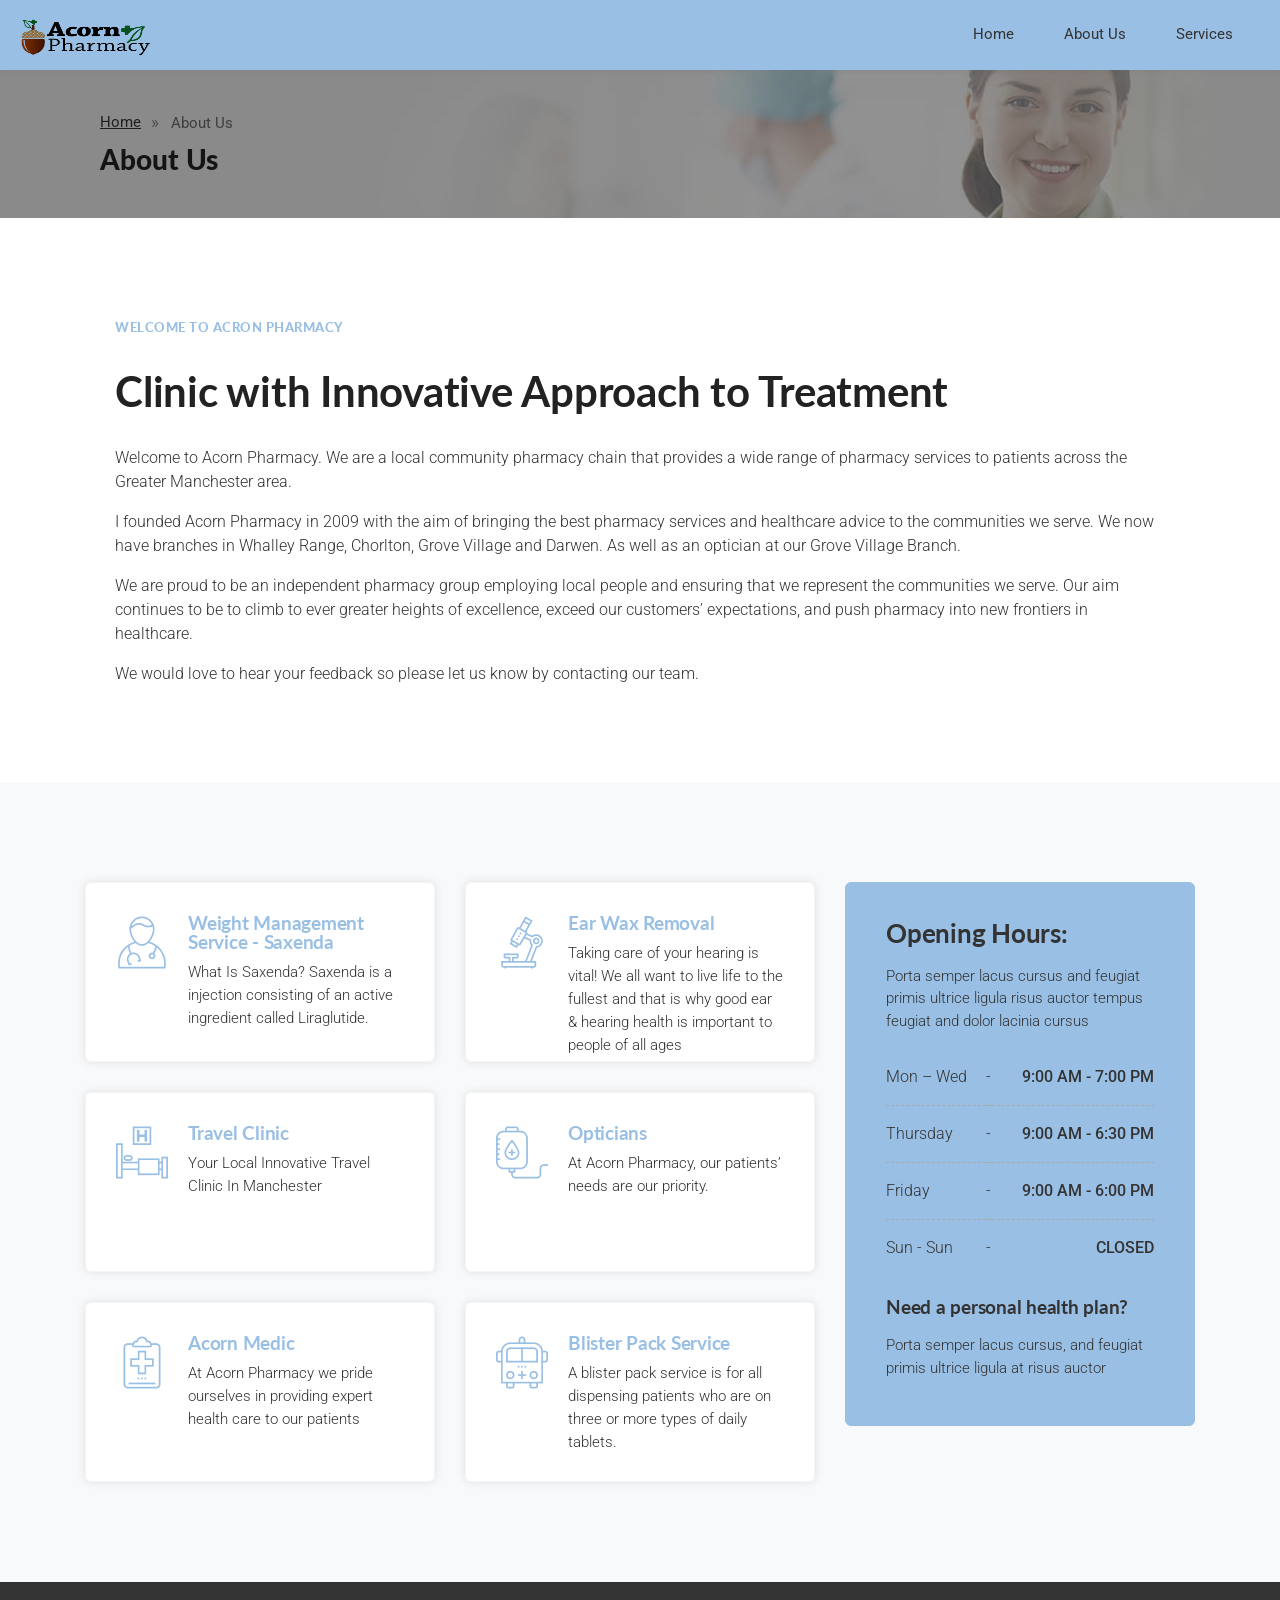
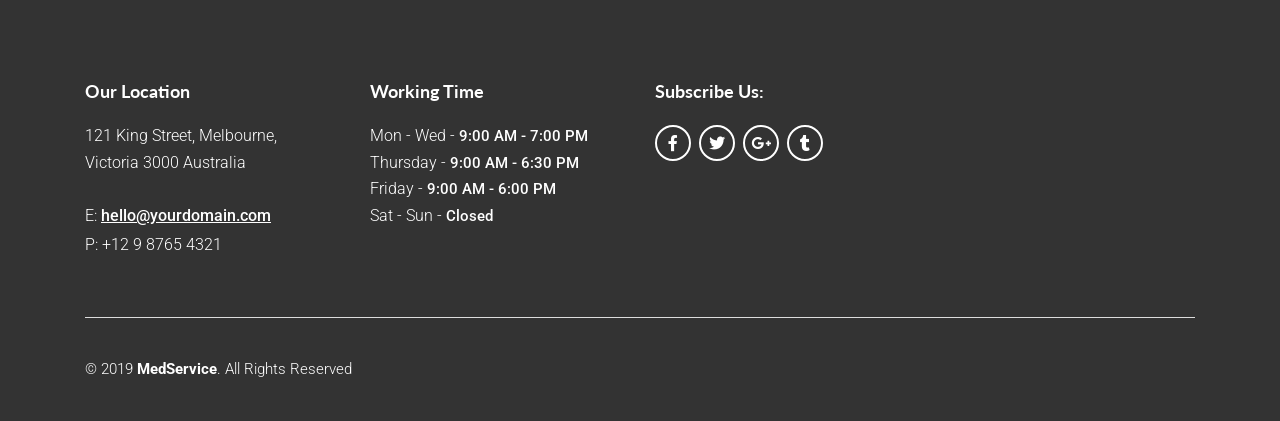
==== commit 04b0ff16: "changes done" ====
--- a/about-us.html
+++ b/about-us.html
@@ -1,123 +1,118 @@
 <!DOCTYPE html>
 <!-- MedService - Medical & Medical Health Landing Page Template design by Jthemes -->
-<!--[if lt IE 7 ]><html class="ie ie6" lang="en"> <![endif]-->
-<!--[if IE 7 ]><html class="ie ie7" lang="en"> <![endif]-->
-<!--[if IE 8 ]><html class="ie ie8" lang="en"> <![endif]-->
+<!--[if lt IE 7]><html class="ie ie6" lang="en"> <![endif]-->
+<!--[if IE 7]><html class="ie ie7" lang="en"> <![endif]-->
+<!--[if IE 8]><html class="ie ie8" lang="en"> <![endif]-->
 <!--[if (gte IE 9)|!(IE)]><!-->
 <html lang="en">
-
-
-
-
-	<head>
-
-		<meta charset="utf-8">
-		<meta http-equiv="X-UA-Compatible" content="IE=edge"/>
-		<meta name="author" content="Jthemes"/>	
-		<meta name="description" content="MedService - Medical & Medical Health Landing Page Template"/>
-		<meta name="keywords" content="Responsive, HTML5 Template, Jthemes, One Page, Landing, Medical, Health, Healthcare, Doctor, Clinic, Care, Hospital">	
-		<meta name="viewport" content="width=device-width, initial-scale=1.0"/>
-				
-  		<!-- SITE TITLE -->
-		<title>MedService - Medical & Medical Health Landing Page Template</title>
-							
-		<!-- FAVICON AND TOUCH ICONS  -->
-		<link rel="shortcut icon" href="images/favicon.ico" type="image/x-icon">
-		<link rel="icon" href="images/favicon.ico" type="image/x-icon">
-		<link rel="apple-touch-icon" sizes="152x152" href="images/apple-touch-icon-152x152.png">
-		<link rel="apple-touch-icon" sizes="120x120" href="images/apple-touch-icon-120x120.png">
-		<link rel="apple-touch-icon" sizes="76x76" href="images/apple-touch-icon-76x76.png">
-		<link rel="apple-touch-icon" href="images/apple-touch-icon.png">
-
-		<!-- GOOGLE FONTS -->
-		<link href="https://fonts.googleapis.com/css?family=Roboto:300,400,500,700,900" rel="stylesheet"> 	
-		<link href="https://fonts.googleapis.com/css?family=Lato:400,700,900" rel="stylesheet"> 
-
-		<!-- BOOTSTRAP CSS -->
-		<link href="css/bootstrap.min.css" rel="stylesheet">
-				
-		<!-- FONT ICONS -->
-		<link href="https://use.fontawesome.com/releases/v5.7.2/css/all.css" integrity="sha384-fnmOCqbTlWIlj8LyTjo7mOUStjsKC4pOpQbqyi7RrhN7udi9RwhKkMHpvLbHG9Sr" rel="stylesheet" crossorigin="anonymous">		
-		<link href="css/flaticon.css" rel="stylesheet">
-
-		<!-- PLUGINS STYLESHEET -->
-		<link href="css/menu.css" rel="stylesheet">	
-		<link id="effect" href="css/dropdown-effects/fade-down.css" media="all" rel="stylesheet">
-		<link href="css/magnific-popup.css" rel="stylesheet">	
-		<link href="css/owl.carousel.min.css" rel="stylesheet">
-		<link href="css/owl.theme.default.min.css" rel="stylesheet">
-		<link href="css/animate.css" rel="stylesheet">
-		<link href="css/jquery.datetimepicker.min.css" rel="stylesheet">
-				
-		<!-- TEMPLATE CSS -->
-		<link href="css/style.css" rel="stylesheet">
-		
-		<!-- RESPONSIVE CSS -->
-		<link href="css/responsive.css" rel="stylesheet"> 
-	
-	</head>
-
-
-
-
-	<body>
-
-
-
-
-		<!-- PRELOADER SPINNER
-		============================================= -->	
-		<div id="loader-wrapper">
-			<div id="loader"><div class="loader-inner"></div></div>
-		</div>
-
-
-
-
-		<!-- PAGE CONTENT
-		============================================= -->	
-		<div id="page" class="page">
-
-
-
-
-			<!-- HEADER
+  <head>
+    <meta charset="utf-8" />
+    <meta http-equiv="X-UA-Compatible" content="IE=edge" />
+    <meta name="author" content="Jthemes" />
+    <meta
+      name="description"
+      content="MedService - Medical & Medical Health Landing Page Template"
+    />
+    <meta
+      name="keywords"
+      content="Responsive, HTML5 Template, Jthemes, One Page, Landing, Medical, Health, Healthcare, Doctor, Clinic, Care, Hospital"
+    />
+    <meta name="viewport" content="width=device-width, initial-scale=1.0" />
+
+    <!-- SITE TITLE -->
+    <title>MedService - Medical & Medical Health Landing Page Template</title>
+
+    <!-- FAVICON AND TOUCH ICONS  -->
+    <link rel="shortcut icon" href="images/favicon.ico" type="image/x-icon" />
+    <link rel="icon" href="images/favicon.ico" type="image/x-icon" />
+    <link
+      rel="apple-touch-icon"
+      sizes="152x152"
+      href="images/apple-touch-icon-152x152.png"
+    />
+    <link
+      rel="apple-touch-icon"
+      sizes="120x120"
+      href="images/apple-touch-icon-120x120.png"
+    />
+    <link
+      rel="apple-touch-icon"
+      sizes="76x76"
+      href="images/apple-touch-icon-76x76.png"
+    />
+    <link rel="apple-touch-icon" href="images/apple-touch-icon.png" />
+
+    <!-- GOOGLE FONTS -->
+    <link
+      href="https://fonts.googleapis.com/css?family=Roboto:300,400,500,700,900"
+      rel="stylesheet"
+    />
+    <link
+      href="https://fonts.googleapis.com/css?family=Lato:400,700,900"
+      rel="stylesheet"
+    />
+
+    <!-- BOOTSTRAP CSS -->
+    <link href="css/bootstrap.min.css" rel="stylesheet" />
+
+    <!-- FONT ICONS -->
+    <link
+      href="https://use.fontawesome.com/releases/v5.7.2/css/all.css"
+      integrity="sha384-fnmOCqbTlWIlj8LyTjo7mOUStjsKC4pOpQbqyi7RrhN7udi9RwhKkMHpvLbHG9Sr"
+      rel="stylesheet"
+      crossorigin="anonymous"
+    />
+    <link href="css/flaticon.css" rel="stylesheet" />
+
+    <!-- PLUGINS STYLESHEET -->
+    <link href="css/menu.css" rel="stylesheet" />
+    <link
+      id="effect"
+      href="css/dropdown-effects/fade-down.css"
+      media="all"
+      rel="stylesheet"
+    />
+    <link href="css/magnific-popup.css" rel="stylesheet" />
+    <link href="css/owl.carousel.min.css" rel="stylesheet" />
+    <link href="css/owl.theme.default.min.css" rel="stylesheet" />
+    <link href="css/animate.css" rel="stylesheet" />
+    <link href="css/jquery.datetimepicker.min.css" rel="stylesheet" />
+
+    <!-- TEMPLATE CSS -->
+    <link href="css/style.css" rel="stylesheet" />
+
+    <!-- RESPONSIVE CSS -->
+    <link href="css/responsive.css" rel="stylesheet" />
+  </head>
+
+  <body>
+    <!-- PRELOADER SPINNER
+		============================================= -->
+    <div id="loader-wrapper">
+      <div id="loader"><div class="loader-inner"></div></div>
+    </div>
+
+    <!-- PAGE CONTENT
+		============================================= -->
+    <div id="page" class="page">
+      <!-- HEADER
 			============================================= -->
-			<header id="header" class="header">
-
-
-				<!-- MOBILE HEADER -->
-			    <div class="wsmobileheader clearfix bg-lightgreen">
-			    	<a id="wsnavtoggle" class="wsanimated-arrow"><span></span></a>
-			    	<span class="smllogo"><img src="images/Acorn_logo.png" width="140" height="50" alt="mobile-logo"/></span>
-			    	<a href="tel:123456789" class="callusbtn"><i class="fas fa-phone"></i></a>
-			 	</div>
-
-
-			 	<!-- HEADER STRIP -->
-			 	<div class="headtoppart bg-color-black">
-			    	<div class="headerwp clearfix">
-
-			    		<!-- Address -->
-			     		<div class="headertopleft">			     			
-			        		<div class="address clearfix"><span><i class="fas fa-map-marker-alt"></i>121 King St,
-			            		Melbourne, VIC 3000 </span> <a href="tel:123456789" class="callusbtn"><i class="fas fa-phone"></i>(800)-569-7890</a>
-			            	</div>
-			     		</div>
-
-			     		<!-- Social Links -->
-					    <div class="headertopright">
-					    	<a class="googleicon" title="Google" href="#"><i class="fab fa-google"></i> <span class="mobiletext02">Google</span></a>
-					        <a class="linkedinicon" title="Linkedin" href="#"><i class="fab fa-linkedin-in"></i> <span class="mobiletext02">Linkedin</span></a>
-					        <a class="twittericon" title="Twitter" href="#"><i class="fab fa-twitter"></i> <span class="mobiletext02">Twitter</span></a>
-					        <a class="facebookicon" title="Facebook" href="#"><i class="fab fa-facebook-f"></i> <span class="mobiletext02">Facebook</span></a>
-				      	</div>
-
-				    </div>
-			  	</div>	<!-- END HEADER STRIP -->
-
-
-			  <div class="wsmainfull menu clearfix">
+      <header id="header" class="header">
+        <div class="wsmobileheader clearfix bg-color-sky-blue">
+          <a id="wsnavtoggle" class="wsanimated-arrow"><span></span></a>
+          <span class="smllogo"
+            ><img
+              src="images/Acorn_logo.png"
+              width="140"
+              height="45"
+              alt="mobile-logo"
+          /></span>
+          <a href="tel:123456789" class="callusbtn"
+            ><i class="fas fa-phone"></i
+          ></a>
+        </div>
+
+        <div class="wsmainfull menu clearfix">
           <div class="wsmainwp clearfix bg-color-sky-blue">
             <!-- LOGO IMAGE -->
             <!-- For Retina Ready displays take a image with double the amount of pixels that your image will be displayed (e.g 360 x 80 pixels) -->
@@ -133,10 +128,13 @@
 
             <!-- MAIN MENU -->
             <nav class="wsmenu clearfix">
-              <ul class="wsmenu-list color-white">
+              <ul class="wsmenu-list black-color">
                 <!-- DROPDOWN MENU -->
                 <li aria-haspopup="true">
-                  <a href="index.html">Home <!-- <span class="wsarrow"></span> --></a>
+                  <a href="index.html"
+                    >Home
+                    <!-- <span class="wsarrow"></span> --></a
+                  >
                   <!-- <ul class="sub-menu">
 					           			<li aria-haspopup="true"><a href="#">Dummy Link Style #1</a></li>
 					              		<li aria-haspopup="true"><a href="#">Dummy Link Style #2</a></li>
@@ -153,10 +151,8 @@
                 <li class="nl-simple" aria-haspopup="true">
                   <a href="all-services.html">Services</a>
                 </li>
-               
+
                 <!-- END PAGES -->
-
-               
 
                 <!-- HIDDEN NAVIGATION MENU BUTTON -->
                 <!-- <li class="nl-simple header-btn" aria-haspopup="true"><a class="green-hover" href="timetable.html">Our Doctors Timetable</a></li>  -->
@@ -170,445 +166,416 @@
         				</div> -->
           </div>
         </div>
-
-			</header>	<!-- END HEADER -->
-
-
-
-
-			<!-- BREADCRUMB
+      </header>
+      <!-- END HEADER -->
+
+      <!-- BREADCRUMB
 			============================================= -->
-			<section>
-
-				<div id="breadcrumb" class="division">
-					<div class="container">
-						<div class="row">						
-							<div class="col">
-								<div class=" breadcrumb-holder">
-	
-									<!-- Breadcrumb Nav -->
-									<nav aria-label="breadcrumb">
-										  <ol class="breadcrumb">
-											<li class="breadcrumb-item"><a href="index.html">Home</a></li>
-											<li class="breadcrumb-item active" aria-current="page">About Us</li>
-										  </ol>
-									</nav>
-	
-									<!-- Title -->
-									<h4 class="h4-sm black-color">About Us</h4>
-	
-								</div>
-							</div>
-						</div>  <!-- End row -->	
-					</div>	<!-- End container -->		
-				</div>	<!-- END BREADCRUMB -->	
-			</section>
-
-
-
-
-			<!-- INFO-4
+      <section>
+        <div id="breadcrumb" class="division">
+          <div class="container">
+            <div class="row">
+              <div class="col">
+                <div class="breadcrumb-holder">
+                  <!-- Breadcrumb Nav -->
+                  <nav aria-label="breadcrumb">
+                    <ol class="breadcrumb">
+                      <li class="breadcrumb-item">
+                        <a href="index.html">Home</a>
+                      </li>
+                      <li class="breadcrumb-item active" aria-current="page">
+                        About Us
+                      </li>
+                    </ol>
+                  </nav>
+
+                  <!-- Title -->
+                  <h4 class="h4-sm black-color">About Us</h4>
+                </div>
+              </div>
+            </div>
+            <!-- End row -->
+          </div>
+          <!-- End container -->
+        </div>
+        <!-- END BREADCRUMB -->
+      </section>
+
+      <!-- INFO-4
 			============================================= -->
-			<section id="info-4" class="wide-100 info-section division">
-				<div class="container">
-
-
-					<!-- TOP ROW -->
-					<div class="top-row mb-80">
-						<div class="row d-flex align-items-center">
-
-
-						<!-- INFO IMAGE -->
-						<div class="col-lg-6">
+      <section id="info-4" class="wide-100 info-section division">
+        <div class="container">
+          <!-- TOP ROW -->
+          <div class="top-row mb-80">
+            <div class="row d-flex align-items-center">
+              <!-- INFO IMAGE -->
+              <!-- 	<div class="col-lg-6">
 							<div class="info-4-img text-center wow fadeInUp" data-wow-delay="0.6s">
 								<img class="img-fluid" src="images/aboutus/welcomeservice.jpg" alt="info-image">
 							</div>
-						</div>
-
-
-						<!-- INFO TEXT -->	
-						<div class="col-lg-6">
-							<div class="txt-block pc-30 wow fadeInUp" data-wow-delay="0.4s">
-
-								<!-- Section ID -->	
-					 			<span class="section-id color-skyblue">Welcome to MedService</span>
-
-								<!-- Title -->
-								<h3 class="h3-md black-color">Clinic with Innovative Approach to Treatment</h3>
-								<p>Welcome to Acorn Pharmacy. We are a local community pharmacy chain that provides a wide range of pharmacy services to patients across the Greater Manchester area.</p>
-								<!-- Text -->
-								<p>I founded Acorn Pharmacy in 2009 with the aim of bringing the best pharmacy services and healthcare advice to the communities we serve. We now have branches in Whalley Range, Chorlton, Grove Village and Darwen. As well as an optician at our Grove Village Branch.
-								</p>
-
-								<!-- Text -->
-								<p>We are proud to be an independent pharmacy group employing local people and ensuring that we represent the communities we serve. Our aim continues to be to climb to ever greater heights of excellence, exceed our customers’ expectations, and push pharmacy into new frontiers in healthcare.
-								</p>
-								<p>We would love to hear your feedback so please let us know by contacting our team.</p>
-								<!-- Singnature -->
-								<div class="singnature mt-35">
-
-									<!-- Text -->
-									<p class="p-small mb-15">Randon Pexon, Head of Clinic</p>
-
-									<!-- Singnature Image -->
-									<!-- Recommended sizes for Retina Ready displays is 400x68px; -->
-									<img class="img-fluid" src="images/aboutus/signature.png" width="200" height="34" alt="signature-image" />	
-
-								</div>
-
-							</div>
-						</div>	<!-- END TEXT BLOCK -->	
-
-						
-						</div>    <!-- End row -->
-					</div>	<!-- END TOP ROW -->
-
-
-					
-
-
-				</div>	   <!-- End container -->
-			</section>	<!-- END INFO-4 -->
-
-
-
-
-			
-
-
-
-			<!-- VIDEO-2
+						</div> -->
+
+              <!-- INFO TEXT -->
+              <div class="col-lg-12">
+                <div class="txt-block pc-30 wow fadeInUp" data-wow-delay="0.4s">
+                  <!-- Section ID -->
+                  <span class="section-id color-skyblue"
+                    >Welcome to Acron Pharmacy</span
+                  >
+
+                  <!-- Title -->
+                  <h3 class="h3-md black-color">
+                    Clinic with Innovative Approach to Treatment
+                  </h3>
+                  <p>
+                    Welcome to Acorn Pharmacy. We are a local community pharmacy
+                    chain that provides a wide range of pharmacy services to
+                    patients across the Greater Manchester area.
+                  </p>
+                  <!-- Text -->
+                  <p>
+                    I founded Acorn Pharmacy in 2009 with the aim of bringing
+                    the best pharmacy services and healthcare advice to the
+                    communities we serve. We now have branches in Whalley Range,
+                    Chorlton, Grove Village and Darwen. As well as an optician
+                    at our Grove Village Branch.
+                  </p>
+
+                  <!-- Text -->
+                  <p>
+                    We are proud to be an independent pharmacy group employing
+                    local people and ensuring that we represent the communities
+                    we serve. Our aim continues to be to climb to ever greater
+                    heights of excellence, exceed our customers’ expectations,
+                    and push pharmacy into new frontiers in healthcare.
+                  </p>
+                  <p>
+                    We would love to hear your feedback so please let us know by
+                    contacting our team.
+                  </p>
+                  <!-- Singnature -->
+                </div>
+              </div>
+              <!-- END TEXT BLOCK -->
+            </div>
+            <!-- End row -->
+          </div>
+          <!-- END TOP ROW -->
+        </div>
+        <!-- End container -->
+      </section>
+      <!-- END INFO-4 -->
+
+      <!-- SERVICES-7
 			============================================= -->
-			<section id="video-2" class="wide-60 video-section division">
-			 	<div class="container">
-			 		<div class="row d-flex align-items-center">
-
-
-			 			<!-- VIDEO LINK -->
-			 			<div class="col-lg-6">
-			 				<div class="video-preview mb-40 text-center wow fadeInUp" data-wow-delay="0.6s">
-
-				 				<!-- Change the link HERE!!! -->						
-								<a class="video-popup1" href="https://www.youtube.com/embed/SZEflIVnhH8">
-
-									<!-- Play Icon --> 							
-									<div class="video-btn play-icon-skyblue">	
-										<div class="video-block-wrapper">
-											<i class="fas fa-play"></i>
-										</div>
-									</div>
-
-									<!-- Preview -->	
-									<img class="img-fluid" src="images/aboutus/video1.png" alt="video-photo" />
-
-								</a>
-
-					 		</div>
-			 			</div>	<!-- END VIDEO LINK -->
-
-
-			 			<!-- VIDEO TEXT -->
-			 			<div class="col-lg-6">
-			 				<div class="txt-block pc-30 mb-40 wow fadeInUp" data-wow-delay="0.4s">
-
-			 					<!-- Section ID -->	
-					 			<span class="section-id color-skyblue">Modern Medicine</span>
-
-			 					<!-- Title -->	
-			 					<h3 class="h3-md black-color">Better Technologies for Better Healthcare</h3>
-
-			 					<!-- CONTENT BOX #1 -->
-								<div class="box-list m-top-15">							
-									<div class="box-list-icon"><i class="fas fa-genderless"></i></div>
-									<p>Nemo ipsam egestas volute turpis dolores ut aliquam quaerat sodales sapien undo pretium
-									   purus feugiat dolor impedit
-									</p>							
-								</div>
-
-								<!-- CONTENT BOX #2 -->
-								<div class="box-list">	
-									<div class="box-list-icon"><i class="fas fa-genderless"></i></div>
-									<p>Gravida quis vehicula magna luctus tempor quisque vel laoreet turpis urna augue, 
-									   viverra a augue eget dictum
-									</p>				
-								</div>
-
-								<!-- CONTENT BOX #3 -->
-								<div class="box-list">	
-									<div class="box-list-icon"><i class="fas fa-genderless"></i></div>
-									<p>Nemo ipsam egestas volute turpis dolores ut aliquam quaerat sodales sapien undo pretium
-									   purus feugiat dolor impedit
-									</p>				
-								</div>
-
-			 				</div>
-			 			</div>
-
-
-			 		</div>	    <!-- End row -->
-			 	</div>	    <!-- End container -->
-			</section>	 <!-- END VIDEO-2 -->
-
-
-
-
-			<!-- SERVICES-7
-			============================================= -->
-			<section id="services-7" class="bg-lightgrey wide-70 servicess-section division">
-				<div class="container">
-					<div class="row">
-
-
-						<!-- SERVICE BOXES -->	
-						<div class="col-lg-8">
-							<div class="row">
-
-
-								<!-- SERVICE BOX #1 -->
-			 					<div class="col-md-6">
-			 						<div class="sbox-7 icon-xs wow fadeInUp" data-wow-delay="0.4s">
-			 							<a href="service-1.html">
-
-				 							<!-- Icon -->
-											<span class="flaticon-137-doctor color-skyblue"></span>
-
-											<!-- Text -->
-											<div class="sbox-7-txt">
-				
-												<!-- Title -->
-												<h5 class="h5-sm color-skyblue">Weight Management Service - Saxenda</h5>
-													
-												<!-- Text -->
-												<p class="p-sm">What Is Saxenda? Saxenda is a injection consisting of an active ingredient called Liraglutide.
-												</p>
-
-											</div>
-
-										</a>
-			 						</div>
-			 					</div>  <!-- END SERVICE BOX #1 -->
-
-
-			 					<!-- SERVICE BOX #2 -->
-			 					<div class="col-md-6">
-			 						<div class="sbox-7 icon-xs wow fadeInUp" data-wow-delay="0.6s">
-			 							<a href="service-2.html">
-
-				 							<!-- Icon -->
-											<span class="flaticon-076-microscope color-skyblue"></span>
-
-											<!-- Text -->
-											<div class="sbox-7-txt">
-				
-												<!-- Title -->
-												<h5 class="h5-sm color-skyblue">Ear Wax Removal</h5>
-													
-												<!-- Text -->
-												<p class="p-sm">Taking care of your hearing is vital! We all want to live life to the fullest and that is why good ear & hearing health is important to people of all ages
-												</p>
-
-											</div>
-
-				 						</a>
-			 						</div>
-			 					</div>  <!-- END SERVICE BOX #2 -->
-
-
-			 					<!-- SERVICE BOX #3 -->
-			 					<div class="col-md-6">
-			 						<div class="sbox-7 icon-xs wow fadeInUp" data-wow-delay="0.8s">
-			 							<a href="service-1.html">
-
-				 							<!-- Icon -->
-											<span class="flaticon-065-hospital-bed color-skyblue"></span>
-
-											<!-- Text -->
-											<div class="sbox-7-txt">
-				
-												<!-- Title -->
-												<h5 class="h5-sm color-skyblue">Travel Clinic</h5>
-													
-												<!-- Text -->
-												<p class="p-sm"> Your Local Innovative Travel Clinic In Manchester
-												</p>
-
-											</div>
-
-				 						</a>
-			 						</div>
-			 					</div>  <!-- END SERVICE BOX #3-->
-
-
-			 					<!-- SERVICE BOX #4 -->
-			 					<div class="col-md-6">
-			 						<div class="sbox-7 icon-xs wow fadeInUp" data-wow-delay="1s">
-			 							<a href="service-2.html">
-
-				 							<!-- Icon -->
-											<span class="flaticon-058-blood-transfusion-2 color-skyblue"></span>
-
-											<!-- Text -->
-											<div class="sbox-7-txt">
-				
-												<!-- Title -->
-												<h5 class="h5-sm color-skyblue">Opticians</h5>
-													
-												<!-- Text -->
-												<p class="p-sm">At Acorn Pharmacy, our patients’ needs are our priority.
-												</p>
-
-											</div>
-
-				 						</a>
-			 						</div>
-			 					</div>  <!-- END SERVICE BOX #4 -->
-
-
-			 					<!-- SERVICE BOX #5 -->
-			 					<div class="col-md-6">
-			 						<div class="sbox-7 icon-xs wow fadeInUp" data-wow-delay="1.2s">
-			 							<a href="service-1.html">
-
-				 							<!-- Icon -->
-											<span class="flaticon-141-clinic-history color-skyblue"></span>
-
-											<!-- Text -->
-											<div class="sbox-7-txt">
-				
-												<!-- Title -->
-												<h5 class="h5-sm color-skyblue">Acorn Medic</h5>
-													
-												<!-- Text -->
-												<p class="p-sm"> At Acorn Pharmacy we pride ourselves in providing expert health care to our patients
-												</p>
-
-											</div>
-
-				 						</a>
-			 						</div>
-			 					</div>  <!-- END SERVICE BOX #5 -->
-
-
-			 					<!-- SERVICE BOX #6 -->
-			 					<div class="col-md-6">
-			 						<div class="sbox-7 icon-xs wow fadeInUp" data-wow-delay="1.4s">
-			 							<a href="service-2.html">
-
-				 							<!-- Icon -->
-											<span class="flaticon-008-ambulance-6 color-skyblue"></span>
-
-											<!-- Text -->
-											<div class="sbox-7-txt">
-				
-												<!-- Title -->
-												<h5 class="h5-sm color-skyblue">Blister Pack Service</h5>
-													
-												<!-- Text -->
-												<p class="p-sm">A blister pack service is for all dispensing patients who are on three or more types of daily tablets. 
-												</p>
-
-											</div>
-
-										</a>
-			 						</div>
-			 					</div>  <!-- END SERVICE BOX #6 -->
-
-			 					
-	 						</div>
-						</div>	<!-- END SERVICE BOXES -->	
-
-
-						<!-- INFO TABLE -->
-						<div class="col-lg-4">
-							<div class="services-7-table skyblue-table mb-30 wow fadeInUp" data-wow-delay="0.6s">
-
-								<!-- Title -->
-								<h4 class="h4-xs">Opening Hours:</h4>
-
-								<!-- Text -->
-								<p class="p-sm">Porta semper lacus cursus and feugiat primis ultrice ligula risus auctor
-								   tempus feugiat and dolor lacinia cursus
-								</p>
-
-								<!-- Table -->
-								<table class="table">
-									<tbody>
-									    <tr>
-									      	<td>Mon – Wed</td>
-									      	<td> - </td>
-									      	<td class="text-right">9:00 AM - 7:00 PM</td>
-									    </tr>
-									    <tr>
-									      	<td>Thursday</td>
-									      	<td> - </td>
-									      	<td class="text-right">9:00 AM - 6:30 PM</td>
-									    </tr>
-									     <tr>
-									      	<td>Friday</td>
-									      	<td> - </td>
-									      	<td class="text-right">9:00 AM - 6:00 PM</td>
-									    </tr>
-									    <tr class="last-tr">
-									      	<td>Sun - Sun</td>
-									      	<td>-</td>
-									      	<td class="text-right">CLOSED</td>
-									   	 </tr>
-									  </tbody>
-								</table>
-
-								<!-- Title -->
-								<h5 class="h5-sm">Need a personal health plan?</h5>
-
-								<!-- Text -->
-								<p class="p-sm">Porta semper lacus cursus, and feugiat primis ultrice ligula at risus auctor</p>
-
-							</div>	
-						</div>	<!-- END INFO TABLE -->
-
-						
-					</div>    <!-- End row -->
-				</div>	   <!-- End container -->
-			</section>	<!-- END SERVICES-7 -->
-
-
-
-
-			
-
-
-			<!-- FOOTER-1
-			============================================= -->
-			<footer id="footer-1" class="bg-image wide-40 footer division bg-color-sky-blue">
-				<div class="container">
-
-
-					<!-- FOOTER CONTENT -->
-					<div class="row">	
-
-
-						<!-- FOOTER INFO -->
-						<div class="col-md-6 col-lg-3 ">
-							<div class="footer-info mb-40">
-
-								<!-- Footer Logo -->
-								<!-- For Retina Ready displays take a image with double the amount of pixels that your image will be displayed (e.g 360 x 80  pixels) -->
-								<img src="images/Acorn_logo.png" width="180" height="55" alt="footer-logo">
-
-								<!-- Text -->	
-								<p class="p-sm mt-20">Aliquam orci nullam tempor sapien gravida donec an enim ipsum porta
-								   justo at velna auctor congue
-								</p>  
-
-								<!-- Social Icons -->
-								<div class="footer-socials-links mt-20">
-									<ul class="foo-socials text-center clearfix">
-
-										<li><a href="#" class="ico-facebook"><i class="fab fa-facebook-f"></i></a></li>
-										<li><a href="#" class="ico-twitter"><i class="fab fa-twitter"></i></a></li>	
-										<li><a href="#" class="ico-google-plus"><i class="fab fa-google-plus-g"></i></a></li>
-										<li><a href="#" class="ico-tumblr"><i class="fab fa-tumblr"></i></a></li>			
-																																				
-										<!--
+      <section
+        id="services-7"
+        class="bg-lightgrey wide-70 servicess-section division"
+      >
+        <div class="container">
+          <div class="row">
+            <!-- SERVICE BOXES -->
+            <div class="col-lg-8">
+              <div class="row">
+                <!-- SERVICE BOX #1 -->
+                <div class="col-md-6">
+                  <div
+                    class="sbox-7 icon-xs wow fadeInUp"
+                    data-wow-delay="0.4s"
+                  >
+                    <a href="service-1.html">
+                      <!-- Icon -->
+                      <span class="flaticon-137-doctor color-skyblue"></span>
+
+                      <!-- Text -->
+                      <div class="sbox-7-txt">
+                        <!-- Title -->
+                        <h5 class="h5-sm color-skyblue">
+                          Weight Management Service - Saxenda
+                        </h5>
+
+                        <!-- Text -->
+                        <p class="p-sm">
+                          What Is Saxenda? Saxenda is a injection consisting of
+                          an active ingredient called Liraglutide.
+                        </p>
+                      </div>
+                    </a>
+                  </div>
+                </div>
+                <!-- END SERVICE BOX #1 -->
+
+                <!-- SERVICE BOX #2 -->
+                <div class="col-md-6">
+                  <div
+                    class="sbox-7 icon-xs wow fadeInUp"
+                    data-wow-delay="0.6s"
+                  >
+                    <a href="service-2.html">
+                      <!-- Icon -->
+                      <span
+                        class="flaticon-076-microscope color-skyblue"
+                      ></span>
+
+                      <!-- Text -->
+                      <div class="sbox-7-txt">
+                        <!-- Title -->
+                        <h5 class="h5-sm color-skyblue">Ear Wax Removal</h5>
+
+                        <!-- Text -->
+                        <p class="p-sm">
+                          Taking care of your hearing is vital! We all want to
+                          live life to the fullest and that is why good ear &
+                          hearing health is important to people of all ages
+                        </p>
+                      </div>
+                    </a>
+                  </div>
+                </div>
+                <!-- END SERVICE BOX #2 -->
+
+                <!-- SERVICE BOX #3 -->
+                <div class="col-md-6">
+                  <div
+                    class="sbox-7 icon-xs wow fadeInUp"
+                    data-wow-delay="0.8s"
+                  >
+                    <a href="service-1.html">
+                      <!-- Icon -->
+                      <span
+                        class="flaticon-065-hospital-bed color-skyblue"
+                      ></span>
+
+                      <!-- Text -->
+                      <div class="sbox-7-txt">
+                        <!-- Title -->
+                        <h5 class="h5-sm color-skyblue">Travel Clinic</h5>
+
+                        <!-- Text -->
+                        <p class="p-sm">
+                          Your Local Innovative Travel Clinic In Manchester
+                        </p>
+                      </div>
+                    </a>
+                  </div>
+                </div>
+                <!-- END SERVICE BOX #3-->
+
+                <!-- SERVICE BOX #4 -->
+                <div class="col-md-6">
+                  <div class="sbox-7 icon-xs wow fadeInUp" data-wow-delay="1s">
+                    <a href="service-2.html">
+                      <!-- Icon -->
+                      <span
+                        class="flaticon-058-blood-transfusion-2 color-skyblue"
+                      ></span>
+
+                      <!-- Text -->
+                      <div class="sbox-7-txt">
+                        <!-- Title -->
+                        <h5 class="h5-sm color-skyblue">Opticians</h5>
+
+                        <!-- Text -->
+                        <p class="p-sm">
+                          At Acorn Pharmacy, our patients’ needs are our
+                          priority.
+                        </p>
+                      </div>
+                    </a>
+                  </div>
+                </div>
+                <!-- END SERVICE BOX #4 -->
+
+                <!-- SERVICE BOX #5 -->
+                <div class="col-md-6">
+                  <div
+                    class="sbox-7 icon-xs wow fadeInUp"
+                    data-wow-delay="1.2s"
+                  >
+                    <a href="service-1.html">
+                      <!-- Icon -->
+                      <span
+                        class="flaticon-141-clinic-history color-skyblue"
+                      ></span>
+
+                      <!-- Text -->
+                      <div class="sbox-7-txt">
+                        <!-- Title -->
+                        <h5 class="h5-sm color-skyblue">Acorn Medic</h5>
+
+                        <!-- Text -->
+                        <p class="p-sm">
+                          At Acorn Pharmacy we pride ourselves in providing
+                          expert health care to our patients
+                        </p>
+                      </div>
+                    </a>
+                  </div>
+                </div>
+                <!-- END SERVICE BOX #5 -->
+
+                <!-- SERVICE BOX #6 -->
+                <div class="col-md-6">
+                  <div
+                    class="sbox-7 icon-xs wow fadeInUp"
+                    data-wow-delay="1.4s"
+                  >
+                    <a href="service-2.html">
+                      <!-- Icon -->
+                      <span
+                        class="flaticon-008-ambulance-6 color-skyblue"
+                      ></span>
+
+                      <!-- Text -->
+                      <div class="sbox-7-txt">
+                        <!-- Title -->
+                        <h5 class="h5-sm color-skyblue">
+                          Blister Pack Service
+                        </h5>
+
+                        <!-- Text -->
+                        <p class="p-sm">
+                          A blister pack service is for all dispensing patients
+                          who are on three or more types of daily tablets.
+                        </p>
+                      </div>
+                    </a>
+                  </div>
+                </div>
+                <!-- END SERVICE BOX #6 -->
+              </div>
+            </div>
+            <!-- END SERVICE BOXES -->
+
+            <!-- INFO TABLE -->
+            <div class="col-lg-4">
+              <div
+                class="services-7-table skyblue-table mb-30 wow fadeInUp"
+                data-wow-delay="0.6s"
+              >
+                <!-- Title -->
+                <h4 class="h4-xs">Opening Hours:</h4>
+
+                <!-- Text -->
+                <p class="p-sm">
+                  Porta semper lacus cursus and feugiat primis ultrice ligula
+                  risus auctor tempus feugiat and dolor lacinia cursus
+                </p>
+
+                <!-- Table -->
+                <table class="table">
+                  <tbody>
+                    <tr>
+                      <td>Mon – Wed</td>
+                      <td>-</td>
+                      <td class="text-right">9:00 AM - 7:00 PM</td>
+                    </tr>
+                    <tr>
+                      <td>Thursday</td>
+                      <td>-</td>
+                      <td class="text-right">9:00 AM - 6:30 PM</td>
+                    </tr>
+                    <tr>
+                      <td>Friday</td>
+                      <td>-</td>
+                      <td class="text-right">9:00 AM - 6:00 PM</td>
+                    </tr>
+                    <tr class="last-tr">
+                      <td>Sun - Sun</td>
+                      <td>-</td>
+                      <td class="text-right">CLOSED</td>
+                    </tr>
+                  </tbody>
+                </table>
+
+                <!-- Title -->
+                <h5 class="h5-sm">Need a personal health plan?</h5>
+
+                <!-- Text -->
+                <p class="p-sm">
+                  Porta semper lacus cursus, and feugiat primis ultrice ligula
+                  at risus auctor
+                </p>
+              </div>
+            </div>
+            <!-- END INFO TABLE -->
+          </div>
+          <!-- End row -->
+        </div>
+        <!-- End container -->
+      </section>
+      <!-- END SERVICES-7 -->
+
+      <footer id="footer-2" class="wide-40 footer division bg-color-black">
+        <div class="container">
+          <!-- FOOTER CONTENT -->
+          <div class="row">
+            <!-- FOOTER CONTACTS -->
+            <div class="col-md-6 col-lg-3">
+              <div class="footer-box mb-40">
+                <!-- Title -->
+                <h5 class="h5-xs">Our Location</h5>
+
+                <!-- Address -->
+                <p>121 King Street, Melbourne,</p>
+                <p>Victoria 3000 Australia</p>
+
+                <!-- Email -->
+                <p class="foo-email mt-20">
+                  E:
+                  <a href="mailto:yourdomain@mail.com">hello@yourdomain.com</a>
+                </p>
+
+                <!-- Phone -->
+                <p>P: +12 9 8765 4321</p>
+              </div>
+            </div>
+
+            <!-- FOOTER WORKING HOURS -->
+            <div class="col-md-6 col-lg-3">
+              <div class="footer-box mb-40">
+                <!-- Title -->
+                <h5 class="h5-xs">Working Time</h5>
+
+                <!-- Working Hours -->
+                <p class="p-sm">Mon - Wed - <span>9:00 AM - 7:00 PM</span></p>
+                <p class="p-sm">Thursday - <span>9:00 AM - 6:30 PM</span></p>
+                <p class="p-sm">Friday - <span>9:00 AM - 6:00 PM</span></p>
+                <p class="p-sm">Sat - Sun - <span>Closed</span></p>
+              </div>
+            </div>
+
+            <!-- FOOTER NEWSLETTER FORM -->
+            <div class="col-md-6 col-lg-3">
+              <div class="footer-form mb-20">
+                <!-- Title -->
+                <h5 class="h5-xs">Subscribe Us:</h5>
+
+                <!-- Text -->
+                <div class="footer-socials-links mt-20">
+                  <ul class="foo-socials text-center clearfix">
+                    <li>
+                      <a href="#" class="ico-facebook"
+                        ><i class="fab fa-facebook-f"></i
+                      ></a>
+                    </li>
+                    <li>
+                      <a href="#" class="ico-twitter"
+                        ><i class="fab fa-twitter"></i
+                      ></a>
+                    </li>
+                    <li>
+                      <a href="#" class="ico-google-plus"
+                        ><i class="fab fa-google-plus-g"></i
+                      ></a>
+                    </li>
+                    <li>
+                      <a href="#" class="ico-tumblr"
+                        ><i class="fab fa-tumblr"></i
+                      ></a>
+                    </li>
+
+                    <!--
 										<li><a href="#" class="ico-behance"><i class="fab fa-behance"></i></a></li>	
 										<li><a href="#" class="ico-dribbble"><i class="fab fa-dribbble"></i></a></li>											
 										<li><a href="#" class="ico-instagram"><i class="fab fa-instagram"></i></a></li>	
@@ -618,135 +585,71 @@
 										<li><a href="#" class="ico-vk"><i class="fab fa-vk"></i></a></li>
 										<li><a href="#" class="ico-yelp"><i class="fab fa-yelp"></i></a></li>
 										<li><a href="#" class="ico-yahoo"><i class="fab fa-yahoo"></i></a></li>
-									    -->	
-
-									</ul>									
-								</div>	
-							
-							</div>		
-						</div>
-
-
-						<!-- FOOTER CONTACTS -->
-						<div class="col-md-6 col-lg-3">
-							<div class="footer-box mb-40">
-							
-								<!-- Title -->
-								<h5 class="h5-xs">Our Location</h5>
-
-								<!-- Address -->
-								<p>121 King Street, Melbourne,</p> 
-								<p>Victoria 3000 Australia</p>
-								
-								<!-- Email -->
-								<p class="foo-email mt-20">E: <a href="mailto:yourdomain@mail.com">hello@yourdomain.com</a></p>
-
-								<!-- Phone -->
-								<p>P: +12 9 8765 4321</p>
-
-							</div>
-						</div>
-
-
-						<!-- FOOTER WORKING HOURS -->
-						<div class="col-md-6 col-lg-3">
-							<div class="footer-box mb-40">
-							
-								<!-- Title -->
-								<h5 class="h5-xs">Working Time</h5>
-
-								<!-- Working Hours -->
-								<p class="p-sm">Mon - Wed - <span>9:00 AM - 7:00 PM</span></p>
-								<p class="p-sm">Thursday - <span>9:00 AM - 6:30 PM</span></p>
-								<p class="p-sm">Friday - <span>9:00 AM - 6:00 PM</span></p>
-								<p class="p-sm">Sat - Sun - <span>Closed</span></p>										
-
-							</div>
-						</div>
-
-
-						<!-- FOOTER PHONE NUMBER -->
-						<div class="col-md-6 col-lg-3">
-							<div class="footer-box mb-40">
-												
-								<!-- Title -->
-								<h5 class="h5-xs">Emergency Cases</h5>
-
-								<!-- Footer List -->
-								<h5 class="h5-xl white-color">1-800-123-4560</h5>
-
-								<!-- Text -->	
-								<p class="p-sm mt-15">Aliquam orci nullam undo tempor sapien gravida donec enim ipsum porta
-								   justo velna aucto magna
-								</p> 																												
-
-							</div>
-						</div>	
-
-
-					</div>	  <!-- END FOOTER CONTENT -->
-
-
-					<!-- FOOTER COPYRIGHT -->
-					<div class="bottom-footer">
-						<div class="row">
-							<div class="col-md-12">
-								<p class="footer-copyright">&copy; 2019 <span>MedService</span>. All Rights Reserved</p>
-							</div>
-						</div>
-					</div>
-
-
-				</div>	   <!-- End container -->										
-			</footer>	<!-- END FOOTER-1 -->
-
-
-
-
-		</div>	<!-- END PAGE CONTENT -->
-
-
-
-		<!-- EXTERNAL SCRIPTS
-		============================================= -->	
-		<script src="js/jquery-3.3.1.min.js"></script>
-		<script src="js/bootstrap.min.js"></script>	
-		<script src="js/modernizr.custom.js"></script>
-		<script src="js/jquery.easing.js"></script>
-		<script src="js/jquery.appear.js"></script>
-		<script src="js/jquery.stellar.min.js"></script>	
-		<script src="js/menu.js"></script>
-		<script src="js/sticky.js"></script>
-		<script src="js/jquery.scrollto.js"></script>
-		<script src="js/materialize.js"></script>	
-		<script src="js/owl.carousel.min.js"></script>
-		<script src="js/jquery.magnific-popup.min.js"></script>	
-		<script src="js/imagesloaded.pkgd.min.js"></script>
-		<script src="js/isotope.pkgd.min.js"></script>
-		<script src="js/hero-form.js"></script>
-		<script src="js/contact-form.js"></script>
-		<script src="js/comment-form.js"></script>
-		<script src="js/appointment-form.js"></script>
-		<script src="js/jquery.datetimepicker.full.js"></script>		
-		<script src="js/jquery.validate.min.js"></script>	
-		<script src="js/jquery.ajaxchimp.min.js"></script>
-		<script src="js/wow.js"></script>	
-	
-		<!-- Custom Script -->		
-		<script src="js/custom.js"></script>
-
-		<script> 
-			new WOW().init();
-		</script>
-
-		<!-- HTML5 shim, for IE6-8 support of HTML5 elements. All other JS at the end of file. -->
-		<!-- [if lt IE 9]>
+									    -->
+                  </ul>
+                </div>
+              </div>
+            </div>
+            <!-- END FOOTER NEWSLETTER FORM -->
+          </div>
+          <!-- END FOOTER CONTENT -->
+
+          <!-- FOOTER COPYRIGHT -->
+          <div class="bottom-footer">
+            <div class="row">
+              <div class="col-md-12">
+                <p class="footer-copyright">
+                  &copy; 2019 <span>MedService</span>. All Rights Reserved
+                </p>
+              </div>
+            </div>
+          </div>
+        </div>
+        <!-- End container -->
+      </footer>
+    </div>
+    <!-- END PAGE CONTENT -->
+
+    <!-- EXTERNAL SCRIPTS
+		============================================= -->
+    <script src="js/jquery-3.3.1.min.js"></script>
+    <script src="js/bootstrap.min.js"></script>
+    <script src="js/modernizr.custom.js"></script>
+    <script src="js/jquery.easing.js"></script>
+    <script src="js/jquery.appear.js"></script>
+    <script src="js/jquery.stellar.min.js"></script>
+    <script src="js/menu.js"></script>
+    <script src="js/sticky.js"></script>
+    <script src="js/jquery.scrollto.js"></script>
+    <script src="js/materialize.js"></script>
+    <script src="js/owl.carousel.min.js"></script>
+    <script src="js/jquery.magnific-popup.min.js"></script>
+    <script src="js/imagesloaded.pkgd.min.js"></script>
+    <script src="js/isotope.pkgd.min.js"></script>
+    <script src="js/hero-form.js"></script>
+    <script src="js/contact-form.js"></script>
+    <script src="js/comment-form.js"></script>
+    <script src="js/appointment-form.js"></script>
+    <script src="js/jquery.datetimepicker.full.js"></script>
+    <script src="js/jquery.validate.min.js"></script>
+    <script src="js/jquery.ajaxchimp.min.js"></script>
+    <script src="js/wow.js"></script>
+
+    <!-- Custom Script -->
+    <script src="js/custom.js"></script>
+
+    <script>
+      new WOW().init();
+    </script>
+
+    <!-- HTML5 shim, for IE6-8 support of HTML5 elements. All other JS at the end of file. -->
+    <!-- [if lt IE 9]>
 			<script src="js/html5shiv.js" type="text/javascript"></script>
 			<script src="js/respond.min.js" type="text/javascript"></script>
 		<![endif] -->
 
-		<!-- Google Analytics: Change UA-XXXXX-X to be your site's ID. Go to http://www.google.com/analytics/ for more information. -->	
-		<!--
+    <!-- Google Analytics: Change UA-XXXXX-X to be your site's ID. Go to http://www.google.com/analytics/ for more information. -->
+    <!--
 		<script>
 			window.ga=window.ga||function(){(ga.q=ga.q||[]).push(arguments)};ga.l=+new Date;
 			ga('create', 'UA-XXXXX-Y', 'auto');
@@ -754,10 +657,6 @@
 		</script>
 		<script async src='https://www.google-analytics.com/analytics.js'></script>
 		-->
-		<!-- End Google Analytics -->
-
-	</body>
-
-
-
-</html>	+    <!-- End Google Analytics -->
+  </body>
+</html>
--- a/css/menu.css
+++ b/css/menu.css
@@ -173,13 +173,16 @@
   color: #666;
 } */
 .wsmenu >.wsmenu-list > li a {
-  color: #CCC;
+  color: #333333;
 }
 .wsmenu >.wsmenu-list.color-white > li a {
   color: #fff;
 }
 .wsmenu >.wsmenu-list.color-white > li:hover {
   color: #333333;
+}
+.wsmenu >.wsmenu-list.black-color > li:hover > a {
+  color: #fff;
 }
 
 .wsmenu >.wsmenu-list > li:hover > a {
--- a/css/style.css
+++ b/css/style.css
@@ -1537,6 +1537,20 @@
     position: absolute;
     left: 0;
     top: 0;
+    opacity: 0.7;
+}
+.blog-post-img,
+.img-fluid {
+  position: relative;
+}
+.blog-post-img::after {
+  content: "";
+    background: #000;
+    width: 100%;
+    height: 100%;
+    position: absolute;
+    left: 0;
+    top: 0;
     opacity: 0.4;
 }
 #carousel-slide-1 span,
@@ -2633,8 +2647,9 @@
 }
 .services-7-table.skyblue-table h4,
 .services-7-table.skyblue-table td,
+.services-7-table.skyblue-table p,
 .services-7-table.skyblue-table h5 {
-  color: #fff;
+  color: #333333;
 }
 .services-7-table h5,
 .services-7-table h4 {
@@ -6031,6 +6046,12 @@
 .bg-color-black {
   background-color: #333333;
 }
+.bg-color-black p,
+.bg-color-black h5,
+.bg-color-black span,
+.bg-color-black a {
+  color: white !important;
+}
 .btn-skyblue {
   color: #fff;
   background-color: #99bfe4;
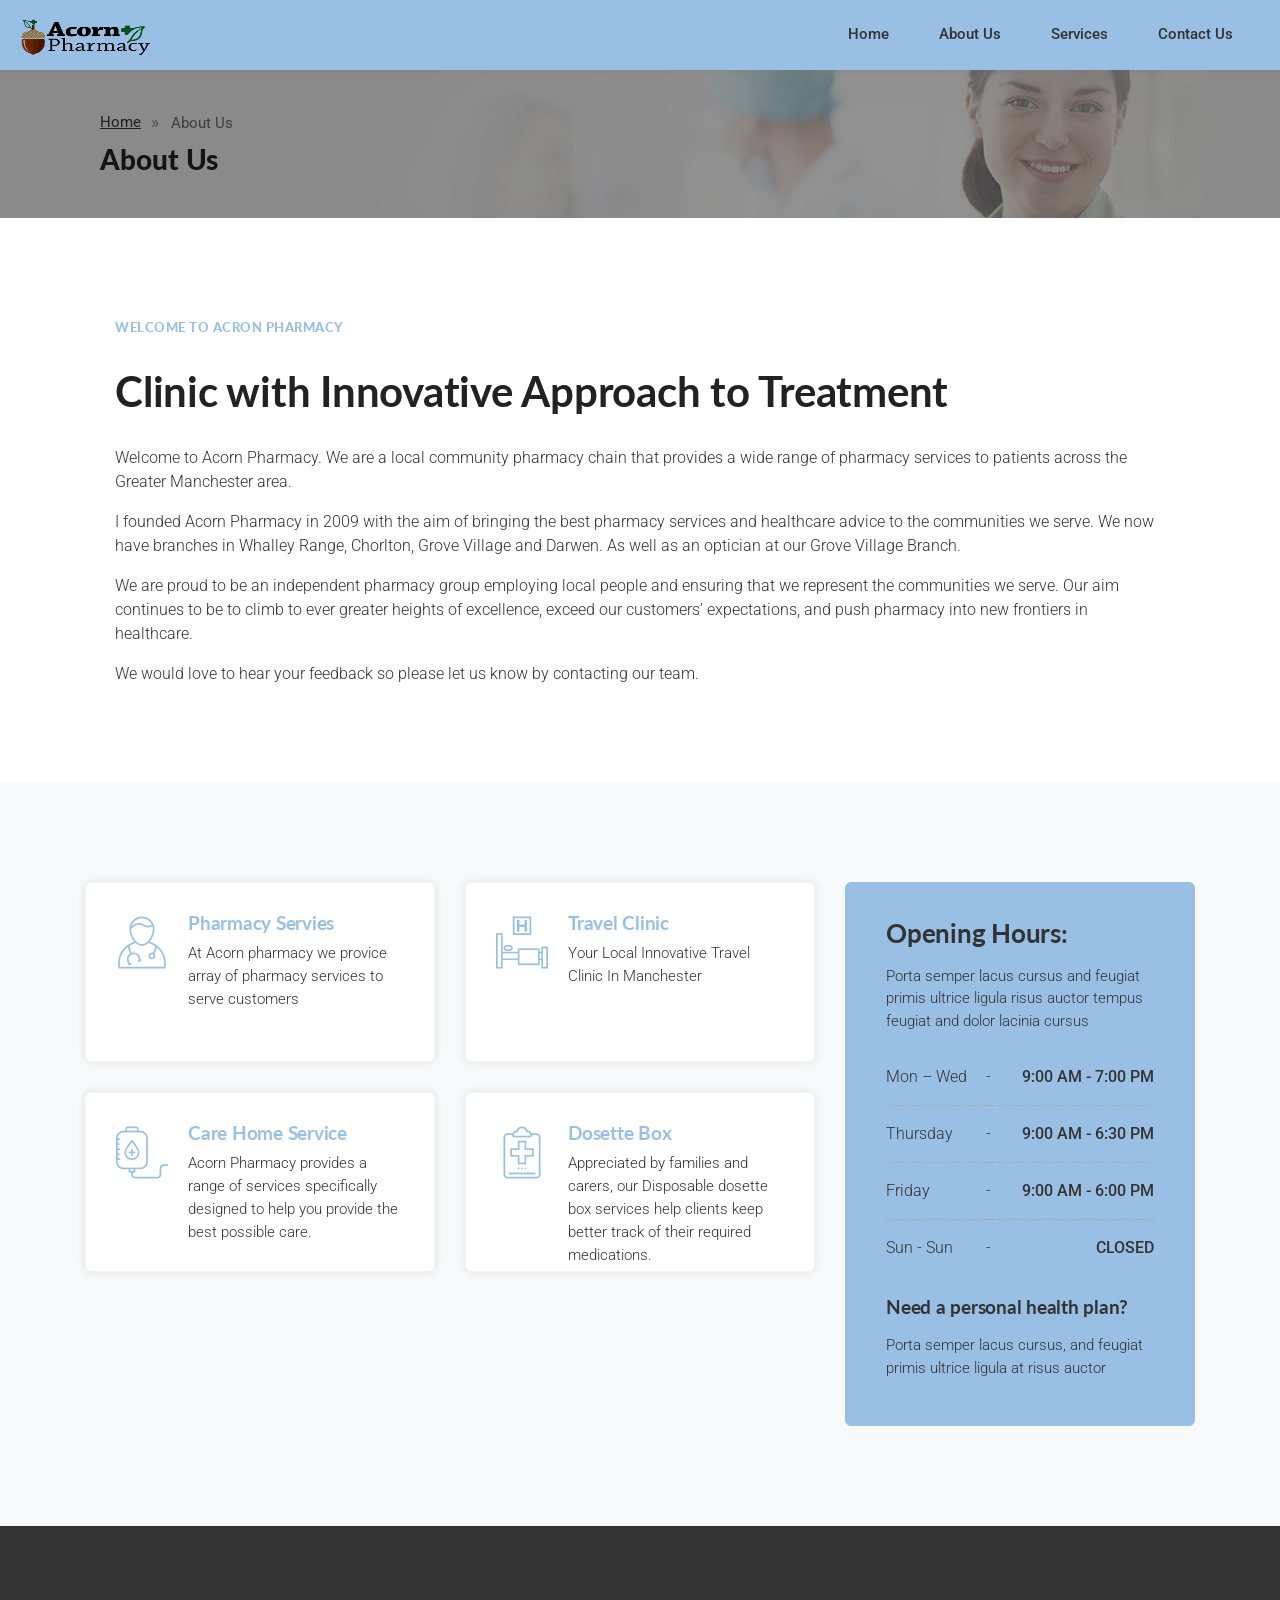
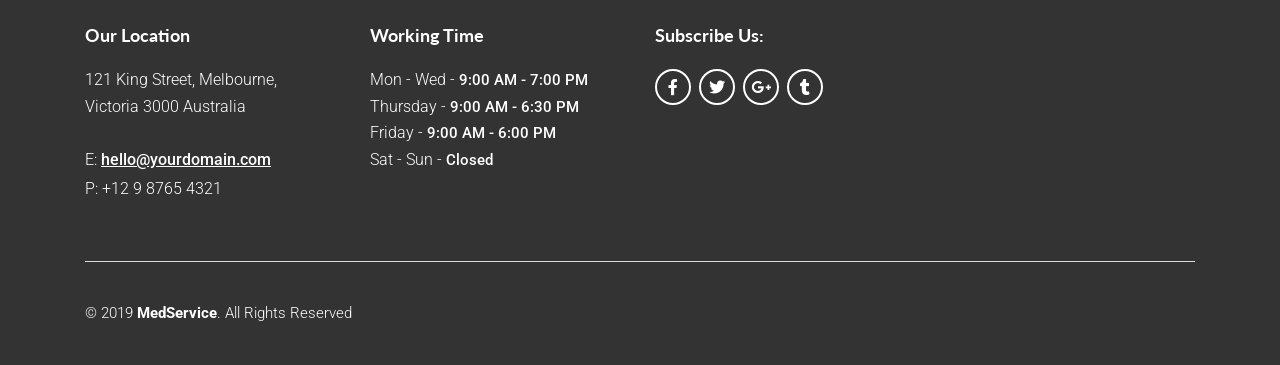
==== commit 4d367435: "added contact us page" ====
--- a/about-us.html
+++ b/about-us.html
@@ -151,7 +151,9 @@
                 <li class="nl-simple" aria-haspopup="true">
                   <a href="all-services.html">Services</a>
                 </li>
-
+                <li class="nl-simple" aria-haspopup="true">
+                  <a href="contacts-2.html">Contact Us</a>
+                </li>
                 <!-- END PAGES -->
 
                 <!-- HIDDEN NAVIGATION MENU BUTTON -->
@@ -290,49 +292,18 @@
                       <!-- Text -->
                       <div class="sbox-7-txt">
                         <!-- Title -->
-                        <h5 class="h5-sm color-skyblue">
-                          Weight Management Service - Saxenda
-                        </h5>
+                        <h5 class="h5-sm color-skyblue">Pharmacy Servies</h5>
 
                         <!-- Text -->
                         <p class="p-sm">
-                          What Is Saxenda? Saxenda is a injection consisting of
-                          an active ingredient called Liraglutide.
+                          At Acorn pharmacy we provice array of pharmacy
+                          services to serve customers
                         </p>
                       </div>
                     </a>
                   </div>
                 </div>
                 <!-- END SERVICE BOX #1 -->
-
-                <!-- SERVICE BOX #2 -->
-                <div class="col-md-6">
-                  <div
-                    class="sbox-7 icon-xs wow fadeInUp"
-                    data-wow-delay="0.6s"
-                  >
-                    <a href="service-2.html">
-                      <!-- Icon -->
-                      <span
-                        class="flaticon-076-microscope color-skyblue"
-                      ></span>
-
-                      <!-- Text -->
-                      <div class="sbox-7-txt">
-                        <!-- Title -->
-                        <h5 class="h5-sm color-skyblue">Ear Wax Removal</h5>
-
-                        <!-- Text -->
-                        <p class="p-sm">
-                          Taking care of your hearing is vital! We all want to
-                          live life to the fullest and that is why good ear &
-                          hearing health is important to people of all ages
-                        </p>
-                      </div>
-                    </a>
-                  </div>
-                </div>
-                <!-- END SERVICE BOX #2 -->
 
                 <!-- SERVICE BOX #3 -->
                 <div class="col-md-6">
@@ -373,12 +344,13 @@
                       <!-- Text -->
                       <div class="sbox-7-txt">
                         <!-- Title -->
-                        <h5 class="h5-sm color-skyblue">Opticians</h5>
+                        <h5 class="h5-sm color-skyblue">Care Home Service</h5>
 
                         <!-- Text -->
                         <p class="p-sm">
-                          At Acorn Pharmacy, our patients’ needs are our
-                          priority.
+                          Acorn Pharmacy provides a range of services
+                          specifically designed to help you provide the best
+                          possible care.
                         </p>
                       </div>
                     </a>
@@ -401,48 +373,19 @@
                       <!-- Text -->
                       <div class="sbox-7-txt">
                         <!-- Title -->
-                        <h5 class="h5-sm color-skyblue">Acorn Medic</h5>
+                        <h5 class="h5-sm color-skyblue">Dosette Box</h5>
 
                         <!-- Text -->
                         <p class="p-sm">
-                          At Acorn Pharmacy we pride ourselves in providing
-                          expert health care to our patients
+                          Appreciated by families and carers, our Disposable
+                          dosette box services help clients keep better
+                          track of their required medications.
                         </p>
                       </div>
-                    </a>
+                    </a> 
                   </div>
                 </div>
-                <!-- END SERVICE BOX #5 -->
-
-                <!-- SERVICE BOX #6 -->
-                <div class="col-md-6">
-                  <div
-                    class="sbox-7 icon-xs wow fadeInUp"
-                    data-wow-delay="1.4s"
-                  >
-                    <a href="service-2.html">
-                      <!-- Icon -->
-                      <span
-                        class="flaticon-008-ambulance-6 color-skyblue"
-                      ></span>
-
-                      <!-- Text -->
-                      <div class="sbox-7-txt">
-                        <!-- Title -->
-                        <h5 class="h5-sm color-skyblue">
-                          Blister Pack Service
-                        </h5>
-
-                        <!-- Text -->
-                        <p class="p-sm">
-                          A blister pack service is for all dispensing patients
-                          who are on three or more types of daily tablets.
-                        </p>
-                      </div>
-                    </a>
-                  </div>
-                </div>
-                <!-- END SERVICE BOX #6 -->
+             
               </div>
             </div>
             <!-- END SERVICE BOXES -->
--- a/css/menu.css
+++ b/css/menu.css
@@ -174,6 +174,7 @@
 } */
 .wsmenu >.wsmenu-list > li a {
   color: #333333;
+  font-weight: 500;
 }
 .wsmenu >.wsmenu-list.color-white > li a {
   color: #fff;
--- a/css/style.css
+++ b/css/style.css
@@ -2394,9 +2394,9 @@
 .bg-light-grey.sbox-3 p {
   color: #000;
 }
-.bg-light-grey.sbox-3 h5 {
+/* .bg-light-grey.sbox-3 h5 {
   color: #99bfe4;
-}
+} */
 
 .bg-black-color { background-color: #231F20;}
 .sbox-3.icon-sm.bg-light-grey {
@@ -4074,12 +4074,12 @@
 
 .reviews-section .owl-theme .owl-dots .owl-dot span {
   background: transparent;
-  border: 2px solid #004861;
+  border: 2px solid #333333;
 }
 
 .reviews-section .owl-theme .owl-dots .owl-dot.active span, 
 .reviews-section .owl-theme .owl-dots .owl-dot:hover span {
-  background: #004861;
+  background: #333333;
 }
 
 
@@ -4121,11 +4121,25 @@
 }
 
 #banner-8 {
-  background-image: url(../images/banner-8.jpg);
+  background-image: url(../images/carousel/carousel_image.jpeg);
   padding-top: 100px;
   padding-bottom: 100px;
-}
-
+  position: relative;
+}
+#banner-8::after {
+  content: "";
+    background: #000;
+    width: 100%;
+    height: 100%;
+    position: absolute;
+    left: 0;
+    top: 0;
+    opacity: 0.6;
+}
+#banner-8 .banner-txt {
+  z-index: 110001;
+  position: inherit;
+}
 #banner-5 .container {
   overflow: hidden;
 }
@@ -6079,4 +6093,57 @@
 }
 #services-7 .sbox-7 {
   height: 180px;
+}
+.services-card:hover {
+  transition: 0.3s ease-in;
+  box-shadow: 0px 2px 10px #ccc;
+}
+.services-card:hover h5 {
+  transition: 0.3s ease-in;
+ color: #99bfe4;
+}
+.blog-post.wow:hover a {
+  color: #99bfe4;
+}
+
+.accordion {
+  background-color: #99bfe4;
+  color: #444;
+  cursor: pointer;
+  padding: 18px;
+  width: 100%;
+  border: none;
+  text-align: left;
+  outline: none;
+  font-size: 15px;
+  transition: 0.4s;
+  margin-bottom: 10px;
+  border-radius: 10px;
+}
+
+.active,
+.accordion:hover {
+  /* background-color: #ccc; */
+}
+
+.panel {
+  padding: 0 18px;
+  background-color: white;
+  max-height: 0;
+  overflow: hidden;
+  transition: max-height 0.3s ease-out;
+}
+.panel p,
+.panel li {
+  font-size: 14px;
+  color: black;
+  font-weight: 400;
+}
+.service li {
+  list-style-type:disc ;
+}
+.service-text p{
+  font-size: 15px;
+  color: black;
+  font-weight: 350;
 }
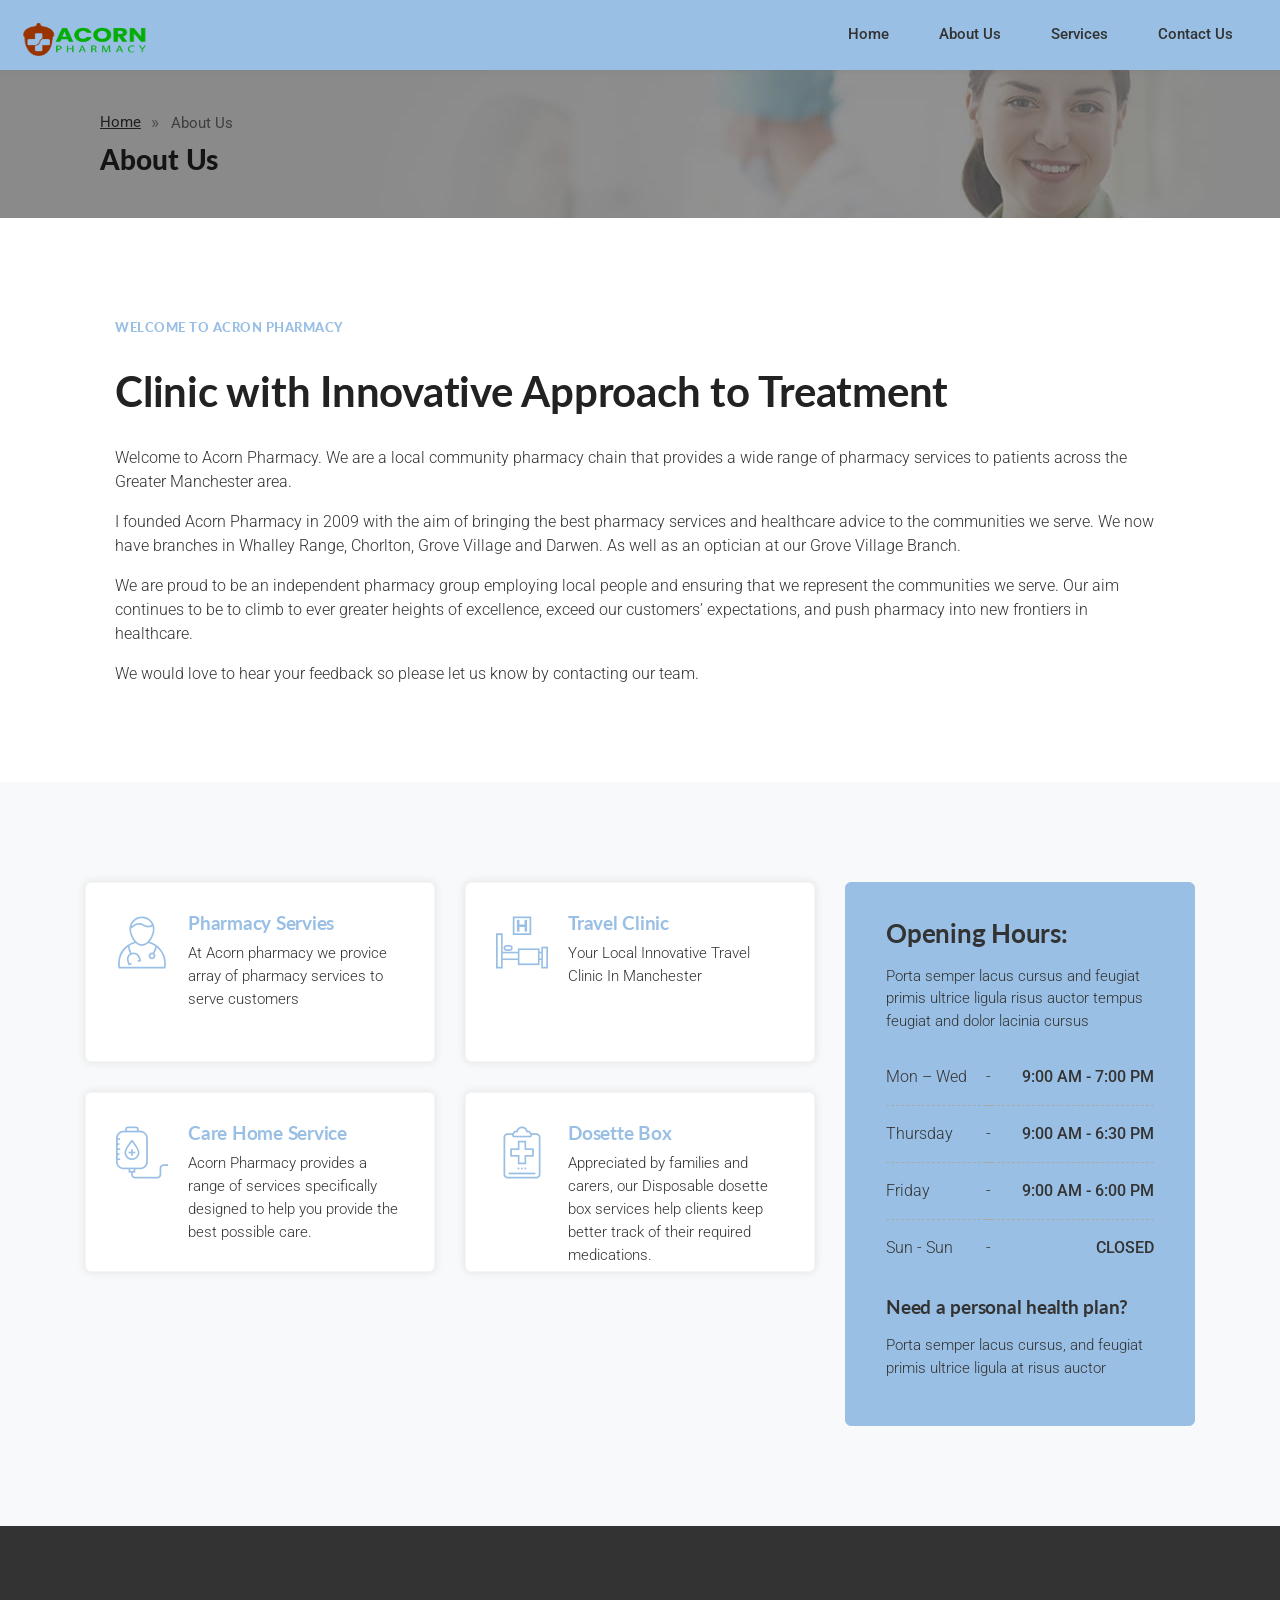
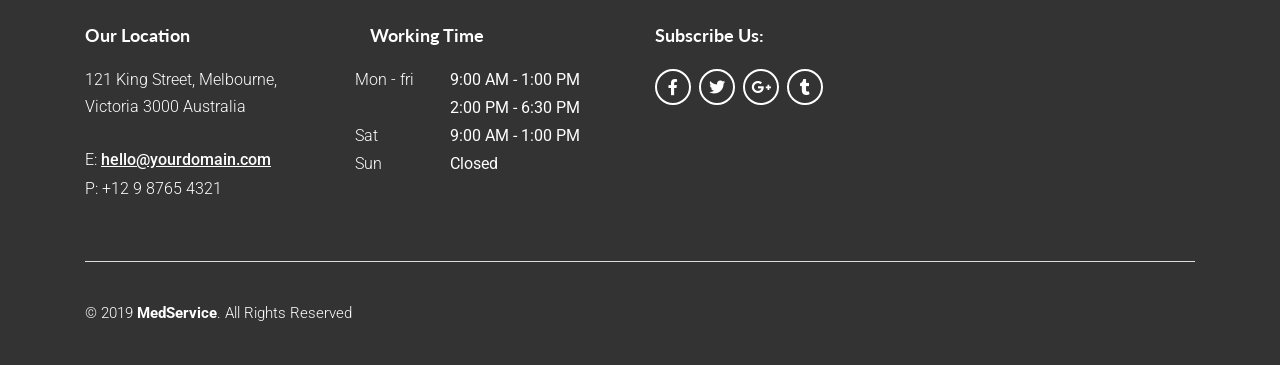
==== commit 6e042fb1: "home page observations" ====
--- a/about-us.html
+++ b/about-us.html
@@ -479,12 +479,22 @@
               <div class="footer-box mb-40">
                 <!-- Title -->
                 <h5 class="h5-xs">Working Time</h5>
-
-                <!-- Working Hours -->
-                <p class="p-sm">Mon - Wed - <span>9:00 AM - 7:00 PM</span></p>
-                <p class="p-sm">Thursday - <span>9:00 AM - 6:30 PM</span></p>
-                <p class="p-sm">Friday - <span>9:00 AM - 6:00 PM</span></p>
-                <p class="p-sm">Sat - Sun - <span>Closed</span></p>
+                <div class="row no-padding">
+                  <p class="p-sm col-md-4 padding-0">Mon - fri</p>
+                  <span class="col-md-8 padding-0">9:00 AM - 1:00 PM</span>
+                </div>
+                <div class="row no-padding">
+                  <p class="p-sm col-md-4 padding-0"></p>
+                  <span class="col-md-8 padding-0">2:00 PM - 6:30 PM</span>
+                </div>
+                <div class="row no-padding">
+                  <p class="p-sm col-md-4 padding-0">Sat</p>
+                  <span class="col-md-8 padding-0">9:00 AM - 1:00 PM</span>
+                </div>
+                <div class="row no-padding">
+                  <p class="p-sm col-md-4 padding-0">Sun</p>
+                  <span class="col-md-8 padding-0">Closed</span>
+                </div>
               </div>
             </div>
 
--- a/css/style.css
+++ b/css/style.css
@@ -6146,4 +6146,13 @@
   font-size: 15px;
   color: black;
   font-weight: 350;
+}
+
+.padding-0 {
+  padding: 0;
+}
+.no-padding span {
+  font-weight: 400;
+  padding-bottom: 7px;
+  line-height: 21px;
 }
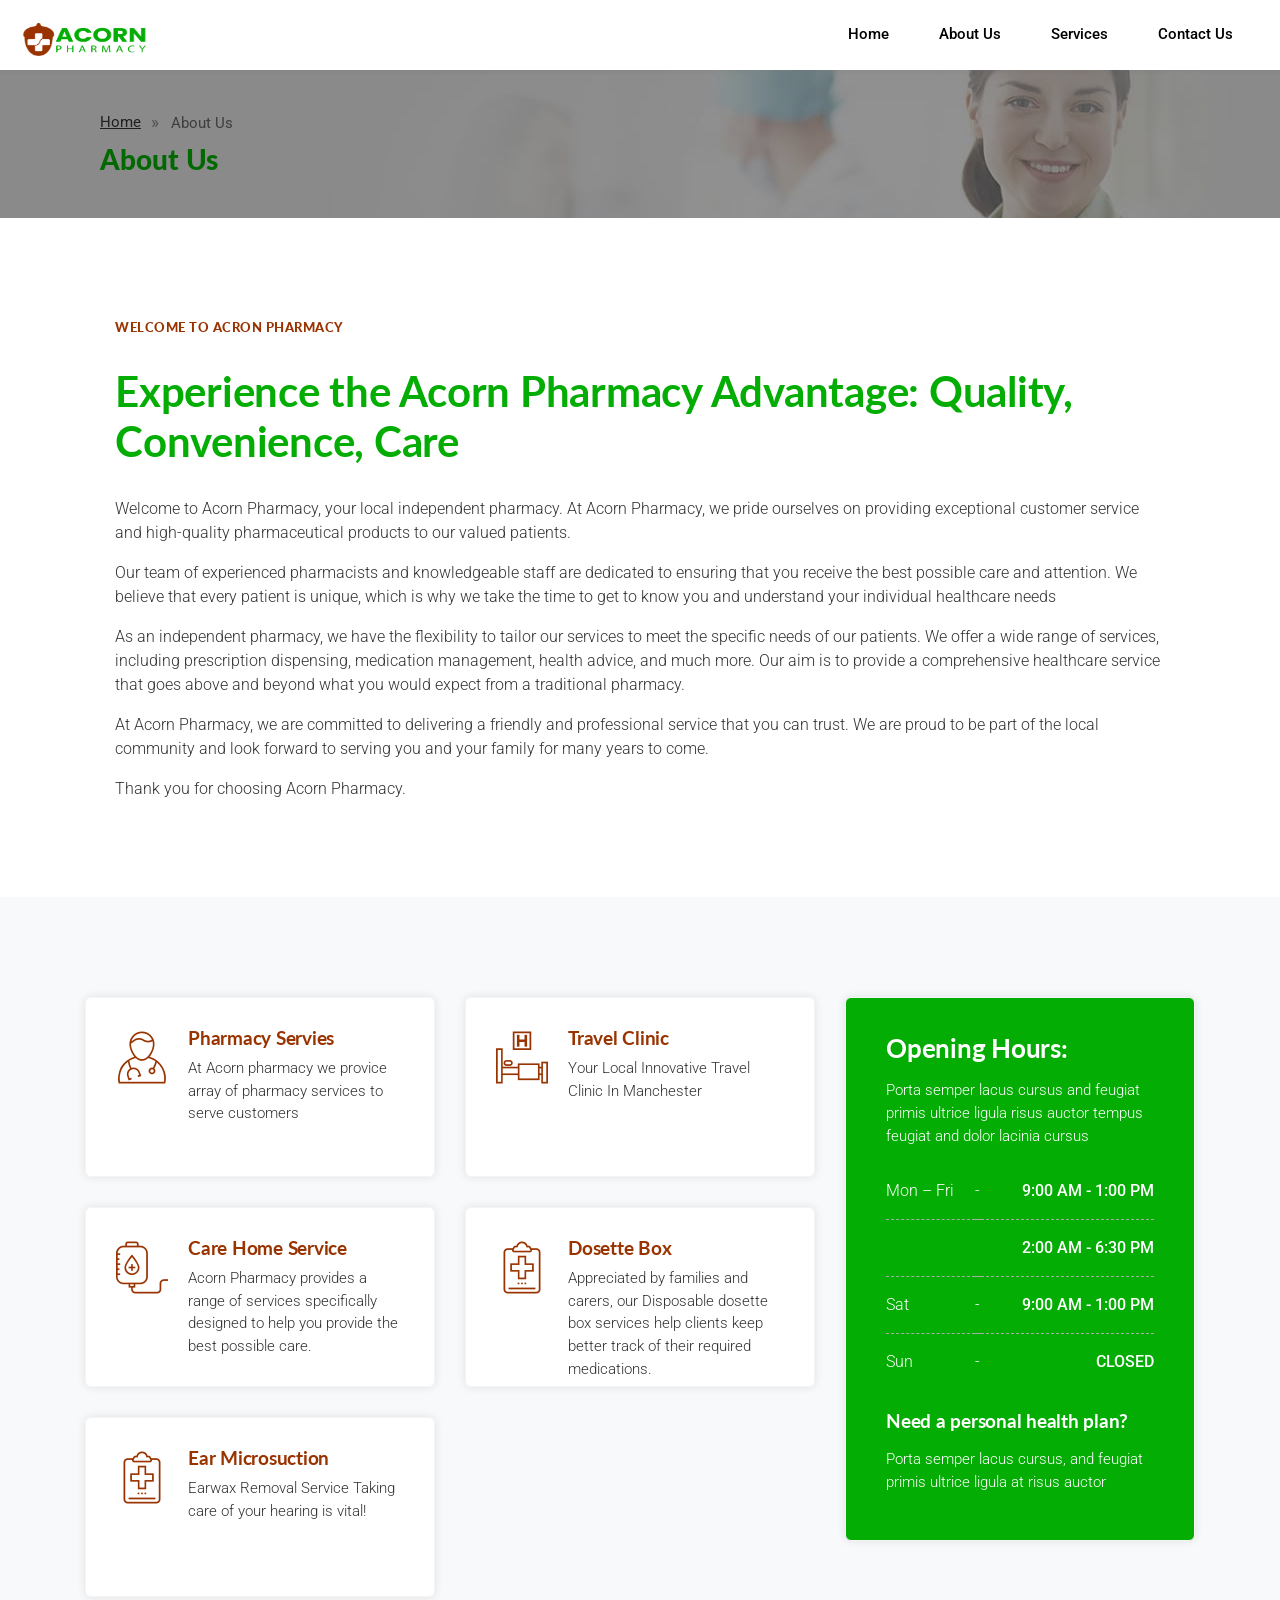
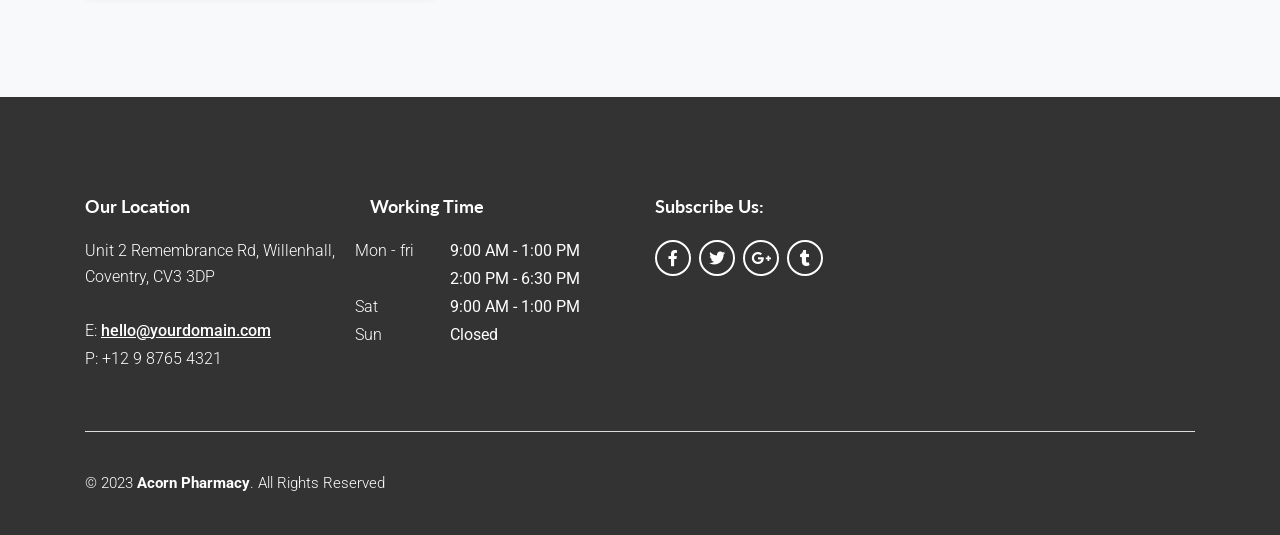
==== commit ef344ad6: "contect changes and color scheme changes done" ====
--- a/about-us.html
+++ b/about-us.html
@@ -23,8 +23,8 @@
     <title>MedService - Medical & Medical Health Landing Page Template</title>
 
     <!-- FAVICON AND TOUCH ICONS  -->
-    <link rel="shortcut icon" href="images/favicon.ico" type="image/x-icon" />
-    <link rel="icon" href="images/favicon.ico" type="image/x-icon" />
+     <link rel="shortcut icon" href="images/icons/favicon.ico" type="image/x-icon" />
+    <link rel="icon" href="images/icons/favicon.ico" type="image/x-icon" />
     <link
       rel="apple-touch-icon"
       sizes="152x152"
@@ -98,7 +98,7 @@
       <!-- HEADER
 			============================================= -->
       <header id="header" class="header">
-        <div class="wsmobileheader clearfix bg-color-sky-blue">
+        <div class="wsmobileheader clearfix bg-color-white">
           <a id="wsnavtoggle" class="wsanimated-arrow"><span></span></a>
           <span class="smllogo"
             ><img
@@ -113,7 +113,7 @@
         </div>
 
         <div class="wsmainfull menu clearfix">
-          <div class="wsmainwp clearfix bg-color-sky-blue">
+          <div class="wsmainwp clearfix bg-white-color">
             <!-- LOGO IMAGE -->
             <!-- For Retina Ready displays take a image with double the amount of pixels that your image will be displayed (e.g 360 x 80 pixels) -->
             <div class="desktoplogo">
@@ -192,7 +192,7 @@
                   </nav>
 
                   <!-- Title -->
-                  <h4 class="h4-sm black-color">About Us</h4>
+                  <h4 class="h4-sm acorn-green-color">About Us</h4>
                 </div>
               </div>
             </div>
@@ -221,40 +221,47 @@
               <div class="col-lg-12">
                 <div class="txt-block pc-30 wow fadeInUp" data-wow-delay="0.4s">
                   <!-- Section ID -->
-                  <span class="section-id color-skyblue"
+                  <span class="section-id color-brown"
                     >Welcome to Acron Pharmacy</span
                   >
 
                   <!-- Title -->
-                  <h3 class="h3-md black-color">
-                    Clinic with Innovative Approach to Treatment
+                  <h3 class="h3-md acorn-green-color">
+                    Experience the Acorn Pharmacy Advantage: Quality,
+                    Convenience, Care
                   </h3>
                   <p>
-                    Welcome to Acorn Pharmacy. We are a local community pharmacy
-                    chain that provides a wide range of pharmacy services to
-                    patients across the Greater Manchester area.
+                    Welcome to Acorn Pharmacy, your local independent pharmacy.
+                    At Acorn Pharmacy, we pride ourselves on providing
+                    exceptional customer service and high-quality pharmaceutical
+                    products to our valued patients.
                   </p>
                   <!-- Text -->
                   <p>
-                    I founded Acorn Pharmacy in 2009 with the aim of bringing
-                    the best pharmacy services and healthcare advice to the
-                    communities we serve. We now have branches in Whalley Range,
-                    Chorlton, Grove Village and Darwen. As well as an optician
-                    at our Grove Village Branch.
+                    Our team of experienced pharmacists and knowledgeable staff
+                    are dedicated to ensuring that you receive the best possible
+                    care and attention. We believe that every patient is unique,
+                    which is why we take the time to get to know you and
+                    understand your individual healthcare needs
                   </p>
 
                   <!-- Text -->
                   <p>
-                    We are proud to be an independent pharmacy group employing
-                    local people and ensuring that we represent the communities
-                    we serve. Our aim continues to be to climb to ever greater
-                    heights of excellence, exceed our customers’ expectations,
-                    and push pharmacy into new frontiers in healthcare.
+                    As an independent pharmacy, we have the flexibility to
+                    tailor our services to meet the specific needs of our
+                    patients. We offer a wide range of services, including
+                    prescription dispensing, medication management, health
+                    advice, and much more. Our aim is to provide a comprehensive
+                    healthcare service that goes above and beyond what you would
+                    expect from a traditional pharmacy.
                   </p>
                   <p>
-                    We would love to hear your feedback so please let us know by
-                    contacting our team.
+                    At Acorn Pharmacy, we are committed to delivering a friendly
+                    and professional service that you can trust. We are proud to
+                    be part of the local community and look forward to serving
+                    you and your family for many years to come.
                   </p>
+                  <p>Thank you for choosing Acorn Pharmacy.</p>
                   <!-- Singnature -->
                 </div>
               </div>
@@ -285,14 +292,14 @@
                     class="sbox-7 icon-xs wow fadeInUp"
                     data-wow-delay="0.4s"
                   >
-                    <a href="service-1.html">
+                    <a href="all-services.html">
                       <!-- Icon -->
-                      <span class="flaticon-137-doctor color-skyblue"></span>
+                      <span class="flaticon-137-doctor color-brown"></span>
 
                       <!-- Text -->
                       <div class="sbox-7-txt">
                         <!-- Title -->
-                        <h5 class="h5-sm color-skyblue">Pharmacy Servies</h5>
+                        <h5 class="h5-sm color-brown">Pharmacy Servies</h5>
 
                         <!-- Text -->
                         <p class="p-sm">
@@ -311,16 +318,16 @@
                     class="sbox-7 icon-xs wow fadeInUp"
                     data-wow-delay="0.8s"
                   >
-                    <a href="service-1.html">
+                    <a href="all-services.html">
                       <!-- Icon -->
                       <span
-                        class="flaticon-065-hospital-bed color-skyblue"
+                        class="flaticon-065-hospital-bed color-brown"
                       ></span>
 
                       <!-- Text -->
                       <div class="sbox-7-txt">
                         <!-- Title -->
-                        <h5 class="h5-sm color-skyblue">Travel Clinic</h5>
+                        <h5 class="h5-sm color-brown">Travel Clinic</h5>
 
                         <!-- Text -->
                         <p class="p-sm">
@@ -335,16 +342,16 @@
                 <!-- SERVICE BOX #4 -->
                 <div class="col-md-6">
                   <div class="sbox-7 icon-xs wow fadeInUp" data-wow-delay="1s">
-                    <a href="service-2.html">
+                    <a href="all-services.html">
                       <!-- Icon -->
                       <span
-                        class="flaticon-058-blood-transfusion-2 color-skyblue"
+                        class="flaticon-058-blood-transfusion-2 color-brown"
                       ></span>
 
                       <!-- Text -->
                       <div class="sbox-7-txt">
                         <!-- Title -->
-                        <h5 class="h5-sm color-skyblue">Care Home Service</h5>
+                        <h5 class="h5-sm color-brown">Care Home Service</h5>
 
                         <!-- Text -->
                         <p class="p-sm">
@@ -364,28 +371,51 @@
                     class="sbox-7 icon-xs wow fadeInUp"
                     data-wow-delay="1.2s"
                   >
-                    <a href="service-1.html">
+                    <a href="all-services.html">
                       <!-- Icon -->
                       <span
-                        class="flaticon-141-clinic-history color-skyblue"
+                        class="flaticon-141-clinic-history color-brown"
                       ></span>
 
                       <!-- Text -->
                       <div class="sbox-7-txt">
                         <!-- Title -->
-                        <h5 class="h5-sm color-skyblue">Dosette Box</h5>
+                        <h5 class="h5-sm color-brown">Dosette Box</h5>
 
                         <!-- Text -->
                         <p class="p-sm">
                           Appreciated by families and carers, our Disposable
-                          dosette box services help clients keep better
-                          track of their required medications.
+                          dosette box services help clients keep better track of
+                          their required medications.
                         </p>
                       </div>
-                    </a> 
+                    </a>
                   </div>
                 </div>
-             
+                <div class="col-md-6">
+                  <div
+                    class="sbox-7 icon-xs wow fadeInUp"
+                    data-wow-delay="1.2s"
+                  >
+                    <a href="all-services.html">
+                      <!-- Icon -->
+                      <span
+                        class="flaticon-141-clinic-history color-brown"
+                      ></span>
+
+                      <!-- Text -->
+                      <div class="sbox-7-txt">
+                        <!-- Title -->
+                        <h5 class="h5-sm color-brown">Ear Microsuction</h5>
+
+                        <!-- Text -->
+                        <p class="p-sm">
+                         Earwax Removal Service Taking care of your hearing is vital!
+                        </p>
+                      </div>
+                    </a>
+                  </div>
+                </div>
               </div>
             </div>
             <!-- END SERVICE BOXES -->
@@ -393,7 +423,7 @@
             <!-- INFO TABLE -->
             <div class="col-lg-4">
               <div
-                class="services-7-table skyblue-table mb-30 wow fadeInUp"
+                class="services-7-table acorn-green-background mb-30 wow fadeInUp"
                 data-wow-delay="0.6s"
               >
                 <!-- Title -->
@@ -409,22 +439,22 @@
                 <table class="table">
                   <tbody>
                     <tr>
-                      <td>Mon – Wed</td>
+                      <td>Mon – Fri</td>
                       <td>-</td>
-                      <td class="text-right">9:00 AM - 7:00 PM</td>
+                      <td class="text-right">9:00 AM - 1:00 PM</td>
                     </tr>
                     <tr>
-                      <td>Thursday</td>
-                      <td>-</td>
-                      <td class="text-right">9:00 AM - 6:30 PM</td>
+                      <td></td>
+                      <td></td>
+                      <td class="text-right">2:00 AM - 6:30 PM</td>
                     </tr>
                     <tr>
-                      <td>Friday</td>
+                      <td>Sat</td>
                       <td>-</td>
-                      <td class="text-right">9:00 AM - 6:00 PM</td>
+                      <td class="text-right">9:00 AM - 1:00 PM</td>
                     </tr>
                     <tr class="last-tr">
-                      <td>Sun - Sun</td>
+                      <td>Sun</td>
                       <td>-</td>
                       <td class="text-right">CLOSED</td>
                     </tr>
@@ -449,7 +479,7 @@
       </section>
       <!-- END SERVICES-7 -->
 
-      <footer id="footer-2" class="wide-40 footer division bg-color-black">
+       <footer id="footer-2" class="wide-40 footer division bg-color-black">
         <div class="container">
           <!-- FOOTER CONTENT -->
           <div class="row">
@@ -460,8 +490,8 @@
                 <h5 class="h5-xs">Our Location</h5>
 
                 <!-- Address -->
-                <p>121 King Street, Melbourne,</p>
-                <p>Victoria 3000 Australia</p>
+                <p>Unit 2 Remembrance Rd, Willenhall,</p>
+                <p>Coventry, CV3 3DP</p>
 
                 <!-- Email -->
                 <p class="foo-email mt-20">
@@ -552,7 +582,7 @@
             <div class="row">
               <div class="col-md-12">
                 <p class="footer-copyright">
-                  &copy; 2019 <span>MedService</span>. All Rights Reserved
+                  &copy; 2023 <span>Acorn Pharmacy</span>. All Rights Reserved
                 </p>
               </div>
             </div>
--- a/css/menu.css
+++ b/css/menu.css
@@ -173,7 +173,7 @@
   color: #666;
 } */
 .wsmenu >.wsmenu-list > li a {
-  color: #333333;
+  color: #fff;
   font-weight: 500;
 }
 .wsmenu >.wsmenu-list.color-white > li a {
@@ -187,7 +187,7 @@
 }
 
 .wsmenu >.wsmenu-list > li:hover > a {
-  color: #99bfe4;
+  color: #993300;
 }
 
 .wsmenu > .wsmenu-list > li > a {
--- a/css/style.css
+++ b/css/style.css
@@ -2559,7 +2559,7 @@
   border-radius: 100%;
 }
 .sbox-3-icon-green {
-  background-color: #89baa1;
+  background-color: #04AD04;
   display: inline-block;
   width: 110px;
   height: 110px;
@@ -2720,12 +2720,12 @@
 
 .services-section .owl-theme .owl-dots .owl-dot span {
   background: transparent;
-  border: 2px solid #004861;
+  border: 2px solid #993300;
 }
 
 .services-section .owl-theme .owl-dots .owl-dot.active span, 
 .services-section .owl-theme .owl-dots .owl-dot:hover span {
-  background: #004861;
+  background: #993300;
 }
 
 /*------------------------------------------*/
@@ -6071,9 +6071,19 @@
   background-color: #99bfe4;
   border-color: #99bfe4;
 }
+.btn-brown {
+  color: #fff;
+  background-color: #993300;
+  border-color: #993300;
+}
 .black-hover:hover {
   background-color: #333333;
   border-color: #333333;
+}
+.dark-brown:hover {
+  background-color: #4D1A00;
+  border-color: #4D1A00;
+  color: #fff;
 }
 .color-skyblue {
   color: #99bfe4 !important;
@@ -6100,22 +6110,23 @@
 }
 .services-card:hover h5 {
   transition: 0.3s ease-in;
- color: #99bfe4;
+ color: #04AD04;
 }
 .blog-post.wow:hover a {
-  color: #99bfe4;
+  color: #04AD04;
 }
 
 .accordion {
-  background-color: #99bfe4;
-  color: #444;
+  background-color: #04AD04;
+  color: #fff;
   cursor: pointer;
   padding: 18px;
   width: 100%;
   border: none;
   text-align: left;
   outline: none;
-  font-size: 15px;
+  font-size: 16px;
+  font-weight: 400;
   transition: 0.4s;
   margin-bottom: 10px;
   border-radius: 10px;
@@ -6155,4 +6166,34 @@
   font-weight: 400;
   padding-bottom: 7px;
   line-height: 21px;
-}+}
+.branch-images img{
+  height: 450px;
+}
+.branch-images .branch-image{
+  padding: 0;
+}
+.branch-images {
+  padding-bottom: 100px;
+}
+.acorn-green-background {
+  background-color: #04AD04;
+}
+.acorn-green-color {
+  color: #04AD04;
+}
+.bg-white-color a{ 
+  color: black !important;
+}
+.color-brown {
+  color: #993300;
+}
+.acorn-green-background,
+.acorn-green-background h2,
+.acorn-green-background h3,
+.acorn-green-background h4,
+.acorn-green-background h5,
+.acorn-green-background h6, 
+.acorn-green-background td {
+  color: white;
+}
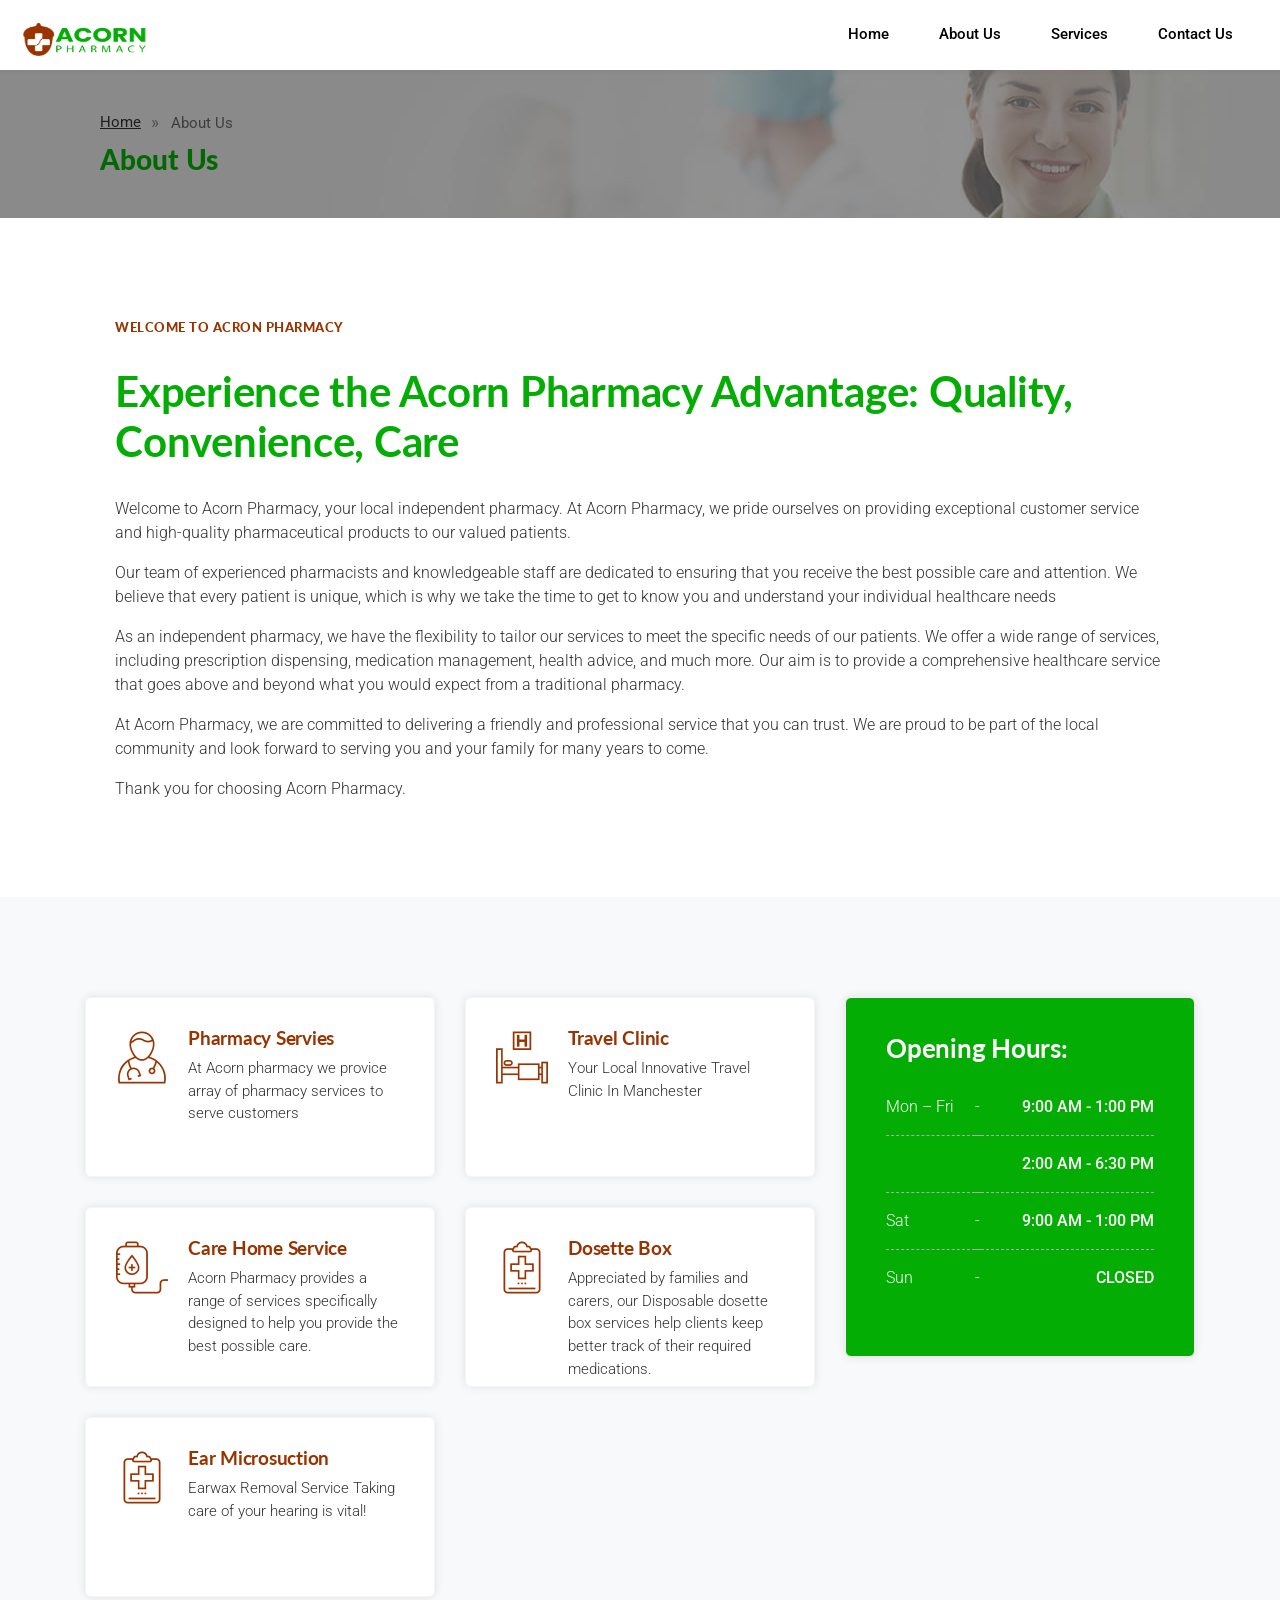
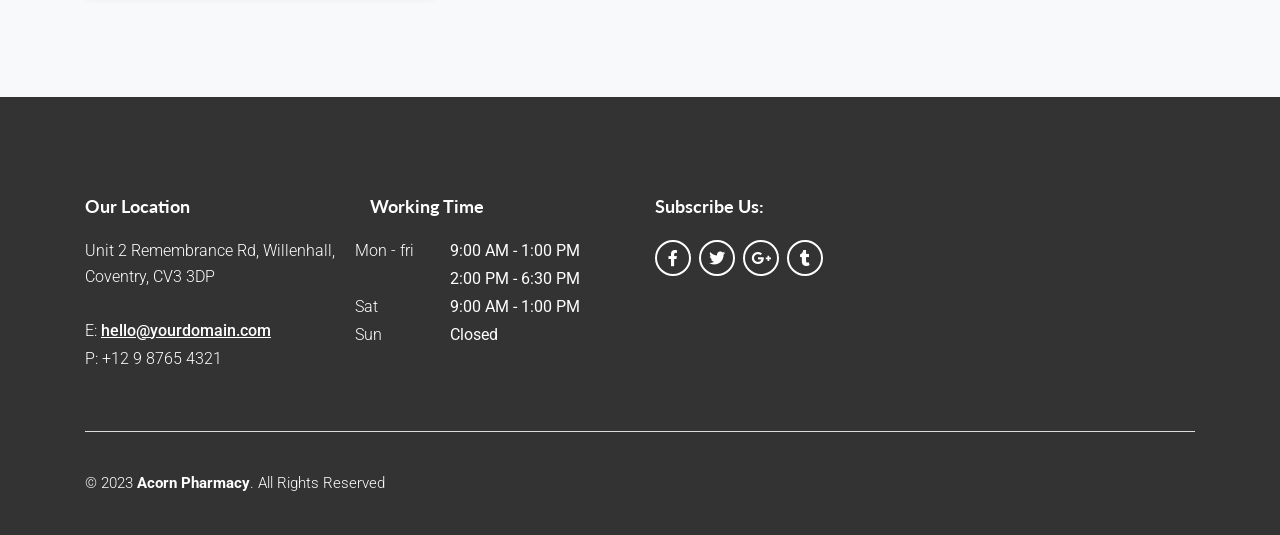
==== commit 007f6331: "contect changes and color scheme changes done" ====
--- a/about-us.html
+++ b/about-us.html
@@ -11,7 +11,7 @@
     <meta name="author" content="Jthemes" />
     <meta
       name="description"
-      content="MedService - Medical & Medical Health Landing Page Template"
+      content="Acron Pharmacy"
     />
     <meta
       name="keywords"
@@ -20,7 +20,7 @@
     <meta name="viewport" content="width=device-width, initial-scale=1.0" />
 
     <!-- SITE TITLE -->
-    <title>MedService - Medical & Medical Health Landing Page Template</title>
+    <title>Acron Pharmacy</title>
 
     <!-- FAVICON AND TOUCH ICONS  -->
      <link rel="shortcut icon" href="images/icons/favicon.ico" type="image/x-icon" />
@@ -428,13 +428,6 @@
               >
                 <!-- Title -->
                 <h4 class="h4-xs">Opening Hours:</h4>
-
-                <!-- Text -->
-                <p class="p-sm">
-                  Porta semper lacus cursus and feugiat primis ultrice ligula
-                  risus auctor tempus feugiat and dolor lacinia cursus
-                </p>
-
                 <!-- Table -->
                 <table class="table">
                   <tbody>
@@ -460,15 +453,6 @@
                     </tr>
                   </tbody>
                 </table>
-
-                <!-- Title -->
-                <h5 class="h5-sm">Need a personal health plan?</h5>
-
-                <!-- Text -->
-                <p class="p-sm">
-                  Porta semper lacus cursus, and feugiat primis ultrice ligula
-                  at risus auctor
-                </p>
               </div>
             </div>
             <!-- END INFO TABLE -->
--- a/css/style.css
+++ b/css/style.css
@@ -6169,6 +6169,10 @@
 }
 .branch-images img{
   height: 450px;
+  background-repeat: no-repeat;
+  background-position: center center;
+  background-size: cover;
+  width: 100%;
 }
 .branch-images .branch-image{
   padding: 0;
